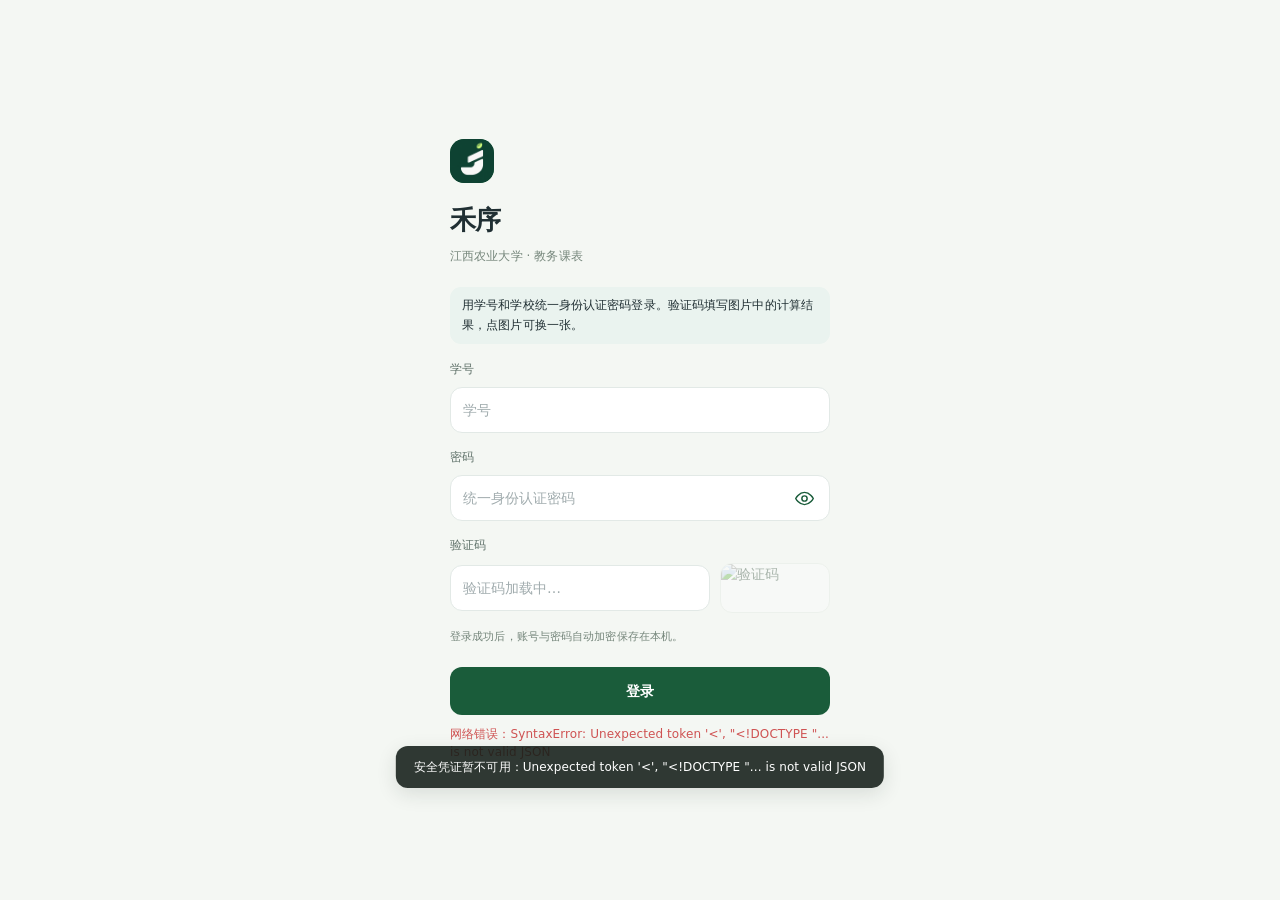
==== assets/index.html @ 9f5194f4 "发布禾序 3.4.97 源码" ====
<!DOCTYPE html>
<html lang="zh-CN">
<head>
<meta charset="utf-8">
<script>window.__VER__="3.4.97";window.__BUILD__="由构建脚本写入";</script>
<meta name="viewport" content="width=device-width,initial-scale=1,maximum-scale=1,user-scalable=no,viewport-fit=cover">
<meta name="theme-color" content="#f5f6f8">
<title>禾序</title>
<link rel="stylesheet" href="css/app.css">
<link rel="stylesheet" href="css/refresh.css">
<link rel="stylesheet" href="css/wallets.css">
<link rel="stylesheet" href="css/features.css">
<link rel="stylesheet" href="css/appearance.css">
<link rel="stylesheet" href="css/calendar.css">
<link rel="stylesheet" href="css/proposal.css">
<link rel="stylesheet" href="css/support.css">
<script>try{var a=JSON.parse(localStorage.getItem("jxauAppearance")||"{}");document.documentElement.dataset.style=["campus","reading","soft"].includes(a.style)?a.style:"campus";document.documentElement.dataset.glass=a.enabled===false?"off":["real","natural","gentle"].includes(a.glass)?a.glass:"natural";}catch(e){}</script>
<link rel="stylesheet" href="css/confirm.css">
<link rel="stylesheet" href="css/route-motion.css">
<link rel="stylesheet" href="css/surfaces.css">
<link rel="stylesheet" href="css/planner.css">
<link rel="stylesheet" href="css/overlay-scroll.css">
<link rel="stylesheet" href="css/night-glass.css">
<link rel="stylesheet" href="css/interface-styles.css">
<script src="js/color-mode.js"></script>
</head>
<body>

<div id="login" class="hidden">
  <div class="login-box">
    <div class="login-emblem" aria-hidden="true"><img class="app-brand-icon" src="img/hexu-icon.png" alt=""></div>
    <div class="logo">禾序</div>
    <div class="sub">江西农业大学 · 教务课表</div>
    <p class="login-guide">用学号和学校统一身份认证密码登录。验证码填写图片中的计算结果，点图片可换一张。</p>

    <div class="field">
      <label for="u">学号</label>
      <input id="u" inputmode="numeric" autocomplete="username" placeholder="学号">
    </div>
    <div class="field">
      <label for="p">密码</label>
      <div class="password-field"><input id="p" type="password" autocomplete="off" placeholder="统一身份认证密码"><button id="passwordToggle" class="password-toggle" type="button" aria-label="显示密码" aria-pressed="false"><svg viewBox="0 0 24 24" fill="none" stroke="currentColor" stroke-width="1.7" aria-hidden="true"><path d="M2 12s3.5-7 10-7 10 7 10 7-3.5 7-10 7S2 12 2 12Z"/><circle cx="12" cy="12" r="3"/><path class="password-eye-slash" d="m4 4 16 16" hidden/></svg></button></div>
    </div>
    <div class="field">
      <label for="c">验证码</label>
      <div class="captcha-row">
        <input id="c" inputmode="numeric" placeholder="看图填结果">
        <img id="cap" alt="验证码" title="点击换一张">
      </div>
    </div>

    <p class="preference-note">登录成功后，账号与密码自动加密保存在本机。</p><p id="savedPasswordHint" class="preference-note"></p>
    <button id="loginBtn">登录</button>
    <div id="err" class="err"></div>

  </div>
</div>

<div id="today" class="hidden has-tabbar">
  <div class="home-brand"><div class="brand-lockup"><span class="brand-symbol" aria-hidden="true"><img class="app-brand-icon" src="img/hexu-icon.png" alt=""></span><span>禾序</span></div><button id="homeAccount" class="avatar-button" aria-label="设置头像"><span data-icon="user" aria-hidden="true"></span></button></div>
  <div class="today-hero">
    <div class="d1" id="tdWeek">第 1 周</div>
    <div class="d2" id="tdDate">—</div><h1 id="homeGreeting">你好，江农er</h1>
    <div class="d3" id="tdTip">—</div>
  </div>

  <div id="tdNowWrap" class="hidden">
    <div class="less-now">
      <div class="live-caption"><span></span> 正在进行</div>
      <div class="nm" id="tdNowName"></div>
      <div class="rm" id="tdNowRoom"></div>
      <div class="pbar"><i id="tdBar" style="width:0%"></i></div>
      <div class="ptxt" id="tdProg"></div>
    </div>
  </div>

  <div class="elec-body dashboard">
    <div id="homeRefreshStatus" class="refresh-feedback hidden" role="status" aria-live="polite"></div>
    <div class="card today-courses">
      <div class="section-heading"><h2>今日课表 <span id="tdCourseCount" class="count-badge">—</span></h2><button id="tdViewSchedule" class="text-button">整周课表 <span aria-hidden="true">↗</span></button></div>
      <div id="tdNextClass" class="next-class-note" role="status" aria-live="polite"></div>
      <div id="tdList" style="margin-top:6px"></div>
      <div class="today-course-actions"><button type="button" id="tdRefresh" class="text-button"><span data-icon="refresh" aria-hidden="true"></span><span class="gt">刷新课表</span></button></div>
    </div>

    <div id="guidePrompt" class="card guide-prompt hidden">
      <button type="button" id="openFirstUseGuide" class="settings-row settings-link"><span><b>第一次用禾序？</b><small>看看怎么查作业、添加日程和绑定 798</small></span><span aria-hidden="true">›</span></button>
      <button type="button" id="dismissGuidePrompt" class="text-button" aria-label="关闭首次使用提示">关闭</button>
    </div>

    <section class="card home-services-card" aria-labelledby="homeServicesTitle">
      <div class="section-heading"><h2 id="homeServicesTitle">常用服务</h2></div>
      <div class="home-service-grid">
        <button type="button" class="home-service-item" id="svcGrades"><span class="home-service-icon" data-icon="calendar" aria-hidden="true"></span><span>成绩查询</span></button>
        <button type="button" class="home-service-item" id="svcParcels"><span class="home-service-icon" data-icon="package" aria-hidden="true"></span><span>快递取件</span></button>
        <button type="button" class="home-service-item" id="svcLib"><span class="home-service-icon" data-icon="book" aria-hidden="true"></span><span>图书馆</span></button>
      </div>
    </section>

    <div class="card balances-card">
      <div class="section-heading"><h2>校园钱包</h2><div class="home-water-choice"><button id="homeWaterMode" type="button" aria-haspopup="menu" aria-expanded="false" aria-controls="homeWaterMenu"><span>798余额</span><span aria-hidden="true">⌄</span></button><div id="homeWaterMenu" class="home-water-menu hidden" role="menu" aria-label="首页用水卡片内容"><button type="button" role="menuitemradio" data-water-mode="balance" aria-checked="true">798余额<span aria-hidden="true">✓</span></button><button type="button" role="menuitemradio" data-water-mode="spending" aria-checked="false">用水花费<span aria-hidden="true">✓</span></button></div></div></div>
      <div class="balance-grid" style="margin-top:10px">
        <button id="tdElecBalance" class="balance-tile" type="button"><span class="lbl">空调电费</span><span class="balance-value" id="tdElecMoney">—</span></button>
        <button id="tdLighting" class="balance-tile" type="button"><span class="lbl">照明电费 ↗</span><span class="balance-value unavailable" id="tdLightingMoney">打开完美校园</span></button>
        <button id="tdWater" class="balance-tile" type="button"><span class="lbl" id="tdWaterLabel">798钱包</span><span class="balance-value unavailable" id="tdWaterMoney">未绑定</span><span id="tdWaterName" class="balance-note"></span><span id="tdWaterCache" class="balance-note"></span></button>
      </div>
      <div id="homeWaterSummary" class="home-water-summary hidden" role="status"></div>
    </div>
  </div>
</div>

<div id="chaoxing" class="hidden has-tabbar">
 <div class="topbar"><div class="t"><button id="chaoxingBack" class="backbtn" aria-label="返回主页">‹</button>学习通</div><button id="chaoxingRefresh" type="button">检查一次</button></div>
 <div class="elec-body feature-body">
  <div class="feature-heading"><h1>学习通作业</h1><p id="chaoxingStatus" role="status" aria-live="polite">连接学习通，查看课程作业</p></div>
  <div id="cxSummary" class="cx-summary"></div>
  <div class="feature-filters" aria-label="筛选作业"><button type="button" class="cx-filter active" data-filter="all">全部</button><button type="button" class="cx-filter" data-filter="todo">待完成</button><button type="button" class="cx-filter" data-filter="done">已完成</button></div>
  <div class="feature-segment" aria-label="作业排序"><button type="button" class="active" data-sort="urgent">按截止时间</button><button type="button" data-sort="course">按课程</button></div>
  <div class="cx-course-picker"><span>课程分类</span><button id="cxCourseFilter" class="cx-course-trigger" type="button" aria-label="课程分类：全部课程" aria-haspopup="dialog" aria-controls="cxCourseDialog" aria-expanded="false"><span id="cxCourseFilterLabel">全部课程</span><span class="cx-course-chevron" aria-hidden="true"></span></button></div><div id="chaoxingList"></div>
  <div class="feature-footer"><button id="chaoxingLogin" class="small-btn" type="button">绑定学习通</button><button id="chaoxingDisconnect" class="text-button hidden" type="button">断开连接</button></div>
  <p class="feature-note">支持已适配作业在禾序内作答、保存草稿并确认提交；特殊题型或额外验证请在学习通完成。</p>
 </div>
</div>
<div id="cxWork" class="hidden">
 <div class="topbar"><div class="t"><button id="cxWorkBack" class="backbtn" aria-label="返回作业列表">‹</button>作业</div><button id="cxWorkReload" type="button">重新读取</button></div>
 <div class="elec-body feature-body cx-work-body"><section class="card cx-work-head"><span id="cxWorkCourse" class="feature-eyebrow"></span><h1 id="cxWorkTitle">正在读取…</h1><p id="cxWorkMeta" class="lbl"></p></section><p id="cxWorkStatus" role="status" aria-live="polite"></p><div id="cxWorkQuestions"></div><div id="cxWorkActions" class="card cx-work-actions hidden"><p id="cxWorkProgress"></p><div><button id="cxWorkSave" type="button">保存草稿</button><button id="cxWorkSubmit" type="button">提交作业</button></div></div><button id="cxWorkCheck" class="small-btn hidden" type="button">核对提交状态</button><p class="feature-note">保存草稿不会交卷；正式提交前需要确认。遇到特殊题型或验证要求，请在学习通完成。</p></div>
</div>
<dialog id="cxCourseDialog" class="cx-course-dialog" aria-labelledby="cxCourseDialogTitle">
 <div class="cx-course-dialog-head"><h2 id="cxCourseDialogTitle">选择课程</h2><button id="cxCourseClose" type="button" autofocus>关闭</button></div>
 <div id="cxCourseOptions" class="cx-course-options" role="group" aria-label="课程列表"></div>
</dialog>
<div id="cxLoginDialog" class="modal hidden" role="dialog" aria-modal="true" aria-labelledby="cxLoginTitle">
 <form id="cxLoginForm" class="modal-box"><div id="cxLoginTitle" class="h">连接学习通</div><label for="cxUser">手机号 / 学号</label><input id="cxUser" autocomplete="username" required><label for="cxPass">学习通密码</label><input id="cxPass" type="password" required><div id="cxLoginError" class="err" role="status"></div><div class="modal-btns"><button id="cxLoginCancel" type="button" class="cancel">取消</button><button id="cxLoginSubmit" type="submit" class="ok">连接</button></div></form>
</div>
<div id="waterDevice" class="hidden has-tabbar">
 <div class="topbar main-heading"><div class="t">接水</div><button id="waterDeviceRefresh" type="button">刷新</button></div>
 <div class="elec-body feature-body">
  <aside id="waterLoginAlert" class="water-login-note hidden" role="status">
   <b id="waterLoginTitle">798 尚未登录，无法发出接水请求</b>
   <p id="waterLoginNotice">在禾序登录 798 后，慧生活798 App 会退出登录。再次使用官方 App 时需重新登录。</p>
   <button id="waterLoginAction" class="text-button" type="button">登录 798 <span aria-hidden="true">›</span></button>
  </aside>
  <section class="card water-balance-card"><div class="water-balance-header"><button id="waterBalanceToggle" class="balance-fold" type="button" aria-expanded="true" aria-controls="waterBalanceBody"><span>水卡余额</span><span class="fold-caption">收起 ⌃</span></button><button id="waterAccountFolded" class="text-button hidden" type="button">账号管理 ›</button></div><div id="waterBalanceBody"><div class="section-heading"><h2>校园用水余额</h2><span id="waterBalanceTime" class="lbl">—</span></div><div id="waterBalance" class="water-balance">—</div><div id="waterWalletName" class="lbl"></div><button id="waterManage" class="text-button" type="button">账号与钱包管理 ›</button></div></section>
  <section class="card water-devices-card"><div class="water-devices-header"><button id="waterDevicesToggle" type="button" class="balance-fold" aria-expanded="true" aria-controls="waterDevicesBody"><span>我的饮水机 <small id="waterDeviceCount" class="lbl">—</small></span><span class="fold-caption">收起 ⌃</span></button></div><div id="waterDevicesBody"><div id="waterDeviceList"></div><div class="water-device-heading water-device-toolbar"><button id="waterScan" type="button" class="text-button" aria-label="扫码添加设备">▣ 扫码添加</button><button id="waterDeviceAdd" type="button" class="text-button" aria-label="手动输入设备号">＋ 手动输入</button></div><div id="waterDeviceStatus" class="lbl" role="status" aria-live="polite" tabindex="0"></div><a class="water-widget-link" href="jxau-pocket://water/widget">添加接水桌面小组件 ↗</a></div></section>
  <section class="card water-stats-card" aria-labelledby="waterStatsTitle">
   <div class="section-heading"><div><h2 id="waterStatsTitle">用水花费</h2><p class="water-stats-sub">饮水与洗浴，分开看更清楚</p></div><button id="waterStatsRefresh" class="text-button" type="button">更新统计</button></div>
   <p id="waterStatsStatus" class="water-stats-status" role="status" aria-live="polite">正在读取消费统计…</p>
   <div class="water-spend-group" role="button" tabindex="0" data-water-category="drink" aria-label="查看饮水消费统计详情"><div class="water-spend-heading"><span class="water-spend-dot drink"></span><h3>饮水</h3><span>查看趋势 ›</span></div><div id="waterDrinkStats" class="water-spend-grid"><div><span>今日</span><strong>—</strong></div><div><span>本周</span><strong>—</strong></div><div><span>本月</span><strong>—</strong></div></div></div>
   <p id="waterDrinkVolume" class="water-volume">今日饮水量待统计</p><div class="water-spend-group bath" role="button" tabindex="0" data-water-category="bath" aria-label="查看洗浴消费统计详情"><div class="water-spend-heading"><span class="water-spend-dot bath"></span><h3>洗浴</h3><span>查看趋势 ›</span></div><div id="waterBathStats" class="water-spend-grid"><div><span>次均</span><strong>—</strong><small>本月每笔</small></div><div><span>本周</span><strong>—</strong></div><div><span>本月</span><strong>—</strong></div></div></div>
   <div class="water-spend-compare"><div class="water-compare-title"><span>本月花费构成</span><b id="waterMonthTotal">—</b></div><div id="waterSpendBar" class="water-spend-bar" aria-hidden="true"></div><p id="waterSpendLegend" class="water-spend-legend"></p></div>
   <details class="water-stats-method"><summary>统计范围与说明</summary><p id="waterStatsScope">按当前798账号全部钱包的实际支付金额统计，不含充值、退款与积分抵扣。周从周一开始，月按自然月，均使用校园时间。</p><p>类别依据账单和设备名称识别；无法判断的费用单列为“待分类”，不会混入饮水或洗浴。</p></details>
  </section>
  <section class="card water-history-card"><div class="section-heading"><h2>消费明细</h2><button id="waterHistoryLoad" class="text-button" type="button" aria-expanded="false" aria-controls="waterHistoryPanel">查看明细 ⌄</button></div><div id="waterHistoryPanel" class="hidden"><div id="waterHistoryList" role="status" aria-live="polite"></div><div class="water-history-pages"><button id="waterHistoryPrev" class="small-btn" type="button">上一页</button><span id="waterHistoryPage">第 1 页</span><button id="waterHistoryNext" class="small-btn" type="button">下一页</button></div><button id="waterHistoryClose" class="text-button" type="button">收起明细 ⌃</button></div></section>
  <p class="feature-note">接水会实际扣费，确认设备后再开始，完成后点击“结束接水”。设备可在本页保存；充值、签约和设备使用权限请在慧生活798完成。</p>
 </div>
</div>

<div id="waterSpendingDetail" class="hidden">
 <div class="topbar"><button id="waterDetailBack" type="button">‹ 接水</button><div id="waterDetailTitle" class="t">消费统计</div><button id="waterDetailReload" type="button">重读</button></div>
 <div class="elec-body feature-body">
  <div class="water-detail-tabs" role="group" aria-label="消费类别"><button type="button" data-detail-category="drink">饮水</button><button type="button" data-detail-category="bath">洗浴</button></div>
  <div class="card water-detail-card">
   <div class="water-detail-tabs" role="group" aria-label="统计周期"><button type="button" data-water-period="day">日</button><button type="button" data-water-period="week">周</button><button type="button" data-water-period="month">月</button></div>
   <div class="water-date-nav"><button id="waterDetailPrev" type="button" aria-label="上一个周期">‹</button><label><span id="waterDetailRange">选择日期</span><input id="waterDetailDate" type="date" aria-label="选择统计日期"></label><button id="waterDetailNext" type="button" aria-label="下一个周期">›</button></div>
   <p id="waterDetailStatus" class="water-stats-status" role="status" aria-live="polite"></p>
   <div id="waterDetailTotals" class="water-detail-totals"></div>
   <h2 class="water-chart-title">花费趋势 <small id="waterChartUnit">元</small></h2><div id="waterDetailChart" class="water-detail-chart"></div><p id="waterChartSelected" class="water-stats-status">点击柱形查看当日花费</p>
  </div>
  <section class="card water-detail-card"><div class="section-heading"><h2>本期明细</h2><span id="waterDetailCount" class="lbl"></span></div><div id="waterDetailList"></div><button id="waterDetailMore" type="button" class="text-button hidden">显示更多明细</button></section>
  <p id="waterDetailScope" class="feature-note"></p>
 </div>
</div>


<div id="waterDeviceDialog" class="modal hidden" role="dialog" aria-modal="true" aria-labelledby="waterDeviceDialogTitle">
 <form id="waterDeviceForm" class="modal-box"><span id="waterEntryCaption" class="water-entry-caption">手动输入设备号</span><div id="waterDeviceDialogTitle" class="h">添加饮水机</div><p class="feature-note">输入机器上的设备编号，或粘贴二维码链接。保存一次后可直接点击接水；保存不会启动设备。</p><div class="water-entry-switch"><span>机器上有二维码？</span><button id="waterEditorScan" type="button">改用扫码添加 ↗</button></div><label for="waterDeviceId">设备号 / 二维码链接</label><input id="waterDeviceId" maxlength="4096" autocomplete="off" autocapitalize="off" spellcheck="false" required placeholder="例如 D8821，或粘贴二维码内容"><label for="waterDeviceAlias">设备名称（选填）</label><input id="waterDeviceAlias" maxlength="40" autocomplete="off" placeholder="例如：6号楼一楼东"><p class="feature-note">设备保存在本机，按798账号分别管理。</p><div id="waterDeviceError" class="err" role="status" aria-live="polite"></div><div class="modal-btns"><button id="waterDeviceCancel" type="button" class="cancel">取消</button><button id="waterDeviceSave" type="submit" class="ok">保存设备</button></div><button id="waterDeviceRemove" type="button" class="device-remove hidden">从本机移除</button></form>
</div>

<div id="grades" class="hidden">
  <div class="topbar"><div class="t"><button id="gradesBack" class="backbtn" aria-label="返回主页">‹</button>成绩查询</div><button id="gradesRefresh" class="text-button" type="button">刷新</button></div>
  <div class="elec-body grades-body">
    <div class="grades-heading"><span class="grades-eyebrow">教务成绩</span><h1>我的成绩</h1><p>查看学校教务系统公布的课程成绩</p></div>
    <div id="gradesStatus" class="grades-status" role="status" aria-live="polite"></div>
    <div id="gradesTools" class="grades-tools hidden"><label for="gradesTerm">学期</label><select id="gradesTerm" aria-label="筛选学期"></select><span id="gradesCount"></span></div>
    <div id="gradesList"></div>
    <button id="gradesLogin" class="elec-btn hidden" type="button">前往登录</button>
    <p class="grades-footnote">成绩以教务系统公布为准；尚未公布的课程不会显示。成绩仅在当前页面临时展示。</p>
  </div>
</div>

<div id="parcels" class="hidden">
  <div class="topbar"><div class="t"><button id="parcelsBack" class="backbtn" aria-label="返回主页">‹</button>快递取件</div></div>
  <div class="elec-body parcel-body">
    <p class="parcel-summary">身份码与包裹信息在官方 App 内查看</p>
    <div class="parcel-platform-list"><div class="parcel-platform-card" data-platform="cainiao"><div class="parcel-platform-name"><span class="parcel-platform green">菜</span><b>菜鸟</b></div><div class="parcel-actions"><a href="jxau-pocket://parcel/open/cainiao" class="parcel-action identity">身份码 <span aria-hidden="true">↗</span></a></div></div><div class="parcel-platform-card" data-platform="taobao"><div class="parcel-platform-name"><span class="parcel-platform orange">淘</span><b>淘宝</b></div><div class="parcel-actions"><a href="jxau-pocket://parcel/open/taobao" class="parcel-action identity">身份码 <span aria-hidden="true">↗</span></a><a href="jxau-pocket://parcel/open/taobao_pending" class="parcel-action pending">待取快递 <span aria-hidden="true">↗</span></a></div></div><div class="parcel-platform-card" data-platform="pinduoduo"><div class="parcel-platform-name"><span class="parcel-platform red">拼</span><b>拼多多</b></div><div class="parcel-actions"><a href="jxau-pocket://parcel/open/pinduoduo" class="parcel-action identity">身份码 <span aria-hidden="true">↗</span></a><a href="jxau-pocket://parcel/open/pinduoduo_pending" class="parcel-action pending">待取快递 <span aria-hidden="true">↗</span></a></div></div><div class="parcel-platform-card" data-platform="jd"><div class="parcel-platform-name"><span class="parcel-platform gold">京</span><b>京东</b></div><div class="parcel-actions"><a href="jxau-pocket://parcel/open/jd" class="parcel-action pending">订单 / 物流 <span aria-hidden="true">↗</span></a></div></div><div class="parcel-platform-card" data-platform="xhs"><div class="parcel-platform-name"><span class="parcel-platform pink">书</span><b>小红书</b></div><div class="parcel-actions"><a href="jxau-pocket://parcel/open/xhs" class="parcel-action pending">订单 / 物流 <span aria-hidden="true">↗</span></a></div></div></div>
    <details class="parcel-options"><summary>桌面快捷方式</summary><div class="parcel-shortcuts"><a class="parcel-pin" href="jxau-pocket://parcel/pin/cainiao">菜鸟身份码 ＋</a><a class="parcel-pin" href="jxau-pocket://parcel/pin/taobao">淘宝身份码 ＋</a><a class="parcel-pin" href="jxau-pocket://parcel/pin/pinduoduo">拼多多身份码 ＋</a></div><p>需要 Android 8.0 以上及桌面支持，请确认系统提示。</p></details>
    <details class="parcel-options"><summary>使用说明</summary><p>身份码和数字取件信息以官方平台为准。京东、小红书打开订单页；小红书网页备用入口是首页。未安装、未登录或链接失效时，可能进入官方网页或 App 首页。</p></details>
  </div>
</div>

<div id="schedule" class="hidden has-tabbar">
  <div class="topbar main-heading">
    <div class="t">课表</div>
    <div class="actions">
      <button id="planTools" aria-label="调休、导出与课表工具">工具</button><button id="btnAdd2">＋ 添加</button>
    </div>
  </div>

  <div class="weekbar">
    <div id="weekLabel">第 1 周</div>
    <div id="scheduleSource" class="schedule-source" role="status"></div>
    <div id="semesterCacheStatus" class="semester-cache-status" role="status" aria-live="polite"></div>
  </div>

  <div id="scheduleFeedback" class="refresh-feedback hidden" role="status" aria-live="polite"></div>
  <div class="table-wrap" aria-live="polite">
    <div class="pages" id="pages">
      <div class="page" id="pgL"></div>
      <div class="page" id="pgC"></div>
      <div class="page" id="pgR"></div>
    </div>
  </div>

  <div id="detailMask" class="mask hidden"></div>
  <section class="detail" id="detail" role="dialog" aria-modal="true" aria-labelledby="courseSheetTitle" aria-hidden="true"></section>
  <div class="toast" id="toast"></div>

  <div class="foot">
    <button id="btnAdd">＋ 添加课程</button>
    <button id="btnToday">回到本周</button>
    <button id="btnReload">刷新</button>
  </div>
</div>

<div id="elec" class="hidden settings-subpage">
  <div class="topbar">
    <button id="elecBack">‹ 返回</button>
    <div class="t">空调电费</div>
    <button id="elecRefresh">刷新</button>
  </div>
  <div id="elecBody" class="elec-body"></div>
</div>

<div id="library" class="hidden has-tabbar">
  <div class="topbar">
    <button id="libBack">‹ 返回</button>
    <div class="t">图书馆</div>
    <button id="libRefresh">刷新</button>
  </div>


  <div class="lib-tabbar library-tabs">
    <button id="tabSearch" class="lib-tab active" aria-pressed="true">
      <span style="font-size:18px;display:block;line-height:1.1">🔍</span>搜索
    </button>
    <button id="tabHot" class="lib-tab" aria-pressed="false">
      <span style="font-size:18px;display:block;line-height:1.1">🔥</span>热门
    </button>
    <button id="tabMine" class="lib-tab" aria-pressed="false">
      <span style="font-size:18px;display:block;line-height:1.1">📚</span>我的借阅
    </button>
  </div>

  <!-- 搜索视图 -->
  <div id="libSearchView" class="elec-body" style="padding-bottom:80px">
    <div class="card">
      <input id="libQ" class="elec-input" placeholder="搜书名 / 作者 / 关键词" style="margin-top:0">
      <button id="libSearch" class="elec-btn">搜索</button>
    </div>
    <div id="libResults" style="padding:0 4px"></div>
    <div id="libHome"></div>
  </div>

  <!-- 热门视图 -->
  <div id="libCatView" class="elec-body hidden" style="padding-bottom:80px">
    <div style="display:flex;align-items:center;justify-content:space-between;margin:4px 4px 10px">
      <span class="lbl" style="font-weight:600;font-size:15px;color:#1d2521">热门借阅</span>
      <span id="libHotRefresh" style="font-size:12px;color:#1a5c3a;cursor:pointer">换一批</span>
    </div>
    <div id="libHot" style="padding:0 4px"></div>
  </div>

  <!-- 我的借阅视图 -->
  <div id="libMineView" class="elec-body hidden" style="padding-bottom:80px">
    <div class="card">
      <div class="row2">
        <div><div class="lbl">借阅中</div><div class="mid" id="libCount">-</div></div>
        <div><div class="lbl">欠款</div><div class="mid" id="libMoney">-</div></div>
      </div>
    </div>
    <div class="card">
      <div class="lbl" style="font-weight:600;font-size:15px;color:#1d2521">借阅中的书</div>
      <div id="libBorrow" style="margin-top:10px"></div>
    </div>
    <div class="card">
      <a href="https://findjxau.libsp.cn/" style="display:block;text-align:center;padding:12px 0;color:#1a5c3a;font-size:14px;font-weight:600;text-decoration:none;border-radius:10px;background:#eef2f0">打开图书馆官网（借阅 / 续借）</a>
    </div>
  </div>

  <!-- 书目详情（App 内） -->
  <div id="bookDetail" class="hidden settings-subpage book-detail">
    <div class="topbar">
      <button id="bdBack" type="button">‹ 图书馆</button>
      <div class="t">书目详情</div>
      <span class="settings-header-space" aria-hidden="true"></span>
    </div>
    <div class="elec-body feature-body book-detail-body">
      <div class="card book-detail-summary">
          <div id="bdCover" class="book-detail-cover"></div>
          <div class="book-detail-meta">
            <h1 id="bdTitle"></h1>
            <p id="bdSub"></p>
            <p id="bdIsbn"></p>
          </div>
      </div>
      <section class="card book-detail-section hidden" id="bdSynopsis" aria-labelledby="bdSynopsisTitle">
        <h2 id="bdSynopsisTitle">简介</h2>
        <div id="bdAbs"></div>
      </section>
      <section class="card book-detail-section" aria-labelledby="bdHoldTitle">
        <h2 id="bdHoldTitle">馆藏</h2>
        <div id="bdHold" aria-live="polite"></div>
      </section>
    </div>
  </div>

</div>

<div id="settings" class="hidden has-tabbar">
  <div class="topbar main-heading">
    <div class="t">我的<small>按你的习惯，设置校园生活</small></div>
    <div style="width:60px"></div>
  </div>
  <div class="elec-body settings-body">
    <div class="card account-card"><span class="account-mark" data-icon="user" aria-hidden="true"></span><div><span class="settings-caption">校园账号</span><div id="setUser">—</div></div></div>
    <div class="settings-caption group-label">偏好设置</div>
    <div class="card settings-group">
      <button type="button" id="openAppearanceSettings" class="settings-row settings-link"><span><b>界面与质感</b><small>界面风格 · 液态玻璃 · 点触光感</small></span><span aria-hidden="true">›</span></button>
      <button type="button" id="openSchedulePreferences" class="settings-row settings-link"><span><b>课表设置</b><small>早检、晚自习与其他课表设置</small></span><span aria-hidden="true">›</span></button>
    </div>
    <div class="settings-caption group-label">应用</div>
    <div class="card settings-group">
      <button type="button" id="openUsageGuide" class="settings-row settings-link"><span><b>登录与使用指南</b><small>校园账号 · 课表 · 学习通与接水</small></span><span aria-hidden="true">›</span></button>
      <button type="button" id="openFeedback" class="settings-row settings-link"><span><b>问题与建议反馈</b><small>加入禾序反馈群 · 一起把禾序变得更好</small></span><span aria-hidden="true">›</span></button>
      <button type="button" id="openNotices" class="settings-row settings-link"><span><b>开源声明与致谢</b><small>第三方许可 · 设计参考</small></span><span aria-hidden="true">›</span></button>
<button type="button" id="diagEntry" class="settings-row settings-link"><span><b>自检诊断</b><small>检查数据源连接状态</small></span><span class="settings-chevron" aria-hidden="true">›</span></button>
      <div class="settings-row settings-version"><span>版本号</span><span id="setVer">—</span></div>
    </div>
    <button type="button" id="forgetPassword" class="settings-row settings-link hidden"><span><b>删除已保存的校园密码</b><small>保留当前登录状态，过期后需重新输入</small></span><span aria-hidden="true">›</span></button>
    <button id="btnLogout" class="settings-logout" type="button">退出登录</button>
  </div>
</div>

<div id="usageGuide" class="hidden settings-subpage">
  <div class="topbar"><button id="usageGuideBack" type="button">‹ 返回</button><div class="t">登录与使用指南</div><span class="settings-header-space" aria-hidden="true"></span></div>
  <div class="elec-body settings-body guide-body">
    <section class="card guide-section" aria-labelledby="guideCampus">
      <h2 id="guideCampus">校园账号</h2>
      <p>用学号和学校统一身份认证密码登录，输入图片中算式的结果。课表刷新、成绩查询和个人借阅记录需要有效的校园登录状态。</p>
      <p>登录过期后，可点首页「刷新课表」，或到「我的 → 账号与绑定」重新登录。已缓存的课表可离线查看。</p>
    </section>
    <section class="card guide-section" aria-labelledby="guideSchedule">
      <h2 id="guideSchedule">课表与日程</h2>
      <p>左右滑动切换周次，点课程看详情。点课表空白处或「＋ 添加」新建日程；点已有日程可编辑。</p>
      <p>在「工具」里可以调休、补课、导出课表或添加桌面组件。课程上岛可在「我的 → 课表设置」开启并试发。</p>
      <button type="button" class="text-button" data-guide-route="schedule">查看课表 <span aria-hidden="true">›</span></button>
    </section>
    <section class="card guide-section" aria-labelledby="guideHomework">
      <h2 id="guideHomework">学习通作业</h2>
      <p>在「学习通」点「绑定学习通」，用学习通手机号或学号和密码连接。作业可按截止时间或课程查看，点作业进入详情。</p>
      <button type="button" class="text-button" data-guide-route="chaoxing">打开学习通 <span aria-hidden="true">›</span></button>
    </section>
    <section class="card guide-section" aria-labelledby="guideWater">
      <h2 id="guideWater">798 接水与花费</h2>
      <p>进入「接水 → 账号与钱包管理」，输入 798 手机号，先完成图形验证码，再用短信验证码绑定。收起余额时可点「账号管理」。</p>
      <p>扫饮水机上的设备码或手动输入编号，保存后点设备卡片上的「接水」。发出请求后在水机上确认，用完点「结束」。饮水和洗浴花费可分别查看趋势。</p>
      <button type="button" class="text-button" data-guide-route="waterDevice">前往接水 <span aria-hidden="true">›</span></button>
    </section>
    <section class="card guide-section" aria-labelledby="guideServices">
      <h2 id="guideServices">常用校园服务</h2>
      <p>首页可查成绩、打开快递取件入口，也能进入图书馆搜书和查看借阅记录。校园钱包可查看空调电费，并打开完美校园缴费。</p>
      <button type="button" class="text-button" data-guide-route="library">前往图书馆 <span aria-hidden="true">›</span></button>
    </section>
  </div>
</div>

<div id="feedback" class="hidden settings-subpage"><div class="topbar"><button id="feedbackBack" type="button">‹ 我的</button><div class="t">问题与建议反馈</div><span class="settings-header-space" aria-hidden="true"></span></div><div class="feedback-body"><div class="feedback-intro"><h1>一起，让禾序更好用</h1><p>遇到问题或有改进建议，欢迎加入 QQ 反馈群交流，也可在群内获取最新版本。</p></div><div class="feedback-contact"><label>QQ 反馈群<input id="feedbackGroup" readonly value="1136772068" aria-label="反馈QQ群号"></label><button id="feedbackCopy" type="button">复制群号</button></div><p class="feedback-hint">复制群号后，在 QQ 中搜索并申请加入。反馈时请附上问题页面、操作步骤和版本号，方便定位。</p></div></div>
<div id="appearanceSettings" class="hidden settings-subpage"><div class="topbar"><button id="appearanceSettingsBack" type="button">‹ 我的</button><div class="t">界面与质感</div><span class="settings-header-space" aria-hidden="true"></span></div><div class="elec-body settings-body">    <section class="card appearance-settings" aria-label="界面风格设置">
      <fieldset class="theme-setting"><legend>夜间模式</legend><div class="theme-options" role="group" aria-label="夜间模式">
       <label><input type="radio" name="colorMode" value="system"><span>跟随系统</span></label>
       <label><input type="radio" name="colorMode" value="light"><span>关闭</span></label>
       <label><input type="radio" name="colorMode" value="dark"><span>开启</span></label>
      </div></fieldset>
      <h2>界面风格</h2>
      <div class="style-options" role="group" aria-label="界面风格">
        <label><input type="radio" name="uiStyle" value="campus"><span class="style-sample campus"><i></i><i></i><i></i></span><b>清爽校园</b><small>清晰分区</small></label>
        <label><input type="radio" name="uiStyle" value="reading"><span class="style-sample reading"><i></i><i></i><i></i></span><b>极简阅读</b><small>纸感与细线</small></label>
        <label><input type="radio" name="uiStyle" value="soft"><span class="style-sample soft"><i></i><i></i><i></i></span><b>柔和原生</b><small>圆角与柔色</small></label>
      </div>
      <div class="settings-row"><span><b>高级材质</b><small>为悬浮导航增加透色、模糊与边缘高光</small></span><label class="switch"><input id="glassEnabled" type="checkbox" aria-label="高级材质"><span class="slider"></span></label></div>
      <div class="glass-preview" aria-label="玻璃材质实时预览"><span class="preview-orbit"></span><div class="preview-scene" aria-hidden="true"><b>08:00 · 高等数学</b><span>E201 · 让日常清晰可见</span></div><div class="glass-surface preview-control"><span>♡</span><span>✎</span><span>⌕</span><span>✦</span></div><small>当前效果 · <span id="glassLevelName">自然</span></small></div>
      <fieldset class="glass-options" id="glassOptions"><legend>通透程度</legend>
        <label><span><b>真实</b><small>最高通透 · 看清背后内容，保留高光与透色</small></span><input type="radio" name="glassLevel" value="real"></label>
        <label><span><b>自然</b><small>轻柔模糊 · 背景与文字自然融合</small></span><input type="radio" name="glassLevel" value="natural"></label>
        <label><span><b>柔和</b><small>更细腻的磨砂，阅读更清楚</small></span><input type="radio" name="glassLevel" value="gentle"></label>
      </fieldset>
      <div class="settings-row"><span><b>点触光感</b><small>轻触玻璃时，光感随指尖出现</small></span><label class="switch"><input type="checkbox" id="glassTouch" aria-label="点触光感"><span class="slider"></span></label></div>
    </section>
</div></div>
<div id="schedulePreferences" class="hidden settings-subpage"><div class="topbar"><button id="schedulePreferencesBack" type="button">‹ 我的</button><div class="t">课表设置</div><span class="settings-header-space" aria-hidden="true"></span></div><div class="elec-body settings-body">    <section class="card settings-group"><button type="button" id="settingsPlanTools" class="settings-row settings-link"><span><b>调休、导出与桌面组件</b><small>单次修改、学校补课与课表分享</small></span><span>›</span></button></section><section class="card settings-group class-mode" aria-labelledby="classModeTitle">
 <div class="settings-row class-live-heading">
  <div><h2 id="classModeTitle">课程上岛 <span class="class-test-label">测试</span></h2><small id="classLiveDescription">在状态栏显示课程简称与教室</small></div>
  <label class="switch"><input type="checkbox" role="switch" id="classLive" aria-label="课程上岛" disabled><span class="slider"></span></label>
 </div>
 <div class="class-mode-actions">
  <a id="classNotifications" hidden href="jxau-pocket://schedule/class-permission/notifications">允许通知</a>
  <a id="classPromotion" hidden href="jxau-pocket://schedule/class-permission/promotion">实时更新设置</a>
  <a id="classXiaomiNotifications" hidden href="jxau-pocket://schedule/class-permission/xiaomi-notifications">超级岛通知设置</a>
  <button id="classPreview" type="button" hidden>试发 2 分钟</button>
 </div>
 <p id="classLiveStatus" class="preference-note" role="status"></p>
 <details class="class-disclosure">
  <summary>适配机型 <span aria-hidden="true"></span></summary>
  <div class="class-disclosure-body">
  <dl class="class-device-list">
   <div><dt>vivo、iQOO</dt><dd>Android 13 及以上的 OriginOS 原子岛</dd></div>
   <div><dt>小米、Redmi、POCO、黑鲨</dt><dd>Android 13 及以上的 HyperOS 超级岛</dd></div>
   <div><dt>OPPO、一加、真我</dt><dd>Android 16 及以上的流体云</dd></div>
   <div><dt>其他 Android 手机</dt><dd>Android 16 及以上，需系统支持「实时更新」</dd></div>
  </dl>
  <p class="preference-note">具体型号和系统版本请以本机试发效果为准。</p>
  </div>
 </details>
 <details class="class-disclosure class-card-options" id="classCardOptions" hidden>
  <summary>显示设置 <span aria-hidden="true"></span></summary>
  <div class="class-disclosure-body">
  <form id="classLeadForm" class="class-pref-line">
   <label for="classLead">提前上岛</label><span class="class-lead-input"><input id="classLead" type="number" min="0" max="60" value="10" inputmode="numeric" required> 分钟</span><button type="submit">保存</button>
  </form>
  <fieldset class="class-density"><legend>上岛时长</legend><div class="theme-options" role="group" aria-label="上岛时长">
   <label><input type="radio" name="classDisplay" value="start"><span>到上课</span></label>
   <label><input type="radio" name="classDisplay" value="end"><span>到下课</span></label>
   <label><input type="radio" name="classDisplay" value="custom"><span>自定义</span></label>
  </div></fieldset>
  <form id="classDurationForm" class="class-pref-line" hidden>
   <label for="classDuration">显示时长<small>从预定提示时间起算，最晚到下课</small></label><span class="class-lead-input"><input id="classDuration" type="number" min="1" max="120" value="1" inputmode="numeric" required> 分钟</span><button type="submit">保存</button>
  </form>
  <fieldset class="class-density"><legend>信息密度</legend><div class="theme-options" role="group" aria-label="信息密度">
   <label><input type="radio" name="classDensity" value="compact"><span>紧凑</span></label>
   <label><input type="radio" name="classDensity" value="standard"><span>标准</span></label>
   <label><input type="radio" name="classDensity" value="expanded"><span>详细</span></label>
  </div></fieldset>
  <button id="openClassAliases" type="button" class="settings-row settings-link">
   <span><b>课程别名</b></span><span class="settings-chevron" aria-hidden="true">›</span>
  </button>
  </div>
 </details>
</section><section class="card settings-group class-mode" aria-label="上课自动免打扰">
 <div class="settings-row"><span><b>上课自动免打扰</b><small>按课表时段开启，安排结束后自动退出。</small></span><label class="switch"><input type="checkbox" role="switch" id="classQuiet" aria-label="上课自动免打扰" disabled><span class="slider"></span></label></div>
 <div id="classQuietCustomRow" class="settings-row hidden"><span><b>包含自定义日程</b><small>按添加到课表的日程时间切换</small></span><label class="switch"><input type="checkbox" role="switch" id="classQuietCustom" aria-label="包含自定义日程" disabled><span class="slider"></span></label></div>
 <div id="classQuietStudyRow" class="settings-row hidden"><span><b>包含晚自习</b><small>跟随课表里设置的星期、周次和时段</small></span><label class="switch"><input type="checkbox" role="switch" id="classQuietStudy" aria-label="包含晚自习" disabled><span class="slider"></span></label></div>
 <div class="class-mode-actions">
  <a id="classQuietAccess" hidden href="jxau-pocket://schedule/class-permission/quiet">授权免打扰</a>
  <a id="classAlarmAccess" hidden href="jxau-pocket://schedule/class-permission/alarms">允许准时切换</a>
  <a id="classRule" hidden href="jxau-pocket://schedule/class-permission/rules">系统规则</a>
 </div>
 <p id="classQuietStatus" class="preference-note" role="status"></p>
</section><section class="card settings-group schedule-routine morning-routine" aria-labelledby="morningRoutineTitle">
      <h2 id="morningRoutineTitle">早检</h2>
      <div class="settings-row"><span><b>显示早检教室</b><small><span id="morningTimeSummary">同步开启早检提醒 · 07:25–07:30</span></small></span><label class="switch"><input type="checkbox" id="swMorning" aria-label="显示早检教室与提醒"><span class="slider"></span></label></div>
      <div class="morning-days-setting"><b>早检星期</b><div id="morningDays" role="group" aria-label="选择需要早检的星期"><button type="button" data-morning-day="0" aria-pressed="false">一</button><button type="button" data-morning-day="1" aria-pressed="false">二</button><button type="button" data-morning-day="2" aria-pressed="false">三</button><button type="button" data-morning-day="3" aria-pressed="false">四</button><button type="button" data-morning-day="4" aria-pressed="false">五</button><button type="button" data-morning-day="5" aria-pressed="false">六</button><button type="button" data-morning-day="6" aria-pressed="false">日</button></div><p id="morningDaysHint" class="preference-note"></p></div>
<form id="morningTimeForm" class="morning-time-setting"><div class="calendar-time-fields"><label>早检开始<input id="morningStart" type="text" inputmode="none" autocomplete="off" data-time-wheel="morning-start" data-time-label="早检开始时间" aria-haspopup="dialog" value="07:25" readonly></label><label>早检结束<input id="morningEnd" type="text" inputmode="none" autocomplete="off" data-time-wheel="morning-end" data-time-label="早检结束时间" aria-haspopup="dialog" value="07:30" readonly></label></div><div class="morning-time-actions"><small id="morningTimeStatus" role="status">提醒按已保存时间显示</small><button type="submit" class="small-btn" id="morningTimeSave">保存时间</button></div></form>
<button type="button" id="setMorningRoom" class="settings-row settings-link"><span><b>早检教室</b><small>开启后显示在课表左上角与早检提醒中</small></span><span class="settings-trailing"><span id="setMorningValue">未设置</span><span aria-hidden="true">›</span></span></button>
    </section><section class="card settings-group schedule-routine night-routine" aria-labelledby="nightRoutineTitle">
      <h2 id="nightRoutineTitle">晚自习</h2>
      <div class="settings-row"><span><b>显示晚自习</b><small>在课表中显示默认晚自习安排</small></span><label class="switch"><input type="checkbox" id="swNight" aria-label="显示晚自习"><span class="slider"></span></label></div>
      <div class="morning-days-setting night-days-setting"><b>晚自习星期</b><div id="nightDays" role="group" aria-label="选择需要晚自习的星期"><button type="button" data-night-day="0" aria-pressed="false">一</button><button type="button" data-night-day="1" aria-pressed="false">二</button><button type="button" data-night-day="2" aria-pressed="false">三</button><button type="button" data-night-day="3" aria-pressed="false">四</button><button type="button" data-night-day="4" aria-pressed="false">五</button><button type="button" data-night-day="5" aria-pressed="false">六</button><button type="button" data-night-day="6" aria-pressed="false">日</button></div><p id="nightDaysHint" class="preference-note"></p></div>
      <div class="settings-room" id="roomCard"><label for="nightRoom">晚自习教室</label><div class="settings-input-row"><input id="nightRoom" class="elec-input" maxlength="30" placeholder="例如：E-201"><button id="nightRoomSave" class="elec-btn" type="button">保存</button></div></div>
    </section>
</div></div>

<div id="classAliases" class="hidden settings-subpage">
 <div class="topbar"><button id="classAliasesBack" type="button">‹ 课表设置</button><div class="t">课程别名</div><span class="settings-header-space" aria-hidden="true"></span></div>
 <div class="elec-body settings-body">
  <p class="preference-note class-alias-intro">简称用于课程上岛。点击课程即可编辑。</p>
  <section id="classAliasList" class="card settings-group class-alias-list" aria-label="课程列表"></section>
  <p id="classAliasStatus" class="preference-note class-alias-intro" role="status"></p>
 </div>
</div>
<div id="classAliasEditor" class="hidden settings-subpage">
 <div class="topbar"><button id="classAliasEditorBack" type="button">‹ 课程别名</button><div class="t">编辑别名</div><span class="settings-header-space" aria-hidden="true"></span></div>
 <div class="elec-body settings-body">
  <form id="classAliasForm" class="card settings-group class-alias-form">
   <div class="class-alias-heading"><small>课程全名</small><h2 id="classAliasTitle"></h2></div>
   <div class="class-alias-preview"><span>自动简称</span><b id="classAliasAuto">正在读取…</b></div>
   <label for="classAliasName">自定义别名</label>
   <input id="classAliasName" class="elec-input" placeholder="留空使用自动简称" maxlength="24" autocomplete="off">
   <button id="classAliasSave" class="elec-btn" type="submit">保存别名</button>
  </form>
 </div>
</div>

<div class="main-tabbar hidden" id="mainTabbar">
  <button class="main-tab active" data-tab="today"><span class="ic" data-icon="home" aria-hidden="true"></span>今日</button>
  <button class="main-tab" data-tab="schedule"><span class="ic" data-icon="calendar" aria-hidden="true"></span>课表</button>
  <button class="main-tab" data-tab="chaoxing"><span class="ic" data-icon="book" aria-hidden="true"></span>学习通</button>
  <button class="main-tab" data-tab="waterDevice"><span class="ic" data-icon="drop" aria-hidden="true"></span>接水</button>
  <button class="main-tab" data-tab="settings"><span class="ic" data-icon="user" aria-hidden="true"></span>我的</button>
</div>

<div id="notices" class="hidden"><div class="topbar"><button id="noticesBack" type="button">‹ 我的</button><div class="t">开源声明与致谢</div><span class="settings-header-space" aria-hidden="true"></span></div><div class="elec-body notices-body" id="noticesContent"><h1>开源声明与致谢</h1><p>感谢开源社区的贡献。第三方项目的版权及许可归各权利人所有。</p><h2>使用的开源组件</h2><div class="notice-projects"><article class="notice-project"><h3>zxing-wasm 3.1.7</h3><p>Ze-Zheng Wu · MIT</p><p>本地二维码识别；不上传相册图片或摄像头画面</p><a href="https://github.com/Sec-ant/zxing-wasm">github.com/Sec-ant/zxing-wasm</a><a class="notice-license-link" href="https://opensource.org/license/mit">查看许可 ↗</a></article><article class="notice-project"><h3>ZXing-C++ / ZXingWasm C++</h3><p>ZXing authors / Sec-ant · Apache-2.0</p><p>本地二维码识别；不上传相册图片或摄像头画面</p><a href="https://github.com/zxing-cpp/zxing-cpp">github.com/zxing-cpp/zxing-cpp</a><a class="notice-license-link" href="https://www.apache.org/licenses/LICENSE-2.0">查看许可 ↗</a></article><article class="notice-project"><h3>zint（解码器发行包附带声明）</h3><p>Zint authors · BSD-3-Clause</p><p>本地二维码识别；不上传相册图片或摄像头画面</p><a href="https://github.com/zint/zint">github.com/zint/zint</a><a class="notice-license-link" href="https://opensource.org/license/bsd-3-clause">查看许可 ↗</a></article><article class="notice-project"><h3>jsoup 1.23.2</h3><p>Jonathan Hedley · MIT</p><p>解析学校与学习通网页</p><a href="https://github.com/jhy/jsoup">github.com/jhy/jsoup</a><a class="notice-license-link" href="https://opensource.org/license/mit">查看许可 ↗</a></article><article class="notice-project"><h3>jsQR 1.4.0</h3><p>Cozmo / jsQR contributors · Apache-2.0</p><p>本机摄像头、相册二维码识别</p><a href="https://github.com/cozmo/jsQR">github.com/cozmo/jsQR</a><a class="notice-license-link" href="https://www.apache.org/licenses/LICENSE-2.0">查看许可 ↗</a></article></div><h2>当前功能与交互参考</h2><article class="notice-project"><h3>Sleepy 课程表</h3><p>lingion · GPL-3.0</p><p>单次课程、调休、课表导出、上课设置和玻璃外观参考；本版独立实现，未复制或打包其源码</p><a href="https://github.com/lingion/sleepy">github.com/lingion/sleepy</a><a href="https://github.com/lingion/sleepy/blob/main/LICENSE">项目许可 ↗</a></article><p>以下项目用于公开协议、功能或设计思路参考，未引入其运行库或复制项目代码。life-798 登录适配亦感谢 YechoY 在 issue #32 的协议说明。</p><div class="notice-projects"><article class="notice-project"><h3>life-798</h3><p>nocookies111 · MIT</p><p>798 登录、接水与账单接口参考</p><a href="https://github.com/nocookies111/life-798">github.com/nocookies111/life-798</a><a class="notice-license-link" href="https://opensource.org/license/mit">查看许可 ↗</a></article><article class="notice-project"><h3>ocsjs</h3><p>ocsjs · MIT</p><p>学习通题型和表单字段参考</p><a href="https://github.com/ocsjs/ocsjs">github.com/ocsjs/ocsjs</a><a class="notice-license-link" href="https://opensource.org/license/mit">查看许可 ↗</a></article><article class="notice-project"><h3>yatori-go-core</h3><p>yatori-dev · MIT</p><p>学习通作业题型识别参考</p><a href="https://github.com/yatori-dev/yatori-go-core">github.com/yatori-dev/yatori-go-core</a><a class="notice-license-link" href="https://opensource.org/license/mit">查看许可 ↗</a></article><article class="notice-project"><h3>obsidian-chaoxing</h3><p>YukiHimeno · 未明确声明</p><p>学习通页面和提交字段参考</p><a href="https://github.com/YukiHimeno/obsidian-chaoxing">github.com/YukiHimeno/obsidian-chaoxing</a></article><article class="notice-project"><h3>onetake</h3><p>feitangyuan · PolyForm Noncommercial 1.0.0</p><p>界面与交互设计参考；未引入项目运行库</p><a href="https://github.com/feitangyuan/onetake">github.com/feitangyuan/onetake</a><a class="notice-license-link" href="https://github.com/feitangyuan/onetake/blob/main/LICENSE">查看许可 ↗</a></article><article class="notice-project"><h3>liquid-glass-react</h3><p>rdev · MIT</p><p>界面与交互设计参考；未引入项目运行库</p><a href="https://github.com/rdev/liquid-glass-react">github.com/rdev/liquid-glass-react</a><a class="notice-license-link" href="https://github.com/rdev/liquid-glass-react/blob/master/LICENSE">查看许可 ↗</a></article><article class="notice-project"><h3>liquid-glass</h3><p>shuding · MIT</p><p>界面与交互设计参考；未引入项目运行库</p><a href="https://github.com/shuding/liquid-glass">github.com/shuding/liquid-glass</a><a class="notice-license-link" href="https://github.com/shuding/liquid-glass/blob/main/LICENSE">查看许可 ↗</a></article><article class="notice-project"><h3>AndroidLiquidGlass</h3><p>Kyant0 · Apache-2.0</p><p>界面与交互设计参考；未引入项目运行库</p><a href="https://github.com/Kyant0/AndroidLiquidGlass">github.com/Kyant0/AndroidLiquidGlass</a><a class="notice-license-link" href="https://github.com/Kyant0/AndroidLiquidGlass/blob/kmp/LICENSE">查看许可 ↗</a></article></div><h2>随包许可文本</h2><p>许可链接便于查看原文；随包分发的组件版权与许可同时保留在本机，离线也可阅读。</p><details class="notice-license"><summary>zint-LICENSE.txt · 展开许可全文</summary><pre>
</pre></details><details class="notice-license"><summary>zxing-cpp-LICENSE.txt · 展开许可全文</summary><pre>                                 Apache License
                           Version 2.0, January 2004
                        http://www.apache.org/licenses/

   TERMS AND CONDITIONS FOR USE, REPRODUCTION, AND DISTRIBUTION

   1. Definitions.

      &quot;License&quot; shall mean the terms and conditions for use, reproduction,
      and distribution as defined by Sections 1 through 9 of this document.

      &quot;Licensor&quot; shall mean the copyright owner or entity authorized by
      the copyright owner that is granting the License.

      &quot;Legal Entity&quot; shall mean the union of the acting entity and all
      other entities that control, are controlled by, or are under common
      control with that entity. For the purposes of this definition,
      &quot;control&quot; means (i) the power, direct or indirect, to cause the
      direction or management of such entity, whether by contract or
      otherwise, or (ii) ownership of fifty percent (50%) or more of the
      outstanding shares, or (iii) beneficial ownership of such entity.

      &quot;You&quot; (or &quot;Your&quot;) shall mean an individual or Legal Entity
      exercising permissions granted by this License.

      &quot;Source&quot; form shall mean the preferred form for making modifications,
      including but not limited to software source code, documentation
      source, and configuration files.

      &quot;Object&quot; form shall mean any form resulting from mechanical
      transformation or translation of a Source form, including but
      not limited to compiled object code, generated documentation,
      and conversions to other media types.

      &quot;Work&quot; shall mean the work of authorship, whether in Source or
      Object form, made available under the License, as indicated by a
      copyright notice that is included in or attached to the work
      (an example is provided in the Appendix below).

      &quot;Derivative Works&quot; shall mean any work, whether in Source or Object
      form, that is based on (or derived from) the Work and for which the
      editorial revisions, annotations, elaborations, or other modifications
      represent, as a whole, an original work of authorship. For the purposes
      of this License, Derivative Works shall not include works that remain
      separable from, or merely link (or bind by name) to the interfaces of,
      the Work and Derivative Works thereof.

      &quot;Contribution&quot; shall mean any work of authorship, including
      the original version of the Work and any modifications or additions
      to that Work or Derivative Works thereof, that is intentionally
      submitted to Licensor for inclusion in the Work by the copyright owner
      or by an individual or Legal Entity authorized to submit on behalf of
      the copyright owner. For the purposes of this definition, &quot;submitted&quot;
      means any form of electronic, verbal, or written communication sent
      to the Licensor or its representatives, including but not limited to
      communication on electronic mailing lists, source code control systems,
      and issue tracking systems that are managed by, or on behalf of, the
      Licensor for the purpose of discussing and improving the Work, but
      excluding communication that is conspicuously marked or otherwise
      designated in writing by the copyright owner as &quot;Not a Contribution.&quot;

      &quot;Contributor&quot; shall mean Licensor and any individual or Legal Entity
      on behalf of whom a Contribution has been received by Licensor and
      subsequently incorporated within the Work.

   2. Grant of Copyright License. Subject to the terms and conditions of
      this License, each Contributor hereby grants to You a perpetual,
      worldwide, non-exclusive, no-charge, royalty-free, irrevocable
      copyright license to reproduce, prepare Derivative Works of,
      publicly display, publicly perform, sublicense, and distribute the
      Work and such Derivative Works in Source or Object form.

   3. Grant of Patent License. Subject to the terms and conditions of
      this License, each Contributor hereby grants to You a perpetual,
      worldwide, non-exclusive, no-charge, royalty-free, irrevocable
      (except as stated in this section) patent license to make, have made,
      use, offer to sell, sell, import, and otherwise transfer the Work,
      where such license applies only to those patent claims licensable
      by such Contributor that are necessarily infringed by their
      Contribution(s) alone or by combination of their Contribution(s)
      with the Work to which such Contribution(s) was submitted. If You
      institute patent litigation against any entity (including a
      cross-claim or counterclaim in a lawsuit) alleging that the Work
      or a Contribution incorporated within the Work constitutes direct
      or contributory patent infringement, then any patent licenses
      granted to You under this License for that Work shall terminate
      as of the date such litigation is filed.

   4. Redistribution. You may reproduce and distribute copies of the
      Work or Derivative Works thereof in any medium, with or without
      modifications, and in Source or Object form, provided that You
      meet the following conditions:

      (a) You must give any other recipients of the Work or
          Derivative Works a copy of this License; and

      (b) You must cause any modified files to carry prominent notices
          stating that You changed the files; and

      (c) You must retain, in the Source form of any Derivative Works
          that You distribute, all copyright, patent, trademark, and
          attribution notices from the Source form of the Work,
          excluding those notices that do not pertain to any part of
          the Derivative Works; and

      (d) If the Work includes a &quot;NOTICE&quot; text file as part of its
          distribution, then any Derivative Works that You distribute must
          include a readable copy of the attribution notices contained
          within such NOTICE file, excluding those notices that do not
          pertain to any part of the Derivative Works, in at least one
          of the following places: within a NOTICE text file distributed
          as part of the Derivative Works; within the Source form or
          documentation, if provided along with the Derivative Works; or,
          within a display generated by the Derivative Works, if and
          wherever such third-party notices normally appear. The contents
          of the NOTICE file are for informational purposes only and
          do not modify the License. You may add Your own attribution
          notices within Derivative Works that You distribute, alongside
          or as an addendum to the NOTICE text from the Work, provided
          that such additional attribution notices cannot be construed
          as modifying the License.

      You may add Your own copyright statement to Your modifications and
      may provide additional or different license terms and conditions
      for use, reproduction, or distribution of Your modifications, or
      for any such Derivative Works as a whole, provided Your use,
      reproduction, and distribution of the Work otherwise complies with
      the conditions stated in this License.

   5. Submission of Contributions. Unless You explicitly state otherwise,
      any Contribution intentionally submitted for inclusion in the Work
      by You to the Licensor shall be under the terms and conditions of
      this License, without any additional terms or conditions.
      Notwithstanding the above, nothing herein shall supersede or modify
      the terms of any separate license agreement you may have executed
      with Licensor regarding such Contributions.

   6. Trademarks. This License does not grant permission to use the trade
      names, trademarks, service marks, or product names of the Licensor,
      except as required for reasonable and customary use in describing the
      origin of the Work and reproducing the content of the NOTICE file.

   7. Disclaimer of Warranty. Unless required by applicable law or
      agreed to in writing, Licensor provides the Work (and each
      Contributor provides its Contributions) on an &quot;AS IS&quot; BASIS,
      WITHOUT WARRANTIES OR CONDITIONS OF ANY KIND, either express or
      implied, including, without limitation, any warranties or conditions
      of TITLE, NON-INFRINGEMENT, MERCHANTABILITY, or FITNESS FOR A
      PARTICULAR PURPOSE. You are solely responsible for determining the
      appropriateness of using or redistributing the Work and assume any
      risks associated with Your exercise of permissions under this License.

   8. Limitation of Liability. In no event and under no legal theory,
      whether in tort (including negligence), contract, or otherwise,
      unless required by applicable law (such as deliberate and grossly
      negligent acts) or agreed to in writing, shall any Contributor be
      liable to You for damages, including any direct, indirect, special,
      incidental, or consequential damages of any character arising as a
      result of this License or out of the use or inability to use the
      Work (including but not limited to damages for loss of goodwill,
      work stoppage, computer failure or malfunction, or any and all
      other commercial damages or losses), even if such Contributor
      has been advised of the possibility of such damages.

   9. Accepting Warranty or Additional Liability. While redistributing
      the Work or Derivative Works thereof, You may choose to offer,
      and charge a fee for, acceptance of support, warranty, indemnity,
      or other liability obligations and/or rights consistent with this
      License. However, in accepting such obligations, You may act only
      on Your own behalf and on Your sole responsibility, not on behalf
      of any other Contributor, and only if You agree to indemnify,
      defend, and hold each Contributor harmless for any liability
      incurred by, or claims asserted against, such Contributor by reason
      of your accepting any such warranty or additional liability.

   END OF TERMS AND CONDITIONS

   APPENDIX: How to apply the Apache License to your work.

      To apply the Apache License to your work, attach the following
      boilerplate notice, with the fields enclosed by brackets &quot;{}&quot;
      replaced with your own identifying information. (Don&#x27;t include
      the brackets!)  The text should be enclosed in the appropriate
      comment syntax for the file format. We also recommend that a
      file or class name and description of purpose be included on the
      same &quot;printed page&quot; as the copyright notice for easier
      identification within third-party archives.

   Copyright {yyyy} {name of copyright owner}

   Licensed under the Apache License, Version 2.0 (the &quot;License&quot;);
   you may not use this file except in compliance with the License.
   You may obtain a copy of the License at

       http://www.apache.org/licenses/LICENSE-2.0

   Unless required by applicable law or agreed to in writing, software
   distributed under the License is distributed on an &quot;AS IS&quot; BASIS,
   WITHOUT WARRANTIES OR CONDITIONS OF ANY KIND, either express or implied.
   See the License for the specific language governing permissions and
   limitations under the License.

</pre></details><details class="notice-license"><summary>zxing-wasm-cpp-LICENSE.txt · 展开许可全文</summary><pre>                                 Apache License
                           Version 2.0, January 2004
                        http://www.apache.org/licenses/

   TERMS AND CONDITIONS FOR USE, REPRODUCTION, AND DISTRIBUTION

   1. Definitions.

      &quot;License&quot; shall mean the terms and conditions for use, reproduction,
      and distribution as defined by Sections 1 through 9 of this document.

      &quot;Licensor&quot; shall mean the copyright owner or entity authorized by
      the copyright owner that is granting the License.

      &quot;Legal Entity&quot; shall mean the union of the acting entity and all
      other entities that control, are controlled by, or are under common
      control with that entity. For the purposes of this definition,
      &quot;control&quot; means (i) the power, direct or indirect, to cause the
      direction or management of such entity, whether by contract or
      otherwise, or (ii) ownership of fifty percent (50%) or more of the
      outstanding shares, or (iii) beneficial ownership of such entity.

      &quot;You&quot; (or &quot;Your&quot;) shall mean an individual or Legal Entity
      exercising permissions granted by this License.

      &quot;Source&quot; form shall mean the preferred form for making modifications,
      including but not limited to software source code, documentation
      source, and configuration files.

      &quot;Object&quot; form shall mean any form resulting from mechanical
      transformation or translation of a Source form, including but
      not limited to compiled object code, generated documentation,
      and conversions to other media types.

      &quot;Work&quot; shall mean the work of authorship, whether in Source or
      Object form, made available under the License, as indicated by a
      copyright notice that is included in or attached to the work
      (an example is provided in the Appendix below).

      &quot;Derivative Works&quot; shall mean any work, whether in Source or Object
      form, that is based on (or derived from) the Work and for which the
      editorial revisions, annotations, elaborations, or other modifications
      represent, as a whole, an original work of authorship. For the purposes
      of this License, Derivative Works shall not include works that remain
      separable from, or merely link (or bind by name) to the interfaces of,
      the Work and Derivative Works thereof.

      &quot;Contribution&quot; shall mean any work of authorship, including
      the original version of the Work and any modifications or additions
      to that Work or Derivative Works thereof, that is intentionally
      submitted to Licensor for inclusion in the Work by the copyright owner
      or by an individual or Legal Entity authorized to submit on behalf of
      the copyright owner. For the purposes of this definition, &quot;submitted&quot;
      means any form of electronic, verbal, or written communication sent
      to the Licensor or its representatives, including but not limited to
      communication on electronic mailing lists, source code control systems,
      and issue tracking systems that are managed by, or on behalf of, the
      Licensor for the purpose of discussing and improving the Work, but
      excluding communication that is conspicuously marked or otherwise
      designated in writing by the copyright owner as &quot;Not a Contribution.&quot;

      &quot;Contributor&quot; shall mean Licensor and any individual or Legal Entity
      on behalf of whom a Contribution has been received by Licensor and
      subsequently incorporated within the Work.

   2. Grant of Copyright License. Subject to the terms and conditions of
      this License, each Contributor hereby grants to You a perpetual,
      worldwide, non-exclusive, no-charge, royalty-free, irrevocable
      copyright license to reproduce, prepare Derivative Works of,
      publicly display, publicly perform, sublicense, and distribute the
      Work and such Derivative Works in Source or Object form.

   3. Grant of Patent License. Subject to the terms and conditions of
      this License, each Contributor hereby grants to You a perpetual,
      worldwide, non-exclusive, no-charge, royalty-free, irrevocable
      (except as stated in this section) patent license to make, have made,
      use, offer to sell, sell, import, and otherwise transfer the Work,
      where such license applies only to those patent claims licensable
      by such Contributor that are necessarily infringed by their
      Contribution(s) alone or by combination of their Contribution(s)
      with the Work to which such Contribution(s) was submitted. If You
      institute patent litigation against any entity (including a
      cross-claim or counterclaim in a lawsuit) alleging that the Work
      or a Contribution incorporated within the Work constitutes direct
      or contributory patent infringement, then any patent licenses
      granted to You under this License for that Work shall terminate
      as of the date such litigation is filed.

   4. Redistribution. You may reproduce and distribute copies of the
      Work or Derivative Works thereof in any medium, with or without
      modifications, and in Source or Object form, provided that You
      meet the following conditions:

      (a) You must give any other recipients of the Work or
          Derivative Works a copy of this License; and

      (b) You must cause any modified files to carry prominent notices
          stating that You changed the files; and

      (c) You must retain, in the Source form of any Derivative Works
          that You distribute, all copyright, patent, trademark, and
          attribution notices from the Source form of the Work,
          excluding those notices that do not pertain to any part of
          the Derivative Works; and

      (d) If the Work includes a &quot;NOTICE&quot; text file as part of its
          distribution, then any Derivative Works that You distribute must
          include a readable copy of the attribution notices contained
          within such NOTICE file, excluding those notices that do not
          pertain to any part of the Derivative Works, in at least one
          of the following places: within a NOTICE text file distributed
          as part of the Derivative Works; within the Source form or
          documentation, if provided along with the Derivative Works; or,
          within a display generated by the Derivative Works, if and
          wherever such third-party notices normally appear. The contents
          of the NOTICE file are for informational purposes only and
          do not modify the License. You may add Your own attribution
          notices within Derivative Works that You distribute, alongside
          or as an addendum to the NOTICE text from the Work, provided
          that such additional attribution notices cannot be construed
          as modifying the License.

      You may add Your own copyright statement to Your modifications and
      may provide additional or different license terms and conditions
      for use, reproduction, or distribution of Your modifications, or
      for any such Derivative Works as a whole, provided Your use,
      reproduction, and distribution of the Work otherwise complies with
      the conditions stated in this License.

   5. Submission of Contributions. Unless You explicitly state otherwise,
      any Contribution intentionally submitted for inclusion in the Work
      by You to the Licensor shall be under the terms and conditions of
      this License, without any additional terms or conditions.
      Notwithstanding the above, nothing herein shall supersede or modify
      the terms of any separate license agreement you may have executed
      with Licensor regarding such Contributions.

   6. Trademarks. This License does not grant permission to use the trade
      names, trademarks, service marks, or product names of the Licensor,
      except as required for reasonable and customary use in describing the
      origin of the Work and reproducing the content of the NOTICE file.

   7. Disclaimer of Warranty. Unless required by applicable law or
      agreed to in writing, Licensor provides the Work (and each
      Contributor provides its Contributions) on an &quot;AS IS&quot; BASIS,
      WITHOUT WARRANTIES OR CONDITIONS OF ANY KIND, either express or
      implied, including, without limitation, any warranties or conditions
      of TITLE, NON-INFRINGEMENT, MERCHANTABILITY, or FITNESS FOR A
      PARTICULAR PURPOSE. You are solely responsible for determining the
      appropriateness of using or redistributing the Work and assume any
      risks associated with Your exercise of permissions under this License.

   8. Limitation of Liability. In no event and under no legal theory,
      whether in tort (including negligence), contract, or otherwise,
      unless required by applicable law (such as deliberate and grossly
      negligent acts) or agreed to in writing, shall any Contributor be
      liable to You for damages, including any direct, indirect, special,
      incidental, or consequential damages of any character arising as a
      result of this License or out of the use or inability to use the
      Work (including but not limited to damages for loss of goodwill,
      work stoppage, computer failure or malfunction, or any and all
      other commercial damages or losses), even if such Contributor
      has been advised of the possibility of such damages.

   9. Accepting Warranty or Additional Liability. While redistributing
      the Work or Derivative Works thereof, You may choose to offer,
      and charge a fee for, acceptance of support, warranty, indemnity,
      or other liability obligations and/or rights consistent with this
      License. However, in accepting such obligations, You may act only
      on Your own behalf and on Your sole responsibility, not on behalf
      of any other Contributor, and only if You agree to indemnify,
      defend, and hold each Contributor harmless for any liability
      incurred by, or claims asserted against, such Contributor by reason
      of your accepting any such warranty or additional liability.

   END OF TERMS AND CONDITIONS

   APPENDIX: How to apply the Apache License to your work.

      To apply the Apache License to your work, attach the following
      boilerplate notice, with the fields enclosed by brackets &quot;[]&quot;
      replaced with your own identifying information. (Don&#x27;t include
      the brackets!)  The text should be enclosed in the appropriate
      comment syntax for the file format. We also recommend that a
      file or class name and description of purpose be included on the
      same &quot;printed page&quot; as the copyright notice for easier
      identification within third-party archives.

   Copyright 2016 Nu-book Inc.
   Copyright 2023 Axel Waggershauser
   Copyright 2023 Ze-Zheng Wu

   Licensed under the Apache License, Version 2.0 (the &quot;License&quot;);
   you may not use this file except in compliance with the License.
   You may obtain a copy of the License at

       http://www.apache.org/licenses/LICENSE-2.0

   Unless required by applicable law or agreed to in writing, software
   distributed under the License is distributed on an &quot;AS IS&quot; BASIS,
   WITHOUT WARRANTIES OR CONDITIONS OF ANY KIND, either express or implied.
   See the License for the specific language governing permissions and
   limitations under the License.
</pre></details><details class="notice-license"><summary>zxing-wasm-LICENSE.txt · 展开许可全文</summary><pre>MIT License

Copyright (c) 2023 Ze-Zheng Wu

Permission is hereby granted, free of charge, to any person obtaining a copy
of this software and associated documentation files (the &quot;Software&quot;), to deal
in the Software without restriction, including without limitation the rights
to use, copy, modify, merge, publish, distribute, sublicense, and/or sell
copies of the Software, and to permit persons to whom the Software is
furnished to do so, subject to the following conditions:

The above copyright notice and this permission notice shall be included in all
copies or substantial portions of the Software.

THE SOFTWARE IS PROVIDED &quot;AS IS&quot;, WITHOUT WARRANTY OF ANY KIND, EXPRESS OR
IMPLIED, INCLUDING BUT NOT LIMITED TO THE WARRANTIES OF MERCHANTABILITY,
FITNESS FOR A PARTICULAR PURPOSE AND NONINFRINGEMENT. IN NO EVENT SHALL THE
AUTHORS OR COPYRIGHT HOLDERS BE LIABLE FOR ANY CLAIM, DAMAGES OR OTHER
LIABILITY, WHETHER IN AN ACTION OF CONTRACT, TORT OR OTHERWISE, ARISING FROM,
OUT OF OR IN CONNECTION WITH THE SOFTWARE OR THE USE OR OTHER DEALINGS IN THE
SOFTWARE.
</pre></details><details class="notice-license"><summary>jsoup · MIT · 展开许可全文</summary><pre>The MIT License

Copyright (c) 2009-2026 Jonathan Hedley &lt;https://jsoup.org/&gt;

Permission is hereby granted, free of charge, to any person obtaining a copy of this software and associated documentation files (the &quot;Software&quot;), to deal in the Software without restriction, including without limitation the rights to use, copy, modify, merge, publish, distribute, sublicense, and/or sell copies of the Software, and to permit persons to whom the Software is furnished to do so, subject to the following conditions:

The above copyright notice and this permission notice shall be included in all copies or substantial portions of the Software.

THE SOFTWARE IS PROVIDED &quot;AS IS&quot;, WITHOUT WARRANTY OF ANY KIND, EXPRESS OR IMPLIED, INCLUDING BUT NOT LIMITED TO THE WARRANTIES OF MERCHANTABILITY, FITNESS FOR A PARTICULAR PURPOSE AND NONINFRINGEMENT. IN NO EVENT SHALL THE AUTHORS OR COPYRIGHT HOLDERS BE LIABLE FOR ANY CLAIM, DAMAGES OR OTHER LIABILITY, WHETHER IN AN ACTION OF CONTRACT, TORT OR OTHERWISE, ARISING FROM, OUT OF OR IN CONNECTION WITH THE SOFTWARE OR THE USE OR OTHER DEALINGS IN THE SOFTWARE.
</pre></details><details class="notice-license"><summary>jsQR · Apache-2.0 · 展开许可全文</summary><pre>                                 Apache License
                           Version 2.0, January 2004
                        http://www.apache.org/licenses/

   TERMS AND CONDITIONS FOR USE, REPRODUCTION, AND DISTRIBUTION

   1. Definitions.

      &quot;License&quot; shall mean the terms and conditions for use, reproduction,
      and distribution as defined by Sections 1 through 9 of this document.

      &quot;Licensor&quot; shall mean the copyright owner or entity authorized by
      the copyright owner that is granting the License.

      &quot;Legal Entity&quot; shall mean the union of the acting entity and all
      other entities that control, are controlled by, or are under common
      control with that entity. For the purposes of this definition,
      &quot;control&quot; means (i) the power, direct or indirect, to cause the
      direction or management of such entity, whether by contract or
      otherwise, or (ii) ownership of fifty percent (50%) or more of the
      outstanding shares, or (iii) beneficial ownership of such entity.

      &quot;You&quot; (or &quot;Your&quot;) shall mean an individual or Legal Entity
      exercising permissions granted by this License.

      &quot;Source&quot; form shall mean the preferred form for making modifications,
      including but not limited to software source code, documentation
      source, and configuration files.

      &quot;Object&quot; form shall mean any form resulting from mechanical
      transformation or translation of a Source form, including but
      not limited to compiled object code, generated documentation,
      and conversions to other media types.

      &quot;Work&quot; shall mean the work of authorship, whether in Source or
      Object form, made available under the License, as indicated by a
      copyright notice that is included in or attached to the work
      (an example is provided in the Appendix below).

      &quot;Derivative Works&quot; shall mean any work, whether in Source or Object
      form, that is based on (or derived from) the Work and for which the
      editorial revisions, annotations, elaborations, or other modifications
      represent, as a whole, an original work of authorship. For the purposes
      of this License, Derivative Works shall not include works that remain
      separable from, or merely link (or bind by name) to the interfaces of,
      the Work and Derivative Works thereof.

      &quot;Contribution&quot; shall mean any work of authorship, including
      the original version of the Work and any modifications or additions
      to that Work or Derivative Works thereof, that is intentionally
      submitted to Licensor for inclusion in the Work by the copyright owner
      or by an individual or Legal Entity authorized to submit on behalf of
      the copyright owner. For the purposes of this definition, &quot;submitted&quot;
      means any form of electronic, verbal, or written communication sent
      to the Licensor or its representatives, including but not limited to
      communication on electronic mailing lists, source code control systems,
      and issue tracking systems that are managed by, or on behalf of, the
      Licensor for the purpose of discussing and improving the Work, but
      excluding communication that is conspicuously marked or otherwise
      designated in writing by the copyright owner as &quot;Not a Contribution.&quot;

      &quot;Contributor&quot; shall mean Licensor and any individual or Legal Entity
      on behalf of whom a Contribution has been received by Licensor and
      subsequently incorporated within the Work.

   2. Grant of Copyright License. Subject to the terms and conditions of
      this License, each Contributor hereby grants to You a perpetual,
      worldwide, non-exclusive, no-charge, royalty-free, irrevocable
      copyright license to reproduce, prepare Derivative Works of,
      publicly display, publicly perform, sublicense, and distribute the
      Work and such Derivative Works in Source or Object form.

   3. Grant of Patent License. Subject to the terms and conditions of
      this License, each Contributor hereby grants to You a perpetual,
      worldwide, non-exclusive, no-charge, royalty-free, irrevocable
      (except as stated in this section) patent license to make, have made,
      use, offer to sell, sell, import, and otherwise transfer the Work,
      where such license applies only to those patent claims licensable
      by such Contributor that are necessarily infringed by their
      Contribution(s) alone or by combination of their Contribution(s)
      with the Work to which such Contribution(s) was submitted. If You
      institute patent litigation against any entity (including a
      cross-claim or counterclaim in a lawsuit) alleging that the Work
      or a Contribution incorporated within the Work constitutes direct
      or contributory patent infringement, then any patent licenses
      granted to You under this License for that Work shall terminate
      as of the date such litigation is filed.

   4. Redistribution. You may reproduce and distribute copies of the
      Work or Derivative Works thereof in any medium, with or without
      modifications, and in Source or Object form, provided that You
      meet the following conditions:

      (a) You must give any other recipients of the Work or
          Derivative Works a copy of this License; and

      (b) You must cause any modified files to carry prominent notices
          stating that You changed the files; and

      (c) You must retain, in the Source form of any Derivative Works
          that You distribute, all copyright, patent, trademark, and
          attribution notices from the Source form of the Work,
          excluding those notices that do not pertain to any part of
          the Derivative Works; and

      (d) If the Work includes a &quot;NOTICE&quot; text file as part of its
          distribution, then any Derivative Works that You distribute must
          include a readable copy of the attribution notices contained
          within such NOTICE file, excluding those notices that do not
          pertain to any part of the Derivative Works, in at least one
          of the following places: within a NOTICE text file distributed
          as part of the Derivative Works; within the Source form or
          documentation, if provided along with the Derivative Works; or,
          within a display generated by the Derivative Works, if and
          wherever such third-party notices normally appear. The contents
          of the NOTICE file are for informational purposes only and
          do not modify the License. You may add Your own attribution
          notices within Derivative Works that You distribute, alongside
          or as an addendum to the NOTICE text from the Work, provided
          that such additional attribution notices cannot be construed
          as modifying the License.

      You may add Your own copyright statement to Your modifications and
      may provide additional or different license terms and conditions
      for use, reproduction, or distribution of Your modifications, or
      for any such Derivative Works as a whole, provided Your use,
      reproduction, and distribution of the Work otherwise complies with
      the conditions stated in this License.

   5. Submission of Contributions. Unless You explicitly state otherwise,
      any Contribution intentionally submitted for inclusion in the Work
      by You to the Licensor shall be under the terms and conditions of
      this License, without any additional terms or conditions.
      Notwithstanding the above, nothing herein shall supersede or modify
      the terms of any separate license agreement you may have executed
      with Licensor regarding such Contributions.

   6. Trademarks. This License does not grant permission to use the trade
      names, trademarks, service marks, or product names of the Licensor,
      except as required for reasonable and customary use in describing the
      origin of the Work and reproducing the content of the NOTICE file.

   7. Disclaimer of Warranty. Unless required by applicable law or
      agreed to in writing, Licensor provides the Work (and each
      Contributor provides its Contributions) on an &quot;AS IS&quot; BASIS,
      WITHOUT WARRANTIES OR CONDITIONS OF ANY KIND, either express or
      implied, including, without limitation, any warranties or conditions
      of TITLE, NON-INFRINGEMENT, MERCHANTABILITY, or FITNESS FOR A
      PARTICULAR PURPOSE. You are solely responsible for determining the
      appropriateness of using or redistributing the Work and assume any
      risks associated with Your exercise of permissions under this License.

   8. Limitation of Liability. In no event and under no legal theory,
      whether in tort (including negligence), contract, or otherwise,
      unless required by applicable law (such as deliberate and grossly
      negligent acts) or agreed to in writing, shall any Contributor be
      liable to You for damages, including any direct, indirect, special,
      incidental, or consequential damages of any character arising as a
      result of this License or out of the use or inability to use the
      Work (including but not limited to damages for loss of goodwill,
      work stoppage, computer failure or malfunction, or any and all
      other commercial damages or losses), even if such Contributor
      has been advised of the possibility of such damages.

   9. Accepting Warranty or Additional Liability. While redistributing
      the Work or Derivative Works thereof, You may choose to offer,
      and charge a fee for, acceptance of support, warranty, indemnity,
      or other liability obligations and/or rights consistent with this
      License. However, in accepting such obligations, You may act only
      on Your own behalf and on Your sole responsibility, not on behalf
      of any other Contributor, and only if You agree to indemnify,
      defend, and hold each Contributor harmless for any liability
      incurred by, or claims asserted against, such Contributor by reason
      of your accepting any such warranty or additional liability.

   END OF TERMS AND CONDITIONS

   APPENDIX: How to apply the Apache License to your work.

      To apply the Apache License to your work, attach the following
      boilerplate notice, with the fields enclosed by brackets &quot;{}&quot;
      replaced with your own identifying information. (Don&#x27;t include
      the brackets!)  The text should be enclosed in the appropriate
      comment syntax for the file format. We also recommend that a
      file or class name and description of purpose be included on the
      same &quot;printed page&quot; as the copyright notice for easier
      identification within third-party archives.

   Copyright {yyyy} {name of copyright owner}

   Licensed under the Apache License, Version 2.0 (the &quot;License&quot;);
   you may not use this file except in compliance with the License.
   You may obtain a copy of the License at

       http://www.apache.org/licenses/LICENSE-2.0

   Unless required by applicable law or agreed to in writing, software
   distributed under the License is distributed on an &quot;AS IS&quot; BASIS,
   WITHOUT WARRANTIES OR CONDITIONS OF ANY KIND, either express or implied.
   See the License for the specific language governing permissions and
   limitations under the License.

</pre></details><details class="notice-license"><summary>life-798 · MIT · 展开许可全文</summary><pre>MIT License

Copyright (c) 2026 nocookies111

Permission is hereby granted, free of charge, to any person obtaining a copy
of this software and associated documentation files (the &quot;Software&quot;), to deal
in the Software without restriction, including without limitation the rights
to use, copy, modify, merge, publish, distribute, sublicense, and/or sell
copies of the Software, and to permit persons to whom the Software is
furnished to do so, subject to the following conditions:

The above copyright notice and this permission notice shall be included in all
copies or substantial portions of the Software.

THE SOFTWARE IS PROVIDED &quot;AS IS&quot;, WITHOUT WARRANTY OF ANY KIND, EXPRESS OR
IMPLIED, INCLUDING BUT NOT LIMITED TO THE WARRANTIES OF MERCHANTABILITY,
FITNESS FOR A PARTICULAR PURPOSE AND NONINFRINGEMENT. IN NO EVENT SHALL THE
AUTHORS OR COPYRIGHT HOLDERS BE LIABLE FOR ANY CLAIM, DAMAGES OR OTHER
LIABILITY, WHETHER IN AN ACTION OF CONTRACT, TORT OR OTHERWISE, ARISING FROM,
OUT OF OR IN CONNECTION WITH THE SOFTWARE OR THE USE OR OTHER DEALINGS IN THE
SOFTWARE.
</pre></details><details class="notice-license"><summary>liquid-glass-react · MIT · 展开许可全文</summary><pre>Copyright 2025 MAX ROVENSKY

Permission is hereby granted, free of charge, to any person obtaining a copy of this software and associated documentation files (the “Software”), to deal in the Software without restriction, including without limitation the rights to use, copy, modify, merge, publish, distribute, sublicense, and/or sell copies of the Software, and to permit persons to whom the Software is furnished to do so, subject to the following conditions:

The above copyright notice and this permission notice shall be included in all copies or substantial portions of the Software.

THE SOFTWARE IS PROVIDED “AS IS”, WITHOUT WARRANTY OF ANY KIND, EXPRESS OR IMPLIED, INCLUDING BUT NOT LIMITED TO THE WARRANTIES OF MERCHANTABILITY, FITNESS FOR A PARTICULAR PURPOSE AND NONINFRINGEMENT. IN NO EVENT SHALL THE AUTHORS OR COPYRIGHT HOLDERS BE LIABLE FOR ANY CLAIM, DAMAGES OR OTHER LIABILITY, WHETHER IN AN ACTION OF CONTRACT, TORT OR OTHERWISE, ARISING FROM, OUT OF OR IN CONNECTION WITH THE SOFTWARE OR THE USE OR OTHER DEALINGS IN THE SOFTWARE.
</pre></details><p>系统字体和 Android WebView 由设备提供。禾序的校园课表、交互及数据适配独立实现。</p></div></div>
<div id="diag" class="hidden">
  <div class="topbar">
    <button id="diagBack">‹ 返回</button>
    <div class="t">自检诊断</div>
    <button id="diagRun">重跑</button>
  </div>
  <div class="elec-body">
    <div class="card">
      <div class="lbl" id="diagVer">—</div>
      <div id="diagList"><div class="lbl">点右上角「重跑」开始检查</div></div>
    </div>
    <div class="card">
      <div class="lbl" style="line-height:1.9">
        诊断说明：<br>
        · <b>封面</b>一行会同时检查「接口是否给图」和「图片代理是否通」<br>
        · 若接口给了图但代理失败，通常是网络问题<br>
        · 若接口没给图，是图书馆本身没有这本书的封面
      </div>
    </div>
  </div>
</div>

<div id="morningRoomDialog" class="modal room-dialog hidden" role="dialog" aria-modal="true" aria-labelledby="morningRoomTitle" aria-describedby="morningRoomHint">
  <form class="modal-box" id="morningRoomForm">
    <div class="h" id="morningRoomTitle">早检教室</div>
    <p id="morningRoomHint">开启“显示早检教室”后，教室会显示在课表左上角与早检提醒中，所有周次通用。</p>
    <label for="morningRoomInput">教室</label><input id="morningRoomInput" maxlength="30" placeholder="例如：E-201" autocomplete="off" enterkeyhint="done">
    <div class="modal-btns"><button type="button" class="cancel" id="morningRoomCancel">取消</button><button type="submit" class="ok">保存</button></div>
    <button type="button" class="room-clear" id="morningRoomClear">清除教室</button>
  </form>
</div>

<div id="modal" class="modal calendar-modal hidden" role="dialog" aria-modal="true" aria-labelledby="mTitle">
 <form id="calendarForm" class="modal-box calendar-editor">
  <header class="calendar-carry"><div><h2 id="mTitle">新日程</h2><p id="mRange"></p></div><button type="button" id="mCancel" aria-label="关闭日程编辑">×</button></header>
  <div class="calendar-fields"><label for="mName">日程名称</label><input id="mName" maxlength="40" required placeholder="自习、运动，或任何想做的事" autocomplete="off">
  <label for="mRoom">地点或备注</label><input id="mRoom" maxlength="80" placeholder="选填" autocomplete="off">
  <label for="mDay">星期</label><select id="mDay"></select>
  <details class="calendar-weeks"><summary>生效周次 <span id="mWeeksSummary">全部周次</span></summary><div class="calendar-week-actions"><button type="button" id="mWeeksAll">全选</button><button type="button" id="mWeeksCurrent">仅当前周</button><button type="button" id="mWeeksOdd">单周</button><button type="button" id="mWeeksEven">双周</button></div><div id="mWeeks" role="group" aria-label="选择日程生效周次"></div></details>
  <div class="calendar-time-fields"><label>开始<input id="mStart" type="text" inputmode="none" aria-haspopup="dialog" autocomplete="off" data-time-wheel="start" required></label><label>结束<input id="mFinish" type="text" inputmode="none" aria-haspopup="dialog" autocomplete="off" data-time-wheel="end" required></label></div>
  <p id="mDuration" class="preference-note"></p><p id="mError" class="err" role="status"></p>
  <button id="mSingleEdit" type="button" class="plan-single-link">仅调整当前查看周的这一次 ›</button><div class="calendar-actions"><button type="button" id="mDel" class="hidden">删除日程</button><button type="submit" id="mOk">保存日程</button></div><small class="calendar-help">拖动上下边缘，每 5 分钟吸附；日程至少 15 分钟，点击日程即可编辑。</small></div>
 </form>
</div>

<div id="planDialog" class="wheel-modal hidden" role="dialog" aria-modal="true" aria-label="课表工具">
 <section class="wheel-box plan-box">
  <div class="wheel-head"><div><span class="water-entry-caption">把安排理顺，把课表带走</span><h3>课表工具</h3></div><button type="button" data-plan-close>关闭</button></div>
  <section class="plan-widget-entry">
   <b>添加桌面组件</b>
   <div class="plan-widget-actions"><a href="jxau-pocket://schedule/widget"><span aria-hidden="true">▤</span> 今日安排</a><a href="jxau-pocket://schedule/next-widget"><span aria-hidden="true">◷</span> 下一项安排</a></div>
   <p class="plan-widget-hint">点击后按系统提示添加。若未弹窗，长按桌面空白处，在「小组件」里找到「禾序」。</p>
  </section>
  <div class="plan-tabs" role="tablist" aria-label="课表工具"><span class="plan-tab-indicator" aria-hidden="true"></span><button id="planTabTransfer" type="button" role="tab" aria-controls="planTransferView" data-plan-tab="transfer">调课补课</button><button id="planTabExport" type="button" role="tab" aria-controls="planExportView" data-plan-tab="export">分享导出</button><button id="planTabChanges" type="button" role="tab" aria-controls="planChangesView" data-plan-tab="changes">修改记录</button></div>
  <div class="plan-tab-stage">
   <div id="planTransferView" class="plan-tool-view" role="tabpanel" aria-labelledby="planTabTransfer">
    <fieldset class="plan-mode">
     <legend>调整方式</legend>
     <div class="plan-mode-options">
      <label><input type="radio" name="planTransferMode" value="replace" checked><span><b>调休</b><small>把课程移到另一天</small></span></label>
      <label><input type="radio" name="planTransferMode" value="append"><span><b>补课</b><small>原课照常，另加一次</small></span></label>
     </div>
    </fieldset>
    <div class="plan-date-pair"><label>哪天的课<input id="planSource" type="date" required></label><label><span id="planTargetLabel">调到哪天</span><input id="planTarget" type="date" required></label></div>
    <div id="planTransferPreview" class="plan-preview" role="status"></div>
    <button id="planTransferSave" class="plan-primary" type="button">确认这次调整</button>
   </div>
   <div id="planExportView" class="plan-tool-view hidden" role="tabpanel" aria-labelledby="planTabExport">
    <p class="plan-intro">图片可不选择文件夹直接保存（Android 10 及以上）。</p>
    <div class="plan-export-actions"><button id="planExportImage" class="plan-export-option" type="button"><span aria-hidden="true">▧</span><b>课表图片</b><small>当前查看周 · PNG</small></button><button id="planExportIcs" class="plan-export-option" type="button"><span aria-hidden="true">▦</span><b>日历文件</b><small>导入系统日历 · ICS</small></button></div>
    <div class="plan-export-range"><label for="planExportRange">日历范围</label><select id="planExportRange"><option value="week">当前查看周</option><option value="term">本学期</option></select></div>
    <p id="planExportStatus" class="plan-field-hint" role="status"></p>
    <div class="plan-save-actions"><a id="planSaveImage" class="plan-primary hidden" href="#">保存到相册</a><a id="planSaveFile" class="plan-primary hidden" href="#">选择保存位置</a></div>
    <img id="planImagePreview" class="hidden" alt="待导出的课表图片">
    <p class="plan-field-hint">学校尚未缓存的课程不会包含在文件中。</p>
   </div>
   <div id="planChangesView" class="plan-tool-view hidden" role="tabpanel" aria-labelledby="planTabChanges">
    <div class="plan-record-heading"><div><b>最近操作</b><small>最多保留20步，本次打开应用期间有效</small></div><div class="plan-history"><button id="planUndo" type="button" disabled>↶ 撤回</button><button id="planRedo" type="button" disabled>↷ 重做</button></div></div>
    <p id="planEditHint" class="plan-field-hint"></p>
    <div id="planChangesList"></div>
    <details class="plan-record-note"><summary>学校课表更新后会怎样？</summary><p>如果原课程已变化，会保留修改记录并采用学校新数据。恢复这条记录后，可以重新调整。</p></details>
   </div>
  </div>
  <p id="planError" class="err" role="status"></p>
 </section>
</div>
<div id="planOccurrenceDialog" class="wheel-modal hidden" role="dialog" aria-modal="true" aria-labelledby="planOccurrenceTitle"><form id="planOccurrenceForm" class="wheel-box plan-box"><div class="wheel-head"><div><span class="water-entry-caption">仅修改本次 · 其他周次不变</span><h3 id="planOccurrenceTitle">调整这一次</h3></div><button type="button" data-plan-occurrence-close>关闭</button></div><label class="plan-label" for="planOccurrenceName">名称</label><input id="planOccurrenceName" maxlength="40" required><label class="plan-label" for="planOccurrenceRoom">地点或备注</label><input id="planOccurrenceRoom" maxlength="80"><label class="plan-label" for="planOccurrenceDate">本次日期</label><input id="planOccurrenceDate" type="date" required><div class="calendar-time-fields"><label>开始<input id="planOccurrenceStart" type="text" readonly data-time-wheel="start" data-time-label="本次开始时间"></label><label>结束<input id="planOccurrenceEnd" type="text" readonly data-time-wheel="end" data-time-label="本次结束时间"></label></div><p id="planOccurrenceError" class="err" role="status"></p><button class="elec-btn" type="submit">保存本次调整</button></form></div>
<script src="js/icons.js"></script>
<script src="js/confirm.js"></script>
<script src="js/surface-motion.js"></script>
<script src="js/overlay-scroll.js"></script>
<script src="js/schedule-core.js"></script>
<script src="js/app.js"></script>
<script src="js/homework.js"></script>
<script src="js/water-spending.js"></script>
<script src="js/integrations.js"></script>
<script src="js/parcels.js"></script>
<script src="js/date-range.js"></script>
<script src="js/avatar.js"></script>
<script src="js/appearance.js"></script>
<script src="js/dock-lens.js"></script>
<script src="js/support.js"></script>
<script src="js/route-motion.js"></script>
<script src="js/calendar.js"></script>
<script src="js/planner.js"></script>
<script src="js/class-mode.js"></script>
<script src="js/glass-optics.js"></script>
<script src="js/water-tools.js"></script>
</body>
</html>
---- assets/css/app.css ----
:root{
  --green:#1a5c3a; --green2:#2e7d52; --bg:#f2f5f3; --card:#fff;
  --muted:#8a938e; --line:#e6ebe8; --danger:#d64545;
}
*{box-sizing:border-box;-webkit-tap-highlight-color:transparent}
html,body{height:100%}
body{
  margin:0;background:var(--bg);color:#1d2521;font-size:14px;
  font-family:-apple-system,BlinkMacSystemFont,"PingFang SC","Hiragino Sans GB","Microsoft YaHei",sans-serif;
}
.hidden{display:none !important}
.balance-grid{display:grid;grid-template-columns:repeat(3,minmax(0,1fr));gap:0}
.balance-tile{font:inherit;color:inherit;min-width:0;display:flex;flex-direction:column;align-items:flex-start;text-align:left;border:0;background:transparent;padding:4px 8px 4px 0;cursor:pointer}
.balance-tile+.balance-tile{border-left:1px solid var(--line);padding-left:12px}
.balance-value{font-family:inherit;font-size:17px;font-weight:600;line-height:1.5;color:#1d2521;margin-top:4px;font-variant-numeric:tabular-nums;overflow-wrap:anywhere}
.balance-value.unavailable{color:#a8b2ac}
.balance-note{font-size:10px;font-weight:400;line-height:1.5;color:#8a938e;margin-top:4px;overflow-wrap:anywhere}
.balance-note:empty{display:none}
.feature-body{max-width:620px;margin:0 auto}.feature-hero{padding:20px}.feature-hero h1{margin:4px 0 6px;font-size:24px;color:var(--green)}.feature-hero p{margin:0;color:var(--muted);font-size:12px;line-height:1.7}.feature-eyebrow{font-size:11px;color:var(--green2);font-weight:700;letter-spacing:.08em}.feature-actions{margin-top:12px}.feature-actions .elec-btn{margin-top:0}.feature-filters{display:flex;gap:8px;margin:2px 0 12px}.cx-filter{border:1px solid var(--line);background:#fff;color:#6f7b74;border-radius:18px;padding:7px 16px;font-size:12px}.cx-filter.active{background:#e7f2eb;color:var(--green);border-color:#c4dfcf;font-weight:600}.feature-note{font-size:11px;color:var(--muted);line-height:1.7;margin:12px 4px}.cx-row,.water-device-row{background:#fff;border-radius:14px;padding:14px;margin-bottom:10px;box-shadow:0 2px 10px rgba(26,92,58,.05)}.cx-row{display:flex;gap:10px;align-items:flex-start}.cx-row .cx-main{flex:1;min-width:0}.cx-row b{display:block;font-size:14px;line-height:1.45}.cx-row small{display:block;margin-top:5px;color:var(--muted);font-size:11px}.cx-badge{font-size:10px;color:var(--green);background:#e8f3ec;border-radius:12px;padding:4px 8px;white-space:nowrap}.water-warning{background:linear-gradient(145deg,#fff,#f1f8f3)}.water-device-row{display:flex;align-items:center;gap:12px}.water-device-row .device-name{flex:1;font-weight:600}.water-device-row .device-id{display:block;color:var(--muted);font-size:10px;margin-top:3px}.water-device-row button{border:0;border-radius:18px;padding:8px 12px;background:var(--green);color:#fff;font-size:12px}.water-device-row button.stop{background:#c46a3a}
body.overlay-open{position:fixed;width:100%;overflow:hidden}
#bookDetail,#diag{overscroll-behavior-y:contain;-webkit-overflow-scrolling:touch;touch-action:pan-y}
body[data-page="bookDetail"] .lib-tabbar{display:none}

#login{
  min-height:100vh;display:flex;align-items:center;justify-content:center;
  padding:24px;background:linear-gradient(160deg,#1a5c3a 0%,#2e7d52 45%,#f2f5f3 45.1%);
}
.login-box{
  width:100%;max-width:360px;background:var(--card);border-radius:18px;
  padding:28px 24px 24px;box-shadow:0 18px 50px rgba(0,0,0,.18);
}
.logo{font-size:22px;font-weight:700;color:var(--green);letter-spacing:1px}
.sub{font-size:12px;color:var(--muted);margin:6px 0 22px}
.field{margin-bottom:14px}
.field label{display:block;font-size:12px;color:#5d6b64;margin-bottom:6px}
.field input{
  width:100%;height:44px;border:1px solid var(--line);border-radius:10px;
  padding:0 12px;font-size:15px;background:#fbfcfb;outline:none;
}
.field input:focus{border-color:var(--green2);background:#fff}
.captcha-row{display:flex;gap:10px;align-items:center}
.captcha-row input{flex:1}
.captcha-row img{
  height:44px;width:110px;border:1px solid var(--line);border-radius:10px;
  object-fit:contain;background:#fff;cursor:pointer;
}
#loginBtn{
  width:100%;height:46px;margin-top:8px;border:0;border-radius:12px;
  background:var(--green);color:#fff;font-size:16px;font-weight:600;cursor:pointer;
}
#loginBtn:disabled{opacity:.6}
.err{color:var(--danger);font-size:12px;min-height:18px;margin-top:10px;line-height:1.5}
.tip{font-size:11px;color:var(--muted);margin-top:14px;line-height:1.6;text-align:center}

.topbar{
  position:sticky;top:0;z-index:10;background:var(--green);color:#fff;
  display:flex;align-items:center;justify-content:space-between;
  padding:12px 16px calc(12px + env(safe-area-inset-top,0)) 16px;
}
.topbar .t{font-size:16px;font-weight:600;letter-spacing:.5px}
.topbar button{
  background:rgba(255,255,255,.16);border:0;color:#fff;font-size:12px;
  padding:6px 12px;border-radius:20px;cursor:pointer;
}
.actions{display:flex;gap:6px}

#schedule{padding-bottom:130px}
.weekbar{
  display:flex;align-items:center;justify-content:center;
  padding:9px 0 7px;background:var(--bg);
}
#weekLabel{font-size:14px;font-weight:600;text-align:center;color:#3d4a43;letter-spacing:.3px}
#weekLabel small{display:block;font-size:10px;color:var(--muted);font-weight:400;margin-top:1px}

.table-wrap{overflow:hidden;padding:0 0 16px;touch-action:pan-y}
.pages{display:flex;will-change:transform}
.page{flex:0 0 auto;overflow:hidden;padding:0 6px;box-sizing:border-box}
table{border-collapse:separate;border-spacing:2px;width:100%;min-width:0;table-layout:fixed}
th,td{padding:0;text-align:center;vertical-align:middle}
thead th{font-size:11px;color:var(--muted);font-weight:500;height:26px;border-bottom:1px solid #e2e8e4}
thead th + th{border-left:1px solid #e7ece9}
tbody td + td{border-left:1px solid #eef3f0}
th.slot,td.slot{width:46px;border-right:1px solid #e7ece9}
td.slot b{display:block;font-size:11px;color:#5d6b64;font-weight:700;line-height:1.2}
td.slot em{display:block;font-size:8px;color:#9aa5a0;font-style:normal;line-height:1.3;margin-top:1px}
tbody td{height:48px;border-radius:8px;background:#fff;font-size:9px;line-height:1.3;overflow:hidden}
tbody td.c{color:#1f2a24;cursor:pointer;background:#e8f2ec}
tbody td.c .cn{font-weight:600;font-size:10px;padding:6px 3px 0;word-break:break-all}
tbody td.c .cr{font-size:8px;color:#5c6b62;padding:2px 3px 4px}
tbody td.empty{background:transparent;border:1px dashed transparent}
tbody td.custom{background:#fdf0e3;border:1px dashed #e8b98a}
tbody td.custom .cn{color:#8a5a2b}
tbody td.night{height:96px}

thead th small{display:block;font-size:9px;font-weight:400;color:#b3bdb7;margin-top:1px}
tr.divider td{
  height:20px;background:transparent;font-size:9px;color:#a7b1ab;
  border-top:1px dashed #d9e0dc;border-bottom:1px dashed #d9e0dc;
  letter-spacing:2px;
}

.detail{
  position:fixed;left:10px;right:10px;bottom:10px;z-index:30;
  background:#fff;border-radius:14px;padding:16px 18px;
  box-shadow:0 -6px 30px rgba(0,0,0,.16);font-size:13px;line-height:1.7;
  transform:translateY(140%);transition:transform .22s ease;max-width:520px;margin:0 auto;
}
.detail.show{transform:translateY(0)}
.detail b{font-size:15px;color:var(--green)}
.detail .close{position:absolute;right:14px;top:10px;color:var(--muted);font-size:20px;cursor:pointer}

.toast{
  position:fixed;left:50%;bottom:90px;transform:translateX(-50%);
  background:rgba(20,30,25,.88);color:#fff;font-size:12px;
  padding:8px 16px;border-radius:20px;opacity:0;transition:opacity .2s;z-index:40;pointer-events:none;
}
.toast.show{opacity:1}

.foot{
  position:fixed;left:0;right:0;bottom:calc(52px + env(safe-area-inset-bottom,0));background:rgba(255,255,255,.94);
  backdrop-filter:blur(8px);border-top:1px solid var(--line);
  display:flex;justify-content:space-around;padding:8px 0 calc(8px + env(safe-area-inset-bottom,0));
}
.foot button{
  border:0;background:none;color:#5d6b64;font-size:12px;padding:4px 10px;cursor:pointer;
}
.foot button:active{color:var(--green)}

#elec{padding-bottom:30px}
.elec-body{padding:14px 14px calc(20px + env(safe-area-inset-bottom,0))}
.card{
  background:var(--card);border-radius:16px;padding:18px;margin-bottom:12px;
  box-shadow:0 2px 12px rgba(26,92,58,.06);
}
.card .lbl{font-size:12px;color:var(--muted);line-height:1.5}
.card .big{font-size:42px;font-weight:700;color:var(--green);line-height:1.05;margin-top:4px;letter-spacing:-1px}
.card .big span{font-size:15px;font-weight:400;margin-left:4px;color:#5d6b64;letter-spacing:0}
.card .mid{font-size:26px;font-weight:600;margin-top:4px;color:#1d2521}
.card .mid span{font-size:12px;font-weight:400;color:#5d6b64;margin-left:2px}
.row2{display:flex}
.row2 > div{flex:1}
.row2 > div + div{border-left:1px solid var(--line);padding-left:18px}
.bars{display:flex;align-items:flex-end;gap:8px;height:130px;margin-top:16px}
.bar{flex:1;display:flex;flex-direction:column;align-items:center;justify-content:flex-end;height:100%}
.bar i{display:block;width:100%;max-width:32px;border-radius:6px 6px 0 0;
  background:linear-gradient(180deg,#4fa77a,#2e7d52);min-height:3px}
.bar em{font-size:9px;color:#5c6b62;font-style:normal;margin-bottom:3px}
.bar b{font-size:9px;color:#9aa5a0;margin-top:5px;font-weight:400}
.elec-input{
  width:100%;height:44px;border:1px solid var(--line);border-radius:10px;
  padding:0 12px;font-size:15px;background:#fbfcfb;outline:none;margin-top:12px;
}
.elec-btn{
  width:100%;height:44px;margin-top:12px;border:0;border-radius:10px;
  background:var(--green);color:#fff;font-size:15px;font-weight:600;cursor:pointer;
}
.elec-btn:disabled{opacity:.6}

/* 开关 */
.lib-tabbar{position:fixed;left:0;right:0;bottom:0;display:flex;background:#fff;border-top:1px solid var(--line);padding:6px 0 calc(6px + env(safe-area-inset-bottom,0));z-index:20}
.main-tabbar{position:fixed;left:0;right:0;bottom:0;display:flex;background:#fff;border-top:1px solid var(--line);padding:6px 0 calc(6px + env(safe-area-inset-bottom,0));z-index:20}
.main-tab{flex:1;border:0;background:none;font-size:12px;color:#8a938e;padding:4px 0;cursor:pointer;line-height:1.5}
.main-tab.active{color:#1a5c3a;font-weight:600}
.main-tab .ic{font-size:18px;display:block;line-height:1.1}
.has-tabbar{padding-bottom:calc(74px + env(safe-area-inset-bottom,0))}
/* 今日页 */
.today-hero{background:linear-gradient(140deg,#1a5c3a,#2e7d52);color:#fff;padding:18px 16px 22px;border-radius:0 0 18px 18px}
.today-hero .d1{font-size:12px;opacity:.8}
.today-hero .d2{font-size:22px;font-weight:700;margin-top:6px;letter-spacing:.5px}
.today-hero .d3{font-size:11px;opacity:.75;margin-top:6px}
.less-now{background:#fff;margin:-12px 14px 0;border-radius:14px;padding:14px;box-shadow:0 4px 14px rgba(20,60,40,.08);position:relative}
.less-now .nm{font-size:16px;font-weight:700;color:#1d2521}
.less-now .rm{font-size:12px;color:#8a938e;margin-top:3px}
.pbar{height:6px;background:#e7efea;border-radius:4px;margin-top:10px;overflow:hidden}
.pbar > i{display:block;height:100%;background:#2e7d52;border-radius:4px;transition:width .4s}
.ptxt{font-size:11px;color:#5d6b64;margin-top:6px}
.tday-row{display:flex;gap:10px;align-items:flex-start;padding:10px 0;border-bottom:1px solid #f0f4f2}
.tday-row:last-child{border-bottom:0}
.tday-row .tm{flex:0 0 46px;font-size:11px;color:#8a938e;line-height:1.5;padding-top:1px}
.tday-row .bd{flex:1;min-width:0}
.tday-row .bd .n{font-size:14px;font-weight:600;color:#1d2521;line-height:1.4}
.tday-row .bd .r{font-size:11px;color:#8a938e;margin-top:2px}
.tday-row.cur .bd .n{color:#1a5c3a}
.tday-row.cur{background:#f3f9f5;border-radius:8px;padding-left:8px;padding-right:8px;margin:0 -8px}
.grid4{display:grid;grid-template-columns:repeat(4,1fr);gap:10px}
.grid4 .g{background:#fff;border-radius:12px;padding:12px 6px;text-align:center;cursor:pointer;box-shadow:0 1px 4px rgba(20,60,40,.05)}
.grid4 .g .gi{font-size:20px;display:block;line-height:1.2}
.grid4 .g .gt{font-size:11px;color:#5d6b64;margin-top:5px;display:block}
.svc-group{background:#fff;border-radius:14px;overflow:hidden;margin-bottom:12px}
.svc-item{display:flex;align-items:center;gap:12px;padding:14px;border-bottom:1px solid #f0f4f2;cursor:pointer}
.svc-item:last-child{border-bottom:0}
.svc-item .si{font-size:20px;width:28px;text-align:center}
.svc-item .sn{flex:1;font-size:14px;color:#1d2521;font-weight:600}
.svc-item .sd{font-size:11px;color:#8a938e;margin-top:2px;font-weight:400}
.svc-item .sa{font-size:12px;color:#c3cbc7}

.lib-tab{flex:1;border:0;background:none;font-size:12px;color:#8a938e;padding:4px 0;cursor:pointer;line-height:1.5}
.lib-tab.active{color:#1a5c3a;font-weight:600}

.switch{position:relative;display:inline-block;width:46px;height:28px;flex:0 0 auto}
.switch input{opacity:0;width:0;height:0}
.switch .slider{position:absolute;inset:0;background:#d5ddd8;border-radius:28px;transition:.2s;cursor:pointer}
.switch .slider:before{content:'';position:absolute;height:22px;width:22px;left:3px;top:3px;background:#fff;border-radius:50%;transition:.2s;box-shadow:0 1px 3px rgba(0,0,0,.2)}
.switch input:checked + .slider{background:var(--green)}
.switch input:checked + .slider:before{transform:translateX(18px)}

@keyframes pop{0%{transform:scale(1)}50%{transform:scale(1.04)}100%{transform:scale(1)}}
.saved-anim{animation:pop .32s ease;background:#2e7d52 !important}

.modal{position:fixed;inset:0;background:rgba(0,0,0,.45);z-index:50;display:flex;align-items:center;justify-content:center;padding:24px}
.modal-box{width:100%;max-width:340px;background:#fff;border-radius:16px;padding:20px}
.modal-box .h{font-size:16px;font-weight:600;margin-bottom:14px;color:var(--green)}
.modal-box label{display:block;font-size:12px;color:#5d6b64;margin:10px 0 5px}
.modal-box input,.modal-box select{
  width:100%;height:42px;border:1px solid var(--line);border-radius:10px;
  padding:0 10px;font-size:14px;background:#fbfcfb;outline:none;
}
.modal-btns{display:flex;gap:8px;margin-top:18px}
.modal-btns button{flex:1;height:42px;border:0;border-radius:10px;font-size:14px;cursor:pointer}
.modal-btns .ok{background:var(--green);color:#fff;font-weight:600}
.modal-btns .cancel{background:#eef2f0;color:#5d6b64}
.modal-btns .del{background:#fdecec;color:var(--danger);flex:0 0 70px}

.mask{position:fixed;inset:0;z-index:29;background:transparent}

/* 换周动画 */
@keyframes slideFromRight{from{transform:translateX(42px);opacity:.2}to{transform:none;opacity:1}}
@keyframes slideFromLeft{from{transform:translateX(-42px);opacity:.2}to{transform:none;opacity:1}}
@keyframes fadeIn{from{opacity:.2}to{opacity:1}}
#tbl.anim-left{animation:slideFromRight .26s cubic-bezier(.22,.8,.3,1)}
#tbl.anim-right{animation:slideFromLeft .26s cubic-bezier(.22,.8,.3,1)}
#tbl.anim-fade{animation:fadeIn .22s ease}

.pager{display:flex;align-items:center;justify-content:space-between;gap:12px;padding:16px 0}.pager button,.small-btn{border:1px solid var(--line);background:#eef5f0;color:var(--green);padding:9px 12px;border-radius:8px;cursor:pointer}.pager button:disabled{opacity:.4;cursor:default}.reader-row{padding:12px 0;border-bottom:1px solid var(--line);line-height:1.8;font-size:12px}.reader-extra{white-space:pre-wrap;overflow-wrap:anywhere;line-height:1.8;font-size:12px;margin-top:12px}.daily-scroll{overflow-x:auto}.daily-scroll .bars{min-width:500px}.daily-scroll .bar{min-width:30px}select.elec-input{background:#fff;width:100%;padding:8px}button:disabled{opacity:.5}#login{padding-bottom:36px}

.remember-password{display:flex;align-items:center;gap:8px;font-size:13px;margin:12px 0;color:var(--muted,#697386)}.remember-password input{width:17px;height:17px;accent-color:var(--accent,#087e7b)}
---- assets/css/refresh.css ----
/* v2.6 visual system: quiet surfaces, consistent icons and readable mobile controls. */
:root{--green:#166451;--green2:#26806a;--bg:#f5f6f8;--card:#fff;--ink:#202f33;--muted:#738187;--line:#e8edef;--danger:#cf5353;--soft:#eaf3ef;--shadow:0 3px 18px rgba(31,54,48,.025)}
body{color:var(--ink);font-family:system-ui,-apple-system,BlinkMacSystemFont,"Noto Sans SC","PingFang SC","Microsoft YaHei",sans-serif;font-size:14px;line-height:1.5;letter-spacing:.1px;-webkit-font-smoothing:antialiased}
button,input,select,textarea{font:inherit}button{touch-action:manipulation}button:disabled{cursor:default}
button:focus-visible,a:focus-visible,[tabindex]:focus-visible{outline:2px solid var(--green2);outline-offset:4px}
[data-icon],.ic{display:inline-flex;align-items:center;justify-content:center;flex:0 0 auto}
[data-icon] svg,.ic svg{display:block;width:24px;height:24px}.tiny-icon svg{width:12px;height:12px}
.card{border:1px solid rgba(226,232,233,.64);border-radius:20px;padding:20px;margin-bottom:14px;box-shadow:var(--shadow)}
.card .lbl{color:var(--muted);font-size:12px;line-height:1.7}.card b{font-weight:650}
.elec-body{padding:18px 18px calc(24px + env(safe-area-inset-bottom,0px));max-width:720px;margin:auto}
.has-tabbar{padding-bottom:calc(108px + env(safe-area-inset-bottom,0px))}
.home-brand{display:flex;align-items:center;justify-content:space-between;padding:24px 22px 12px;max-width:720px;margin:auto}
.brand-lockup{display:flex;align-items:center;gap:10px;font-size:15px;font-weight:700;line-height:1.3}
.brand-lockup small{display:block;color:var(--muted);font-size:10px;font-weight:400;margin-top:3px;letter-spacing:.7px}
.brand-symbol{width:38px;height:38px;background:var(--green);color:white;border-radius:13px}
.brand-symbol svg{width:24px;height:24px}.avatar-button{width:40px;height:40px;display:grid;place-items:center;border:1px solid var(--line);background:white;border-radius:50%;color:#4e625e}
.avatar-button svg{width:20px;height:20px}
.today-hero{background:none;color:var(--ink);padding:22px 24px 20px;border-radius:0;max-width:720px;margin:auto}
.today-hero .d1{display:inline-flex;align-items:center;font-size:11px;font-weight:600;letter-spacing:.4px;padding:5px 10px;background:var(--soft);color:var(--green);border-radius:8px;opacity:1}
.today-hero .d2{font-size:27px;line-height:1.4;font-weight:750;letter-spacing:-.8px;margin-top:12px}
.today-hero .d3{font-size:12px;color:var(--muted);opacity:1;margin-top:7px}
#tdNowWrap{max-width:720px;margin:auto;padding:0 18px 2px}.less-now{margin:0;border-radius:20px;padding:20px 22px;background:#1b5f50;color:white;box-shadow:0 10px 24px rgba(22,100,81,.10)}
.live-caption{display:flex;align-items:center;gap:7px;color:#b9dfcd;font-size:10px;letter-spacing:1px;margin-bottom:10px}
.live-caption>span{width:5px;height:5px;background:#c5edaa;border-radius:50%}
.less-now .nm{font-size:20px;font-weight:650;color:white;line-height:1.4}.less-now .rm{color:#c1d9d1;font-size:12px;margin-top:4px}
.less-now .pbar{height:3px;background:rgba(255,255,255,.16);margin-top:17px}.less-now .pbar>i{background:#b9dda1}.less-now .ptxt{color:#c1d9d1;font-size:11px;margin-top:8px}
.dashboard{padding-top:16px;display:flex;flex-direction:column;gap:14px}.dashboard>.card{margin-bottom:0}.dashboard .quick-card{order:2}.dashboard .balances-card{order:3}
.section-heading{display:flex;align-items:center;justify-content:space-between;gap:8px;margin-bottom:14px}
.section-heading h2{font-size:15px;font-weight:700;margin:0;letter-spacing:.3px;display:flex;align-items:center;gap:7px}.section-note{font-size:10px;color:#95a1a4}
.text-button{border:0;background:none;color:var(--green);font-size:11px;padding:8px 0 8px 8px;min-height:36px;cursor:pointer}.text-button span{margin-left:3px}
.count-badge{font-size:10px;background:#f0f4f2;color:#78938a;font-weight:500;padding:1px 6px;border-radius:6px}
.tday-row{align-items:center;gap:14px;padding:16px 0;border-color:#f0f3f4;position:relative}.tday-row .tm{font-size:12px;font-variant-numeric:tabular-nums;color:#89959a;line-height:1.9;flex-basis:43px}
.tday-row .bd{border-left:2px solid #dce7e2;padding-left:13px}.tday-row .bd .n{font-size:14px;font-weight:650;line-height:1.6;color:var(--ink)}.tday-row .bd .r{font-size:11px;color:#87949a;margin-top:4px}
.tday-row.cur{background:#f1f7f4;padding-left:10px;padding-right:10px;margin:0 -10px;border-radius:12px}.tday-row.cur .bd{border-color:var(--green2)}
.custom-tag,.ended-tag{font-size:9px;font-weight:400;padding:2px 5px;border-radius:5px;background:#f1f4f2;color:#8a9a91;white-space:nowrap}.custom-tag{background:#faf3e8;color:#b1905c}
.empty-day{padding:24px 8px 20px;text-align:center;color:var(--muted)}.empty-day .empty-symbol{width:42px;height:42px;border:1px solid #e4ece7;border-radius:14px;margin:0 auto 10px;display:grid;place-items:center;color:var(--green)}.empty-day p{font-size:13px;margin:4px 0}.empty-day small{font-size:11px;color:#95a1a4}
.grid4{gap:8px}.grid4 .g{border:0;box-shadow:none;background:none;padding:2px 0 4px;border-radius:12px}.grid4 .g .gi{width:46px;height:46px;display:flex;margin:auto;background:#edf5f1;color:#277a5f;border-radius:15px}
.grid4 .g:nth-child(2) .gi{color:#b57b3c;background:#fcf3e6}.grid4 .g:nth-child(3) .gi{color:#5c78a4;background:#eef2f9}.grid4 .g:nth-child(4) .gi{color:#7c729e;background:#f3eff8}
.grid4 .g .gi svg{width:23px;height:23px}.grid4 .g .gt{font-size:11px;color:#596b70;margin-top:9px}.grid4 .g:active{background:#f7f9f8}
.balance-grid{gap:0;margin-top:16px!important}.balance-tile{padding:0 8px 0 0;min-height:66px;opacity:1!important}.balance-tile+.balance-tile{padding-left:12px;border-color:#edf0f1}
.balance-tile>.lbl{font-size:11px;white-space:nowrap;display:flex;align-items:center;gap:3px}.balance-value{font-family:inherit;font-size:18px;letter-spacing:-.5px;font-weight:650;line-height:1.5;color:var(--ink);margin-top:7px;font-variant-numeric:tabular-nums}
.balance-value.unavailable{font-size:13px;font-weight:500;letter-spacing:0;color:#8b989c}.balance-note{font-size:9px;line-height:1.6;color:#91a0a3}.balance-tile:disabled{cursor:default}
.main-tabbar,.lib-tabbar{left:14px;right:14px;bottom:calc(12px + env(safe-area-inset-bottom,0px));border:1px solid rgba(230,236,233,.9);border-radius:22px;background:rgba(255,255,255,.97);box-shadow:0 8px 32px rgba(28,54,48,.09);padding:7px 6px;max-width:650px;margin:0 auto;min-height:66px;backdrop-filter:blur(20px)}
.main-tab,.lib-tab{font-size:10px;color:#9aa5a8;display:flex;flex-direction:column;align-items:center;justify-content:center;gap:3px;min-height:48px;padding:4px 0;position:relative;border-radius:15px}
.main-tab .ic,.lib-tab .ic{width:42px;height:27px;border-radius:10px;font-size:20px!important;display:flex!important;line-height:1!important}.main-tab .ic svg,.lib-tab .ic svg{width:21px;height:21px}
.main-tab.active,.lib-tab.active{color:var(--green);font-weight:600}.main-tab.active .ic,.lib-tab.active .ic{background:#eaf3ef}
.topbar{padding:14px 18px;background:rgba(245,246,248,.96);color:var(--ink);min-height:62px;backdrop-filter:blur(14px);border-bottom:1px solid rgba(230,235,236,.55)}
.topbar .t{font-size:16px;font-weight:650;letter-spacing:0;display:flex;align-items:center}.topbar button{color:var(--green);background:#e9f1ed;border-radius:11px;font-size:12px;min-height:36px;padding:8px 12px}
.topbar.main-heading{padding:28px 22px 18px;border-bottom:0;align-items:center;position:relative;max-width:720px;margin:auto}.main-heading .t{font-size:27px;line-height:1.3;font-weight:750;letter-spacing:-.6px;display:block}
.main-heading .t small{display:block;font-size:11px;letter-spacing:.1px;font-weight:400;color:var(--muted);margin-top:9px}.main-heading .actions button{background:white;border:1px solid var(--line);padding:9px 13px}
.group-caption{font-size:11px;color:#859397;font-weight:500;margin:2px 5px 12px;letter-spacing:.7px}.svc-group+.group-caption{margin-top:25px}.svc-group{border:1px solid #e7edeb;border-radius:20px;box-shadow:var(--shadow);margin-bottom:16px}
.svc-item{padding:20px 17px;gap:14px;border-color:#f0f3f2;min-height:94px}.svc-item .si{display:flex;align-items:center;justify-content:center;background:#eaf3ee;color:#2d785f;border-radius:15px;width:46px;height:46px}.svc-item .si svg{width:23px;height:23px}
#svcElec .si{background:#fcf3e6;color:#b17d42}#svcWater .si{background:#ecf3fb;color:#5d84b4}.svc-item .sn{font-size:15px;font-weight:650;color:var(--ink)}.svc-item .sd{font-size:11px;color:#8c999e;margin-top:5px}.svc-item .sa{font-size:24px;color:#b8c5c4;line-height:1}
.svc-item.is-locked{background:#fafbfb;cursor:default}.svc-item.is-locked .si{background:#f0f2f3;color:#aab4b7}.svc-item.is-locked .sn{color:#95a1a5}.svc-item .lock-label{font-size:9px;display:flex;align-items:center;color:#9ca9ac;white-space:nowrap;background:#eef1f2;border-radius:7px;padding:5px 6px;gap:3px}.lock-label svg{width:10px;height:10px}
.source-card{display:flex;gap:12px;background:#edf4f0;border-color:#dfeae4}.source-card .source-icon{color:#41816a;margin-top:2px}.source-card b{font-size:13px;color:#356e58}.source-card p{margin:5px 0 0;font-size:11px!important}
#settings .card{box-shadow:none}#settings .card:not(.source-card){border-color:#e7eceb}#settings .reader-extra{line-height:2;font-size:12px}
.binding-actions{display:flex;gap:8px;flex-wrap:wrap}.binding-actions>button{flex:1}.small-btn{border:1px solid #e0e9e4;background:#f4f8f5;color:var(--green);border-radius:10px;min-height:40px;padding:9px 12px;font-size:12px}.small-btn:disabled{background:#f2f4f5;color:#9ba7aa;border-color:#e9edef;opacity:1}
.elec-input,.field input,.modal-box input,.modal-box select{height:48px;background:#f8faf9;border:1px solid #e2e9e6;border-radius:12px;color:var(--ink);font-size:14px;box-shadow:none}.elec-input:focus,.field input:focus,.modal-box input:focus{border-color:#80ae9d;outline:none;box-shadow:0 0 0 3px #eaf3ef}.elec-input::placeholder,.field input::placeholder{color:#a1acae}
.elec-btn,#loginBtn{background:var(--green);border-radius:12px;min-height:48px;font-size:14px;font-weight:600;letter-spacing:.5px}.card .big{font-size:42px;letter-spacing:-1.5px;line-height:1.3;font-variant-numeric:tabular-nums}.card .mid{font-variant-numeric:tabular-nums}
#schedule{padding-bottom:calc(170px + env(safe-area-inset-bottom,0px))}.weekbar{margin:0 18px 14px;padding:13px 12px;background:#eaf1ed;border:1px solid #e1eae5;border-radius:15px;position:relative;max-width:684px}
#weekLabel{font-size:16px;font-weight:700;color:#2c6552;letter-spacing:.3px}#weekLabel small{font-size:10px;color:#8b9e96;margin-top:3px}
.page{padding:0 8px}table{border-spacing:3px}thead th{font-size:11px;height:43px;border:0;color:#758781}thead th+th{border:0}thead th small{font-size:9px;color:#a2afaa;margin-top:3px}
th.slot,td.slot{width:36px;border:0}tbody td{height:54px;border-radius:9px;background:white}tbody td+td{border:0}tbody td.slot{background:none}td.slot b{font-weight:600;font-size:11px;color:#84948e}td.slot em{font-size:8px;color:#a7b2ad;line-height:1.5}
tbody td.c{border:1px solid rgba(255,255,255,.5);box-shadow:inset 0 2px rgba(255,255,255,.18)}tbody td.c .cn{font-size:10px;font-weight:650;padding:9px 3px 0;line-height:1.55;color:#344d43}tbody td.c .cr{font-size:9px;padding:4px 2px 7px;line-height:1.4;color:#6b8176}
tbody td.empty{border:1px solid #edf0ef;background:rgba(255,255,255,.55)}tbody td.custom{border:1px dashed #e2cdb4}tbody td.night{height:90px}tr.divider td{height:24px;border:0;font-size:9px;color:#b0bab6;letter-spacing:4px}
.foot{left:18px;right:18px;bottom:calc(91px + env(safe-area-inset-bottom,0px));border:1px solid #e4eae6;border-radius:15px;box-shadow:0 4px 18px rgba(30,58,44,.03);padding:6px;gap:4px;max-width:642px;margin:auto;background:#fff}
.foot button{flex:1;font-size:11px;padding:8px 4px;color:#6b7f75;min-height:33px;border-radius:9px}.foot button:nth-child(2){background:var(--soft);color:var(--green)}
#library .elec-body{padding-bottom:110px!important}.lib-item{background:#fff;border:1px solid #e6ece9!important;border-radius:15px;gap:15px!important;padding:17px!important;margin-bottom:10px}.lib-item .lib-cover{width:56px!important;height:77px!important;border-radius:7px!important;background:#edf2ee!important;box-shadow:0 3px 6px rgba(36,63,45,.06)}.lib-title{font-size:14px!important;line-height:1.6!important;font-weight:600!important;color:var(--ink)!important}
#bookDetail{background:var(--bg)!important}#bdTitle{font-size:20px!important;line-height:1.6!important}#bdSub,#bdAbs{font-size:13px!important;line-height:1.9!important}#bdCover img{border-radius:8px!important;box-shadow:0 6px 14px rgba(35,54,42,.1)}
#login{background:var(--bg);padding:36px 24px;min-height:100vh}.login-box{box-shadow:none;background:transparent;max-width:390px;padding:28px 10px;border-radius:0}.login-emblem{width:56px;height:56px;color:#fff;background:var(--green);border-radius:18px;margin-bottom:27px}.login-emblem svg{width:32px;height:32px}.logo{font-size:30px;font-weight:750;color:var(--ink);letter-spacing:-1px}.sub{font-size:12px;color:var(--muted);margin:7px 0 34px}.field{margin-bottom:21px}.field label{font-size:12px;margin-bottom:9px;color:#61736b}.field input{background:white;height:50px}.captcha-row img{height:50px;border-radius:12px}.tip{line-height:1.9;font-size:11px;color:#9ca8a6;margin-top:24px}
.modal{background:rgba(22,40,33,.3);backdrop-filter:blur(5px)}.modal-box{border-radius:24px;padding:25px;box-shadow:0 24px 70px rgba(15,45,32,.12)}.modal-box .h{font-size:20px;margin-bottom:20px}.modal-box label{font-size:12px}.modal-btns{gap:9px}.modal-btns button{height:46px;border-radius:12px}
.detail{border-radius:22px;padding:22px;box-shadow:0 8px 60px rgba(20,45,33,.14);bottom:calc(16px + env(safe-area-inset-bottom,0px))}.detail:not(.show){display:none}.mask{background:rgba(27,44,35,.12)}.toast{position:fixed;z-index:90;bottom:calc(112px + env(safe-area-inset-bottom,0px));max-width:calc(100% - 40px);font-size:12px;border-radius:12px;padding:12px 18px;text-align:center;box-shadow:0 6px 20px rgba(24,45,33,.12)}
@media(min-width:720px){.weekbar{margin-left:auto;margin-right:auto}.table-wrap{max-width:900px;margin:auto}.today-hero .d2{font-size:32px}}
@media(max-width:360px){.elec-body{padding-left:12px;padding-right:12px}.home-brand{padding-left:18px;padding-right:18px}.today-hero{padding-left:18px;padding-right:18px}.today-hero .d2{font-size:24px}.card{padding:16px}.balance-value{font-size:16px}.balance-tile+.balance-tile{padding-left:8px}.svc-item{padding:18px 13px;gap:10px}.svc-item .si{width:40px;height:40px}.svc-item .sn{font-size:14px}.svc-item .sd{font-size:10px}.svc-item .lock-label{font-size:8px}.page{padding:0 4px}table{border-spacing:2px}th.slot,td.slot{width:30px}tbody td.c .cn{font-size:9px}}
@media(prefers-reduced-motion:reduce){*,*:before,*:after{animation:none!important;transition:none!important;scroll-behavior:auto!important}}

.weekbar{flex-direction:column;align-items:stretch}#weekLabel{text-align:center}.schedule-source{font-size:10px;line-height:1.7;color:#82928e;padding:7px 4px 0;text-align:center;overflow-wrap:anywhere}.schedule-source.is-warning{color:#996c31}
.parcel-home{display:flex;align-items:center;gap:13px;width:100%;border:1px solid #e1ebe5;background:#edf4f0;border-radius:20px;padding:17px 18px;text-align:left;color:var(--ink);font:inherit}.parcel-home b{font-size:15px}.parcel-home small{display:block;font-size:11px;color:#779087;margin-top:4px}.parcel-symbol{display:grid;place-items:center;color:var(--green);width:38px;height:38px}.parcel-symbol svg{width:27px;height:27px}.parcel-arrow{margin-left:auto;font-size:20px;color:#8baba0;flex-shrink:0}.parcel-service{width:100%;border:0;border-radius:20px;background:white;text-align:left;font:inherit}.parcel-service .sn,.parcel-service .sd{display:block}
.parcel-body{max-width:640px;padding-bottom:35px}.parcel-intro{padding:20px 6px 24px}.parcel-kicker{font-size:11px;color:#608a79}.parcel-intro h1{font-size:27px;color:var(--ink);letter-spacing:-.6px;margin:11px 0}.parcel-intro p{font-size:12px;color:var(--muted);line-height:1.8;margin:0}.parcel-heading{font-size:15px;margin:5px 5px 13px;color:var(--ink)}.parcel-code-list{display:grid;gap:11px;margin-bottom:27px}.parcel-code-row{background:white;border:1px solid var(--line);border-radius:20px;overflow:hidden;box-shadow:var(--shadow)}.parcel-target{display:flex;align-items:center;gap:13px;text-decoration:none;color:var(--ink);padding:18px 17px;min-height:85px}.parcel-target>span:nth-child(2){flex:1;min-width:0}.parcel-target b{font-size:14px}.parcel-target small{display:block;font-size:11px;color:var(--muted);margin-top:5px;line-height:1.6}.parcel-platform{display:grid;place-items:center;flex:0 0 42px;height:42px;border-radius:14px;font-size:18px;font-weight:650}.parcel-platform.green{color:#2a7857;background:#e9f3eb}.parcel-platform.orange{color:#b56938;background:#fcf0e6}.parcel-platform.red{color:#bd5260;background:#fbecef}.parcel-platform.gold{color:#aa7d35;background:#fcf3df}.parcel-platform.pink{color:#bb5e83;background:#faecf3}.parcel-pin{display:block;text-decoration:none;color:#56836d;font-size:11px;padding:11px 17px;background:#fafcfb;border-top:1px solid #f0f4f1;text-align:right}.parcel-pending{border:1px solid var(--line);border-radius:20px;background:white;overflow:hidden}.parcel-pending .parcel-target+.parcel-target{border-top:1px solid #f0f3f2}.parcel-help{font-size:11px;line-height:1.9;color:#879690;padding:23px 6px 0}.parcel-help b{font-size:12px;color:#637b70}.parcel-help p{margin:7px 0}.parcel-target:active,.parcel-pin:active{background:#f3f8f5}.parcel-target:focus-visible,.parcel-pin:focus-visible{outline:2px solid var(--green);outline-offset:-3px}
#parcelsBack{margin-right:11px;min-width:34px}

/* v3.4: compact controls, prominent courses and useful actions. */
.home-brand{padding:12px 16px 5px}.brand-symbol{width:29px;height:29px;border-radius:10px}.brand-symbol svg{width:19px;height:19px}.brand-lockup{font-size:14px;gap:8px}.avatar-button{width:34px;height:34px}
.today-hero{padding:8px 16px 12px;display:grid;grid-template-columns:1fr auto;align-items:center;gap:4px 8px}.today-hero .d1{grid-column:2;grid-row:1;font-size:10px;padding:3px 7px}.today-hero .d2{grid-column:1;grid-row:1;font-size:21px;margin:0;letter-spacing:-.3px}.today-hero .d3{grid-column:1/-1;font-size:11px;margin:0}
#tdNowWrap{padding:0 12px}.less-now{border-radius:15px;padding:12px 15px}.live-caption{margin-bottom:5px;font-size:9px;letter-spacing:.2px}.less-now .nm{font-size:17px}.less-now .rm{font-size:11px;margin-top:2px}.less-now .pbar{margin-top:9px}.less-now .ptxt{margin-top:5px;font-size:10px}
.elec-body{padding:12px 12px 20px}.card{padding:14px;border-radius:15px;margin-bottom:10px}.dashboard{gap:10px;padding-top:10px}.dashboard .quick-card{order:0}.dashboard .parcel-home{order:1}.dashboard .balances-card{order:2}.dashboard .today-courses{order:3}.dashboard #homeRefreshStatus{order:-1}.section-heading{margin-bottom:7px}.section-heading h2{font-size:14px}.section-note{font-size:9px}.text-button{min-height:32px;padding-top:5px;padding-bottom:5px}
.grid4{gap:4px}.grid4 .g .gi{width:34px;height:34px;border-radius:11px}.grid4 .g .gi svg{width:19px;height:19px}.grid4 .g .gt{margin-top:5px;font-size:10px}.quick-card .section-note{display:none}.balance-grid{margin-top:9px!important}.balance-tile{min-height:53px}.balance-value{margin-top:4px;font-size:17px}.balance-tile>.lbl{font-size:10px}.balance-note{font-size:9px}
.parcel-home{padding:10px 13px;border-radius:14px;gap:10px}.parcel-home b{font-size:13px}.parcel-home small{font-size:10px;margin-top:2px}.parcel-symbol{width:30px;height:30px}.parcel-symbol svg{width:23px;height:23px}.tday-row{padding:9px 0;gap:10px}.tday-row .tm{font-size:10px;line-height:1.8;flex-basis:37px}.tday-row .bd{padding-left:10px}.tday-row .bd .n{font-size:13px;line-height:1.45}.tday-row .bd .r{font-size:10px;margin-top:2px}.empty-day{padding:10px 5px}.empty-day .empty-symbol{display:none}
.topbar{padding:9px 14px;min-height:48px}.topbar.main-heading{padding:14px 16px 9px;min-height:52px}.main-heading .t{font-size:21px;letter-spacing:-.2px}.main-heading .t small{display:none}.main-heading .actions button{padding:6px 10px;min-height:32px;font-size:11px}.group-caption{font-size:10px;margin:1px 4px 7px}.svc-group+.group-caption{margin-top:14px}.svc-group{border-radius:15px;margin-bottom:10px}.svc-item{padding:12px 13px;min-height:69px;gap:11px}.svc-item .si{width:36px;height:36px;border-radius:12px}.svc-item .si svg{width:20px;height:20px}.svc-item .sn{font-size:14px}.svc-item .sd{font-size:10px;margin-top:3px}.parcel-service{border-radius:15px}
#schedule .main-heading{padding-top:10px;padding-bottom:7px;min-height:45px}#schedule .main-heading .t{font-size:20px}.weekbar{margin:0 12px 7px;padding:7px 10px;border-radius:11px;background:#edf2ef;gap:3px}#weekLabel{text-align:left;font-size:14px;display:flex;align-items:baseline;justify-content:space-between;gap:7px}#weekLabel small{display:inline;font-size:9px;margin:0;font-weight:400;letter-spacing:0}.schedule-source{font-size:9px;padding:0;text-align:left;line-height:1.5}.page{padding:0 4px}tbody td{height:47px}tbody td.night{height:64px}#schedule{padding-bottom:140px}
.main-tabbar,.lib-tabbar{left:10px;right:10px;bottom:calc(8px + env(safe-area-inset-bottom,0px));border-radius:18px;min-height:57px;padding:4px}.main-tab,.lib-tab{min-height:44px;font-size:9px;gap:2px}.main-tab .ic,.lib-tab .ic{height:24px;width:37px}.main-tab .ic svg,.lib-tab .ic svg{width:20px;height:20px}.foot{bottom:calc(73px + env(safe-area-inset-bottom,0px));padding:4px;border-radius:13px}.foot button{min-height:32px;font-size:11px}.has-tabbar{padding-bottom:90px}
.parcel-summary{font-size:11px;color:var(--muted);margin:0 2px 12px}.parcel-platform-list{display:grid;gap:9px}.parcel-platform-card{display:flex;align-items:center;gap:12px;background:white;border:1px solid var(--line);border-radius:14px;padding:12px;min-height:70px}.parcel-platform-name{display:flex;align-items:center;gap:8px;min-width:86px}.parcel-platform-name b{font-size:13px;font-weight:600}.parcel-platform{flex-basis:32px;width:32px;height:32px;font-size:16px;border-radius:10px}.parcel-actions{display:flex;flex:1;min-width:0;gap:6px}.parcel-action{display:flex;flex:1;justify-content:center;align-items:center;gap:3px;min-height:38px;border-radius:9px;background:#edf5f0;color:#276c54;text-decoration:none;font-size:12px;white-space:nowrap}.parcel-action.pending{background:#f3f5f7;color:#61747f}.parcel-action span{font-size:12px}.parcel-options{font-size:11px;color:var(--muted);border-top:1px solid var(--line);margin-top:13px;padding-top:10px}.parcel-options summary{cursor:pointer;min-height:29px;color:#647e71}.parcel-options p{line-height:1.8;margin:7px 0}.parcel-shortcuts{display:flex;gap:6px;flex-wrap:wrap}.parcel-pin{padding:10px;border:1px solid var(--line);border-radius:8px;background:white;font-size:11px}.parcel-body{padding-top:10px}.parcel-options[open] summary{margin-bottom:7px}
.refresh-feedback{display:flex;align-items:center;justify-content:space-between;gap:8px;font-size:11px;line-height:1.7;padding:9px 11px;border-radius:10px;color:#55796a;background:#eaf3ee;margin:0 12px 8px}.dashboard>.refresh-feedback{margin:0}.refresh-feedback.warning{color:#946c32;background:#faf2e4}.refresh-feedback button{flex-shrink:0;border:0;border-radius:7px;padding:6px 8px;background:white;color:inherit;font-size:11px}.refresh-feedback.loading:before,.is-refreshing:before{content:'';display:inline-block;width:11px;height:11px;border:2px solid currentColor;border-right-color:transparent;border-radius:50%;animation:refresh-spin .8s linear infinite;flex-shrink:0}.refresh-feedback.loading{justify-content:flex-start}.is-refreshing{opacity:.65;pointer-events:none}#tdRefresh.is-refreshing:before{display:none}#tdRefresh.is-refreshing .gi{animation:refresh-spin 1s linear infinite}.week-empty{padding:35px 15px;text-align:center;color:var(--muted);min-height:250px}.week-empty b{font-size:14px}.week-empty p{font-size:12px}.lib-item{padding:12px!important;gap:11px!important}.lib-item .lib-cover{width:47px!important;height:65px!important}#login{padding:20px}.login-box{padding:14px 5px}.login-emblem{width:44px;height:44px;border-radius:14px;margin-bottom:18px}.logo{font-size:26px}.sub{margin-bottom:22px}.field{margin-bottom:15px}.field input{height:46px}.tip{margin-top:16px}
@keyframes refresh-spin{to{transform:rotate(360deg)}}
@media(max-width:360px){.parcel-platform-card{padding:10px;gap:8px}.parcel-platform-name{min-width:74px;gap:6px}.parcel-platform-name b{font-size:12px}.parcel-platform{flex-basis:28px;width:28px;height:28px;font-size:14px}.parcel-action{font-size:11px}.today-hero .d2{font-size:19px}.svc-item{padding:11px}.card{padding:12px}}
@media(prefers-reduced-motion:reduce){.is-refreshing .gi,.refresh-feedback.loading:before,.is-refreshing:before{animation:none}}
@media(min-width:720px){.today-hero .d2{font-size:23px}.weekbar{margin-left:auto;margin-right:auto}}
/* v3.4.6: compact personal settings and a quiet timetable corner shortcut. */
#settings .settings-body{max-width:620px;padding-top:4px}
#settings .account-card{display:flex;align-items:center;gap:11px;padding:12px 14px;margin-bottom:15px}
.account-mark{width:34px;height:34px;border-radius:11px;background:var(--soft);color:var(--green)}.account-mark svg{width:20px;height:20px}
.settings-caption{color:var(--muted);font-size:10px;line-height:1.5}#setUser{font-size:13px;font-weight:600;overflow-wrap:anywhere;margin-top:2px}
#settings .group-label{margin:0 6px 6px;font-size:10px}#settings .settings-group{padding:0 13px;margin-bottom:14px;border-radius:13px}
.settings-row{display:flex;align-items:center;justify-content:space-between;gap:12px;min-height:57px;padding:10px 0;width:100%;text-align:left}
.settings-row+.settings-row,.settings-room{border-top:1px solid var(--line)}
.settings-row b{display:block;font-size:13px;line-height:1.5;font-weight:600}.settings-row small{display:block;font-size:10px;line-height:1.6;margin-top:2px;color:var(--muted)}
.settings-link{border:0;background:none;color:var(--ink);cursor:pointer;font:inherit}.settings-link:active{background:#f4f8f5}
.settings-trailing{display:flex;align-items:center;gap:7px;color:var(--green);font-size:11px;max-width:45%;min-width:0}.settings-trailing #setMorningValue{overflow:hidden;text-overflow:ellipsis;white-space:nowrap}.settings-chevron{color:#869a90;font-size:20px}
.settings-room{padding:10px 0 12px}.settings-room>label{font-size:12px;font-weight:500}.settings-input-row{display:flex;gap:8px;margin-top:7px}
#settings .settings-input-row .elec-input{height:36px;min-width:0;flex:1;margin:0;padding:0 10px;font-size:12px;border-radius:9px}
#settings .settings-input-row .elec-btn{width:68px;flex:0 0 68px;height:36px;min-height:36px;margin:0;padding:0 5px;font-size:12px;border-radius:9px;letter-spacing:0}
#settings .switch{width:40px;height:24px}#settings .switch .slider:before{width:18px;height:18px}#settings .switch input:checked+.slider:before{transform:translateX(16px)}
#settings .switch input:focus-visible+.slider{outline:2px solid var(--green2);outline-offset:3px}
.settings-version{min-height:45px;font-size:12px}.settings-version #setVer{font-size:11px;color:var(--muted);font-variant-numeric:tabular-nums}
.settings-logout{width:100%;min-height:38px;border:1px solid #efdfdf;border-radius:10px;background:#fff7f7;color:#bd5555;font-size:12px;cursor:pointer}
.morning-room-button{display:flex;flex-direction:column;align-items:center;justify-content:center;width:100%;min-height:38px;padding:3px 0;border:0;border-radius:7px;background:#eaf2ed;color:#417463;cursor:pointer;line-height:1.45}
.morning-room-button span{font-size:8px;white-space:nowrap;font-weight:500;letter-spacing:0}.morning-room-button small{display:block;max-width:100%;overflow:hidden;text-overflow:ellipsis;white-space:nowrap;font-size:8px!important;color:#6d8e7e!important;margin:1px 0 0!important;padding:0 2px}
.morning-room-button:active{background:#dcebe2}thead th.morning-slot{vertical-align:middle}
.room-dialog{z-index:60;padding:18px;overflow-y:auto;overscroll-behavior:contain}.room-dialog .modal-box{max-width:340px;padding:20px;border-radius:18px;margin:auto}.room-dialog .h{font-size:17px;margin-bottom:6px}.room-dialog p{font-size:11px;line-height:1.8;color:var(--muted);margin:0 0 16px}.room-dialog input{width:100%;height:42px;padding:0 11px}.room-dialog .modal-btns{margin-top:16px}.room-dialog .modal-btns button{height:40px;font-size:13px}.room-clear{display:block;margin:10px auto 0;min-height:32px;padding:5px 12px;border:0;background:none;color:var(--muted);font-size:11px;cursor:pointer}.room-clear:disabled{opacity:.4}
@media(max-height:500px){.room-dialog{align-items:flex-start}.room-dialog .modal-box{margin:0 auto}}
#settings .settings-binding{padding:0 13px;margin-bottom:14px}.settings-binding>summary{display:flex;align-items:center;justify-content:space-between;min-height:44px;cursor:pointer;list-style:none;font-size:12px}.settings-binding>summary::-webkit-details-marker{display:none}.settings-binding>summary>span{font-size:10px;color:var(--muted)}
#settings #bindingState{font-size:10px;line-height:1.8;padding:0 0 9px;white-space:pre-line}.settings-binding-actions{display:flex;gap:6px;flex-wrap:wrap;padding:0 0 12px}#settings .binding-actions{margin:0 0 6px!important}#settings .small-btn{font-size:11px;padding:7px 9px;min-height:32px}.account-card>div{min-width:0}

/* Home: schedule first, then compact library and parcel entries. */
.dashboard .today-courses{order:0}.dashboard .library-home{order:1}.dashboard #tdParcels{order:2}.dashboard .balances-card{order:3}
.external-service{text-decoration:none;color:inherit;display:flex;align-items:center}
.next-class-note{display:flex;flex-direction:column;gap:4px;padding:10px 11px;background:#edf5f0;border-radius:10px;margin:3px 0 8px;color:#246654;font-size:11px;line-height:1.5}.next-class-note strong{font-size:12px;font-weight:650}.next-class-note span{color:#658274;overflow-wrap:anywhere}.next-class-note.muted{color:var(--muted);background:#f4f6f5}
.today-course-actions{display:flex;justify-content:flex-end;border-top:1px solid #edf1ef;margin-top:4px;padding-top:3px}.today-course-actions button{display:flex;align-items:center;gap:5px;font-size:11px}.today-course-actions svg{width:13px;height:13px}

.semester-cache-status{font-size:10px;color:#7b8e81;padding:0 14px 6px;line-height:1.6}.semester-cache-status:empty{display:none}.semester-cache-status.warning{color:#a47b44}.semester-cache-status.success{color:#54816b}

/* In-app academic results */
button.grade-service{width:100%;text-align:left;color:inherit;font:inherit;background:transparent;border:0;}
#grades .topbar{justify-content:space-between;}
.grades-body{max-width:620px;margin:auto;}
.grades-heading{padding:12px 3px 20px;}
.grades-eyebrow{font-size:11px;letter-spacing:2px;color:#40765b;font-weight:700;}
.grades-heading h1{font-size:20px;line-height:1.5;margin:7px 0 5px;letter-spacing:-.4px;}
.grades-heading p,.grades-footnote{font-size:12px;color:#7c8580;line-height:1.7;margin:0;}
.grades-status{font-size:12px;color:#62756a;line-height:1.6;padding:10px 12px;background:#edf3ee;border-radius:12px;margin-bottom:14px;overflow-wrap:anywhere;}
.grades-status.is-error{color:#9a4b35;background:#fff0e9;}
.grades-tools{display:flex;align-items:center;gap:9px;margin-bottom:13px;font-size:12px;color:#68776d;}
.grades-tools select{min-width:0;max-width:70%;flex:1;border:1px solid #dce6df;background:#fff;color:#2f4e3c;padding:10px 8px;border-radius:11px;font:inherit;}
#gradesCount{white-space:nowrap;font-size:11px;}
.grade-card{background:#fff;border:1px solid #e7ede8;border-radius:16px;margin-bottom:11px;padding:15px;overflow:hidden;}
.grade-main{display:flex;gap:12px;align-items:center;}
.grade-course{min-width:0;flex:1;}.grade-course h2{font-size:15px;line-height:1.5;margin:0;overflow-wrap:anywhere;}
.grade-course p{font-size:10px;color:#839086;margin:5px 0 0;line-height:1.6;}
.grade-result{flex:0 0 auto;max-width:40%;text-align:right;}.grade-result strong{display:block;font-size:25px;font-weight:650;color:#285e40;line-height:1.3;overflow-wrap:anywhere;}.grade-result>span{font-size:10px;color:#8a948e;}
.grade-card summary{display:flex;align-items:center;justify-content:space-between;gap:12px;cursor:pointer;list-style:none;font-size:11px;color:#748176;margin-top:14px;}.grade-card summary::-webkit-details-marker{display:none;}.grade-card summary i{font-style:normal;margin-left:4px;}.grade-card details[open] summary i{display:inline-block;transform:rotate(180deg);}
.grade-badge{padding:3px 8px;border-radius:6px;background:#f1f3f1;color:#7c847e;}.grade-badge.pass{background:#eaf4ed;color:#3b7952;}.grade-badge.fail{background:#fff0ea;color:#b05a40;}
.grade-card dl{display:grid;grid-template-columns:1fr 1fr;gap:13px 16px;border-top:1px solid #edf0ed;margin:13px 0 0;padding-top:13px;}.grade-card dl>div{min-width:0;}.grade-card dt{font-size:10px;color:#8a938b;margin-bottom:4px;}.grade-card dd{font-size:12px;color:#3f5144;margin:0;overflow-wrap:anywhere;}.grade-remark{font-size:12px;line-height:1.7;color:#69776d;overflow-wrap:anywhere;}
.grades-empty{text-align:center;padding:42px 14px 38px;background:#fff;border:1px solid #e6ede7;border-radius:18px;}.grades-empty h2{font-size:17px;color:#445b4a;margin:0 0 10px;}.grades-empty p{font-size:12px;line-height:1.9;color:#879189;margin:0;}.grades-footnote{margin:18px 3px;}

.home-services-card{padding:16px 15px 14px}.home-services-card .section-heading{margin:0 2px 12px}.home-service-grid{display:grid;grid-template-columns:repeat(4,minmax(0,1fr));gap:10px 7px}.home-service-item{min-width:0;min-height:72px;padding:10px 4px 8px;border:1px solid #e6ede8;border-radius:13px;background:#fbfdfb;color:#315f4d;display:flex;flex-direction:column;align-items:center;justify-content:center;gap:6px;font-size:10px;line-height:1.35;cursor:pointer}.home-service-item:active{background:#edf6f0}.home-service-icon{width:32px;height:32px;border-radius:10px;background:#eaf4ee;color:#39745c}.home-service-icon svg{width:18px;height:18px}.home-service-item small{display:block;color:#8e9992;font-size:9px}@media(max-width:350px){.home-service-grid{gap:8px 5px}.home-service-item{font-size:9px}}

.dashboard .home-services-card{order:1}
---- assets/css/wallets.css ----
.fee-action,.fee-outline{display:inline-flex;align-items:center;justify-content:center;gap:5px;min-height:40px;padding:8px 13px;border-radius:10px;box-sizing:border-box;text-decoration:none;font-family:inherit;font-size:12px;font-weight:600;line-height:1.4;cursor:pointer;white-space:nowrap}
.fee-action{background:var(--green);color:white;border:1px solid var(--green)}
.fee-outline{background:#edf6f1;color:#216f55;border:1px solid #cce5d8}
.fee-action:active,.fee-outline:active{filter:brightness(.93)}
.full-width{width:100%}
.fee-options{border-top:1px solid #edf0ef;margin-top:12px;padding-top:9px;font-size:11px;color:var(--muted)}
.fee-options summary{color:var(--green);cursor:pointer;min-height:30px;line-height:30px}
.fee-options .elec-input{margin-top:5px}
#elecBody .card,#integrationBody .card{padding:14px;margin-bottom:10px}
#elecBody .big,#integrationBody .big{font-size:28px;line-height:1.25;letter-spacing:-.8px;margin:5px 0 7px}
#elecBody .big span{font-size:12px}.balance-caption{display:flex;justify-content:space-between;align-items:center;margin-top:12px}
#elecBody .elec-input,#integrationBody .elec-input{height:40px;margin-top:6px;padding:7px 10px;font-size:13px;border-radius:10px}
#elecBody .lbl,#integrationBody .lbl{font-size:11px;line-height:1.6}
.monthly-stats{display:grid;grid-template-columns:1fr 1fr;gap:12px}.monthly-stats>div+div{border-left:1px solid var(--line);padding-left:16px}
#elecBody .mid{font-size:23px;line-height:1.5;margin-top:2px;letter-spacing:-.5px}.mid span{font-size:11px!important;margin-left:5px}
.usage-chart{margin-top:10px}.usage-row{display:grid;grid-template-columns:54px minmax(0,1fr) 49px;align-items:center;gap:10px;min-height:25px}
.usage-row time{font-size:10px;font-variant-numeric:tabular-nums;color:#788d84}.usage-row strong{font-size:11px;font-weight:550;text-align:right;font-variant-numeric:tabular-nums;color:#345e4e}
.usage-track{height:6px;border-radius:4px;background:#f0f5f2;overflow:hidden}.usage-track i{display:block;height:100%;background:#4b9d7a;border-radius:4px}
.usage-line{display:block;width:100%;max-width:430px;margin:0 auto;color:var(--green);overflow:visible}
.usage-line line{stroke:var(--line);stroke-dasharray:3 4}
.usage-line path{stroke:currentColor;stroke-width:2;stroke-linecap:round;stroke-linejoin:round;fill:none}
.usage-line circle{fill:var(--card);stroke:currentColor;stroke-width:2}
.usage-line text{fill:var(--muted);font-size:10px;text-anchor:middle;font-variant-numeric:tabular-nums}
.usage-line .usage-number{fill:var(--ink);font-weight:650}
.usage-line .usage-scale{text-anchor:end}
#elec .topbar{display:grid;grid-template-columns:1fr auto 1fr}
#elecBack{justify-self:start}#elecRefresh{justify-self:end;min-width:50px}
#elecBody{max-width:620px;margin-inline:auto}
#elecBody .elec-bind-card h2{font-size:15px;margin:0 0 8px}
#elecBody .elec-bind-card p{font-size:12px;line-height:1.7;color:var(--muted);margin:0 0 10px}
#elecBody .elec-bind-card .fee-outline+p{margin:8px 0 0}
#elecErr:empty{display:none}
.elec-load{min-height:78px;display:flex;align-items:center;justify-content:space-between;gap:10px;font-size:12px;color:var(--muted)}
#dailyBars .usage-chart{max-height:260px;overflow-y:auto;padding-right:4px;overscroll-behavior:contain}
.usage-empty{color:var(--muted);font-size:11px;padding:15px 0 5px;line-height:1.6}
.daily-toolbar{display:flex;gap:8px;margin-top:12px;align-items:center}.date-range-button{display:flex;align-items:center;justify-content:space-between;gap:7px;flex:1;min-width:0;border:1px solid #dce8e1;border-radius:10px;min-height:38px;padding:8px 10px;background:#f8fbf9;color:#345c4c;font-size:11px;cursor:pointer;font-variant-numeric:tabular-nums}
.date-shortcuts{display:flex;gap:7px;margin-top:9px}.date-shortcuts button,.range-presets button{border:1px solid #e3ebe7;color:#426c59;background:white;padding:6px 10px;min-height:32px;border-radius:8px;font-size:10px;cursor:pointer}
.date-shortcuts button.selected{background:#e8f4ec;border-color:#9fcab2;color:#216e50}
.wallet-actions{display:flex;align-items:center;gap:8px;margin-top:12px}.wallet-actions .text-button{margin-left:auto;color:#677f72;font-size:11px}
#lifeBalance{font-size:28px!important}#lifeBalance .balance-unit{font-size:12px;letter-spacing:0;margin-left:4px;font-weight:400}#lifeWallet{margin-bottom:12px}#lifeTimestamp{font-size:10px!important}
#lifeBreakdown{display:grid;grid-template-columns:1fr 1fr;gap:3px 18px;margin:8px 0}
#lifeBreakdown span{display:flex;justify-content:space-between;gap:5px;font-size:10px}#lifeBreakdown b{font-weight:500;color:#576f63;font-variant-numeric:tabular-nums}
.wallet-bill{display:flex;align-items:center;justify-content:space-between;gap:14px;padding:11px 0;border-bottom:1px solid #edf0ef}
.wallet-bill>div{min-width:0}.wallet-bill b{font-size:12px;line-height:1.6;font-weight:550;display:block;overflow-wrap:anywhere}.wallet-bill small{display:block;font-size:10px;color:#8a9b91;margin-top:4px}
.wallet-bill strong{font-size:12px;font-weight:600;white-space:nowrap;font-variant-numeric:tabular-nums}.wallet-history .row2{align-items:center;font-size:11px;margin-top:12px}
.parcel-action.identity{background:#e0f2e8;color:#1e694b;border:1px solid #b9ddc8}
.parcel-action.pending{background:#e8f1fd;color:#285c9b;border:1px solid #c7daf4}
.parcel-pin{background:#edf6f1!important;color:#216f55!important;border-color:#cce5d8!important}
.parcel-action:focus-visible,.fee-action:focus-visible,.fee-outline:focus-visible{outline:2px solid var(--green);outline-offset:3px}
.date-picker-open{overflow:hidden}
#rangePicker{position:fixed;inset:auto 0 0;margin:0 auto;width:100%;max-width:440px;max-height:92dvh;overflow-y:auto;border:0;border-radius:22px 22px 0 0;padding:20px 18px calc(18px + env(safe-area-inset-bottom,0px));background:#fff;color:var(--ink);box-sizing:border-box;box-shadow:0 -12px 40px #153c2a18}
#rangePicker::backdrop{background:#15342b66}.range-head{display:flex;align-items:center;justify-content:space-between;margin-bottom:18px}.range-head h2{font-size:17px;margin:0 0 4px}.range-head p{font-size:11px;color:var(--muted);margin:0}.range-head>button{border:0;background:#f0f6f2;color:#476b58;border-radius:50%;width:34px;height:34px;font-size:22px;cursor:pointer}
.range-selection{display:flex;align-items:center;gap:8px;color:#93a69a}.range-selection button{flex:1;min-width:0;height:42px;border:1px solid #e0eae3;border-radius:10px;background:#fafcfb;color:#456551;font-size:12px;cursor:pointer;font-variant-numeric:tabular-nums}.range-selection button.active{border-color:#348261;box-shadow:0 0 0 2px #e2f2e8}
.range-presets{display:flex;gap:8px;margin:13px 0}.range-month{display:flex;align-items:center;justify-content:space-between;margin:12px 0}.range-month b{font-size:14px}.range-month button{border:0;background:#edf6f1;color:#216c4f;border-radius:9px;width:36px;height:36px;font-size:23px;cursor:pointer}
.range-week,#rangeDays{display:grid;grid-template-columns:repeat(7,1fr);gap:3px}.range-week span{text-align:center;font-size:10px;color:#92a299;padding:6px 0}
#rangeDays button{height:38px;background:white;border:0;border-radius:9px;font-size:12px;color:#365645;cursor:pointer;font-variant-numeric:tabular-nums}#rangeDays button.today{box-shadow:inset 0 0 0 1px #b8d9c5}#rangeDays button.in-range{background:#e8f5ed;border-radius:4px}#rangeDays button.edge{background:var(--green);color:#fff}#rangeDays button:disabled{color:#c3cec7;cursor:default}
.range-status{min-height:36px;margin:13px 0 7px;display:flex;flex-direction:column;gap:4px;font-size:11px;color:#8b9c91}#rangeError{color:#b04d3c}.range-footer{display:flex;gap:10px}.range-footer button{flex:1;min-height:42px}
@media(max-width:350px){.daily-toolbar{gap:5px}.date-range-button{padding:8px;font-size:10px;gap:4px}.daily-toolbar .fee-action{padding:8px 10px}.usage-row{gap:7px;grid-template-columns:49px minmax(0,1fr) 45px}.wallet-actions{gap:5px}.wallet-actions .fee-action{padding:8px 10px}}

.elec-pay{margin-top:12px}.elec-pay p{font-size:10px;line-height:1.8;color:var(--muted);margin:6px 0 0}.elec-pay .fee-action{width:100%}
#elecBody .section-note{font-size:10px}.usage-card .usage-chart{margin-top:6px}.usage-row{min-height:26px}.usage-row time{font-size:11px}.usage-row strong{font-size:12px}
#rangePicker{top:auto;bottom:0}#rangePicker button:focus-visible{outline:2px solid var(--green);outline-offset:2px}#rangePicker button:disabled{opacity:.5;cursor:default}.range-footer .fee-outline{flex:0 0 28%}
#dailyRange{min-height:42px}#dailyRange+button{min-height:42px}#dailyRangeLabel{white-space:nowrap}.date-shortcuts button{min-height:36px;font-size:11px}
#dailyBars[aria-busy="true"]{color:var(--muted)}.fee-action:disabled{background:#dfe8e2;color:#74867b;border-color:#dfe8e2;cursor:default}
.parcel-action:active{filter:brightness(.95)}#tdLightingMoney.unavailable{font-size:12px;color:#216f55}#tdLighting .lbl{color:#216f55}
#integrationBody .wallet-actions .small-btn{font-size:12px;min-height:40px}#integrationBody .wallet-actions .text-button{min-height:40px;padding-left:7px}
@media(max-width:350px){#tdLightingMoney.unavailable{font-size:11px}.wallet-actions .fee-action{padding:8px 9px}.wallet-actions .small-btn{padding:8px 9px}#rangePicker{padding-left:14px;padding-right:14px}.range-head{margin-bottom:12px}#rangeDays button{height:36px}}

.wallet-payment-entry{display:flex;justify-content:space-between;align-items:center;gap:8px;margin-bottom:12px;color:var(--muted);font-size:12px}
.lighting-entry h2{font-size:15px;margin:0 0 10px}.lighting-entry p{font-size:12px;line-height:1.9;color:var(--muted);margin:0 0 16px}.lighting-entry .fee-action{min-height:44px}
.avatar-button{overflow:hidden;padding:0}.avatar-button img,.account-mark img{width:100%;height:100%;object-fit:cover;display:block}.account-mark{overflow:hidden}
.avatar-dialog{width:calc(100% - 36px);max-width:330px;border:0;border-radius:20px;padding:22px;color:var(--ink);background:white;box-shadow:0 20px 70px #173c3026}.avatar-dialog::backdrop{background:#17382e66;backdrop-filter:blur(4px)}.avatar-dialog h2{font-size:17px;margin:0 0 5px}.avatar-dialog>p{font-size:11px;color:var(--muted);margin:0 0 18px}.avatar-preview{margin:0 auto 18px;width:88px;height:88px;border-radius:50%;overflow:hidden;background:var(--soft);color:var(--green);display:flex;align-items:center;justify-content:center}.avatar-preview img{display:block;width:100%;height:100%;object-fit:cover}.avatar-preview svg{width:36px;height:36px}.avatar-actions{display:flex;gap:8px;margin-top:12px}.avatar-actions button{flex:1}#avatarMessage{font-size:11px;color:var(--muted);line-height:1.7;margin-top:8px;min-height:19px}.avatar-dialog button:disabled{opacity:.5;cursor:default}
#walletRefreshStatus{margin:10px 0 0;font-size:11px}#lifeRefresh[aria-busy="true"]{opacity:.7;cursor:wait}
---- assets/css/features.css ----
/* Compact service pages, retaining the existing campus green palette. */
.feature-body{max-width:620px;padding-bottom:30px}.feature-heading{padding:4px 3px 12px}.feature-heading h1{font-size:26px;letter-spacing:-.5px;margin:2px 0 6px;color:var(--ink)}.feature-heading p{font-size:11px;color:var(--muted);margin:0;line-height:1.7;overflow-wrap:anywhere}.cx-summary{font-size:14px;font-weight:650;margin:0 3px 12px;min-height:21px}.feature-filters{margin:0 0 12px;gap:7px}.cx-filter{min-height:36px;padding:7px 15px}.feature-segment{display:flex;background:#e9edeb;padding:4px;border-radius:12px;margin-bottom:14px;gap:4px}.feature-segment button{flex:1;min-height:35px;border:0;border-radius:9px;background:transparent;color:var(--muted);font-size:12px}.feature-segment button.active{background:#fff;color:var(--green);font-weight:650;box-shadow:0 1px 4px #193a2810}.cx-task{display:block;text-decoration:none;color:var(--ink);background:var(--card);padding:15px;border:1px solid var(--line);border-radius:16px;margin-bottom:10px}.cx-title{display:flex;align-items:baseline;gap:7px}.cx-title b{font-size:14px;font-weight:600;line-height:1.55;overflow-wrap:anywhere}.cx-title .cx-badge{flex:0 0 auto;border-radius:6px;padding:2px 6px;font-size:10px}.cx-meta{display:flex;gap:12px;justify-content:space-between;margin-top:13px;font-size:11px;color:var(--muted)}.cx-meta>span:first-child{min-width:0;overflow-wrap:anywhere}.cx-deadline{text-align:right;flex-shrink:0;max-width:62%;font-variant-numeric:tabular-nums}.cx-deadline small{display:block;font-size:10px;color:var(--muted);margin-top:2px}.cx-deadline.urgent{color:#c05248}.cx-row-bottom{display:flex;justify-content:space-between;font-size:10px;color:var(--green);margin-top:10px;padding-top:8px;border-top:1px solid #f1f4f2}.cx-course-heading{font-size:13px;margin:15px 4px 9px;color:var(--green)}.feature-empty{padding:18px 5px;text-align:center;color:var(--muted);font-size:12px}.feature-footer{display:flex;align-items:center;gap:12px;padding-top:8px}.feature-footer .text-button{color:var(--danger)}.cx-failures{font-size:11px;color:var(--muted);padding:14px}.cx-failures p{overflow-wrap:anywhere}.water-balance-card{padding:18px}.water-balance-card .section-heading h2{font-size:12px;font-weight:500;color:var(--muted)}.water-balance{font-size:30px;font-weight:700;letter-spacing:-.6px;color:var(--green);margin:10px 0 5px;font-variant-numeric:tabular-nums}.water-balance-card>.text-button{margin-top:13px;padding:8px 0;width:100%;text-align:left;border-top:1px solid var(--line);border-radius:0}.water-devices-card,.water-history-card{padding:16px}.water-devices-card .section-heading,.water-history-card .section-heading{margin-bottom:8px}.water-devices-card .section-heading h2,.water-history-card .section-heading h2{font-size:14px}.water-device-row{border-radius:0;box-shadow:none;border-bottom:1px solid var(--line);padding:13px 0;margin:0;gap:10px}.water-device-row:last-child{border:0;padding-bottom:3px}.water-device-row .device-name{font-size:13px;overflow-wrap:anywhere}.water-device-row button{min-height:37px;flex-shrink:0;min-width:64px}.water-device-row .device-id{font-size:10px;font-weight:400;color:var(--muted)}.water-history-row{display:flex;justify-content:space-between;gap:10px;padding:12px 0;border-bottom:1px solid var(--line);font-size:12px}.water-history-row:last-child{border:0}.water-history-row small{display:block;font-size:10px;color:var(--muted);margin-top:3px}.water-history-row b{white-space:nowrap}.feature-note{font-size:10px;line-height:1.8}.water-history-card .text-button{font-size:11px}.library-tabs.lib-tabbar{position:sticky;top:55px;left:auto;right:auto;bottom:auto;margin:8px 14px 0;padding:4px;max-width:none;border-radius:12px;box-shadow:none;background:#e9edeb;min-height:40px;z-index:9}.library-tabs .lib-tab{font-size:11px;min-height:34px;flex-direction:row;gap:5px}.library-tabs .lib-tab.active{background:white;border-radius:9px}.library-tabs .lib-tab .ic{width:18px;height:18px}.library-tabs .ic svg{width:16px;height:16px}#library .elec-body{padding-bottom:24px!important}#library{padding-bottom:92px}#waterDevice .feature-body{padding-bottom:8px}.main-tabbar .main-tab{min-width:0;flex:1;font-size:10px}.main-tabbar .main-tab .ic{width:34px}.home-service-grid{grid-template-columns:repeat(4,minmax(0,1fr))}#cxLoginError{min-height:18px}#chaoxingRefresh{min-width:72px}
@media(max-width:350px){.cx-task{padding:13px}.cx-title b{font-size:13px}.cx-meta{gap:8px;font-size:10px}.feature-heading h1{font-size:24px}.water-balance{font-size:28px}}

.water-device-heading{display:flex;align-items:center;gap:10px}.water-device-heading .text-button{font-size:11px;padding:5px 0}.water-device-row .device-edit{background:transparent;color:var(--green);font-size:10px;min-height:28px;min-width:0;padding:4px 0;border-radius:4px;display:block;margin-top:2px}.device-remove{display:block;margin:14px auto 0;background:none;border:0;color:var(--danger);padding:10px;font-size:12px}.device-remove:disabled{opacity:.45}#waterDeviceForm .feature-note{margin:6px 0 10px}#waterDeviceForm input[readonly]{background:#f0f4f2;color:var(--muted)}#waterDeviceForm{max-height:90vh;overflow:auto}#waterDeviceError{overflow-wrap:anywhere}

button.cx-task{width:100%;text-align:left;font:inherit;cursor:pointer}button.cx-task:active{background:#f1f8f4;border-color:#c0d9cf}.cx-work-head{padding:18px}.cx-work-head h1{font-size:20px;line-height:1.5;margin:8px 0;overflow-wrap:anywhere}#cxWorkStatus{font-size:12px;line-height:1.8;overflow-wrap:anywhere;color:var(--green);padding:0 4px}.cx-work-question{padding:16px}.cx-work-question>header{font-size:11px;color:var(--green);margin-bottom:12px}.cx-work-rich{font-size:13px;line-height:1.8;overflow-wrap:anywhere;word-break:break-word}.cx-work-rich img{max-width:100%;height:auto;display:inline-block}.cx-work-rich table{display:block;overflow:auto}.cx-work-rich td,.cx-work-rich th{white-space:normal;height:auto;padding:5px}.cx-work-rich p{margin:6px 0}.cx-work-rich pre{white-space:pre-wrap}.cx-work-choices{display:grid;gap:8px;margin-top:12px}.cx-work-choice{display:flex;align-items:flex-start;gap:8px;background:#f5f8f6;padding:11px;border-radius:10px;font-size:13px;line-height:1.7;border:1px solid transparent;cursor:pointer}.cx-work-choice:has(input:checked){border-color:var(--green);background:#edf7f1}.cx-work-choice input{width:17px;height:17px;margin:3px 2px 0 0;padding:0;flex-shrink:0;accent-color:var(--green)}.cx-work-choice .cx-work-rich{flex:1;min-width:0}.cx-work-blank{display:block;font-size:11px;color:var(--muted);margin:12px 0}.cx-work-blank textarea{display:block;width:100%;box-sizing:border-box;margin-top:5px;min-height:50px;resize:vertical;border:1px solid var(--line);border-radius:8px;background:#fbfcfb;padding:10px;color:var(--ink);font:inherit;font-size:13px;line-height:1.6}.cx-work-sub{margin-top:14px;padding-top:12px;border-top:1px solid var(--line)}.cx-work-audio{margin:12px 0;background:#f3f7f4;padding:10px;border-radius:10px}.cx-work-audio button{font-size:12px;min-height:36px}.cx-work-audio audio{display:block;width:100%;margin-top:8px;max-width:100%}.cx-work-audio p{font-size:11px;color:var(--muted);margin:6px 0 0}.cx-work-actions{padding:14px;position:sticky;bottom:10px;box-shadow:0 5px 24px #173e2515}.cx-work-actions>div{display:flex;gap:10px}.cx-work-actions button{flex:1;min-height:42px;font-size:13px}.cx-work-actions #cxWorkSubmit{background:var(--green);color:#fff}.cx-work-actions p{font-size:11px;color:var(--muted);margin:0 0 9px}.cx-work-body button:disabled{opacity:.5}.cx-work-review{border-top:1px solid var(--line);margin-top:12px;padding-top:10px}#cxWorkCheck{width:100%;min-height:42px}
.cx-work-actions{position:static;box-shadow:none}.cx-work-actions button,.cx-load-audio{border:0;border-radius:10px;background:#e8f2ec;color:var(--green);padding:9px 12px;font:inherit;font-size:12px}.cx-work-actions button{font-weight:600}.cx-work-body .feature-note{margin-bottom:10px}
/* Separate drinking and bathing costs without increasing the balance card. */
.water-stats-card{padding:17px}.water-stats-card h2{font-size:14px;margin:0}.water-stats-sub{font-size:10px;color:var(--muted);margin:5px 0 0}.water-stats-card .section-heading{align-items:flex-start;gap:10px}.water-stats-card .text-button{font-size:11px;padding:2px 0;white-space:nowrap;color:var(--green)}.water-stats-status{font-size:10px;color:var(--muted);line-height:1.7;margin:10px 0 14px;overflow-wrap:anywhere}.water-spend-group{padding:13px;border-radius:13px;background:#f0f7f3}.water-spend-group.bath{background:#f2f5fa;margin-top:10px}.water-spend-heading{display:flex;gap:6px;align-items:center;margin-bottom:12px}.water-spend-heading h3{font-size:12px;margin:0;font-weight:600}.water-spend-heading>span:last-child{margin-left:auto;color:var(--muted);font-size:10px}.water-spend-dot,.water-spend-legend i{display:inline-block;width:7px;height:7px;border-radius:50%;flex-shrink:0}.drink{background:#39836a}.bath.water-spend-dot,.water-spend-bar .bath,.water-spend-legend .bath{background:#7896bb}.other.water-spend-dot,.water-spend-bar .other,.water-spend-legend .other{background:#adb6b1}.water-spend-grid{display:grid;grid-template-columns:repeat(3,minmax(0,1fr));gap:8px}.water-spend-grid.two{grid-template-columns:repeat(2,minmax(0,1fr))}.water-spend-grid>div{min-width:0}.water-spend-grid span,.water-spend-grid small{display:block;font-size:10px;color:var(--muted);line-height:1.6}.water-spend-grid strong{display:block;font-size:22px;font-weight:650;letter-spacing:-.5px;line-height:1.5;color:var(--green);font-variant-numeric:tabular-nums;overflow-wrap:anywhere}.water-spend-group.bath strong{color:#496885}.water-spend-compare{margin-top:17px}.water-compare-title{display:flex;justify-content:space-between;gap:8px;font-size:10px;color:var(--muted)}.water-compare-title b{font-weight:500;color:var(--ink)}.water-spend-bar{display:flex;width:100%;height:7px;border-radius:5px;overflow:hidden;margin:10px 0;background:#edf0ee}.water-spend-bar>span{height:100%}.water-spend-legend{display:flex;flex-wrap:wrap;gap:6px 12px;font-size:10px;color:var(--muted);line-height:1.8;margin:0}.water-spend-legend span{display:flex;align-items:center;gap:4px}.water-stats-method{margin-top:14px;border-top:1px solid var(--line);padding-top:10px;color:var(--muted);font-size:10px;line-height:1.8}.water-stats-method summary{cursor:pointer;color:var(--green);padding:3px 0}.water-stats-method p{margin:6px 0}.water-history-pages{display:flex;align-items:center;justify-content:space-between;gap:10px;margin-top:12px;font-size:11px}.water-history-pages button{min-height:34px}.water-history-row>div{min-width:0}.water-history-row .water-bill-title{display:block;font-size:12px;line-height:1.65;overflow-wrap:anywhere}.water-bill-tag{display:inline-block;font-size:9px;border-radius:5px;padding:1px 5px;margin-bottom:4px;color:#356f59;background:#eaf4ed}.water-bill-tag.bath{color:#496885;background:#edf2f8}.water-bill-tag.other{color:#65756d;background:#eff2f0}#waterHistoryClose{display:block;width:100%;margin-top:10px;min-height:36px;color:var(--green)}#waterHistoryLoad{color:var(--green);min-height:34px}#waterDevice .water-balance-card{padding:16px 18px}#waterDevice .water-balance{font-size:28px}.water-spend-grid strong:empty{min-height:33px}@media(max-width:350px){.water-stats-card{padding:14px}.water-spend-grid strong{font-size:20px}.water-spend-group{padding:11px}.water-compare-title{flex-wrap:wrap}}
.water-amount{display:flex;align-items:baseline;gap:3px;min-width:0}.water-amount em{font-size:10px;line-height:1;font-style:normal;color:var(--muted);flex:none}.water-spend-group[role=button]{cursor:pointer;transition:box-shadow .18s,transform .18s}.water-spend-group[role=button]:active{transform:scale(.99)}.water-spend-group[role=button]:focus-visible{outline:2px solid var(--green);outline-offset:3px}.water-volume{font-size:11px;line-height:1.8;margin:7px 0 13px;color:var(--green)}.water-volume b{font-size:14px;font-weight:600}.water-volume small{color:var(--muted);font-size:9px;margin-left:6px}.water-detail-tabs{display:flex;gap:4px;padding:4px;background:#eaf1ec;border-radius:12px;margin-bottom:14px}.water-detail-tabs button{flex:1;border:0;background:transparent;color:var(--muted);border-radius:9px;min-height:35px;font-size:12px}.water-detail-tabs button.active{background:white;color:var(--green);box-shadow:0 1px 5px #174c3320;font-weight:600}.water-detail-card{padding:17px}.water-detail-card h2{font-size:14px;margin:0}.water-date-nav{display:flex;align-items:center;justify-content:space-between;gap:7px}.water-date-nav>button{background:#f1f6f2;border:0;border-radius:9px;color:var(--green);width:34px;min-height:36px;font-size:22px}.water-date-nav>button:disabled{opacity:.3}.water-date-nav label{position:relative;flex:1;text-align:center;font-size:11px;color:var(--green);padding:11px 0;background:#f1f6f2;border-radius:9px;overflow:hidden}.water-date-nav input{position:absolute;inset:0;opacity:0;width:100%;height:100%;cursor:pointer}.water-detail-totals{display:grid;grid-template-columns:1.35fr 1fr 1fr;gap:8px;align-items:center;padding:4px 0 20px;border-bottom:1px solid var(--line);margin-bottom:20px}.water-detail-totals span{font-size:10px;color:var(--muted);display:block;margin-bottom:5px}.water-detail-totals strong{color:var(--green);font-size:27px;line-height:1.25;font-variant-numeric:tabular-nums}.water-detail-totals b{font-size:18px;font-weight:600}.water-detail-totals small{font-size:10px;font-weight:400;color:var(--muted)}.water-chart-title{display:flex;justify-content:space-between;align-items:center}.water-chart-title small{font-size:10px;font-weight:400;color:var(--muted)}.water-detail-chart{display:flex;height:155px;gap:7px;margin-top:22px;padding-bottom:21px}.water-chart-scale{width:30px;flex:none;display:flex;flex-direction:column;justify-content:space-between;font-size:9px;color:var(--muted);text-align:right;line-height:1}.water-chart-scale span:first-child{transform:translateY(-50%)}.water-chart-scale span:last-child{transform:translateY(50%)}.water-chart-plot{flex:1;min-width:0;display:flex;align-items:flex-end;gap:3px;position:relative;isolation:isolate}.water-chart-column{position:relative;flex:1;min-width:0;height:100%;padding:0;border:0;background:transparent;display:flex;align-items:flex-end;justify-content:center;border-radius:3px}.water-chart-value{width:52%;max-width:14px;background:#579d7e;border-radius:3px 3px 0 0;min-height:1px}.water-chart-column small{position:absolute;bottom:-19px;font-size:8px;color:var(--muted);white-space:nowrap;line-height:1}.water-chart-column.selected{background:var(--soft);outline:1px solid var(--green);outline-offset:-1px}.water-chart-column.selected .water-chart-value{background:var(--green)}#waterSpendingDetail.is-bath .water-chart-value{background:#7896bb}#waterDetailMore{display:block;width:100%;color:var(--green);min-height:40px;margin-top:10px}#waterSpendingDetail .topbar{position:sticky;top:0;z-index:4}#waterDetailList .water-history-row b{white-space:nowrap;flex:none}#waterDetailList small{font-size:10px;color:var(--muted)}@media(max-width:350px){.water-amount{gap:2px}.water-detail-card{padding:14px}.water-detail-totals strong{font-size:23px}.water-detail-totals b{font-size:16px}.water-volume small{display:block;margin-left:0}.water-chart-plot{gap:2px}}
.cx-task{width:100%;text-align:left;border-left:4px solid var(--course-color,#397f65);padding:14px 15px;margin-bottom:12px}.cx-course-label{display:flex;align-items:center;gap:7px;margin-bottom:12px;color:var(--course-color,#397f65);font-size:11px;line-height:1.5;font-weight:600}.cx-course-symbol{display:flex;align-items:center;justify-content:center;min-width:26px;height:26px;padding:0 4px;border-radius:8px;background:var(--course-bg,#edf6ef);font-size:10px;flex:none}.cx-title{justify-content:space-between;align-items:flex-start;gap:10px}.cx-title b{font-size:14px;min-width:0}.cx-state{flex:none;font-size:10px;font-weight:500;line-height:1.6;padding:3px 7px;border-radius:7px;background:#f1f3f2;color:#768079}.cx-state.done{background:#eaf4ed;color:#31714c}.cx-state.todo{background:#fff3e4;color:#946329}.cx-task.done .cx-row-bottom{color:#62756a}.cx-task.done{background:linear-gradient(110deg,#fff 80%,#f8faf8)}.cx-task .cx-meta{margin-top:12px;align-items:center;font-size:10px}.cx-task .cx-row-bottom{padding-top:10px;margin-top:12px}.cx-course-heading{padding:6px 2px;margin-top:22px}#cxWork .cx-work-head{padding:17px 18px;border-top:4px solid var(--course-color,#397f65);background:linear-gradient(135deg,var(--course-bg,#edf6ef),#fff 85%)}#cxWorkCourse{display:flex;align-items:center;gap:8px;color:var(--course-color,#397f65);font-size:11px;letter-spacing:0}#cxWorkCourse:before{content:attr(data-initial);display:flex;align-items:center;justify-content:center;border-radius:9px;background:#fff9;min-width:29px;height:29px;font-size:10px;padding:0 3px}#cxWorkTitle{font-size:22px;line-height:1.5;margin:14px 0 10px}#cxWorkMeta{margin:0;font-size:11px}#cxWorkMeta.submitted{color:var(--green)}#cxWorkStatus{font-size:11px;line-height:1.8;padding:0 4px;margin:13px 0;color:var(--green)}.cx-work-question{padding:0 16px 16px;overflow:hidden}.cx-work-question>header{padding:11px 0;margin-bottom:14px;border-bottom:1px solid var(--line);font-size:10px;color:var(--course-color,#397f65);font-weight:600}.cx-work-question>.cx-work-rich{font-size:13px;line-height:1.85}.cx-work-question .cx-work-rich i{font-style:normal}.cx-answer-comparison{display:grid;grid-template-columns:1fr;gap:9px;margin-top:15px;border-top:1px solid var(--line);padding-top:14px}.cx-answer-block{border:1px solid #e4e9ee;border-radius:10px;padding:11px 12px;background:#f7f9fc;margin-top:10px}.cx-answer-comparison .cx-answer-block{margin-top:0}.cx-answer-block h4{font-size:10px;line-height:1.5;font-weight:600;margin:0 0 7px;display:flex;align-items:center;gap:6px;color:#4c6588}.cx-answer-block h4:before{content:'';height:5px;width:5px;background:currentColor;border-radius:50%;flex:none}.cx-answer-block .cx-work-rich{font-size:13px;line-height:1.8;overflow-wrap:anywhere}.cx-answer-block .cx-work-rich p{margin:3px 0}.cx-answer-block.correct{border-color:#dce9de;background:#f0f7f1}.cx-answer-block.correct h4{color:#3a7651}.cx-answer-block.analysis{background:#fdf9f0;border-color:#eee6d2}.cx-answer-block.analysis h4{color:#916e33}.cx-answer-block.feedback{background:#faf5fc;border-color:#e9dfee}.cx-answer-block.feedback h4{color:#806096}.cx-review-extra{font-size:10px;line-height:1.8;color:var(--muted);margin-top:12px;padding-top:9px;border-top:1px solid var(--line)}.cx-review-extra summary{cursor:pointer}.cx-review-extra .cx-work-rich{font-size:12px;color:#536259;margin-top:8px}.cx-is-submitted .cx-work-question>.cx-work-choices .cx-work-choice{padding:7px 9px;border-color:#edf0ed;background:#fafcfb;min-height:0}.cx-is-submitted .cx-work-question>.cx-work-choices{gap:5px}.cx-task:focus-visible{outline:2px solid var(--green);outline-offset:2px}@media(min-width:550px){.cx-answer-comparison{grid-template-columns:1fr 1fr}}@media(max-width:350px){.cx-title b{font-size:13px}.cx-task{padding:13px 12px}.cx-state{font-size:9px;padding:2px 5px}.cx-course-label{font-size:10px}#cxWorkTitle{font-size:20px}.cx-work-question{padding-left:13px;padding-right:13px}}
/* Read-only review: one option per row, compact answer comparison, optional analysis. */
.cx-work-question>header,.cx-work-sub>header{display:flex;align-items:center;justify-content:space-between;gap:10px}.cx-work-question>header{padding:10px 0;margin-bottom:10px}.cx-result{display:inline-flex;align-items:center;font-size:10px;line-height:1.5;font-weight:600;padding:3px 8px;border-radius:7px;flex:none}.cx-result.right{color:#2d744d;background:#e8f4ec}.cx-result.wrong{color:#a34641;background:#fbeceb}.cx-question-stem{font-size:13px;line-height:1.8}.cx-question-stem p{margin:5px 0}.cx-question-stem img{display:block;max-width:100%;height:auto;margin:8px auto;cursor:zoom-in;border-radius:5px}.cx-review-options-list{display:grid;gap:5px;margin:11px 0 0}.cx-review-option{position:relative;display:grid;grid-template-columns:23px minmax(0,1fr);column-gap:8px;align-items:start;padding:8px 10px;border:1px solid #e8ede9;border-radius:9px;background:#fafcfb;line-height:1.65}.cx-review-option>b{display:flex;align-items:center;justify-content:center;width:23px;min-height:23px;background:#edf1ee;border-radius:6px;color:#68786e;font-size:11px;font-weight:500}.cx-review-option .cx-work-rich{font-size:12px;line-height:1.8;min-width:0}.cx-review-option .cx-work-rich p{margin:0}.cx-review-option .cx-work-rich ul,.cx-review-option .cx-work-rich ol{margin:0;padding-left:17px}.cx-review-option.is-correct{border-color:#c8dfcf;background:#f0f8f2}.cx-review-option.is-correct>b{background:#d8ecdf;color:#2e704a}.cx-review-option.is-wrong{border-color:#ebcecc;background:#fdf4f3}.cx-review-option.is-wrong>b{background:#f3dcda;color:#a34641}.cx-option-note{grid-column:2;font-size:9px;line-height:1.6;margin-top:3px;color:#36774f}.is-wrong .cx-option-note{color:#a34641}.cx-image-options-note{font-size:10px;color:var(--muted);margin:5px 0 9px}.cx-review-options ul,.cx-review-options ol{margin:8px 0;padding-left:18px}.cx-review-options li{margin:4px 0}.cx-review-options p{display:inline;margin:0}.cx-answer-comparison{gap:8px;margin-top:12px;padding-top:12px}.cx-answer-comparison.compact{grid-template-columns:1fr 1fr}.cx-answer-comparison .cx-answer-block{padding:9px 10px;min-width:0}.cx-answer-comparison .cx-answer-block h4{font-size:10px;margin:0 0 4px}.cx-answer-comparison .cx-work-rich{font-size:13px;line-height:1.6}.cx-answer-comparison.compact .cx-work-rich{font-size:18px;font-weight:600;line-height:1.4}.cx-answer-comparison.compact .cx-work-rich p{margin:0}.cx-analysis-toggle{margin-top:10px;border:1px solid #ece6d6;border-radius:10px;background:#fdfaf2;overflow:hidden}.cx-analysis-toggle>summary{padding:10px 11px;cursor:pointer;color:#876932;font-size:11px;font-weight:500;list-style:none;display:flex;align-items:center;justify-content:space-between;gap:8px}.cx-analysis-toggle>summary::-webkit-details-marker{display:none}.cx-analysis-toggle>summary span{font-size:9px;color:#9c8e72;font-weight:400}.cx-analysis-toggle>summary:after{content:'⌄';margin-left:0;font-size:12px}.cx-analysis-toggle[open]>summary:after{content:'⌃'}.cx-analysis-toggle[open]>summary span{display:none}.cx-analysis-toggle .cx-answer-block{border:0;border-top:1px solid #eee5d3;border-radius:0;margin:0;padding:10px 11px}.cx-analysis-toggle .cx-answer-block h4{display:none}.cx-analysis-toggle img{display:block;max-width:100%;height:auto;cursor:zoom-in}.cx-work-sub .cx-answer-comparison{margin-top:10px}.cx-work-rich img:focus-visible{outline:2px solid var(--green);outline-offset:3px}body.cx-image-open{overflow:hidden}#cxImageViewer{position:fixed;inset:0;z-index:220;background:#eef2ef;display:flex;flex-direction:column;padding-top:env(safe-area-inset-top);padding-bottom:env(safe-area-inset-bottom)}.cx-image-toolbar{display:flex;align-items:center;gap:8px;flex:none;background:#fff;padding:12px}.cx-image-toolbar span{font-size:11px;flex:1;text-align:center;min-width:0}.cx-image-toolbar button{border:0;border-radius:9px;background:#edf4ef;color:var(--green);min-height:36px;min-width:36px;font-size:13px;padding:6px 10px}.cx-image-scroll{flex:1;overflow:auto;min-height:0;overscroll-behavior:contain;padding:16px 10px;-webkit-overflow-scrolling:touch}.cx-image-scroll img{display:block;width:100%;max-width:none;height:auto;background:#fff}#cxImageViewer>p{font-size:10px;text-align:center;color:#728076;padding:10px;margin:0;flex:none}@media(min-width:550px){.cx-answer-comparison:not(.compact){grid-template-columns:1fr}}@media(max-width:350px){.cx-review-option{padding:7px 8px;column-gap:7px}.cx-answer-comparison .cx-answer-block{padding:8px 9px}.cx-image-toolbar{padding:10px 8px;gap:5px}.cx-image-toolbar button{padding:6px 8px}}
/* Two useful rows per homework; no separate action/footer row. */
#chaoxing .cx-task-compact{padding:11px 12px;margin-bottom:8px;border-radius:13px;border-left-width:3px;min-height:0}#chaoxing .cx-task-compact .cx-title{display:flex;align-items:center;gap:8px}#chaoxing .cx-task-compact .cx-title b{flex:1;font-size:14px;font-weight:600;line-height:1.55;overflow-wrap:anywhere}#chaoxing .cx-task-compact .cx-state{font-size:10px;padding:2px 6px;line-height:1.6}#chaoxing .cx-task-chevron{font-size:18px;line-height:1;color:#98a69d;flex:none;margin-left:1px}#chaoxing .cx-task-meta{display:flex;align-items:center;justify-content:space-between;flex-wrap:wrap;gap:5px 12px;margin-top:7px;font-size:10px;line-height:1.6}#chaoxing .cx-task-compact .cx-course-label{display:flex;align-items:center;gap:5px;margin:0;min-width:0;max-width:100%;font-size:10px;font-weight:500;line-height:1.6}#chaoxing .cx-task-compact .cx-course-label>span:last-child{overflow-wrap:anywhere;min-width:0}#chaoxing .cx-task-compact .cx-course-symbol{min-width:22px;height:22px;font-size:9px;padding:0 3px;border-radius:6px;flex:none}#chaoxing .cx-task-meta .cx-deadline{font-size:10px;line-height:1.6;color:var(--muted);max-width:100%;text-align:left;flex-shrink:1}#chaoxing .cx-task-meta .cx-deadline.urgent{color:#b36338}#chaoxing .cx-no-entry{color:var(--muted);font-size:10px}#chaoxing .feature-filters{gap:6px;margin:0 0 8px}#chaoxing .cx-filter{min-height:32px;padding:5px 13px;font-size:11px}#chaoxing .feature-segment{margin-bottom:10px;padding:3px;border-radius:10px}#chaoxing .feature-segment button{min-height:30px;font-size:11px}#chaoxing .feature-heading{padding-bottom:6px}#chaoxing .feature-heading h1{font-size:22px;margin-bottom:4px}#chaoxing .feature-heading p{margin-bottom:0}#chaoxing .cx-summary{margin:0 3px 9px;font-size:12px;min-height:18px}#chaoxing .cx-course-heading{font-size:12px;margin:13px 3px 7px;padding:0}@media(max-width:350px){#chaoxing .cx-task-compact{padding:10px 11px}#chaoxing .cx-task-compact .cx-title b{font-size:13px}#chaoxing .cx-task-meta{gap:4px 9px}#chaoxing .cx-task-compact .cx-state{font-size:9px}}

/* Keep guides inside the plot, with the date labels below the baseline. */
.water-chart-plot::before{
 position:absolute;content:"";inset:15px 0 22px;z-index:-1;pointer-events:none;
 border-bottom:1px solid var(--water-chart-rule,var(--line));
 background:linear-gradient(var(--water-chart-rule,var(--line)),var(--water-chart-rule,var(--line))) center/100% 1px no-repeat;
}
.water-chart-column[data-zero]:not(.selected) .water-chart-value{background:var(--water-chart-rule,var(--line))}
---- assets/css/appearance.css ----
:root{--green:#1a5c3a;--green2:#2e7d52;--bg:#f4f7f3;--card:#fff;--line:#e0e8e1;--muted:#75867b;--radius:19px;--glass-alpha:.28;--glass-blur:7px;--glass-saturation:1.3;--glass-contrast:1.025;--glass-sheen:.35;--glass-carry:.25}
html[data-style=reading]{--bg:#fafbf8;--card:#fafbf8;--radius:9px;--line:#dce4dc}
html[data-style=soft]{--bg:#eef4eb;--card:#f9fcf6;--radius:25px;--line:#dce7d6}
html[data-glass=real]{--glass-alpha:.035;--glass-blur:.65px;--glass-saturation:1.4;--glass-contrast:1.04;--glass-sheen:.14;--glass-carry:.08}
html[data-glass=gentle]{--glass-alpha:.64;--glass-blur:18px;--glass-saturation:1.15;--glass-contrast:1.01;--glass-sheen:.5;--glass-carry:.48}
body{background:var(--bg);color:#203d2b}button,input,select,textarea{font-family:inherit}button,a{-webkit-tap-highlight-color:transparent}button{touch-action:manipulation}button:focus-visible,a:focus-visible,input:focus-visible,select:focus-visible{outline:2px solid var(--green);outline-offset:3px}
.card{border:1px solid var(--line);box-shadow:0 3px 15px #264b2c04;border-radius:var(--radius);padding:16px}
.dashboard,.settings-body,.feature-body,.notices-body{max-width:680px;margin:auto}.topbar{background:var(--bg);color:#203d2b;border:0}.topbar button{color:var(--green);background:#e3ecdf}.topbar .t{font-size:20px;letter-spacing:-.4px}.topbar .t small{font-size:11px}.home-brand{background:var(--bg);padding:18px 18px 6px}.today-hero{background:none;color:#203d2b;border-radius:0;padding:16px 18px 8px;display:flex;flex-wrap:wrap;align-items:center;gap:6px}.today-hero .d1{order:1;margin-left:auto;font-size:10px;color:var(--muted)}.today-hero .d2{order:0;font-size:11px;font-weight:400;margin:0;color:var(--muted);letter-spacing:0}.today-hero .d3{display:none}#homeGreeting{order:2;flex:0 0 100%;font:700 24px/1.4 inherit;font-size:24px;line-height:1.4;letter-spacing:-.6px;white-space:nowrap;margin:7px 0 3px}.section-heading h2{font-size:15px}.dashboard{padding-top:7px}.today-courses{padding-bottom:7px}.tday-row{padding:13px 0;gap:12px}.tday-row .bd .n{font-size:14px;line-height:1.55}.tday-row .bd .r{font-size:11px;line-height:1.6}.tday-row .tm{font-size:11px;line-height:1.8}.tday-row.ended,.tday-row.ended *{color:#98a198!important}.tday-row.next,.tday-row.cur{position:relative;isolation:isolate;overflow:hidden;background:#205c3a;color:#fff;border-radius:15px;margin:5px -6px;padding:16px 12px;border:0}.tday-row.next:before,.tday-row.cur:before{content:'';position:absolute;z-index:-1;inset:0;pointer-events:none;background:radial-gradient(circle at calc(100% + 7px) -12px,transparent 0 65px,#ffffff09 66px 83px,#ffffff05 84px 101px,#ffffff03 102px 119px,transparent 120px)}.tday-row.next .bd .n,.tday-row.cur .bd .n{color:#fff}.tday-row.next .tm,.tday-row.next .bd .r,.tday-row.cur .tm,.tday-row.cur .bd .r{color:#d0e0ce}.course-countdown{font-size:11px;margin-top:8px;color:#e2eedc}.next-class-note{background:#e4eddf;padding:12px;border-radius:14px}.next-class-note.muted{padding:6px 0;background:none}.home-service-grid{gap:6px}.home-service-item{border:0;background:none;min-height:67px}.home-service-icon{background:#e9f1e4}.balance-value{font-size:18px}.balance-value.unavailable{font-size:12px}.balances-card .balance-grid{gap:0}.has-tabbar{padding-bottom:calc(100px + env(safe-area-inset-bottom,0px))}
html[data-style=reading] .card{box-shadow:none;border-width:0 0 1px;border-radius:0;padding:16px 3px;margin-bottom:4px}html[data-style=reading] .tday-row.next,html[data-style=reading] .tday-row.cur{background:#edf3e9;color:#203d2b;margin:4px 0;border-radius:8px}html[data-style=reading] .tday-row.next .bd .n,html[data-style=reading] .tday-row.cur .bd .n{color:#244a30}html[data-style=reading] .course-countdown{color:#336d44}html[data-style=reading] .tday-row.next .tm,html[data-style=reading] .tday-row.next .bd .r,html[data-style=reading] .tday-row.cur .tm,html[data-style=reading] .tday-row.cur .bd .r{color:#67806b}html[data-style=reading] .today-hero{border-bottom:1px solid var(--line);margin:0 15px;padding:17px 0 16px}html[data-style=reading] .cx-task{border-radius:8px;box-shadow:none;background:transparent;border-width:0 0 1px 3px}
html[data-style=soft] .tday-row.next,html[data-style=soft] .tday-row.cur{background:#dfead5;border-radius:20px}html[data-style=soft] .tday-row.next .bd .n,html[data-style=soft] .tday-row.cur .bd .n{color:#28492d}html[data-style=soft] .course-countdown{color:#426d3c}html[data-style=soft] .tday-row.next .tm,html[data-style=soft] .tday-row.next .bd .r,html[data-style=soft] .tday-row.cur .tm,html[data-style=soft] .tday-row.cur .bd .r{color:#62795c}html[data-style=soft] .home-service-icon{border-radius:50%;background:#e0ebd5}html[data-style=soft] .cx-task{border-radius:22px;background:#f9fcf6}
.glass-surface{background:rgba(249,255,245,var(--glass-alpha));backdrop-filter:blur(var(--glass-blur)) saturate(var(--glass-saturation)) contrast(var(--glass-contrast));-webkit-backdrop-filter:blur(var(--glass-blur)) saturate(var(--glass-saturation)) contrast(var(--glass-contrast));border:1px solid #ffffffbc;box-shadow:0 9px 28px #23492e1b,inset 0 1px 1px #fffffff5,inset 0 -1px 1px #ffffff66;isolation:isolate;overflow:hidden}.glass-surface:before{content:'';position:absolute;inset:0;border-radius:inherit;pointer-events:none;background:linear-gradient(135deg,#ffffff5c,transparent 37%,#ffffff06 72%,#ffffff4f);opacity:var(--glass-sheen);z-index:-1}.glass-surface:after{content:'';position:absolute;inset:1px;border:1px solid #ffffff38;border-radius:inherit;pointer-events:none;z-index:4;background:radial-gradient(circle at var(--touch-x,50%) var(--touch-y,50%),#ffffff55,transparent 100px);opacity:0;transition:opacity .3s}html[data-glow=true] .glass-pressed:after{opacity:1}.main-tabbar{left:13px;right:13px;bottom:calc(14px + env(safe-area-inset-bottom,0px));height:65px;max-width:650px;margin:auto;display:flex;padding:5px;border-radius:27px;align-items:stretch;z-index:25}.main-tab{position:relative;z-index:2;min-width:0;min-height:44px;font-size:10px;color:#5e7664;display:flex;flex-direction:column;align-items:center;justify-content:center;gap:3px;padding:0;border-radius:21px;transition:color .2s,transform .15s}.main-tab .ic svg{width:20px;height:20px}.main-tab:active{transform:scale(.94)}.main-tab.active{background:none;color:#1a5c3a}.nav-carry{position:absolute;left:0;top:5px;height:53px;border-radius:22px;background:rgba(231,247,222,var(--glass-carry));box-shadow:inset 0 1px 1px #ffffffcf,inset 0 -1px 1px #60956a26,0 1px 5px #284a2512;border:1px solid #ffffff90;transition:transform .4s cubic-bezier(.22,1.12,.36,1),width .25s;pointer-events:none}.foot{bottom:calc(90px + env(safe-area-inset-bottom,0px));left:18px;right:18px;border:0;background:#edf3e8e8;border-radius:14px;max-width:630px;margin:auto}.foot #btnAdd{display:none}.table-wrap{padding-bottom:80px}#chaoxingBack{display:none}.feature-heading h1{font-size:24px;letter-spacing:-.7px}.cx-course-picker{display:flex;flex-direction:column;gap:7px;font-size:11px;color:var(--muted);margin:12px 0 18px}.cx-course-heading{font-size:14px;line-height:1.6;margin:20px 2px 9px;color:var(--course-color);overflow-wrap:anywhere;border-left:3px solid var(--course-color);padding-left:8px}.cx-course-label{max-width:100%;min-width:0}.cx-course-label>span:last-child{white-space:normal;overflow:visible;text-overflow:clip;line-height:1.65;overflow-wrap:anywhere}.cx-course-symbol{font-size:9px;width:12px;min-width:12px;height:18px;background:none}.cx-task-meta{flex-wrap:wrap}.cx-task-compact{border-radius:17px;padding:12px 13px}.feature-empty,.grades-empty{padding:23px 14px;min-height:0}.modal{align-items:flex-end;padding:16px 14px calc(22px + env(safe-area-inset-bottom,0px));overflow:auto}.modal .modal-box{width:100%;max-width:430px;max-height:85dvh;overflow-y:auto;border-radius:24px;padding:20px;transform-origin:top left}.modal-box input,.modal-box select{min-height:42px}.modal-box .h{font-size:18px}.room-dialog .modal-box{margin:0 auto}.settings-body{padding-top:6px}.appearance-settings h2{font-size:14px;margin:0 0 5px}.preference-note{font-size:11px;line-height:1.7;color:var(--muted);margin:5px 0 12px}.style-options{display:grid;grid-template-columns:repeat(3,minmax(0,1fr));gap:9px;margin:15px 0}.style-options label{min-width:0;position:relative;cursor:pointer}.style-options input{position:absolute;top:6px;right:5px;accent-color:var(--green);width:15px;height:15px;z-index:1}.style-options b{display:block;text-align:center;font-size:11px;font-weight:500;margin:7px 0}.style-sample{display:block;height:91px;border:2px solid #e4ebdf;background:#f1f5ed;border-radius:13px;padding:24px 8px 6px}.style-sample i{display:block;height:12px;border-radius:4px;background:#fff;margin-bottom:5px;border:1px solid #dce6d7}.style-sample i:first-child{height:19px;background:#245f3b;border:0}.style-sample.reading{background:#fafbf8}.style-sample.reading i{background:transparent;border-width:0 0 1px}.style-sample.reading i:first-child{background:#e1eadb}.style-sample.soft{background:#e7efdf;border-radius:20px}.style-sample.soft i{border-radius:10px}.style-sample.soft i:first-child{background:#bfd3ad}.style-options input:checked+.style-sample{border-color:#3c7e4b;box-shadow:0 0 0 2px #3c7e4b0a}.style-options input:focus-visible+.style-sample{outline:2px solid #3c7e4b;outline-offset:3px}.glass-preview{position:relative;height:170px;border-radius:20px;overflow:hidden;margin:12px 0;background:radial-gradient(ellipse at 15% 85%,#d8da8a,transparent 48%),radial-gradient(ellipse at 92% 20%,#d1b0a0,transparent 55%),linear-gradient(140deg,#547b61,#98b37d 45%,#426e58)}.preview-orbit{position:absolute;width:300px;height:170px;border:17px solid #e1e3a0a0;transform:rotate(-32deg);border-radius:50%;left:-30px;top:55px;box-shadow:0 0 0 1px #f0ecd19c,0 0 0 22px #e1dbad1c}.preview-control{position:absolute;left:25px;right:25px;top:50px;height:59px;border-radius:27px;display:flex;justify-content:space-evenly;align-items:center;color:#244c32;font-size:27px}.glass-preview>small{position:absolute;bottom:13px;left:0;right:0;text-align:center;color:#f4ffed;font-size:10px}.glass-options{min-width:0;border:0;padding:0;margin:0}.glass-options legend{font-size:11px;color:var(--muted);padding:2px 0 4px}.glass-options label{display:flex;justify-content:space-between;gap:10px;align-items:center;padding:13px 0;border-bottom:1px solid var(--line)}.glass-options b{font-size:13px;font-weight:500}.glass-options small{display:block;font-size:10px;color:var(--muted);margin-top:4px}.glass-options input{accent-color:var(--green);width:19px;height:19px}.glass-options:disabled{opacity:.4}.morning-days-setting{padding:12px 0 3px}.morning-days-setting>b{font-size:12px}.morning-days-setting #morningDays{display:grid;grid-template-columns:repeat(7,minmax(0,1fr));gap:6px;margin:12px 0 8px}#morningDays button{font-size:12px;border:1px solid var(--line);min-height:36px;border-radius:12px;color:#6b816d;background:var(--bg);padding:0}#morningDays button[aria-pressed=true]{background:#24653f;border-color:#24653f;color:#fff}#morningDays button:disabled{opacity:.4}.morning-day-mark{display:block;font-size:8px;color:#4c8052;line-height:1.2}td.custom{position:relative}.schedule-resize{position:absolute;bottom:0;left:0;width:100%;height:16px;border:0;background:none;touch-action:none;cursor:ns-resize}.schedule-resize:after{content:'';position:absolute;width:18px;height:3px;border-radius:3px;background:#b58c60;left:calc(50% - 9px);bottom:4px}td.custom.resizing{z-index:15;overflow:visible;filter:drop-shadow(0 5px 6px #3a5d4030)}td.empty:active{background:#e0ecda}td.c{transition:filter .2s}.water-detail-chart{padding-top:30px}.water-chart-value{position:relative;overflow:visible!important}.water-chart-value em{position:absolute;bottom:calc(100% + 5px);left:50%;transform:translateX(-50%);font-style:normal;font-size:9px;line-height:1;color:var(--green);white-space:nowrap}.water-chart-plot{gap:3px}.water-chart-column{overflow:visible!important}.notices-body{font-size:12px;line-height:1.85;overflow-wrap:anywhere}.notices-body h1{font-size:22px}.notices-body h2{font-size:16px;margin-top:25px}.notices-body pre{white-space:pre-wrap;font:10px/1.8 monospace;background:#eaf0e5;padding:13px;border-radius:12px;overflow-wrap:anywhere}.notices-body a{color:#267244}.notices-body summary{cursor:pointer;color:#267244;padding:8px 0}.notices-body li{margin-bottom:10px}.notices-body table{table-layout:auto;font-size:11px}.notices-body th,.notices-body td{text-align:left;padding:8px;vertical-align:top}
html[data-glass=off] .nav-carry{background:#e0ebd9}html[data-glass=off] .glass-surface{background:#f5f9f0;backdrop-filter:none;-webkit-backdrop-filter:none;box-shadow:0 6px 20px #23492e12;border-color:#dce6d6}html[data-glass=off] .glass-surface:before,html[data-glass=off] .glass-surface:after{display:none}
@supports not (backdrop-filter:blur(1px)){.glass-surface{background:#eef4e9ed}}
@media(prefers-reduced-transparency:reduce){.nav-carry{background:#e0ebd9}.glass-surface{background:#f0f6eb;backdrop-filter:none!important;-webkit-backdrop-filter:none!important}}
@media(prefers-reduced-motion:reduce){*,*:before,*:after{animation:none!important;transition:none!important;scroll-behavior:auto!important}}
@media(max-width:350px){.elec-body{padding-left:12px;padding-right:12px}.card{padding:13px}.style-options{gap:6px}.main-tabbar{left:10px;right:10px}.balance-value{font-size:16px}.home-service-item{font-size:9px}.preview-control{left:18px;right:18px}}
.main-tab.active .ic{background:none}.switch input:focus-visible+.slider{outline:2px solid var(--green);outline-offset:4px}
#cxWorkCourse{overflow-wrap:anywhere;line-height:1.7}#cxWorkCourse:before{content:'●';min-width:10px;width:10px;height:18px;font-size:8px;background:none;padding:0}
#chaoxing .cx-course-heading{font-size:13px;padding-left:8px;line-height:1.65}#chaoxing .cx-task-compact .cx-course-symbol{min-width:9px;width:9px;height:18px;padding:0;background:none}
html[data-style=soft] #chaoxing .cx-task{border-radius:21px}html[data-style=reading] #chaoxing .cx-task{border-radius:7px}
.water-chart-plot{overflow-x:auto;overflow-y:hidden;padding-top:15px;margin-top:-15px;scrollbar-width:thin}.water-chart-column{min-width:26px}.water-detail-chart{height:175px}

/* Clear glass keeps background detail; edge reflections and a local glint define the lens. */
.main-tab{text-shadow:0 1px 2px #ffffffd9,0 0 5px #ffffff9c;color:#36563e}
.main-tab.active{color:#124c2d;font-weight:600}
.preview-scene{position:absolute;inset:0;pointer-events:none;color:#f3ffed;font-size:12px;letter-spacing:.5px}
.preview-scene b{position:absolute;top:25px;left:30px;font-weight:500}
.preview-scene span{position:absolute;top:88px;left:42px;font-size:11px}
.preview-control{align-items:flex-start;padding-top:4px}
---- assets/css/calendar.css ----
.page{position:relative}.calendar-event{position:absolute;z-index:3;border:1px solid #d6bb95;background:#fff0dc;border-radius:12px;color:#78582f;cursor:pointer;overflow:visible;display:flex;align-items:center;justify-content:center;min-height:14px;box-shadow:0 1px 4px #66502507;touch-action:pan-y}.calendar-event-label{padding:14px 4px;text-align:center;max-height:100%;overflow:hidden;width:100%;pointer-events:none}.calendar-event strong{display:block;font-size:10px;line-height:1.6;overflow-wrap:anywhere}.calendar-event small{display:block;font-size:8px;line-height:1.55;color:#9a7a50;overflow-wrap:anywhere}.calendar-event-time{margin:4px 0}.calendar-edge{position:absolute;left:0;right:0;height:18px;width:100%;border:0;background:none;touch-action:none;cursor:ns-resize;z-index:2;padding:0}.calendar-edge.start{top:-4px}.calendar-edge.end{bottom:-4px}.calendar-edge:after{content:'';position:absolute;left:calc(50% - 9px);width:18px;height:3px;border-radius:3px;background:#b9986e;top:7px}.calendar-edge.start:after{opacity:.6}.calendar-event.is-short .calendar-event-label{padding:1px 3px}.calendar-event.is-short small{display:none}.calendar-event.is-short strong{font-size:9px;line-height:1.2}.calendar-event.resizing{z-index:12;box-shadow:0 6px 18px #664b3530;outline:1px solid #b58b52}.calendar-time-bubble{position:absolute;bottom:calc(100% + 8px);left:50%;transform:translateX(-50%);padding:6px 10px;background:#254d34;color:white;font-size:11px;border-radius:9px;white-space:nowrap;z-index:20;pointer-events:none}.calendar-modal{z-index:65;background:#1e372b3d;align-items:flex-end;padding:14px 14px calc(20px + env(safe-area-inset-bottom,0px))}.calendar-modal .calendar-editor{padding:0;border:1px solid #dce5d7;background:var(--card);border-radius:24px;max-width:430px;overflow:auto;max-height:calc(100dvh - 35px);box-shadow:0 16px 60px #203d2b30}.calendar-carry{background:#edf3e6;border-radius:24px 24px 0 0;padding:18px 20px;display:flex;justify-content:space-between;align-items:flex-start;gap:12px}.calendar-carry h2{font-size:19px;margin:0;line-height:1.6;overflow-wrap:anywhere}.calendar-carry p{font-size:11px;color:#6b8261;margin:4px 0 0}.calendar-carry button{border:0;border-radius:50%;background:#e0ead7;font-size:24px;width:32px;height:32px;min-width:32px;color:#54704c}.calendar-fields{padding:17px 20px 20px}.calendar-fields>label{font-size:11px;color:var(--muted);display:block;margin:10px 0 5px}.calendar-fields>input,.calendar-fields>select{width:100%;background:var(--bg);border:1px solid var(--line);border-radius:11px;min-height:42px;padding:9px 11px;color:#284932}.calendar-time-fields{display:grid;grid-template-columns:1fr 1fr;gap:12px;margin-top:13px}.calendar-time-fields label{display:block;font-size:11px;color:var(--muted);min-width:0}.calendar-time-fields input{display:block;width:100%;min-width:0;margin-top:6px;background:#edf3e7;border:1px solid var(--line);border-radius:12px;min-height:44px;padding:10px;color:#244f30}.calendar-actions{display:flex;justify-content:space-between;gap:12px}.calendar-actions button{border:0;border-radius:12px;padding:11px 15px;font-size:13px;background:#24623c;color:white;min-height:43px}.calendar-actions #mDel{background:none;color:#b2674b;padding-left:0}.calendar-actions #mOk{margin-left:auto}.calendar-help{display:block;color:var(--muted);font-size:10px;line-height:1.7;margin-top:14px}.calendar-morph{position:fixed;z-index:70;background:#edf3e6;border:1px solid #dce5d7;overflow:hidden;pointer-events:none;padding:14px;color:#35582e;box-shadow:0 8px 30px #22422918}.calendar-morph strong{font-size:14px;line-height:1.5}.calendar-morph small{display:block;font-size:10px;margin-top:6px}.home-service-grid{grid-template-columns:repeat(3,minmax(0,1fr))}.home-service-item{font-size:11px}
@media(max-height:600px){.calendar-carry{padding:12px 16px}.calendar-fields{padding:8px 16px 14px}.calendar-fields>label{margin-top:5px}.calendar-help{display:none}}
#schedule tr.divider td{height:18px;min-height:0;padding:0;line-height:18px;border-radius:0;font-size:8px;border-top:0;border-bottom:1px solid #e0e7df;letter-spacing:3px}.calendar-event{min-height:26px}.calendar-edge{height:12px}.calendar-edge.start{top:-5px}.calendar-edge.end{bottom:-5px}.calendar-edge:after{top:5px}.calendar-event-label{min-height:16px}
.water-chart-plot{padding-bottom:22px;margin-bottom:-22px}.water-chart-column small{bottom:-18px}

/* Evening study hides resize handles in the grid; its editor stays unrestricted. */
.calendar-event.fixed-study .calendar-event-label{padding:7px 4px}

/* Compact events prioritize name and location; full time remains in the editor. */
.calendar-event.is-short .calendar-event-time{display:none}
.calendar-event.is-short .calendar-event-room{display:-webkit-box;-webkit-box-orient:vertical;-webkit-line-clamp:2;overflow:hidden;font-size:8px;line-height:1.2;margin-top:2px}
.calendar-event.is-short strong{display:-webkit-box;-webkit-box-orient:vertical;-webkit-line-clamp:2;overflow:hidden}
.calendar-event.is-tiny strong,.calendar-event.is-tiny .calendar-event-room{-webkit-line-clamp:1;white-space:nowrap;text-overflow:ellipsis;display:block;overflow:hidden}
.calendar-event.is-tiny .calendar-event-label{padding:1px 2px}
.calendar-weeks{margin-top:12px;border:1px solid var(--line);border-radius:12px;padding:10px;color:var(--muted);font-size:11px}
.calendar-weeks summary{cursor:pointer;line-height:1.7}.calendar-weeks summary span{color:var(--green);margin-left:6px;overflow-wrap:anywhere}
.calendar-week-actions{display:flex;gap:8px;margin:10px 0}.calendar-week-actions button{border:0;background:var(--bg);color:var(--green);border-radius:8px;padding:7px 12px}
#mWeeks{display:grid;grid-template-columns:repeat(5,minmax(0,1fr));gap:6px}#mWeeks button{min-height:34px;border:1px solid var(--line);border-radius:8px;color:var(--muted);background:var(--bg)}#mWeeks button[aria-pressed=true]{background:var(--green);border-color:var(--green);color:#fff}
#nightDays{display:grid;grid-template-columns:repeat(7,minmax(0,1fr));gap:6px;margin:12px 0 8px}#nightDays button{font-size:12px;min-height:36px;border:1px solid var(--line);border-radius:12px;background:var(--bg);color:var(--muted);padding:0}#nightDays button[aria-pressed=true]{background:var(--green);border-color:var(--green);color:#fff}#nightDays button:disabled{opacity:.4}
.morning-time-setting{padding:0 0 12px}.morning-time-actions{display:flex;align-items:center;justify-content:space-between;gap:10px;margin-top:9px}.morning-time-actions small{font-size:10px;line-height:1.6;color:var(--muted)}
.calendar-event.school-occurrence{background:var(--course-day,#e9f2ec)}
---- assets/css/proposal.css ----
/* Layout aligned with the approved 小站UI方向对比 interactive proposal. */
.sr-only{position:absolute;width:1px;height:1px;padding:0;margin:-1px;overflow:hidden;clip:rect(0,0,0,0);white-space:nowrap;border:0}
html .home-services-card{padding:0;margin:21px 0 18px;border:0;border-radius:0;background:none;box-shadow:none}
.home-services-card .section-heading{margin:0 0 11px}
.home-service-grid{grid-template-columns:repeat(3,minmax(0,1fr));gap:9px}
.home-service-item{background:#fff;border:1px solid #e5ece550;border-radius:15px;min-height:72px;padding:12px 3px 10px;gap:7px;font-size:11px;box-shadow:0 1px 0 #203b2910;color:#263e2c}
.home-service-item .home-service-icon{background:none;width:23px;height:23px;border-radius:0;display:grid;place-items:center;color:var(--green)}
.home-service-icon svg{width:22px;height:22px;stroke-width:1.7}
html[data-style=reading] .home-services-card{padding:0;margin:19px 0 17px;border:0}
html[data-style=reading] .home-service-grid{border-top:1px solid var(--line);border-bottom:1px solid var(--line);padding:7px 0;gap:0}
html[data-style=reading] .home-service-item{border:0;border-radius:0;background:none;box-shadow:none;min-height:62px}
html[data-style=reading] .home-service-item+.home-service-item{border-left:1px solid var(--line)}
html[data-style=soft] .home-service-item{border-radius:20px;background:#e4ecdd;border-color:transparent;box-shadow:none}
html[data-style=soft] .home-service-item .home-service-icon{background:none;border-radius:0}
.today-courses{padding:13px 13px 8px;border-radius:21px}
.today-courses .section-heading{margin-bottom:3px}.today-courses .section-heading h2{font-size:14px}
.tday-row{border:0;padding:11px 2px;gap:9px;align-items:center}
.tday-row .tm{flex:0 0 34px;font-size:10px;line-height:1.8}
.tday-row .bd{border-left:2px solid #c7ceca;padding-left:9px}
.tday-row .bd .n{font-size:13px;line-height:1.5;overflow-wrap:anywhere}
.tday-row .bd .r{font-size:10px;line-height:1.6;margin-top:3px}
.tday-row.next,.tday-row.cur{margin:4px -6px;padding:13px 9px;border-radius:14px}
.tday-row.next .bd,.tday-row.cur .bd{border-left:1px solid #ffffff40}
.course-upcoming{display:block;font-size:9px;font-weight:400;margin-bottom:3px;color:#d0e0ce}
.course-countdown{flex:0 0 auto;display:flex;flex-direction:column;align-items:flex-end;gap:2px;margin:0;font-size:9px;white-space:nowrap;max-width:42%}
.course-countdown b{font-size:27px;font-weight:600;line-height:1.2;letter-spacing:-1px}
.course-countdown small{font-size:9px;font-weight:400}.countdown-caption{font-size:9px}
.tday-row>.ended-tag{margin:0;font-size:9px;font-weight:400;background:#edf0ed;padding:4px 5px;border-radius:6px;white-space:nowrap}
.today-course-actions{padding:3px 0 0}.today-course-actions .text-button{font-size:10px;min-height:30px}
html[data-style=reading] .course-upcoming,html[data-style=soft] .course-upcoming{color:#67805c}
html[data-style=reading] .tday-row.next .bd,html[data-style=reading] .tday-row.cur .bd,html[data-style=soft] .tday-row.next .bd,html[data-style=soft] .tday-row.cur .bd{border-color:#aac29b}
.calendar-event{background:#d8e9cf;border-color:#bfd1b3;border-radius:8px;color:#466b35;box-shadow:inset 2px 0 #83a76e;align-items:flex-start}
.calendar-event-label{padding:10px 4px 7px;text-align:left}
.calendar-event strong{display:-webkit-box;-webkit-line-clamp:2;-webkit-box-orient:vertical;overflow:hidden;font-size:10px;line-height:1.5}
.calendar-event small{color:#67825b;font-size:8px;line-height:1.6}.calendar-event-time{margin:3px 0 0;letter-spacing:-.3px}
.calendar-event-label .calendar-event-room{display:none}.calendar-edge:after{background:#7d9e6a;width:17px;left:calc(50% - 8.5px)}
.calendar-edge{height:18px}.calendar-edge.start{top:-12px}.calendar-edge.end{bottom:-12px}.calendar-edge:after{top:8px}
.calendar-event.is-short .calendar-event-label{padding:5px 3px 2px}
.calendar-event.resizing{outline-color:#749c62;box-shadow:0 5px 14px #4d733522}
.calendar-modal .calendar-editor{background:#fff;border-radius:22px;padding:16px;border-color:#dce5d7;box-shadow:0 8px 24px #19372417}
.calendar-carry{background:none;padding:0 0 5px;border-radius:0;min-height:48px}.calendar-carry h2{font-size:19px;line-height:1.5}.calendar-carry p{margin-top:3px}
.calendar-carry button{background:#f0f4ed;width:30px;height:30px;min-width:30px;font-size:21px}
.calendar-fields{padding:0}.calendar-fields>label{margin:10px 0 4px;font-size:10px}
.calendar-fields>input,.calendar-fields>select,.calendar-time-fields input{border-radius:8px;background:#f8faf6;font-size:12px;border-color:#d8e1d2;min-height:42px;padding:9px}
.calendar-time-fields{gap:9px;margin-top:11px}.calendar-time-fields label{font-size:10px}.calendar-time-fields input{margin-top:5px}
.calendar-fields .preference-note{font-size:10px;margin:10px 0 0}.calendar-fields .err{font-size:11px;min-height:18px;margin:5px 0}
.calendar-actions button{font-size:12px;border-radius:10px}.calendar-actions #mDel{background:#f7ede8;padding-left:12px}.calendar-help{font-size:10px;margin-top:10px}
.calendar-morph{background:#f8faf6;border-radius:8px;box-shadow:0 8px 16px #19372417}
#schedule td.c{border-radius:7px;box-shadow:inset 2px 0 #99b29b}#schedule td.empty{border:0;border-top:1px solid #e7ece6;border-radius:0;background:transparent}#schedule td.empty:hover{background:#e1ecd9}
html #waterDevice .water-devices-card,html #waterDevice .water-stats-card{background:none;border:0;box-shadow:none;padding:0;margin:20px 0}
#waterDevice .water-device-row,#waterDevice .water-device-row:last-child{background:var(--card);border:1px solid var(--line);border-radius:14px;padding:12px;margin:9px 0;min-height:66px}
#waterDevice .water-spend-group{background:var(--card);border:1px solid var(--line);border-radius:16px;padding:14px}
#waterDevice .water-spend-group.bath{background:var(--card);margin-top:10px}
#waterDevice .water-spend-grid strong{font-size:21px;font-weight:600}.water-spend-heading{margin-bottom:10px}
#waterDevice .water-volume{margin:0;padding:8px 14px 3px;font-size:10px}
#waterDevice .water-balance-card{display:grid;grid-template-columns:minmax(0,1fr) auto;column-gap:12px;padding:15px 16px}
.water-balance-card .section-heading{grid-column:1;display:block;margin:0}.water-balance-card .section-heading h2{font-size:11px}.water-balance-card .section-heading .lbl{display:block;font-size:9px;margin-top:5px}
#waterDevice .water-balance{grid-column:2;grid-row:1 / span 2;margin:0;align-self:center;font-size:25px;line-height:1.4}.water-balance-card #waterWalletName{font-size:10px;margin-top:4px}
.water-balance-card>.text-button{grid-column:1 / -1;font-size:10px;margin-top:10px;padding:9px 0 0}
html[data-style=reading] #waterDevice .water-spend-group,html[data-style=reading] #waterDevice .water-device-row{border-radius:8px;background:transparent}
html[data-style=soft] #waterDevice .water-spend-group,html[data-style=soft] #waterDevice .water-device-row{border-radius:21px}
@media(max-width:350px){.course-countdown b{font-size:24px}.tday-row .bd .n{font-size:12px}.home-service-item{font-size:10px}.today-courses{padding:12px}.calendar-modal .calendar-editor{padding:14px}}

/* Keep locations and notes visible in timetable blocks. */
.calendar-event-label .calendar-event-room{display:-webkit-box;-webkit-line-clamp:2;-webkit-box-orient:vertical;overflow:hidden;margin-top:3px;color:#526e48;font-size:9px}
.calendar-event-label{padding:8px 4px 5px}.calendar-event.is-short .calendar-event-label{padding:4px 3px 2px}
.calendar-event.is-short .calendar-event-label .calendar-event-room{display:block;font-size:8px;margin-top:1px;white-space:nowrap;text-overflow:ellipsis;overflow:hidden}
.home-water-choice select{font:inherit;font-size:10px;color:var(--green);border:1px solid var(--line);background:var(--bg);border-radius:8px;min-height:30px;max-width:105px;padding:4px 6px}
#waterDevice .water-balance-card{display:block;padding:0;overflow:hidden}
.balance-fold{display:flex;width:100%;justify-content:space-between;align-items:center;gap:10px;padding:13px 16px;border:0;background:none;color:var(--green);font-size:12px;font-weight:500;min-height:44px}
.fold-caption{font-size:10px;font-weight:400;color:var(--muted)}
#waterBalanceBody{display:grid;grid-template-columns:minmax(0,1fr) auto;gap:0 10px;padding:0 16px 14px}
#waterBalanceBody .section-heading{grid-column:1;margin:0}#waterBalanceBody .water-balance{grid-column:2;grid-row:1 / span 2}#waterWalletName{grid-column:1}#waterBalanceBody .text-button{grid-column:1 / -1;margin-top:10px;border-top:1px solid var(--line);padding:10px 0 0;text-align:left;font-size:10px}
#waterDevice .water-balance-card.folded{display:flex;align-items:center}.water-balance-card.folded .balance-fold{flex:1;width:auto}#waterAccountFolded{font-size:10px;min-height:44px;white-space:nowrap;padding:5px 15px}
.water-widget-link{display:inline-block;font-size:11px;color:var(--green);padding:6px 2px;text-decoration:none}
.water-device-heading{flex-wrap:wrap;gap:10px}.water-device-heading .text-button{font-size:11px;min-height:36px}
.wheel-modal{position:fixed;inset:0;z-index:85;display:flex;align-items:flex-end;background:#1e372b50;padding:14px 14px calc(20px + env(safe-area-inset-bottom,0px))}
.wheel-box{width:100%;max-width:430px;margin:0 auto;background:#fff;border:1px solid var(--line);border-radius:22px;padding:16px;box-shadow:0 8px 24px #19372417}
.wheel-head{display:flex;align-items:center;justify-content:space-between;gap:10px}.wheel-head h3{font-size:17px;margin:0}.wheel-head button{border:0;background:none;color:var(--green);font:inherit;font-size:13px;min-height:40px;padding:5px 10px}
.time-wheels{position:relative;display:flex;justify-content:center;align-items:center;height:196px;margin:10px 0;gap:12px;isolation:isolate}
.time-wheels:before{content:'';position:absolute;z-index:-1;left:12px;right:12px;top:77px;height:42px;background:var(--soft);border-radius:12px;border:1px solid var(--line)}
.time-wheel{height:196px;overflow-y:auto;overscroll-behavior:contain;scroll-snap-type:y mandatory;scrollbar-width:none;width:90px;padding:77px 0;box-sizing:border-box;mask-image:linear-gradient(transparent,#000 30%,#000 70%,transparent)}
.time-wheel::-webkit-scrollbar{display:none}.time-wheel button{display:block;width:100%;height:42px;min-height:42px;scroll-snap-align:center;border:0;background:none;color:#78906e;font-size:22px;font-variant-numeric:tabular-nums;padding:0}
.time-wheel button[aria-selected=true]{color:var(--green);font-weight:650}.wheel-hint{font-size:10px;color:var(--muted);text-align:center;line-height:1.8;margin:8px 0 0}
.scan-video{width:100%;max-height:45vh;object-fit:cover;background:#13251b;border-radius:14px;margin-top:10px;display:block}.scan-status{font-size:12px;line-height:1.8;color:var(--muted);margin:12px 0}.scan-actions{display:flex;gap:10px}.scan-actions button{border:1px solid var(--line);background:#edf4e8;border-radius:10px;min-height:42px;padding:8px 12px;color:var(--green);font-size:12px}

.calendar-event.is-short .calendar-event-label{padding:1px 3px}.calendar-event.is-short strong{font-size:9px;line-height:1.15;-webkit-line-clamp:1}.calendar-event.is-short .calendar-event-label .calendar-event-room{font-size:8px;line-height:1.15}
.calendar-edge{height:14px}.calendar-edge.start{top:-14px}.calendar-edge.end{bottom:-14px}.calendar-edge:after{top:6px}
#waterBalanceBody.hidden{display:none!important}
#waterDevice .water-balance-card.folded .balance-fold{display:flex;flex:1 1 auto;min-width:0;white-space:nowrap;width:auto}
#waterDevice .water-balance-card.folded #waterAccountFolded{flex:none;width:auto;margin:0;border:0;padding:5px 15px}
.balance-fold>span{white-space:nowrap}
.calendar-event.is-short .calendar-event-label .calendar-event-room{display:-webkit-box;white-space:normal;-webkit-line-clamp:2;overflow-wrap:anywhere}

/* Course sheet: same continuous bottom reveal as the approved proposal. */
#detail.detail,#detail.detail:not(.show){display:block;position:fixed;left:0;right:0;bottom:0;z-index:61;max-width:540px;margin:0 auto;padding:10px 22px calc(24px + env(safe-area-inset-bottom,0px));border-radius:26px 26px 0 0;background:var(--card,#fff);box-shadow:0 -8px 40px #172c2314;max-height:82dvh;overflow-y:auto;overscroll-behavior:contain;transform:translate3d(0,calc(100% + 28px),0);visibility:hidden;pointer-events:none;transition:transform .38s cubic-bezier(.2,.8,.2,1),visibility 0s linear .38s}
#detail.detail.show{transform:translate3d(0,0,0);visibility:visible;pointer-events:auto;transition-delay:0s}
#detailMask.mask{display:block;z-index:60;background:#17271d40;opacity:0;visibility:hidden;pointer-events:none;transition:opacity .3s ease,visibility 0s linear .38s}
#detailMask.show{opacity:1;visibility:visible;pointer-events:auto;transition-delay:0s}
.course-sheet-handle{width:32px;height:4px;background:#dce5dc;border-radius:4px;margin:0 auto 18px;touch-action:none}
#detail .close{right:14px;top:16px;width:36px;height:36px;border:0;border-radius:50%;background:#f0f4ed;color:#68816c;font-size:23px;line-height:1;padding:0}
.course-sheet-caption{display:block;font-size:10px;letter-spacing:1px;color:var(--muted);margin:0 40px 6px 0;touch-action:none}
#detail h2{font-size:21px;line-height:1.5;letter-spacing:-.5px;margin:0 30px 15px 0;color:var(--green);overflow-wrap:anywhere}
#detail dl{margin:0}#detail dl>div{display:grid;grid-template-columns:48px minmax(0,1fr);gap:14px;padding:9px 0;border-top:1px solid var(--line);font-size:12px;line-height:1.75}#detail dt{color:var(--muted)}#detail dd{margin:0;overflow-wrap:anywhere}
body.course-sheet-open{overflow:hidden}#detail.instant,#detailMask.instant{transition:none!important}
@media(prefers-reduced-motion:reduce){#detail.detail,#detailMask.mask{transition:none}}
.main-tabbar{touch-action:pan-y;user-select:none;-webkit-user-select:none}.main-tabbar .nav-carry{transition:transform .38s cubic-bezier(.2,.85,.25,1),width .24s;will-change:transform}.main-tabbar.scrubbing .nav-carry{transition:none}.main-tabbar.scrubbing .main-tab{transform:none;color:#7c9180}.main-tabbar.scrubbing .main-tab.scrub-target{color:#174e31}.main-tabbar .main-tab.scrub-target .ic{transform:translateY(-1px) scale(1.06)}
@media(prefers-reduced-motion:reduce){.main-tabbar .nav-carry{transition:none}}

/* Quiet timetable: continuous, faint guides instead of seven broken cell borders. */
#schedule table{--timetable-gap:2px;border-spacing:var(--timetable-gap)}
#schedule tbody td.empty{border:0;background:transparent}
#schedule tbody>tr:not(.divider){background:linear-gradient(to bottom,transparent calc(100% - 1px),#64856c12 0)}
#schedule tr.divider{background:none}
#schedule tr.divider td{border:0;height:18px;line-height:18px;letter-spacing:2px}
#schedule tr.divider span{display:inline-flex;align-items:center;gap:9px;font-size:8px;color:#8e9d90}
#schedule tr.divider span:before,#schedule tr.divider span:after{content:'';height:1px;width:24px;background:#7b997b29}
/* The schedule actions share the same material preferences as the floating tabs. */
#schedule .foot{background:rgba(249,255,245,var(--glass-alpha));border-radius:20px;padding:5px;gap:3px;bottom:calc(90px + env(safe-area-inset-bottom,0px))}
html[data-glass=off] #schedule .foot{background:#f5f9f0}
#schedule .foot button{position:relative;z-index:2;border-radius:14px;min-height:34px;background:transparent;color:var(--green);text-shadow:0 1px 3px #ffffffbf}
#schedule .foot button:active{background:#43805413}
#schedule .foot button:disabled{color:var(--muted)}
#schedule .foot #btnReload:before{content:'';position:absolute;left:-2px;top:9px;bottom:9px;width:1px;background:#55775d24}
.glass-optics{position:absolute;inset:0;border-radius:inherit;pointer-events:none;z-index:-2;display:none}
.glass-filter-defs{position:absolute;width:0;height:0;overflow:hidden;pointer-events:none}
/* The actual pages follow the navigation drag; lifecycle runs only after settling. */
.app-brand-icon{display:block;width:100%;height:100%;object-fit:cover;border-radius:inherit}
.brand-symbol,.login-emblem{overflow:hidden}
.nav-page-stage{position:fixed;inset:0;z-index:20;overflow:hidden;background:var(--bg);pointer-events:none;contain:layout paint}
.nav-page-pane{position:absolute;inset:0;overflow-x:hidden;overflow-y:auto;overscroll-behavior:none;will-change:transform;background:var(--bg);scrollbar-width:none}
.nav-page-pane::-webkit-scrollbar{display:none}
.nav-page-stage .nav-preview-page{display:block!important;min-height:100%;animation:none!important;transform:none!important}
body.nav-page-dragging{overflow:hidden;overscroll-behavior:none}

/* Custom schedules share course typography; time always follows the room. */
#schedule .calendar-event{align-items:center;justify-content:center}
#schedule .calendar-event .calendar-event-label{text-align:center;padding:4px 3px}
#schedule .calendar-event .calendar-event-label strong{display:-webkit-box;-webkit-box-orient:vertical;-webkit-line-clamp:2;overflow:hidden;font-size:10px;font-weight:650;line-height:1.55;text-align:center;color:#344d43}
#schedule .calendar-event .calendar-event-label .calendar-event-room{display:-webkit-box;-webkit-box-orient:vertical;-webkit-line-clamp:2;white-space:normal;overflow:hidden;font-size:9px;font-weight:400;line-height:1.4;text-align:center;color:#6b8176;margin-top:4px}
#schedule .calendar-event .calendar-event-label .calendar-event-room:empty{display:none}
#schedule .calendar-event .calendar-event-time{display:block;font-size:8px;font-weight:400;line-height:1.4;text-align:center;color:#6b8176;margin:4px 0 0;letter-spacing:-.3px}
#schedule .calendar-event.is-short .calendar-event-time,#schedule .calendar-event.fixed-study .calendar-event-time{display:none!important}
#schedule .calendar-event.is-short .calendar-event-label{padding:1px 3px}
#schedule .calendar-event.is-short .calendar-event-label strong,#schedule .calendar-event.is-short .calendar-event-label .calendar-event-room{line-height:1.2}
#schedule .calendar-event.is-short .calendar-event-label .calendar-event-room{margin-top:1px}
#schedule .calendar-event.is-tiny .calendar-event-label{padding:1px 2px}
#schedule .calendar-event.is-tiny .calendar-event-label strong,#schedule .calendar-event.is-tiny .calendar-event-label .calendar-event-room{display:block;white-space:nowrap;overflow:hidden;text-overflow:ellipsis;line-height:1.1;margin-top:0}
#schedule .calendar-event.fixed-study .calendar-event-label{padding:4px 3px}
#schedule .calendar-event.fixed-study .calendar-event-label strong{line-height:1.55}
#schedule .calendar-event.fixed-study .calendar-event-label .calendar-event-room{line-height:1.4;margin-top:4px}
#schedule .calendar-event.fixed-study.is-tiny .calendar-event-label{padding:1px 2px}
#schedule .calendar-event.fixed-study.is-tiny .calendar-event-label strong,#schedule .calendar-event.fixed-study.is-tiny .calendar-event-label .calendar-event-room{line-height:1.1;margin-top:0}
@media(max-width:360px){#schedule .calendar-event .calendar-event-label strong{font-size:9px}}
.settings-subpage .settings-body{padding-top:16px;padding-bottom:28px}
.settings-subpage .topbar{gap:8px}.settings-subpage .topbar>.t{font-size:18px;text-align:center}.settings-header-space{width:62px;flex:0 0 62px}

/* Keep the header stable while the balance surface opens beneath it. */
#waterDevice .water-balance-card.folded{display:block}
.water-balance-header{display:flex;align-items:center;min-height:44px}
.water-balance-header .balance-fold{flex:1;min-width:0}
#waterAccountFolded{margin:0;border:0;color:var(--green);background:none}
.water-balance-reveal{overflow:hidden}
.water-balance-reveal[hidden]{display:none}
.scan-warning{font-size:11px;line-height:1.8;color:#b33832;background:#fff1ee;border:1px solid #f2d2cb;border-radius:10px;padding:9px 11px;margin:12px 0 0}
.scan-warning strong{font-weight:600}
---- assets/css/support.css ----
.feedback-body{max-width:520px;margin:0 auto;padding:18px 18px 32px}.feedback-intro{padding:4px 3px 18px}.feedback-intro h1{font-size:23px;letter-spacing:-.5px;margin:0 0 9px}.feedback-intro p{font-size:13px;line-height:1.8;color:var(--muted);margin:0}.feedback-contact{display:flex;align-items:center;justify-content:space-between;gap:12px;padding:18px 2px}.feedback-contact label{display:flex;flex-direction:column;gap:5px;font-size:11px;color:var(--muted)}.feedback-contact input{border:0!important;padding:0!important;background:transparent!important;font-size:19px!important;font-weight:650;color:var(--ink);width:150px;min-height:0;height:auto}.feedback-contact button{border:1px solid var(--line);background:var(--card);color:var(--green);padding:10px 15px;border-radius:12px;font-size:12px}.feedback-hint{font-size:11px;color:var(--muted);line-height:1.8;margin:0 2px}.support-route-capture{position:fixed;inset:0;z-index:26;overflow:hidden;background:var(--bg);pointer-events:none;contain:layout paint}.notice-projects{display:grid;gap:10px;margin:14px 0 25px}.notice-project{padding:15px 16px;border:1px solid var(--line);border-radius:15px;background:var(--card);min-width:0}.notice-project h3{font-size:14px;line-height:1.6;margin:0 0 5px;overflow-wrap:anywhere}.notice-project p{font-size:11px;color:var(--muted);line-height:1.8;margin:4px 0}.notice-project a{font-size:11px}.notice-license{margin:20px 0}.notice-license h3{font-size:13px}.notice-license pre{max-height:none;overflow:visible}.notices-body>p{color:var(--muted)}

.scan-viewport{position:relative;overflow:hidden;border-radius:18px;background:#102018}.scan-viewport .scan-video{display:block;width:100%;height:260px;object-fit:cover}.scan-guide{position:absolute;width:68%;aspect-ratio:1;max-height:82%;left:50%;top:50%;transform:translate(-50%,-50%);border:2px solid #b9e3b4;border-radius:16px;box-shadow:0 0 0 100vmax #00180840;pointer-events:none}

#waterDeviceError.scan-success{color:var(--green);font-size:12px;line-height:1.7}

.notice-project .notice-license-link{display:inline-block;margin-top:7px;margin-left:10px}.notice-license summary{font-weight:600}

.login-guide{margin:0 0 16px;padding:9px 12px;border-radius:11px;background:var(--soft);color:var(--ink);font-size:12px;line-height:1.65}
.dashboard>.guide-prompt:not(.hidden){display:flex;align-items:center;gap:12px;padding:0 12px;order:2;margin:0}
.guide-prompt .settings-row{min-height:48px;flex:1}
.guide-prompt>.text-button{flex:none;padding-inline:8px;border-left:1px solid var(--line)}
.guide-body{max-width:620px;margin-inline:auto}
.guide-section h2{margin:0 0 7px;font-size:15px;color:var(--ink)}
.guide-section p{margin:0 0 6px;color:var(--muted);font-size:12px;line-height:1.75}
.guide-section p:last-child{margin-bottom:0}
.guide-section .text-button{padding-inline-start:0;font-weight:650}
.water-login-note{margin:0 0 10px;padding:9px 12px;background:color-mix(in srgb,var(--danger) 10%,var(--card));border:1px solid color-mix(in srgb,var(--danger) 32%,var(--line));border-radius:12px;font-size:12px;line-height:1.65;color:var(--ink)}
.water-login-note b,.water-login-note .text-button{color:var(--danger);font-weight:650}
.water-login-note p{margin:2px 0 0;color:var(--muted)}
.water-login-note .text-button{padding-inline:0;min-height:36px}
#integrationBody .water-login-note{margin:8px 0 0}

#diag{position:fixed;inset:0;z-index:70;overflow-y:auto;background:var(--bg)}
#diagVer{margin-bottom:8px}
.diag-row{display:flex;align-items:baseline;gap:9px;padding:10px 0}
.diag-row+.diag-row{border-top:1px solid var(--line)}
.diag-mark{flex:0 0 18px;color:var(--muted);font-weight:700}
.diag-mark[data-status=ok]{color:var(--green2)}
.diag-mark[data-status=error]{color:var(--danger)}
.diag-result{flex:1;min-width:0;overflow-wrap:anywhere}
.diag-name{font-size:13px;color:var(--ink);font-weight:650}
.diag-detail{margin-top:3px;color:var(--muted);font-size:12px;line-height:1.6}
.diag-detail:empty{display:none}
---- assets/css/confirm.css ----
.action-confirm{width:calc(100% - 48px);max-width:350px;box-sizing:border-box;border:1px solid var(--line,#dfe7df);border-radius:23px;padding:24px;background:var(--card,#fff);color:var(--ink,#244437);box-shadow:0 20px 80px #17362b30;animation:confirm-enter .22s cubic-bezier(.22,.8,.25,1)}
.action-confirm::backdrop{background:#132d264d;backdrop-filter:blur(5px)}
.action-confirm h2{font-size:18px;line-height:1.5;margin:0 0 10px;font-weight:650}
.action-confirm p{font-size:13px;line-height:1.8;color:var(--muted,#6b8176);margin:0 0 23px;overflow-wrap:anywhere}
.action-confirm-buttons{display:flex;gap:12px}.action-confirm-buttons button{flex:1;border:0;border-radius:12px;padding:12px 8px;font-size:13px;font-weight:600;min-height:44px;background:var(--bg,#eff4ef);color:var(--ink,#244437)}
.action-confirm-buttons [data-confirm-accept]{background:#b54f42;color:#fff}.action-confirm-buttons button:focus-visible{outline:2px solid var(--green,#256344);outline-offset:3px}
@keyframes confirm-enter{from{opacity:0;transform:translateY(10px) scale(.97)}to{opacity:1;transform:none}}
@media(prefers-reduced-motion:reduce){.action-confirm{animation:none}}

.action-confirm[data-tone=schedule] .confirm-caption{display:block;color:var(--muted);font-size:11px;margin-bottom:6px}
.action-confirm[data-tone=schedule] h2{color:var(--green);margin-bottom:14px}
.action-confirm .confirm-rows{margin:0 0 12px;padding:2px 12px;border:1px solid var(--line);border-radius:13px;background:var(--bg);font-size:12px}
.confirm-rows div{display:flex;align-items:center;justify-content:space-between;gap:10px;padding:9px 0}
.confirm-rows div+div{border-top:1px solid var(--line)}
.confirm-rows dt{color:var(--muted)}.confirm-rows dd{margin:0;color:var(--green);font-weight:600;font-variant-numeric:tabular-nums}
.action-confirm[data-tone=schedule] .confirm-note{font-size:12px;margin:0 0 16px!important}
.action-confirm[data-tone=schedule] [data-confirm-accept]{background:var(--green)}
---- assets/css/route-motion.css ----
.route-motion-out{position:fixed;inset:0;z-index:26;overflow:hidden;background:var(--bg);pointer-events:none;contain:layout paint;will-change:transform}
.route-motion-in{z-index:27!important;isolation:isolate;min-height:100dvh;background:var(--bg);will-change:transform;box-shadow:-10px 0 32px #153a2910}
.route-motion-position{position:relative!important}
.route-motion-out.route-motion-return{z-index:29}
.route-motion-nav{z-index:28!important;pointer-events:none}
body.route-motion-active{overflow-x:clip}
.calendar-week-actions{flex-wrap:wrap}.calendar-week-actions button[aria-pressed=true]{background:var(--green);color:#fff;border-color:var(--green)}
@media(prefers-reduced-motion:reduce){.route-motion-in{will-change:auto}}
---- assets/css/surfaces.css ----
:root{--motion-carry:cubic-bezier(.22,.68,.2,1);--motion-settle:cubic-bezier(.32,.72,.25,1)}
.action-confirm{animation:none;border-radius:var(--radius,23px);max-height:calc(100dvh - 48px);overflow-y:auto}
.widget-help{max-width:390px;padding:23px}.widget-help h2{font-size:18px}.widget-help p{margin-bottom:15px}.widget-help ol{padding-left:21px;margin:0 0 17px;color:var(--muted);font-size:13px;line-height:1.85}.widget-help li+li{margin-top:9px}.widget-help strong{color:var(--ink);font-weight:700}.widget-help-note{border-top:1px solid var(--line);padding-top:13px}.widget-help .action-confirm-buttons a{display:flex;align-items:center;justify-content:center;flex:1;border-radius:12px;min-height:44px;background:var(--green);color:#fff;text-decoration:none;font-size:13px;font-weight:600}
.home-water-choice{position:relative;flex-shrink:0}.home-water-choice>button{display:flex;align-items:center;gap:10px;font:inherit;font-size:11px;color:var(--green);background:var(--bg);border:1px solid var(--line);border-radius:10px;padding:7px 10px;min-height:34px}.home-water-choice>button>span:last-child{transition:transform .3s var(--motion-carry)}.home-water-choice>button[aria-expanded=true]>span:last-child{transform:rotate(180deg)}
.home-water-menu{position:absolute;right:0;top:calc(100% + 7px);width:144px;padding:5px;border:1px solid var(--line);border-radius:15px;background:var(--card);box-shadow:0 12px 32px #17362b22;z-index:30;transform-origin:top right}.home-water-menu button{display:flex;align-items:center;justify-content:space-between;gap:12px;width:100%;border:0;border-radius:10px;background:transparent;color:var(--ink);font:inherit;font-size:12px;min-height:42px;padding:9px 10px;text-align:left}.home-water-menu button[aria-checked=true]{background:var(--bg);color:var(--green);font-weight:650}.home-water-menu button[aria-checked=false] span{visibility:hidden}.home-water-menu button:focus-visible{outline:2px solid var(--green);outline-offset:-2px}.home-water-choice:has(>button[aria-expanded=true]){z-index:30}
@media(prefers-reduced-motion:reduce){.home-water-choice>button>span:last-child{transition:none}}

#detail.detail{transition:transform .46s var(--motion-carry),visibility 0s linear .46s}#detailMask.mask{transition:opacity .38s ease,visibility 0s linear .46s}#detail.detail.show,#detailMask.mask.show{transition-delay:0s}
@media(prefers-reduced-motion:reduce){#detail.detail,#detailMask.mask{transition:none}}

/* Keep the three wallets independent of optional spending metadata. */
.balances-card .balance-grid{align-items:start}.balances-card .balance-tile{min-height:53px}
#tdWater.is-spending .balance-note{display:none}#tdWater.is-spending .balance-value{white-space:nowrap;font-size:clamp(14px,4.2vw,18px);letter-spacing:-.3px}
#tdWater.is-spending .balance-value.unavailable{font-size:11px}
.home-water-summary{display:flex;align-items:center;flex-wrap:wrap;gap:4px 12px;border-top:1px solid var(--line);padding-top:8px;margin-top:8px;color:var(--muted);font-size:10px;line-height:1.5;font-variant-numeric:tabular-nums}.home-water-summary span:last-child{margin-left:auto;font-size:9px}
.feedback-contact{padding:18px;background:var(--card);border:1px solid var(--line);border-radius:18px;margin-bottom:16px}
.surface-closing{pointer-events:none}.surface-moving{will-change:transform,opacity}

/* Text stays at its final size; only the opaque surface travels. */
.modal .modal-box,.wheel-modal .wheel-box{transform:translate3d(0,0,0);backface-visibility:hidden}
.calendar-morph{padding:0;pointer-events:none;transform-origin:top left;will-change:transform,opacity;contain:strict}
.password-field{position:relative}.field .password-field input{padding-right:52px;width:100%}
.password-toggle{position:absolute;right:4px;top:50%;transform:translateY(-50%);width:44px;height:44px;border:0;border-radius:10px;background:transparent;color:var(--green);display:grid;place-items:center;cursor:pointer}
.password-toggle svg{width:21px;height:21px}.password-toggle:focus-visible{outline:2px solid var(--green);outline-offset:-3px}
.water-device-heading{gap:8px}.water-device-heading #waterScan,.water-device-heading #waterDeviceAdd{display:flex;align-items:center;justify-content:center;gap:5px;border:1px solid var(--line);border-radius:10px;padding:7px 10px;min-height:38px;font-size:11px}
.water-device-heading #waterScan{color:#fff;background:var(--green);border-color:var(--green)}.water-device-heading #waterDeviceAdd{background:var(--card);color:var(--green)}
.water-entry-caption{display:inline-flex;align-items:center;gap:5px;color:var(--muted);font-size:10px;line-height:1.6;margin-bottom:7px}.water-entry-caption svg{width:14px;height:14px}
#waterDeviceForm .water-entry-switch{display:flex;align-items:center;justify-content:space-between;gap:8px;padding:10px 12px;border:1px dashed var(--line);border-radius:12px;background:var(--bg);margin:12px 0;color:var(--muted);font-size:11px}#waterDeviceForm .water-entry-switch button{border:0;background:none;color:var(--green);font:inherit;font-weight:600;min-height:30px}
@media(max-width:350px){.water-device-heading{gap:5px}.water-device-heading #waterScan,.water-device-heading #waterDeviceAdd{padding:6px 8px;font-size:10px}}

.password-eye-slash[hidden]{display:none}.calendar-modal .calendar-editor{transform:translate3d(0,0,0);backface-visibility:hidden}

.water-device-row .device-recover{display:block;margin-top:6px;padding:3px 0;background:transparent;border:0;color:var(--primary,#266044);font-size:12px;text-align:left}

/* Feedback occupies a stable slot; requests never push the device list. */
#waterDeviceStatus{height:34px;min-height:34px;overflow-y:auto;overscroll-behavior:contain;line-height:17px;font-size:10px;scrollbar-width:thin;overflow-wrap:anywhere}
.water-device-row .device-request-state{display:block;height:30px;margin-top:3px;font-size:10px;line-height:15px;font-weight:400;color:var(--muted);overflow-y:auto}
.water-device-row .device-edit,.water-device-row .device-recover{display:inline-block;vertical-align:middle;min-height:28px;margin:2px 10px 0 0;padding:3px 0;font-size:10px}
.water-device-row .device-recover[hidden]{display:inline-block;visibility:hidden;pointer-events:none}
.water-device-row [data-action]{width:100px;min-width:100px;min-height:42px;line-height:17px;padding:5px 8px}
.water-device-row .device-name{min-width:0}
.confirm-caption{display:block;font-size:11px;font-weight:600;color:var(--green);margin-bottom:8px;letter-spacing:.04em}
.confirm-caption[hidden],.action-confirm .confirm-note[hidden]{display:none}
.action-confirm .confirm-note{padding:12px;border:1px solid var(--line);border-radius:12px;background:var(--bg);font-size:11px;line-height:1.8;margin:-7px 0 20px}
.action-confirm[data-tone=primary] [data-confirm-accept]{background:var(--green);color:white}
.action-confirm[open]::backdrop{animation:confirm-shade-in .4s ease both}
.action-confirm.surface-closing::backdrop{animation:confirm-shade-out .36s ease both}
@keyframes confirm-shade-in{from{opacity:0}to{opacity:1}}
@keyframes confirm-shade-out{from{opacity:1}to{opacity:0}}
.calendar-modal .calendar-editor{position:relative;z-index:1;isolation:isolate}
.calendar-modal .calendar-editor.calendar-transitioning{background:transparent;border-color:transparent;box-shadow:none;overflow:hidden;will-change:opacity,transform}
.calendar-modal .calendar-morph{z-index:0;background:var(--card);border-radius:22px;box-shadow:0 8px 24px #19372417}
.nav-carry{transition-timing-function:cubic-bezier(.3,0,.2,1)}
.saved-anim{animation:none}
@media(prefers-reduced-motion:reduce){.action-confirm[open]::backdrop{animation:none}}

/* Device controls form one compact section, separated from spending. */
html #waterDevice .water-devices-card{background:var(--card);border:1px solid var(--line);border-radius:18px;padding:14px;margin:16px 0;box-shadow:none}
html #waterDevice .water-stats-card{border-top:1px solid var(--line);padding-top:18px;margin-top:20px}
#waterDevice .water-devices-card .section-heading{margin-bottom:4px;gap:8px}
#waterDeviceStatus{height:18px;min-height:18px;line-height:18px;font-size:10px;margin:0;white-space:normal}
#waterDevice .water-device-row,#waterDevice .water-device-row:last-child{background:transparent;border:0;border-bottom:1px solid var(--line);border-radius:0;box-shadow:none;padding:11px 0;margin:0;min-height:0;gap:10px}
#waterDevice .water-device-row:last-child{border-bottom:0}
#waterDevice .water-device-row .device-name{font-size:13px;line-height:19px}
#waterDevice .water-device-row .device-id{margin-top:1px;line-height:14px;font-size:9px}
#waterDevice .water-device-row .device-request-state{height:16px;line-height:16px;margin-top:2px;white-space:nowrap;overflow-x:auto;overflow-y:hidden;font-size:9px}
.device-row-tools{display:flex;align-items:center;gap:12px;height:25px;white-space:nowrap}
#waterDevice .water-device-row .device-edit,#waterDevice .water-device-row .device-recover{display:inline-block;min-height:25px;margin:0;padding:2px 0;font-size:10px}
#waterDevice .water-device-row .device-recover[hidden]{display:inline-block;visibility:hidden}
#waterDevice .water-device-row [data-action]{width:84px;min-width:84px;font-size:11px}
#waterDevice .water-widget-link{display:block;border-top:1px solid var(--line);padding:12px 0 0;margin:0;font-size:11px}
@media(max-width:350px){#waterDevice .water-devices-card{padding:12px}.water-device-heading{gap:5px}.water-device-heading #waterScan,.water-device-heading #waterDeviceAdd{padding:5px 7px;min-height:34px}.water-devices-card .section-heading h2{font-size:13px}.device-row-tools{gap:8px}#waterDevice .water-device-row .device-recover{font-size:9px}}

/* Device list: two-line identity, fixed controls, one shared hint. */
html #waterDevice .water-devices-card{padding:0;overflow:hidden}
.water-devices-header .balance-fold{font-size:13px;font-weight:600;padding-bottom:10px}
#waterDeviceCount{font-size:10px;font-weight:400;margin-left:6px}
#waterDevicesBody{padding:0 14px 12px}
#waterDevice .water-device-row,#waterDevice .water-device-row:last-child{display:flex;align-items:center;gap:8px;padding:10px;margin:0 0 7px;min-height:62px;border:1px solid #e7ede7;border-radius:12px;background:#f7f9f5}
#waterDevice .device-mark{display:flex;align-items:center;justify-content:center;flex:none;width:28px;height:32px;border-radius:9px;background:#e7efe3;color:var(--green);font-size:11px;font-weight:600}
#waterDevice .water-device-row .device-name{flex:1;min-width:0;font-size:12px;line-height:18px}
#waterDevice .water-device-row .device-name>strong{display:block;font-size:12px;font-weight:600;overflow-wrap:anywhere}
#waterDevice .water-device-row .device-id{font-size:9px;line-height:14px;white-space:nowrap;overflow:hidden;text-overflow:ellipsis;color:var(--muted);margin-top:2px}
#waterDevice .water-device-row.has-request .device-id{color:#9a682f}
#waterDevice .water-device-row .device-edit{width:28px;min-width:28px;height:34px;min-height:34px;padding:0;font-size:18px;color:var(--muted);border:0;background:transparent}
#waterDevice .water-device-row [data-action]{width:58px;min-width:58px;min-height:34px;padding:7px 8px;font-size:11px;border-radius:11px}
#waterDevice .device-row-tools{height:auto;min-height:0}
#waterDevice .water-device-row .device-recover[hidden]{display:none}
#waterDevice .water-device-row .device-recover{font-size:9px;white-space:normal;line-height:15px;min-height:20px;padding:2px 0}
#waterDevice .water-device-toolbar{display:flex;gap:8px;padding:3px 0 0;justify-content:stretch}
#waterDevice .water-device-toolbar #waterScan,#waterDevice .water-device-toolbar #waterDeviceAdd{flex:1;min-width:0;min-height:34px;padding:7px 8px;margin:0;border-radius:10px;font-size:11px;text-align:center;justify-content:center}
#waterDevice .water-device-toolbar #waterScan{background:#e9f2e5;color:var(--green);border:1px solid #dce8d5}
#waterDevice .water-device-toolbar #waterDeviceAdd{background:transparent;color:var(--green);border:1px solid var(--line)}
#waterDeviceStatus{height:18px;min-height:18px;margin:5px 0 0;line-height:18px;font-size:9px;overflow:auto;white-space:nowrap}
#waterDevice .water-widget-link{font-size:10px;padding:7px 0 0;margin-top:3px}
html[data-style=reading] #waterDevice .water-device-row{border-radius:8px;background:transparent}
html[data-style=soft] #waterDevice .water-device-row{border-radius:17px}
@media(max-width:350px){#waterDevicesBody{padding:0 11px 11px}#waterDevice .water-device-row{gap:5px;padding:9px 7px}#waterDevice .device-mark{width:25px}#waterDevice .water-device-row .device-edit{width:24px;min-width:24px}}
---- assets/css/planner.css ----
/* Shared compact surfaces for timetable tools and single occurrence editing. */
.plan-box{max-height:86dvh;overflow:auto;overscroll-behavior:contain;background:var(--card);padding:18px!important}
.plan-box .wheel-head{padding-bottom:8px;gap:10px}.plan-box .wheel-head h3{margin-top:3px}.plan-box .water-entry-caption{font-size:10px}
.plan-widget-entry{padding:14px;border:1px solid var(--line);border-radius:16px;background:linear-gradient(130deg,#e9f1e4,#f5f6ec);margin:8px 0 18px}
.plan-widget-entry b{display:block;font-size:14px;color:var(--green)}.plan-widget-entry small{display:block;font-size:11px;color:var(--muted);margin-top:5px}
.plan-widget-actions{display:grid;grid-template-columns:1fr 1fr;gap:9px;margin-top:12px}.plan-widget-actions a{display:flex;align-items:center;justify-content:center;gap:7px;text-decoration:none;min-height:42px;border:1px solid #cbdcc4;border-radius:11px;color:var(--green);background:#ffffffb0;font-size:12px;font-weight:600}.plan-widget-actions span{font-size:18px;font-weight:400}
.plan-tabs{display:flex;position:relative;background:#edf2e9;border-radius:12px;padding:4px;margin:0 0 15px;isolation:isolate}.plan-tabs button{flex:1;min-width:0;border:0;min-height:39px;padding:8px 3px;font:inherit;font-size:12px;background:none;color:var(--muted);border-radius:9px;z-index:1;transition:color .3s}.plan-tabs button[aria-selected=true]{color:var(--green);font-weight:600}.plan-tab-indicator{position:absolute;left:4px;top:4px;bottom:4px;width:calc((100% - 8px)/3);background:var(--card);border-radius:9px;box-shadow:0 2px 7px #254d3410;transition:transform 420ms cubic-bezier(.22,.7,.2,1);pointer-events:none}
.plan-tab-stage{position:relative;min-width:0;overflow:hidden}.plan-tool-view{width:100%;min-width:0;box-sizing:border-box;display:flow-root}.plan-intro{font-size:12px;line-height:1.7;color:var(--muted);margin:0 0 14px}
.plan-label,.plan-date-pair label{display:block;font-size:11px;color:var(--muted);margin:12px 0 6px}.plan-box input,.plan-box select{box-sizing:border-box;width:100%;min-width:0;border:1px solid var(--line);background:var(--bg);border-radius:11px;padding:11px 10px;color:var(--green);font:inherit;font-size:12px;min-height:44px}.plan-box input[type=date]{appearance:none;max-width:100%;font-variant-numeric:tabular-nums}.plan-date-pair{display:grid;grid-template-columns:minmax(0,1fr) minmax(0,1fr);gap:10px}.plan-date-pair input{display:block;margin-top:7px}
.plan-field-hint{font-size:11px;line-height:1.7;color:var(--muted);margin:8px 0}.plan-preview{white-space:pre-line;font-size:11px;line-height:1.8;background:#edf3e8;border:1px solid #e0e9d9;border-radius:12px;padding:12px;margin:13px 0;color:var(--green);max-height:140px;overflow:auto;overscroll-behavior:contain}
.plan-primary{display:flex;align-items:center;justify-content:center;box-sizing:border-box;width:100%;min-height:44px;padding:11px 15px;background:var(--green);border:0;border-radius:12px;color:white;text-decoration:none;font:inherit;font-size:13px;font-weight:600;line-height:1.4}
.plan-export-actions{display:grid;grid-template-columns:minmax(0,1fr) minmax(0,1fr);gap:10px;margin:12px 0}.plan-export-option{display:flex;flex-direction:column;align-items:flex-start;min-width:0;text-align:left;border:1px solid var(--line);border-radius:14px;padding:13px 11px;background:var(--bg);color:var(--green);font:inherit;line-height:1.5}.plan-export-option>span{font-size:23px;line-height:1.2;margin-bottom:9px}.plan-export-option b{font-size:13px;font-weight:600}.plan-export-option small{font-size:10px;color:var(--muted);margin-top:4px;overflow-wrap:anywhere}.plan-export-option:disabled{opacity:.55}.plan-export-range{display:flex;align-items:center;gap:12px;border-top:1px solid var(--line);padding-top:13px;margin-top:15px}.plan-export-range label{font-size:12px;color:var(--muted);white-space:nowrap}.plan-export-range select{flex:1;width:0}.plan-save-actions{display:flex;flex-wrap:wrap;gap:8px;margin-top:12px}.plan-save-actions:has(> .hidden + .hidden){display:none}.plan-save-actions .plan-primary{flex:1 1 120px}.plan-save-actions:has(#planSaveImage:not(.hidden)) #planSaveFile{color:var(--green);background:var(--bg);border:1px solid var(--line)}.plan-box #planImagePreview{display:block;width:100%;max-height:34vh;object-fit:contain;object-position:top;border:1px solid var(--line);border-radius:12px;margin:12px 0;background:var(--bg)}
.plan-record-heading{display:flex;align-items:center;gap:9px;flex-wrap:wrap}.plan-record-heading>div:first-child{flex:1;min-width:135px}.plan-record-heading b{display:block;color:var(--green);font-size:13px}.plan-record-heading small{display:block;font-size:10px;color:var(--muted);line-height:1.5;margin-top:4px}.plan-history{display:flex;align-items:center;gap:6px}.plan-history button{border:1px solid var(--line);border-radius:9px;background:var(--bg);color:var(--green);font:inherit;font-size:11px;padding:8px;min-height:36px}.plan-history button:disabled{opacity:.35}.plan-change-row{display:flex;align-items:center;gap:10px;padding:13px 0;border-bottom:1px solid var(--line)}.plan-change-row>div{flex:1;min-width:0}.plan-change-row b{font-size:12px;font-weight:600;display:block;overflow-wrap:anywhere;color:var(--green)}.plan-change-row small{display:block;font-size:10px;color:var(--muted);margin-top:5px;line-height:1.6}.plan-change-row button{border:0;border-radius:9px;padding:9px;color:var(--green);background:#edf3e8;font:inherit;font-size:11px}.plan-record-note{font-size:11px;color:var(--muted);line-height:1.8;margin-top:15px}.plan-record-note p{margin:8px 0}.plan-box .feature-empty{padding:24px 8px!important;min-height:0!important}.plan-box #planError:empty{display:none}
.plan-detail-actions{display:flex;gap:9px;margin-top:14px}.plan-detail-actions button{flex:1;border:1px solid var(--line);border-radius:12px;background:#edf3e7;color:var(--green);font-size:12px;padding:12px 8px}.plan-detail-actions button:last-child{background:none;color:#a76445}#planOccurrenceForm>.elec-btn{margin-top:8px}.plan-box .elec-btn{border-radius:12px}.plan-single-link{display:block;font-size:11px;padding:8px 0 12px;color:var(--green);background:none;border:0;text-align:left}.plan-box .hidden{display:none!important}.plan-box button:focus-visible,.plan-box a:focus-visible{outline:2px solid var(--green);outline-offset:3px}#planOccurrenceForm .calendar-time-fields input{font-variant-numeric:tabular-nums}
.calendar-event.school-occurrence{border-color:#d8e5d7;box-shadow:none;cursor:pointer}.calendar-event.modified-occurrence:before{content:'';position:absolute;right:3px;top:3px;width:4px;height:4px;border-radius:50%;background:#aa8749}#schedule .calendar-event.school-occurrence .calendar-event-time{display:none}#schedule .overlap-occurrence .calendar-event-label strong{font-size:9px}#schedule .overlap-occurrence .calendar-event-room{font-size:8px}
@media(prefers-reduced-motion:reduce){.plan-box{scroll-behavior:auto}.plan-tab-indicator,.plan-tabs button{transition:none}}

.plan-widget-hint{color:var(--muted);font-size:11px;line-height:1.6;margin:9px 0 0}
.plan-mode{margin:0;padding:0;border:0;min-width:0}.plan-mode legend{font-size:11px;color:var(--muted);margin-bottom:8px;padding:0}
.plan-mode-options{display:grid;grid-template-columns:repeat(2,minmax(0,1fr));gap:9px}
.plan-mode-options label{position:relative;display:flex;min-width:0;cursor:pointer}
.plan-mode-options input{position:absolute;width:1px;height:1px;min-height:0;opacity:0;padding:0}
.plan-mode-options span{display:flex;flex-direction:column;flex:1;gap:4px;padding:10px 12px;border:1px solid var(--line);border-radius:12px;background:var(--bg);color:var(--green);transition:background .24s,border-color .24s}
.plan-mode-options b{font-size:13px}.plan-mode-options small{font-size:10px;color:var(--muted);line-height:1.5}
.plan-mode-options input:checked+span{background:#e9f2e4;border-color:#94b592}
.plan-mode-options input:focus-visible+span{outline:2px solid var(--green);outline-offset:2px}
@media(prefers-reduced-motion:reduce){.plan-mode-options span{transition:none}}

.class-mode h2{font-size:13px;color:var(--green);margin:0;padding:13px 14px 2px}
.class-mode .settings-row{gap:12px}.class-mode .settings-row small{line-height:1.65}
.class-mode .class-mode-actions{display:flex;flex-wrap:wrap;gap:8px;padding:0 14px}
.class-mode-actions a,.class-mode-actions button{display:inline-flex;align-items:center;min-height:36px;padding:6px 10px;border:1px solid var(--line);border-radius:10px;background:var(--bg);color:var(--green);font:inherit;font-size:11px;text-decoration:none}
.class-mode-actions [hidden]{display:none}.class-mode .preference-note{margin:7px 14px 12px;line-height:1.65}.class-mode .preference-note:empty{display:none}
---- assets/css/overlay-scroll.css ----
html.overlay-scroll-locked{overflow:hidden!important;overscroll-behavior:none}html.overlay-scroll-locked body{overflow:visible!important;overscroll-behavior:none}html.overlay-scroll-locked .wheel-modal,html.overlay-scroll-locked .modal,html.overlay-scroll-locked #detail,html.overlay-scroll-locked dialog[open]{overscroll-behavior:none}.wheel-box,.modal-box,.calendar-editor,dialog[open],.course-sheet-content{overscroll-behavior-y:contain}.time-wheel{overscroll-behavior:contain}
---- assets/css/night-glass.css ----
.theme-setting,.class-density{border:0;padding:0;margin:0 0 14px;min-width:0}
.theme-setting legend,.class-density legend{font-weight:650;font-size:12px;margin:0 0 8px;padding:0}
.theme-options{display:grid;grid-template-columns:repeat(3,minmax(0,1fr));gap:4px;padding:4px;border-radius:13px;background:var(--soft)}
.theme-options label{position:relative;min-width:0;cursor:pointer}
.theme-options input{position:absolute;width:1px;height:1px;opacity:0}
.theme-options span{min-height:38px;display:grid;place-items:center;border:1px solid transparent;border-radius:10px;font-size:11px;color:var(--muted);transition:background-color .24s,color .24s}
.theme-options input:checked+span,.theme-options .color-mode-selected span{color:var(--green);background:var(--card);border-color:var(--line);font-weight:650}
.theme-options input:focus-visible+span{outline:2px solid var(--green2);outline-offset:1px}
.class-pref-line{display:flex;align-items:center;gap:8px;margin:0 0 13px;font-size:12px}
.class-pref-line label{flex:1;min-width:0}.class-lead-input{display:flex;align-items:center;gap:5px;color:var(--muted);white-space:nowrap}
.class-pref-line :is(input,button){font:inherit;min-height:38px;border:1px solid var(--line);border-radius:9px;background:var(--bg);color:var(--ink);padding:6px 9px}
.class-pref-line input{width:59px;text-align:center}.class-pref-line button{color:var(--green);white-space:nowrap;cursor:pointer}
.class-pref-line label small{display:block;color:var(--muted);font-size:10px;margin-top:3px}
.class-pref-line #classDuration{width:70px}
#schedulePreferences .settings-body{padding-top:10px}
#schedulePreferences .settings-body>.settings-group{padding:10px 12px;margin-bottom:9px}
#schedulePreferences .settings-row{min-height:46px;padding-block:6px}
#schedulePreferences .class-live-heading h2{display:flex;align-items:center;gap:7px;margin:0;padding:0;font-size:14px}
.class-test-label{border:1px solid var(--line);border-radius:5px;padding:1px 5px;background:var(--bg);color:var(--muted);font-size:10px;font-weight:550}
#schedulePreferences .class-live-heading{padding-top:0}
.class-live-heading .switch{flex-shrink:0}
.class-disclosure{border-top:1px solid var(--line)}
.class-disclosure>summary{display:flex;align-items:center;gap:8px;min-height:41px;list-style:none;font-size:12px;font-weight:650;cursor:pointer}
.class-disclosure>summary::-webkit-details-marker{display:none}
.class-disclosure>summary>span:last-child{width:7px;height:7px;margin-left:auto;margin-right:3px;border-right:1.5px solid var(--muted);border-bottom:1.5px solid var(--muted);transform:rotate(45deg);transition:transform .3s ease}
.class-disclosure[open]:not(.is-collapsing)>summary>span:last-child{transform:rotate(225deg)}
.class-disclosure-body{display:flow-root}
.class-disclosure-body.is-expanding{overflow:clip}
#schedulePreferences .schedule-routine h2{font-size:13px;margin:0 0 2px;color:var(--green)}
#schedulePreferences .schedule-routine{border-inline-start:3px solid color-mix(in srgb,var(--green) 40%,var(--line))}
#schedulePreferences .night-routine{border-inline-start-color:color-mix(in srgb,var(--muted) 55%,var(--line))}
@media(prefers-reduced-motion:reduce){.class-disclosure>summary>span:last-child{transition:none}}
.class-device-list{display:grid;gap:8px;margin:0 0 8px;padding:8px 10px;border-radius:10px;background:var(--bg);font-size:11px;line-height:1.5}
.class-device-list dt{font-weight:650}
.class-device-list dd{margin:0;color:var(--muted)}
#schedulePreferences .class-mode-actions{padding:0;gap:5px}
#schedulePreferences .class-mode .preference-note{margin:5px 0 8px;line-height:1.45}
#schedulePreferences .class-card-options .settings-link{border-top:1px solid var(--line)}
#schedulePreferences .class-pref-line{margin-bottom:6px;gap:6px}
#schedulePreferences .class-pref-line[hidden]{display:none}
#schedulePreferences .class-density{margin-bottom:6px}
#schedulePreferences .class-density legend{margin-bottom:4px}
#schedulePreferences .class-density .theme-options span{min-height:34px}
#schedulePreferences .morning-days-setting{padding-top:8px}
#schedulePreferences :is(#morningDays,#nightDays){margin-block:6px}
.book-detail .topbar{display:grid;grid-template-columns:1fr auto 1fr}
.book-detail .topbar button{justify-self:start;white-space:nowrap;padding-inline:10px}
.book-detail .settings-header-space{width:auto}
.book-detail{min-height:100dvh;background:var(--bg)}
.book-detail-body{padding-top:14px}
.book-detail-summary{display:grid;grid-template-columns:90px minmax(0,1fr);align-items:center;gap:16px}
.book-detail-cover,.book-detail-cover img{width:90px;height:120px;border-radius:8px}
.book-detail-cover{overflow:hidden;background:var(--soft)}
.book-detail-cover img{display:block;object-fit:cover}
.book-detail-meta h1{font-size:20px;line-height:1.4;margin:0;overflow-wrap:anywhere}
.book-detail-meta p,.book-detail-note{color:var(--muted);font-size:12px;margin:6px 0 0;overflow-wrap:anywhere}
.book-detail-meta p:empty{display:none}
.book-detail-section h2{font-size:15px;margin:0 0 8px}
#bdAbs{font-size:13px;line-height:1.75;color:var(--ink);overflow-wrap:anywhere}
.book-holding{display:grid;grid-template-columns:minmax(0,1fr) auto;gap:5px 8px;padding:11px 0;border-bottom:1px solid var(--line)}
.book-holding:last-child{border-bottom:0;padding-bottom:0}
.book-holding small,.book-holding-location{color:var(--muted);font-size:11px}
.book-holding small{margin-right:6px}
.book-holding strong{color:var(--green);font-size:14px;overflow-wrap:anywhere}
.book-holding-status{background:var(--soft);color:var(--muted);padding:3px 7px;border-radius:6px;font-size:10px;align-self:center}
.book-holding-status.is-available{color:var(--green)}
.book-holding-location{grid-column:1/-1}
html[data-color-mode=dark] #bookDetail{background:var(--bg)}
#openClassAliases{border-top:1px solid var(--line);padding-bottom:0}
#openClassAliases:active,.class-alias-list .settings-row:active{background-color:var(--soft)}
.class-alias-intro{padding:0 4px}
.class-alias-list{padding:0 14px}
.class-alias-list .settings-row>span:first-child{min-width:0;overflow-wrap:anywhere}
.class-alias-list .settings-row b{font-size:14px}
.class-alias-list .settings-row small{font-size:11px}
.alias-custom{overflow:hidden;text-overflow:ellipsis;white-space:nowrap}
.class-alias-form{display:grid;gap:10px}
.class-alias-form label,.class-alias-heading small{font-size:12px;color:var(--muted)}
.class-alias-heading h2{font-size:19px;line-height:1.45;overflow-wrap:anywhere;margin:5px 0 2px}
.class-alias-preview{display:flex;align-items:center;flex-wrap:wrap;justify-content:space-between;gap:8px;background:var(--soft);color:var(--green);border-radius:12px;padding:12px;margin-bottom:6px;font-size:12px}
.class-alias-preview b{font-size:14px}
.class-alias-form input{margin:0;min-width:0}
.class-alias-form .elec-btn{min-height:44px;margin-top:4px}
.settings-subpage:is(#classAliases,#classAliasEditor) .topbar{display:grid;grid-template-columns:1fr auto 1fr}
.settings-subpage:is(#classAliases,#classAliasEditor) .topbar button{justify-self:start;white-space:nowrap;padding-inline:10px}
.settings-subpage:is(#classAliases,#classAliasEditor) .settings-header-space{width:auto}
html[data-color-mode=dark] .style-options input:checked+.style-sample{border-color:var(--green)}

/* The dock and its moving selection use separate translucent layers. */
:root{--glass-rgb:247,255,245;--glass-rim:#ffffffb0;--glass-shade:#1f4a332f;--glass-label:#345640;--glass-active:#175336;--glass-glint:#ffffff6e;--glass-flat:#eff4ed}
html[data-glass=real]{--glass-alpha:.085;--glass-blur:1.1px;--glass-saturation:1.34;--glass-carry:.17}
html[data-glass=natural]{--glass-alpha:.27;--glass-blur:7px;--glass-saturation:1.42;--glass-carry:.32}
html[data-glass=gentle]{--glass-alpha:.61;--glass-blur:15px;--glass-saturation:1.23;--glass-carry:.55}
html[data-glass]:not([data-glass=off]) :is(.glass-surface,#schedule .foot){
 background:linear-gradient(135deg,rgba(var(--glass-rgb),calc(var(--glass-alpha) + .08)),rgba(var(--glass-rgb),var(--glass-alpha)) 65%);
 border:1px solid var(--glass-rim);
 box-shadow:0 8px 22px var(--glass-shade);
}
html[data-glass]:not([data-glass=off]) :is(.glass-surface,#schedule .foot).has-optics{
 -webkit-backdrop-filter:none;backdrop-filter:none;
}
html[data-glass]:not([data-glass=off]) .glass-surface.has-optics>.glass-optics{
 display:block;
 -webkit-backdrop-filter:blur(var(--glass-blur)) saturate(var(--glass-saturation)) contrast(var(--glass-contrast));
 backdrop-filter:blur(var(--glass-blur)) saturate(var(--glass-saturation)) contrast(var(--glass-contrast));
}
html[data-glass]:not([data-glass=off]) .glass-surface:before{display:none}
html[data-glass]:not([data-glass=off]) .glass-surface:after{
 inset:0;border:0;background:radial-gradient(ellipse at var(--touch-x,50%) var(--touch-y,50%),var(--glass-glint),transparent 92px);
}
html[data-glass]:not([data-glass=off]) .nav-carry{
 border-color:transparent;background:rgba(var(--glass-rgb),var(--glass-carry));box-shadow:none;
}
.main-tab{color:var(--glass-label)}.main-tab.active{color:var(--glass-active)}
#mainTabbar{border-radius:31px}#mainTabbar .nav-carry{border-radius:25px}
@media(prefers-reduced-motion:reduce){.theme-options span{transition:none}}
@media(prefers-reduced-transparency:reduce){
 html[data-glass]:not([data-glass=off]) :is(.glass-surface,#schedule .foot){background:var(--glass-flat);-webkit-backdrop-filter:none;backdrop-filter:none}
 html[data-glass]:not([data-glass=off]) .glass-surface.has-optics>.glass-optics{display:none}
}

html[data-color-mode=dark]{
 color-scheme:dark;--bg:#101417;--card:#1b2227;--ink:#f1f5f8;--muted:#bcc9d1;--line:#44515b;--soft:#283641;
 --green:#b2efcb;--green2:#93d5b2;--danger:#ffaaa5;--shadow:0 5px 18px #0003;
 --night-raised:#242e36;--night-accent:#324657;--night-on-accent:#10241a;
 --glass-rgb:38,47,60;--glass-flat:#27323d;--glass-label:#d8e1e9;--glass-active:#fff;
 --glass-rim:#a8bdc04d;--glass-glint:#d2e1f261;--glass-shade:#0007;
 --night-danger-bg:#342529;--night-danger-border:#7b5057;
}
html[data-color-mode=dark],
html[data-color-mode=dark] :is(body,.topbar,.home-brand,.settings-subpage,#login){
 background:var(--bg);color:var(--ink);
}
html[data-color-mode=dark] .topbar{
 border-bottom:0;-webkit-backdrop-filter:none;backdrop-filter:none;
}
html[data-color-mode=dark] :is(.main-tab,#schedule .foot button){text-shadow:0 1px 4px #0009}
html[data-color-mode=dark][data-glass=off] :is(.glass-surface,#schedule .foot){background:var(--glass-flat);border-color:var(--line)}
html[data-color-mode=dark][data-glass=off] .nav-carry{background:var(--night-accent);border-color:var(--line)}
html[data-color-mode=dark] :is(.card,.wheel-box,.modal-box,#detail.detail,.feature-empty,.grades-empty){
 background-color:var(--card);color:var(--ink);border-color:var(--line);
}
html[data-color-mode=dark] :is(.topbar button,.small-btn,.settings-row,summary,.feature-heading p){color:var(--ink)}
html[data-color-mode=dark] :is(.topbar button,.style-sample,.style-sample.reading,.style-sample.soft){
 background:var(--night-raised);color:var(--ink);border-color:var(--line);
}
html[data-color-mode=dark] .theme-options :is(input:checked+span,.color-mode-selected span){
 background:var(--night-accent);color:#dff6e6;border-color:#658574;
}
html[data-color-mode=dark] .style-sample i:first-child{background:#548166}
html[data-color-mode=dark] :is(input,select,textarea,.small-btn,.plan-tabs,.plan-preview,.plan-widget-entry,.plan-widget-actions a,
.plan-export-option,.plan-history button,.plan-change-row button,.plan-mode-options span,.plan-box select,.plan-box input,.plan-box #planSaveFile,
.calendar-carry,.calendar-time-fields input,.calendar-carry button,.calendar-weeks button,.water-entry-switch,.week-brief,
.wallet-grid,.feature-chip,.home-service-item,.home-service-icon,.home-water-choice button,.home-water-menu,.avatar-button,
.book-search,.book-item,.cx-row,.cx-task,.water-device-row,.water-spend-group,.water-warning){
 background:var(--night-raised);color:var(--ink);border-color:var(--line);
}
html[data-color-mode=dark] :is(.elec-btn,.plan-primary,.calendar-actions #mOk,.action-confirm [data-confirm-accept],.calendar-week-actions [aria-pressed=true],#nightDays [aria-pressed=true],#morningDays [aria-pressed=true],#mWeeks [aria-pressed=true]){background:#a1d2af;color:var(--night-on-accent);border-color:#a1d2af}
html[data-color-mode=dark] :is(.plan-tab-indicator,.plan-mode-options input:checked+span,.water-device-row .device-btn,.class-pref-line button){background:var(--night-accent);color:var(--ink);border-color:var(--line)}
html[data-color-mode=dark] :is(.calendar-event,.calendar-draft){background:var(--night-raised);border-color:#5a6650;color:#e8d3ad}
html[data-color-mode=dark] :is(.calendar-event-room,.calendar-event-time,.tday-row .tm,.tday-row .bd .r,.week-info,.balance-note,.device-id,.wallet-item small){color:var(--muted)}
html[data-color-mode=dark] :is(.tday-row.next,.tday-row.cur,.today-hero .d1,.water-metric,.cx-badge,.calendar-carry p){background:var(--soft);color:var(--green)}
html[data-color-mode=dark] :is(.tday-row .bd .n,.balance-value,.feature-title,.wallet-value,.cx-task-title,.library-title){color:var(--ink)}
html[data-color-mode=dark] :is(#schedule table,#schedule th,#schedule td:not(.c),#schedule td.slot,#schedule .schedule-head){background-color:var(--bg);color:var(--muted);border-color:var(--line)}
html[data-color-mode=dark] :is(.notice-project,.notices-body pre,.notice-license,.style-sample i){background:var(--night-raised);color:var(--ink);border-color:var(--line)}

html[data-color-mode=dark] :is(.cx-task,[style*="--course-bg"]) {--course-bg:var(--night-raised)!important;--course-color:var(--green)!important}
html[data-color-mode=dark] :is(.toast,.brand-symbol,.balance-action,.home-service-icon){color:var(--ink)}
html[data-color-mode=dark] :is(.brand-symbol,.calendar-actions #mOk){color:var(--night-on-accent);background:#a1d2af}
html[data-color-mode=dark] :is(.calendar-event:not(.school-occurrence),.tday-row .bd .n,.book-title,.book-title a,.wallet-card .balance-value,.settings-name){color:var(--ink)}

/* Only the tabs under the moving lens are repainted through the optics canvas. */
.dock-glyph{display:flex;flex-direction:column;align-items:center;justify-content:center;gap:3px;line-height:1.5;white-space:nowrap;pointer-events:none}
.dock-refraction{position:absolute;inset:-12px;width:calc(100% + 24px);height:calc(100% + 24px);pointer-events:none;z-index:3;display:none}
html[data-glass]:not([data-glass=off]) #mainTabbar.optical-scrub{overflow:visible;border-color:transparent;box-shadow:0 8px 22px var(--glass-shade)}
html[data-glass] #mainTabbar.optical-scrub::before,html[data-glass] #mainTabbar.optical-scrub::after{display:none}
#mainTabbar.optical-scrub .dock-refraction{display:block}
html[data-glass] #mainTabbar.optical-scrub .nav-carry{background:transparent;border-color:transparent;box-shadow:none}
#mainTabbar.optical-scrub .main-tab,#mainTabbar.optical-scrub .main-tab .ic{transform:none}
#mainTabbar.optical-scrub .main-tab{color:var(--glass-label);font-weight:500}

html[data-color-mode=dark][data-glass=real]{--glass-alpha:.53;--glass-carry:.59}
html[data-color-mode=dark][data-glass=natural]{--glass-alpha:.72;--glass-carry:.70}
html[data-color-mode=dark][data-glass=gentle]{--glass-alpha:.87;--glass-carry:.83}
html[data-color-mode=dark] :is(.glass-surface,.glass-surface.has-optics,#schedule .foot){color:var(--ink)}
html[data-color-mode=dark] :is(.weekbar,.grade-card,.grades-tools,.grades-status,.parcel-platform-card,
.parcel-service,.parcel-home,.lib-item,.lib-tabbar,.feature-segment,.library-tabs.lib-tabbar,.source-card,.water-detail-tabs,
.wallet-card,.wallet-tile,.wallet-preview,.water-device-summary,.water-spend-group.bath,.cx-task.done,#cxWork .cx-work-head,
.cx-question-card,.cx-work-question,.cx-work-choice,.cx-work-audio,.cx-load-audio,.cx-review-option,.cx-analysis-toggle,
.cx-review-extra .cx-work-rich,.calc-card,.svc-group,.grid4 .g,#rangePicker,.avatar-dialog,.action-confirm){
 background:var(--card);color:var(--ink);border-color:var(--line);
}
html[data-color-mode=dark] :is(.main-heading .actions button,.weekbar button,.calendar-carry button,
#detail .close,.modal-btns .cancel,.action-confirm-buttons button:first-child,.range-head>button,.range-selection,
.range-selection button,.range-month button,.date-range-button,.date-shortcuts button,.range-presets button,.fee-outline,
.water-date-nav>button,.water-date-nav label,.parcel-pin,.parcel-options summary,.parcel-action,.parcel-kicker,
.refresh-feedback,.refresh-feedback button,.morning-room-button,.usage-track,.water-spend-bar,.cx-work-actions button,
.cx-review-option>b,.cx-state,.grade-badge,.count-badge,.tday-row>.ended-tag,.custom-tag,
.calendar-fields>input,.calendar-fields>select,.calendar-time-fields input,.class-mode-actions a,.class-mode-actions button,
#waterDevice .water-device-row,#waterDevice .device-mark,.home-water-menu button[aria-checked=true]){
 background:var(--night-raised);color:var(--ink);border-color:var(--line);
}
html[data-color-mode=dark] :is(.feature-segment button.active,.library-tabs .lib-tab.active,.water-detail-tabs button.active,
.date-shortcuts button.selected,#rangeDays button.in-range,.cx-work-choice:has(input:checked)){background:var(--night-accent);color:var(--ink);border-color:#66869b}
html[data-color-mode=dark] .feature-filters .cx-filter{background:var(--night-raised);color:var(--muted);border-color:var(--line)}
html[data-color-mode=dark] .feature-filters .cx-filter.active{background:var(--night-accent);color:var(--ink);border-color:#66869b}
html[data-color-mode=dark] :is(#loginBtn,.fee-action,#rangeDays button.edge,.modal-btns .ok,
.widget-help .action-confirm-buttons a,.cx-work-actions #cxWorkSubmit,#waterDevice .water-device-toolbar #waterScan){
 background:var(--green);color:var(--night-on-accent);border-color:var(--green);
}
html[data-color-mode=dark] :is(.cx-answer-block,.cx-answer-block.analysis,.cx-analysis-toggle>summary,.cx-analysis-toggle>summary span,
.grade-remark,.parcel-help,.water-bill-tag.other,.cx-task.done .cx-row-bottom){background:var(--night-raised);color:var(--ink);border-color:var(--line)}
html[data-color-mode=dark] :is(.cx-answer-block.correct,.cx-review-option.is-correct,.cx-result.right,.grade-badge.pass,.cx-state.done){
 background:#233b32;color:#baf3d0;border-color:#53786b
}
html[data-color-mode=dark] :is(.cx-answer-block.feedback,.cx-review-option.is-wrong,.cx-result.wrong,.grade-badge.fail){
 background:#463137;color:#ffd3cc;border-color:#94676a
}
html[data-color-mode=dark] :is(.cx-answer-block h4,.cx-review-option>b,.cx-option-note,.grade-course p,.grade-result>span,
.grade-card dt,.grades-footnote,.parcel-home small,.parcel-help b,.lib-item,.lib-item a,.range-week span,.range-status,
.settings-row small,.field label,.tip,.lib-tab,.feature-segment button,#weekLabel small,thead th small,td.slot b,td.slot em,
.calendar-carry p,.wheel-hint,.balance-value.unavailable,.wallet-bill small,.usage-row time){
 color:var(--muted)
}
html[data-color-mode=dark] :is(.tday-row .tm,.tday-row.next .tm,.tday-row.cur .tm,.tday-row .bd .r,
.tday-row.next .bd .r,.tday-row.cur .bd .r,.calendar-event-label .calendar-event-room,.calendar-event-time,.course-upcoming,.course-countdown){
 color:#c3d9cf
}
html[data-color-mode=dark] :is(.tday-row,.tday-row.next,.tday-row.cur,#schedule tbody>tr:not(.divider)){background-color:transparent}
html[data-color-mode=dark] :is(.tday-row.next,.tday-row.cur){background:var(--soft)}
html[data-color-mode=dark] :is(.main-tab.active .ic,.lib-tab.active .ic,.parcel-arrow){color:var(--glass-active)}
html[data-color-mode=dark] #mainTabbar.scrubbing .main-tab{color:var(--glass-label)}
html[data-color-mode=dark] #mainTabbar.scrubbing .main-tab.scrub-target{color:var(--glass-active)}
html[data-color-mode=dark] :is(.parcel-platform,.water-bill-tag,.water-bill-tag.bath,.cx-state.todo){
 background:#303e4b;color:#e0eaf4;border-color:#526774
}
html[data-color-mode=dark] :is(.schedule-source.is-warning,.semester-cache-status.warning,.cx-deadline.urgent,.scan-warning,.refresh-feedback.warning){color:#ffc1a8}
html[data-color-mode=dark] :is(.calendar-actions #mDel,.modal-btns .del,.err,#rangeError){color:var(--danger)}
html[data-color-mode=dark] :is(input,textarea)::placeholder{color:#a6b6c1;opacity:1}
html[data-color-mode=dark] .preview-control{color:var(--ink);text-shadow:0 1px 4px #000b}
html[data-color-mode=dark] #schedule :is(.calendar-event strong,.calendar-event-label .calendar-event-room){color:var(--ink)}
html[data-color-mode=dark] .switch .slider{background:#667582}
html[data-color-mode=dark] .switch input:checked+.slider{background:#37906a}
html[data-color-mode=dark] #today .today-hero{background:transparent;color:var(--ink);border-color:transparent}
html[data-color-mode=dark] #today :is(#homeGreeting,.today-hero .d2){color:var(--ink)}
html[data-color-mode=dark] #today :is(.today-hero .d3,.next-class-note span){color:#c6dad1}
html[data-color-mode=dark] #tdNextClass:not(:empty){background:#293c34;color:#cef3d9;border-color:#48685a}
html[data-color-mode=dark] #today .home-services-card{background:transparent}
html[data-color-mode=dark] #today .home-service-item .home-service-icon{background:transparent;color:#d9f2e4}
html[data-color-mode=dark] #today #tdLighting .lbl{color:#aae8cb}
html[data-color-mode=dark] #today .balances-card :is(.balance-tile,.home-water-summary){border-color:var(--line)}
html[data-color-mode=dark] .balance-tile:active{background:color-mix(in srgb,var(--night-raised) 70%,transparent)}
html[data-color-mode=dark] #today .today-course-actions{border-color:var(--line)}
html[data-color-mode=dark] #today .home-service-item{background:var(--card)}
html[data-color-mode=dark] #settings .settings-logout{
 margin-top:8px;min-height:44px;background:var(--night-danger-bg);border-color:var(--night-danger-border);color:var(--danger);font-weight:650
}
html[data-color-mode=dark] #settings .settings-logout:active{background:#4d3036}
html[data-color-mode=dark] #settings.has-tabbar{
 padding-bottom:calc(100px + env(safe-area-inset-bottom,0px));
}
html[data-color-mode=dark] #settings .settings-body{padding-bottom:20px}
html[data-color-mode=dark] #waterDevice .water-device-row .device-edit{
 display:grid;place-items:center;background:transparent;color:var(--muted);border:1px solid var(--line);border-radius:9px
}
html[data-color-mode=dark] #waterDevice .water-device-row .device-edit:active{background:var(--night-accent);color:var(--ink)}
html[data-color-mode=dark] #waterDevice .water-device-row [data-action="start"]{background:var(--green);color:var(--night-on-accent)}
html[data-color-mode=dark] #waterDevice .water-device-row [data-action="end"]{background:#492f24;color:#ffd8af}
html[data-color-mode=dark] #waterDevice .water-device-row.has-request .device-id{color:#efba85}
html[data-color-mode=dark] #waterDevice .water-device-row .device-recover{background:transparent;color:var(--green)}
html[data-color-mode=dark] #waterDevice .water-device-row button:disabled{opacity:.5}
html[data-color-mode=dark] #waterDevice .water-stats-card{background:transparent}
html[data-color-mode=dark] #waterDevice .water-spend-group{background:var(--night-raised);border-color:var(--line)}
html[data-color-mode=dark] #waterDevice .water-spend-group.bath{background:var(--card)}
html[data-color-mode=dark] #schedule .calendar-event.school-occurrence{
 background:var(--course-night,#233842);border-color:color-mix(in srgb,var(--course-night-edge,#7c9ba9) 62%,var(--course-night,#233842));
 box-shadow:inset 2px 0 var(--course-night-edge,#7c9ba9)
}
html[data-color-mode=dark] #schedule .calendar-event.fixed-study{
 background:#25392f;border-color:#547761;box-shadow:none
}
html[data-color-mode=dark] #schedule .calendar-event:not(.school-occurrence,.fixed-study){
 background:#393128;border-color:#826a48
}
html[data-color-mode=dark] #schedule .calendar-event .calendar-event-label .calendar-event-room{color:#d1dfdf}
html[data-color-mode=dark] #schedule :is(#weekLabel,.semester-cache-status.success,.morning-day-mark,.morning-room-button small){color:#b9eed0}
html[data-color-mode=dark] #schedule :is(.schedule-source,#weekLabel small,tr.divider span){color:#bdcbc6}
html[data-color-mode=dark] #schedule .schedule-source.is-warning{color:#ffc1a8}
html[data-color-mode=dark] #schedule tr.divider span::before,
html[data-color-mode=dark] #schedule tr.divider span::after{background:#52695e}

html[data-color-mode=dark] :is(.modal,.wheel-modal){background-color:#070b0d80}
html[data-color-mode=dark] .modal{backdrop-filter:blur(4px)}
html[data-color-mode=dark] :is(.modal-box label,.time-wheel button,#morningDays button,#nightDays button){color:var(--muted)}
html[data-color-mode=dark] :is(#morningDays [aria-pressed=true],#nightDays [aria-pressed=true]){color:var(--night-on-accent)}
html[data-color-mode=dark] .time-wheel button[aria-selected=true]{color:var(--green)}
html[data-color-mode=dark] .time-wheels>b{color:var(--green)}
html[data-color-mode=dark] .modal-box :is(input,select,textarea):focus{
 background:var(--night-raised);border-color:var(--green2);box-shadow:0 0 0 2px var(--night-accent);
}
html[data-color-mode=dark] .room-dialog .modal-box{border:1px solid var(--line)}
html[data-color-mode=dark] .room-dialog .text-button:disabled{opacity:1;color:color-mix(in srgb,var(--muted) 70%,var(--card))}
html[data-color-mode=dark] #waterSpendingDetail{
 --water-chart-rule:color-mix(in srgb,var(--line) 47%,var(--card));
}
html[data-color-mode=dark] .water-detail-totals{border-color:var(--water-chart-rule,var(--line))}
html[data-color-mode=dark] .water-chart-value em{color:var(--ink);text-shadow:0 0 3px var(--card),0 0 6px var(--card)}
---- assets/css/interface-styles.css ----
.cx-course-trigger{
 display:flex;align-items:center;justify-content:space-between;gap:12px;width:100%;
 min-height:44px;padding:8px 13px;text-align:left;border:1px solid var(--line);
 border-radius:12px;background:var(--card);color:var(--ink);font-size:13px;
}
.cx-course-trigger>span:first-child{min-width:0;overflow-wrap:anywhere}
.cx-course-chevron{width:8px;height:8px;flex:none;margin:-4px 3px 0 0;border:solid var(--muted);border-width:0 1.5px 1.5px 0;transform:rotate(45deg)}
.cx-course-dialog{
 position:fixed;inset:auto 0 calc(14px + env(safe-area-inset-bottom,0px));
 margin:0 auto;width:calc(100% - 28px);max-width:430px;max-height:min(75dvh,460px);
 padding:0;border:1px solid var(--line);border-radius:var(--radius);background:var(--card);
 color:var(--ink);box-shadow:var(--shadow);overflow:hidden;
}
.cx-course-dialog[open]{display:flex;flex-direction:column}
.cx-course-dialog::backdrop{background:#101b164d}
html[data-color-mode=dark] .cx-course-dialog::backdrop{background:#070b0d80}
.cx-course-dialog-head{display:flex;align-items:center;justify-content:space-between;gap:10px;padding:10px 16px 6px}
.cx-course-dialog-head h2{margin:0;font-size:16px}
.cx-course-dialog-head button{padding:6px 10px;min-height:36px;border:0;border-radius:10px;background:var(--soft);color:var(--green);font-size:12px}
.cx-course-options{overflow-y:auto;padding:0 9px 9px;scroll-padding:6px}
.cx-course-options button{
 display:flex;justify-content:space-between;align-items:center;gap:8px;min-height:44px;width:100%;
 border:0;border-bottom:1px solid var(--line);background:none;color:var(--ink);padding:8px 12px;
 text-align:left;font-size:13px;overflow-wrap:anywhere;
}
.cx-course-options button:last-child{border-bottom-color:transparent}
.cx-course-options button:focus-visible{outline-offset:-2px}
.cx-course-options button[aria-pressed=true]{background:var(--soft);color:var(--green);border-radius:10px;border-bottom-color:transparent;font-weight:650}
.cx-course-check{width:13px;height:13px;flex:none;color:var(--green);visibility:hidden}
[aria-pressed=true]>.cx-course-check{visibility:visible}
.cx-course-check::before{content:"";display:block;width:5px;height:10px;margin:auto;border:solid currentColor;border-width:0 2px 2px 0;transform:rotate(45deg)}

.style-options small{display:block;margin-top:2px;color:var(--muted);font-size:10px;line-height:1.4}
.style-options .style-sample.reading{background:#f5efe5;border-radius:9px}
.style-options .style-sample.reading i{height:11px;border-radius:0;border-color:#b8b0a4}
.style-options .style-sample.reading i:first-child{width:62%;height:4px;background:#4d5450;margin:7px 0 9px}
.style-options .style-sample.soft{background:#e4ede3}
.style-options .style-sample.soft i{background:#f5f9f3;border:0}
.style-options .style-sample.soft i:first-child{background:#bed2c3}
html[data-color-mode=dark] .style-options .style-sample.reading{background:#232421}
html[data-color-mode=dark] .style-options .style-sample.reading i{background:transparent;border-color:#70736a}
html[data-color-mode=dark] .style-options .style-sample.reading i:first-child{background:#a9bda9}
html[data-color-mode=dark] .style-options .style-sample.soft{background:#253a36}
html[data-color-mode=dark] .style-options .style-sample.soft i{background:#41564e}
html[data-color-mode=dark] .style-options .style-sample.soft i:first-child{background:#739a85}

/* Reading uses continuous sections with ruled separators and book-style headings. */
html[data-style=reading]{
 --bg:#f7f4ed;--card:#fcfaf5;--line:#ded8cc;--ink:#222b26;--muted:#555f57;--soft:#e7ece4;
 --reading-title:"Noto Serif CJK SC","Noto Serif SC",Songti SC,SimSun,serif;
}
html[data-color-mode=dark][data-style=reading]{
 --bg:#101417;--card:#1e2321;--line:#424c47;--ink:#f4f3ea;--muted:#c6cdc4;--soft:#28372e;
 --night-raised:#262e2a;--night-accent:#34483c;
}
html[data-style=reading] :is(.topbar .t,.section-heading h2,#homeGreeting,.feature-heading h1){font-family:var(--reading-title);letter-spacing:0}
html[data-style=reading] .card{padding:15px 12px;margin-bottom:12px;border-radius:8px;border:1px solid var(--line);box-shadow:none}
html[data-style=reading] :is(#today,#settings) .card{
 background:transparent;border:0;border-bottom:1px solid var(--line);
 border-radius:0;padding:12px 0 15px;margin:0 0 13px;
}
html[data-style=reading] #today .today-hero{
 margin:0 auto;padding:18px 18px 16px;max-width:680px;border-bottom:0;
}
html[data-style=reading] #today #homeGreeting{font-size:clamp(23px,6vw,30px);margin-block:4px}
html[data-style=reading] #today .home-service-grid{border:0;padding:0;margin-top:8px}
html[data-style=reading] #today .home-service-item{background:transparent;color:var(--ink)}
html[data-style=reading] #today .home-service-icon{background:transparent;color:var(--green)}
html[data-style=reading] #today .home-service-item+.home-service-item{border-color:var(--line)}
html[data-style=reading] #settings .group-label{margin-top:16px;color:var(--green)}
html[data-style=reading] #settings .account-card{padding-top:6px}
html[data-style=reading] #settings .settings-group{padding:0 0 3px}
html[data-style=reading] #settings .settings-row{min-height:49px}
html[data-style=reading] :is(.cx-course-trigger,.topbar>button){border-radius:8px}

/* Soft uses rounded groups, lighter borders and a tinted greeting panel. */
html[data-style=soft]{
 --bg:#edf3ef;--card:#fbfdfb;--line:#d5e1d9;--ink:#21362e;--muted:#52665b;--soft:#e3eee8;
 --style-panel:#e0ede4;--style-tile:#e9f2ec;--style-depth:0 5px 19px #234c3110;
}
html[data-color-mode=dark][data-style=soft]{
 --bg:#101417;--card:#202b2a;--line:#435653;--ink:#edf6f2;--muted:#c1d2cb;--soft:#2b3c38;
 --night-raised:#293936;--night-accent:#354d45;--style-panel:#1d312b;--style-tile:#293b35;--style-depth:0 5px 19px #0003;
}
html[data-style=soft] .card{border-radius:26px;box-shadow:var(--style-depth)}
html[data-style=soft] #today .today-hero{
 margin:7px auto 10px;width:calc(100% - 28px);max-width:652px;
 padding:15px 17px 12px;border-radius:23px;background:var(--style-panel);color:var(--ink);
}
html[data-style=soft] #today .today-hero .d1{border-radius:20px;background:var(--card);color:var(--green);padding:4px 8px}
html[data-style=soft] #today #homeGreeting{font-size:clamp(22px,6vw,29px);margin-top:3px}
html[data-style=soft] #today .home-services-card{padding:14px;background:var(--card)}
html[data-style=soft] #today .home-service-item{
 min-height:67px;background:var(--style-tile);color:var(--ink);border-radius:19px;
}
html[data-style=soft] #today .home-service-icon{background:transparent;color:var(--green)}
html[data-style=soft] #settings .settings-group{padding-inline:16px}
html[data-style=soft] :is(.cx-course-trigger,.topbar>button){border-radius:16px}
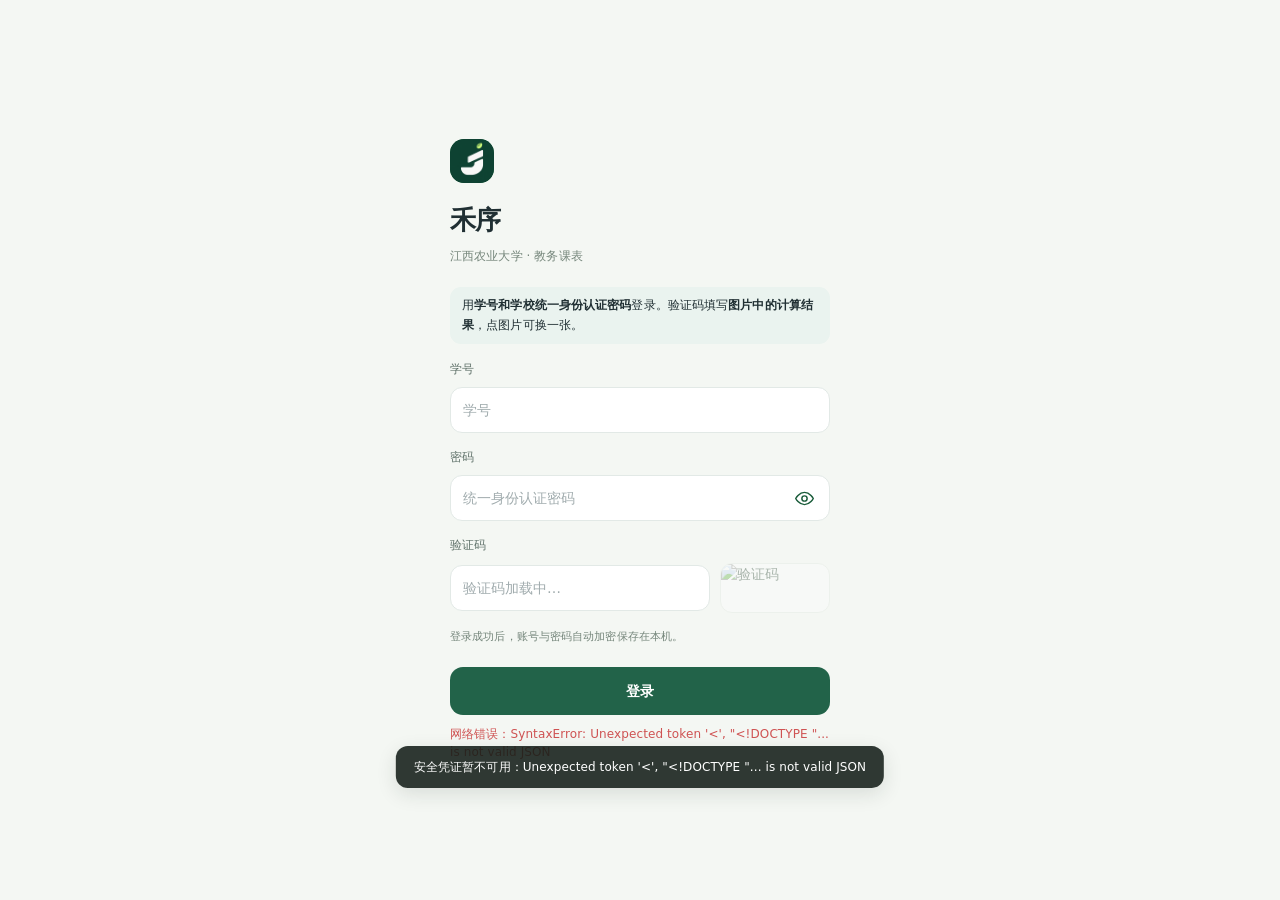
==== commit 015afdee: "3.5.11" ====
--- a/assets/index.html
+++ b/assets/index.html
@@ -2,7 +2,7 @@
 <html lang="zh-CN">
 <head>
 <meta charset="utf-8">
-<script>window.__VER__="3.4.97";window.__BUILD__="由构建脚本写入";</script>
+<script>window.__VER__="3.5.11";window.__BUILD__="由构建脚本写入";</script>
 <meta name="viewport" content="width=device-width,initial-scale=1,maximum-scale=1,user-scalable=no,viewport-fit=cover">
 <meta name="theme-color" content="#f5f6f8">
 <title>禾序</title>
@@ -22,6 +22,7 @@
 <link rel="stylesheet" href="css/overlay-scroll.css">
 <link rel="stylesheet" href="css/night-glass.css">
 <link rel="stylesheet" href="css/interface-styles.css">
+<link rel="stylesheet" href="css/control-styles.css">
 <script src="js/color-mode.js"></script>
 </head>
 <body>
@@ -31,7 +32,7 @@
     <div class="login-emblem" aria-hidden="true"><img class="app-brand-icon" src="img/hexu-icon.png" alt=""></div>
     <div class="logo">禾序</div>
     <div class="sub">江西农业大学 · 教务课表</div>
-    <p class="login-guide">用学号和学校统一身份认证密码登录。验证码填写图片中的计算结果，点图片可换一张。</p>
+    <p class="login-guide">用<strong>学号和学校统一身份认证密码</strong>登录。验证码填写<strong>图片中的计算结果</strong>，点图片可换一张。</p>
 
     <div class="field">
       <label for="u">学号</label>
@@ -141,7 +142,7 @@
    <button id="waterLoginAction" class="text-button" type="button">登录 798 <span aria-hidden="true">›</span></button>
   </aside>
   <section class="card water-balance-card"><div class="water-balance-header"><button id="waterBalanceToggle" class="balance-fold" type="button" aria-expanded="true" aria-controls="waterBalanceBody"><span>水卡余额</span><span class="fold-caption">收起 ⌃</span></button><button id="waterAccountFolded" class="text-button hidden" type="button">账号管理 ›</button></div><div id="waterBalanceBody"><div class="section-heading"><h2>校园用水余额</h2><span id="waterBalanceTime" class="lbl">—</span></div><div id="waterBalance" class="water-balance">—</div><div id="waterWalletName" class="lbl"></div><button id="waterManage" class="text-button" type="button">账号与钱包管理 ›</button></div></section>
-  <section class="card water-devices-card"><div class="water-devices-header"><button id="waterDevicesToggle" type="button" class="balance-fold" aria-expanded="true" aria-controls="waterDevicesBody"><span>我的饮水机 <small id="waterDeviceCount" class="lbl">—</small></span><span class="fold-caption">收起 ⌃</span></button></div><div id="waterDevicesBody"><div id="waterDeviceList"></div><div class="water-device-heading water-device-toolbar"><button id="waterScan" type="button" class="text-button" aria-label="扫码添加设备">▣ 扫码添加</button><button id="waterDeviceAdd" type="button" class="text-button" aria-label="手动输入设备号">＋ 手动输入</button></div><div id="waterDeviceStatus" class="lbl" role="status" aria-live="polite" tabindex="0"></div><a class="water-widget-link" href="jxau-pocket://water/widget">添加接水桌面小组件 ↗</a></div></section>
+  <section class="card water-devices-card"><div class="water-devices-header"><button id="waterDevicesToggle" type="button" class="balance-fold" aria-expanded="true" aria-controls="waterDevicesBody"><span>我的饮水机 <small id="waterDeviceCount" class="lbl">—</small></span><span class="fold-caption">收起 ⌃</span></button></div><div id="waterDevicesBody"><div id="waterDeviceList"></div><div class="water-device-heading water-device-toolbar"><button id="waterScan" type="button" class="text-button" aria-label="扫码添加设备"><svg viewBox="0 0 20 20" fill="none" stroke="currentColor" stroke-width="1.6" stroke-linecap="round" stroke-linejoin="round" aria-hidden="true"><path d="M7 3H4a1 1 0 0 0-1 1v3m10-4h3a1 1 0 0 1 1 1v3m0 6v3a1 1 0 0 1-1 1h-3m-6 0H4a1 1 0 0 1-1-1v-3m0-3h14"/></svg>扫码添加</button><button id="waterDeviceAdd" type="button" class="text-button" aria-label="手动输入设备号"><svg viewBox="0 0 20 20" fill="none" stroke="currentColor" stroke-width="1.6" stroke-linecap="round" stroke-linejoin="round" aria-hidden="true"><rect x="2.5" y="4.5" width="15" height="11" rx="2"/><path d="M6 8h.5m3.25 0h.5m3.25 0h.5M6 12h.5m3.25 0H14"/></svg>手动输入</button></div><div id="waterDeviceStatus" class="lbl" role="status" aria-live="polite" tabindex="0"></div><a class="water-widget-link" href="jxau-pocket://water/widget">添加接水桌面小组件 ↗</a></div></section>
   <section class="card water-stats-card" aria-labelledby="waterStatsTitle">
    <div class="section-heading"><div><h2 id="waterStatsTitle">用水花费</h2><p class="water-stats-sub">饮水与洗浴，分开看更清楚</p></div><button id="waterStatsRefresh" class="text-button" type="button">更新统计</button></div>
    <p id="waterStatsStatus" class="water-stats-status" role="status" aria-live="polite">正在读取消费统计…</p>
@@ -199,15 +200,16 @@
 </div>
 
 <div id="schedule" class="hidden has-tabbar">
+  <div class="schedule-wallpaper" id="scheduleWallpaper" hidden aria-hidden="true"><img alt=""></div>
   <div class="topbar main-heading">
     <div class="t">课表</div>
     <div class="actions">
-      <button id="planTools" aria-label="调休、导出与课表工具">工具</button><button id="btnAdd2">＋ 添加</button>
+      <button id="planTools" aria-label="课表工具">工具</button><button id="btnAdd2">＋ 添加</button>
     </div>
   </div>
 
   <div class="weekbar">
-    <div id="weekLabel">第 1 周</div>
+    <div id="weekLabel" class="schedule-week-label">第 1 周</div>
     <div id="scheduleSource" class="schedule-source" role="status"></div>
     <div id="semesterCacheStatus" class="semester-cache-status" role="status" aria-live="polite"></div>
   </div>
@@ -333,6 +335,17 @@
   </div>
   <div class="elec-body settings-body">
     <div class="card account-card"><span class="account-mark" data-icon="user" aria-hidden="true"></span><div><span class="settings-caption">校园账号</span><div id="setUser">—</div></div></div>
+    <details class="card settings-binding" data-animated-disclosure>
+      <summary>账号与绑定<span class="binding-summary-end">管理<i class="disclosure-chevron" aria-hidden="true"></i></span></summary>
+      <div class="disclosure-body">
+        <div id="bindingState" class="reader-extra lbl"></div>
+        <div class="settings-binding-actions">
+          <button id="rebindPortal" class="small-btn" type="button">重新登录门户</button>
+          <button id="rebindElec" class="small-btn" type="button">重新绑定电费</button>
+          <button id="unbindElec" class="small-btn" type="button">解绑电费</button>
+        </div>
+      </div>
+    </details>
     <div class="settings-caption group-label">偏好设置</div>
     <div class="card settings-group">
       <button type="button" id="openAppearanceSettings" class="settings-row settings-link"><span><b>界面与质感</b><small>界面风格 · 液态玻璃 · 点触光感</small></span><span aria-hidden="true">›</span></button>
@@ -344,7 +357,7 @@
       <button type="button" id="openFeedback" class="settings-row settings-link"><span><b>问题与建议反馈</b><small>加入禾序反馈群 · 一起把禾序变得更好</small></span><span aria-hidden="true">›</span></button>
       <button type="button" id="openNotices" class="settings-row settings-link"><span><b>开源声明与致谢</b><small>第三方许可 · 设计参考</small></span><span aria-hidden="true">›</span></button>
 <button type="button" id="diagEntry" class="settings-row settings-link"><span><b>自检诊断</b><small>检查数据源连接状态</small></span><span class="settings-chevron" aria-hidden="true">›</span></button>
-      <div class="settings-row settings-version"><span>版本号</span><span id="setVer">—</span></div>
+      <button id="openAppUpdate" class="settings-row settings-link" type="button"><span><b>版本与更新</b><small id="updateSummary">当前版本 <span id="setVer">—</span><span id="updateAvailable" hidden></span></small></span><span aria-hidden="true">›</span></button>
     </div>
     <button type="button" id="forgetPassword" class="settings-row settings-link hidden"><span><b>删除已保存的校园密码</b><small>保留当前登录状态，过期后需重新输入</small></span><span aria-hidden="true">›</span></button>
     <button id="btnLogout" class="settings-logout" type="button">退出登录</button>
@@ -356,24 +369,25 @@
   <div class="elec-body settings-body guide-body">
     <section class="card guide-section" aria-labelledby="guideCampus">
       <h2 id="guideCampus">校园账号</h2>
-      <p>用学号和学校统一身份认证密码登录，输入图片中算式的结果。课表刷新、成绩查询和个人借阅记录需要有效的校园登录状态。</p>
-      <p>登录过期后，可点首页「刷新课表」，或到「我的 → 账号与绑定」重新登录。已缓存的课表可离线查看。</p>
+      <p>用<strong>学号和学校统一身份认证密码</strong>登录，验证码填写<strong>图片中的计算结果</strong>。课表刷新、成绩查询和个人借阅记录需要有效的校园登录状态。</p>
+      <p>登录过期后，可点首页「刷新课表」，或到<strong>「我的 → 账号与绑定」</strong>重新登录。<strong>已缓存的课表可离线查看。</strong></p>
     </section>
     <section class="card guide-section" aria-labelledby="guideSchedule">
       <h2 id="guideSchedule">课表与日程</h2>
-      <p>左右滑动切换周次，点课程看详情。点课表空白处或「＋ 添加」新建日程；点已有日程可编辑。</p>
-      <p>在「工具」里可以调休、补课、导出课表或添加桌面组件。课程上岛可在「我的 → 课表设置」开启并试发。</p>
+      <p>左右滑动切换周次，点课程看详情。<strong>点课表空白处或「＋ 添加」</strong>新建日程，点已有日程可编辑。</p>
+      <p>在「工具」里可以调休、补课、导出课表或添加桌面组件。在<strong>「我的 → 课表设置」</strong>可试发课程上岛，也能查看自动免打扰和后台运行所需权限。</p>
+      <p><strong>晚自习与早检可在课表设置内关闭。</strong></p>
       <button type="button" class="text-button" data-guide-route="schedule">查看课表 <span aria-hidden="true">›</span></button>
     </section>
     <section class="card guide-section" aria-labelledby="guideHomework">
       <h2 id="guideHomework">学习通作业</h2>
-      <p>在「学习通」点「绑定学习通」，用学习通手机号或学号和密码连接。作业可按截止时间或课程查看，点作业进入详情。</p>
+      <p>在「学习通」点<strong>「绑定学习通」</strong>，使用学习通手机号或学号及密码登录。作业可按截止时间或课程查看，点作业进入详情。</p>
       <button type="button" class="text-button" data-guide-route="chaoxing">打开学习通 <span aria-hidden="true">›</span></button>
     </section>
     <section class="card guide-section" aria-labelledby="guideWater">
       <h2 id="guideWater">798 接水与花费</h2>
-      <p>进入「接水 → 账号与钱包管理」，输入 798 手机号，先完成图形验证码，再用短信验证码绑定。收起余额时可点「账号管理」。</p>
-      <p>扫饮水机上的设备码或手动输入编号，保存后点设备卡片上的「接水」。发出请求后在水机上确认，用完点「结束」。饮水和洗浴花费可分别查看趋势。</p>
+      <p>进入<strong>「接水 → 账号与钱包管理」</strong>，输入 798 手机号，依次完成<strong>图形验证码和短信验证码</strong>。收起余额时可点「账号管理」。</p>
+      <p>扫饮水机上的设备码或手动输入编号，保存后点设备卡片上的「接水」。发出请求后，<strong>在水机上确认出水</strong>，用完点<strong>「结束」</strong>。饮水和洗浴花费可分别查看趋势。</p>
       <button type="button" class="text-button" data-guide-route="waterDevice">前往接水 <span aria-hidden="true">›</span></button>
     </section>
     <section class="card guide-section" aria-labelledby="guideServices">
@@ -385,6 +399,26 @@
 </div>
 
 <div id="feedback" class="hidden settings-subpage"><div class="topbar"><button id="feedbackBack" type="button">‹ 我的</button><div class="t">问题与建议反馈</div><span class="settings-header-space" aria-hidden="true"></span></div><div class="feedback-body"><div class="feedback-intro"><h1>一起，让禾序更好用</h1><p>遇到问题或有改进建议，欢迎加入 QQ 反馈群交流，也可在群内获取最新版本。</p></div><div class="feedback-contact"><label>QQ 反馈群<input id="feedbackGroup" readonly value="1136772068" aria-label="反馈QQ群号"></label><button id="feedbackCopy" type="button">复制群号</button></div><p class="feedback-hint">复制群号后，在 QQ 中搜索并申请加入。反馈时请附上问题页面、操作步骤和版本号，方便定位。</p></div></div>
+<div id="appUpdate" class="hidden settings-subpage">
+  <div class="topbar"><button id="appUpdateBack" type="button">‹ 我的</button><div class="t">版本与更新</div><span class="settings-header-space" aria-hidden="true"></span></div>
+  <div class="elec-body settings-body update-body">
+    <section class="card update-card" aria-label="版本信息">
+      <dl class="update-versions"><div><dt>当前版本</dt><dd id="updateCurrent">—</dd></div><div><dt>GitHub 最新版</dt><dd id="updateLatest">—</dd></div></dl>
+      <p id="updateStatus" role="status" aria-live="polite">正在检查更新…</p>
+      <div class="update-actions">
+        <a id="updateDownload" class="update-download hidden">下载更新</a>
+        <button id="updateCheck" type="button" class="small-btn">检查更新</button>
+      </div>
+      <div class="update-links">
+        <button id="updateGroup" type="button" class="text-button">可加群获取最新版本 ›</button>
+        <a id="updateRelease" href="https://github.com/wuzxax/HeXu-JXAU/releases/latest">GitHub 发布页 ↗</a>
+      </div>
+    </section>
+    <section id="updateNotes" class="card hidden" aria-labelledby="updateNotesTitle">
+      <h2 id="updateNotesTitle">更新说明</h2><p id="updateNotesText"></p>
+    </section>
+  </div>
+</div>
 <div id="appearanceSettings" class="hidden settings-subpage"><div class="topbar"><button id="appearanceSettingsBack" type="button">‹ 我的</button><div class="t">界面与质感</div><span class="settings-header-space" aria-hidden="true"></span></div><div class="elec-body settings-body">    <section class="card appearance-settings" aria-label="界面风格设置">
       <fieldset class="theme-setting"><legend>夜间模式</legend><div class="theme-options" role="group" aria-label="夜间模式">
        <label><input type="radio" name="colorMode" value="system"><span>跟随系统</span></label>
@@ -407,7 +441,31 @@
       <div class="settings-row"><span><b>点触光感</b><small>轻触玻璃时，光感随指尖出现</small></span><label class="switch"><input type="checkbox" id="glassTouch" aria-label="点触光感"><span class="slider"></span></label></div>
     </section>
 </div></div>
-<div id="schedulePreferences" class="hidden settings-subpage"><div class="topbar"><button id="schedulePreferencesBack" type="button">‹ 我的</button><div class="t">课表设置</div><span class="settings-header-space" aria-hidden="true"></span></div><div class="elec-body settings-body">    <section class="card settings-group"><button type="button" id="settingsPlanTools" class="settings-row settings-link"><span><b>调休、导出与桌面组件</b><small>单次修改、学校补课与课表分享</small></span><span>›</span></button></section><section class="card settings-group class-mode" aria-labelledby="classModeTitle">
+<div id="scheduleBackground" class="hidden settings-subpage">
+  <div class="topbar"><button id="scheduleBackgroundBack" type="button">‹ 课表</button><div class="t">课表背景</div><span class="settings-header-space" aria-hidden="true"></span></div>
+  <div class="elec-body settings-body schedule-background-body">
+    <section class="card schedule-background-editor">
+      <div id="bgPreview" class="bg-preview" aria-hidden="true" inert>
+        <div class="bg-preview-viewport">
+          <div class="bg-preview-screen">
+            <div class="schedule-wallpaper" hidden><img id="bgPreviewImage" alt=""></div>
+            <div class="topbar main-heading"><div class="t">课表</div><div class="actions"><button type="button">工具</button><button type="button" class="bg-preview-add">＋ 添加</button></div></div>
+            <div class="weekbar"><div class="schedule-week-label"></div><div class="schedule-source"></div><div class="semester-cache-status"></div></div>
+            <div class="table-wrap"><div class="page"></div></div>
+            <div class="foot glass-surface"><button type="button">回到本周</button><button type="button">刷新</button></div>
+          </div>
+        </div>
+        <div class="bg-preview-confirm" aria-hidden="true"><svg viewBox="0 0 24 24" fill="none" stroke="currentColor" stroke-width="2" stroke-linecap="round" stroke-linejoin="round"><path d="m6 12 4 4 8-8"/></svg></div>
+      </div>
+      <input id="bgFile" type="file" accept="image/*" hidden>
+      <label class="bg-strength" for="bgStrength"><span>背景浓度</span><input id="bgStrength" type="range" min="10" max="55" value="26" disabled><output id="bgStrengthValue" for="bgStrength">26%</output></label>
+      <p id="bgStatus" class="preference-note" role="status" aria-live="polite">选择一张图片预览课表效果。</p>
+      <div class="bg-actions"><button id="bgChoose" class="small-btn" type="button">选择图片</button><button id="bgSave" class="elec-btn" type="button" disabled>应用背景</button></div>
+      <button id="bgRemove" class="text-button" type="button" disabled>恢复默认背景</button>
+    </section>
+  </div>
+</div>
+<div id="schedulePreferences" class="hidden settings-subpage"><div class="topbar"><button id="schedulePreferencesBack" type="button">‹ 我的</button><div class="t">课表设置</div><span class="settings-header-space" aria-hidden="true"></span></div><div class="elec-body settings-body">    <section class="card settings-group"><button type="button" id="settingsPlanTools" class="settings-row settings-link"><span><b>调休、导出与桌面组件</b><small>单次修改、学校补课与课表分享</small></span><span>›</span></button></section><section class="card settings-group"><button type="button" id="openScheduleBackground" class="settings-row settings-link"><span><b>课表背景</b><small>选择本机图片并调整浓度</small></span><span aria-hidden="true">›</span></button></section><section class="card settings-group class-mode" aria-labelledby="classModeTitle">
  <div class="settings-row class-live-heading">
   <div><h2 id="classModeTitle">课程上岛 <span class="class-test-label">测试</span></h2><small id="classLiveDescription">在状态栏显示课程简称与教室</small></div>
   <label class="switch"><input type="checkbox" role="switch" id="classLive" aria-label="课程上岛" disabled><span class="slider"></span></label>
@@ -419,9 +477,10 @@
   <button id="classPreview" type="button" hidden>试发 2 分钟</button>
  </div>
  <p id="classLiveStatus" class="preference-note" role="status"></p>
- <details class="class-disclosure">
-  <summary>适配机型 <span aria-hidden="true"></span></summary>
-  <div class="class-disclosure-body">
+ <p id="classLiveBackgroundHint" class="class-background-hint" role="status" hidden>建议允许后台运行，减少锁屏后上岛延迟。 <a href="jxau-pocket://schedule/class-permission/battery">电池优化设置</a></p>
+ <details class="class-disclosure" data-animated-disclosure>
+  <summary>适配机型 <span class="disclosure-chevron" aria-hidden="true"></span></summary>
+  <div class="class-disclosure-body disclosure-body">
   <dl class="class-device-list">
    <div><dt>vivo、iQOO</dt><dd>Android 13 及以上的 OriginOS 原子岛</dd></div>
    <div><dt>小米、Redmi、POCO、黑鲨</dt><dd>Android 13 及以上的 HyperOS 超级岛</dd></div>
@@ -431,9 +490,9 @@
   <p class="preference-note">具体型号和系统版本请以本机试发效果为准。</p>
   </div>
  </details>
- <details class="class-disclosure class-card-options" id="classCardOptions" hidden>
-  <summary>显示设置 <span aria-hidden="true"></span></summary>
-  <div class="class-disclosure-body">
+ <details class="class-disclosure class-card-options" id="classCardOptions" data-animated-disclosure hidden>
+  <summary>显示设置 <span class="disclosure-chevron" aria-hidden="true"></span></summary>
+  <div class="class-disclosure-body disclosure-body">
   <form id="classLeadForm" class="class-pref-line">
    <label for="classLead">提前上岛</label><span class="class-lead-input"><input id="classLead" type="number" min="0" max="60" value="10" inputmode="numeric" required> 分钟</span><button type="submit">保存</button>
   </form>
@@ -456,15 +515,24 @@
   </div>
  </details>
 </section><section class="card settings-group class-mode" aria-label="上课自动免打扰">
- <div class="settings-row"><span><b>上课自动免打扰</b><small>按课表时段开启，安排结束后自动退出。</small></span><label class="switch"><input type="checkbox" role="switch" id="classQuiet" aria-label="上课自动免打扰" disabled><span class="slider"></span></label></div>
+ <div class="settings-row"><span><b>上课自动免打扰</b><small>按课表时段开启，安排结束后自动退出。</small></span><span class="class-quiet-control"><label class="switch"><input type="checkbox" role="switch" id="classQuiet" aria-label="上课自动免打扰" disabled><span class="slider"></span></label><a id="classQuietEnableAccess" hidden aria-label="授权并开启上课自动免打扰"></a></span></div>
  <div id="classQuietCustomRow" class="settings-row hidden"><span><b>包含自定义日程</b><small>按添加到课表的日程时间切换</small></span><label class="switch"><input type="checkbox" role="switch" id="classQuietCustom" aria-label="包含自定义日程" disabled><span class="slider"></span></label></div>
  <div id="classQuietStudyRow" class="settings-row hidden"><span><b>包含晚自习</b><small>跟随课表里设置的星期、周次和时段</small></span><label class="switch"><input type="checkbox" role="switch" id="classQuietStudy" aria-label="包含晚自习" disabled><span class="slider"></span></label></div>
  <div class="class-mode-actions">
-  <a id="classQuietAccess" hidden href="jxau-pocket://schedule/class-permission/quiet">授权免打扰</a>
-  <a id="classAlarmAccess" hidden href="jxau-pocket://schedule/class-permission/alarms">允许准时切换</a>
-  <a id="classRule" hidden href="jxau-pocket://schedule/class-permission/rules">系统规则</a>
+  <a id="classQuietAccess" hidden href="jxau-pocket://schedule/class-permission/quiet">授予禾序勿扰访问权限</a>
  </div>
  <p id="classQuietStatus" class="preference-note" role="status"></p>
+ <p id="classQuietBackgroundHint" class="class-background-hint" role="status" hidden>建议允许后台运行，减少上下课切换延迟。 <a href="jxau-pocket://schedule/class-permission/battery">电池优化设置</a></p>
+</section>
+<section id="classBackground" class="card settings-group class-mode" aria-labelledby="classBackgroundTitle" hidden>
+ <div class="settings-row"><span><b id="classBackgroundTitle">后台运行</b><small>适用于课程上岛和上课免打扰</small></span></div>
+ <div class="class-mode-actions">
+  <a id="classAlarmAccess" hidden href="jxau-pocket://schedule/class-permission/alarms">允许闹钟与提醒</a>
+  <a id="classBatteryAccess" hidden href="jxau-pocket://schedule/class-permission/battery">允许后台活动</a>
+  <a href="jxau-pocket://schedule/class-permission/app-info">系统应用设置</a>
+ </div>
+ <p id="classBackgroundStatus" class="preference-note" role="status"></p>
+ <p id="classBoundaryStatus" class="preference-note" role="status"></p>
 </section><section class="card settings-group schedule-routine morning-routine" aria-labelledby="morningRoutineTitle">
       <h2 id="morningRoutineTitle">早检</h2>
       <div class="settings-row"><span><b>显示早检教室</b><small><span id="morningTimeSummary">同步开启早检提醒 · 07:25–07:30</span></small></span><label class="switch"><input type="checkbox" id="swMorning" aria-label="显示早检教室与提醒"><span class="slider"></span></label></div>
@@ -508,7 +576,7 @@
   <button class="main-tab" data-tab="settings"><span class="ic" data-icon="user" aria-hidden="true"></span>我的</button>
 </div>
 
-<div id="notices" class="hidden"><div class="topbar"><button id="noticesBack" type="button">‹ 我的</button><div class="t">开源声明与致谢</div><span class="settings-header-space" aria-hidden="true"></span></div><div class="elec-body notices-body" id="noticesContent"><h1>开源声明与致谢</h1><p>感谢开源社区的贡献。第三方项目的版权及许可归各权利人所有。</p><h2>使用的开源组件</h2><div class="notice-projects"><article class="notice-project"><h3>zxing-wasm 3.1.7</h3><p>Ze-Zheng Wu · MIT</p><p>本地二维码识别；不上传相册图片或摄像头画面</p><a href="https://github.com/Sec-ant/zxing-wasm">github.com/Sec-ant/zxing-wasm</a><a class="notice-license-link" href="https://opensource.org/license/mit">查看许可 ↗</a></article><article class="notice-project"><h3>ZXing-C++ / ZXingWasm C++</h3><p>ZXing authors / Sec-ant · Apache-2.0</p><p>本地二维码识别；不上传相册图片或摄像头画面</p><a href="https://github.com/zxing-cpp/zxing-cpp">github.com/zxing-cpp/zxing-cpp</a><a class="notice-license-link" href="https://www.apache.org/licenses/LICENSE-2.0">查看许可 ↗</a></article><article class="notice-project"><h3>zint（解码器发行包附带声明）</h3><p>Zint authors · BSD-3-Clause</p><p>本地二维码识别；不上传相册图片或摄像头画面</p><a href="https://github.com/zint/zint">github.com/zint/zint</a><a class="notice-license-link" href="https://opensource.org/license/bsd-3-clause">查看许可 ↗</a></article><article class="notice-project"><h3>jsoup 1.23.2</h3><p>Jonathan Hedley · MIT</p><p>解析学校与学习通网页</p><a href="https://github.com/jhy/jsoup">github.com/jhy/jsoup</a><a class="notice-license-link" href="https://opensource.org/license/mit">查看许可 ↗</a></article><article class="notice-project"><h3>jsQR 1.4.0</h3><p>Cozmo / jsQR contributors · Apache-2.0</p><p>本机摄像头、相册二维码识别</p><a href="https://github.com/cozmo/jsQR">github.com/cozmo/jsQR</a><a class="notice-license-link" href="https://www.apache.org/licenses/LICENSE-2.0">查看许可 ↗</a></article></div><h2>当前功能与交互参考</h2><article class="notice-project"><h3>Sleepy 课程表</h3><p>lingion · GPL-3.0</p><p>单次课程、调休、课表导出、上课设置和玻璃外观参考；本版独立实现，未复制或打包其源码</p><a href="https://github.com/lingion/sleepy">github.com/lingion/sleepy</a><a href="https://github.com/lingion/sleepy/blob/main/LICENSE">项目许可 ↗</a></article><p>以下项目用于公开协议、功能或设计思路参考，未引入其运行库或复制项目代码。life-798 登录适配亦感谢 YechoY 在 issue #32 的协议说明。</p><div class="notice-projects"><article class="notice-project"><h3>life-798</h3><p>nocookies111 · MIT</p><p>798 登录、接水与账单接口参考</p><a href="https://github.com/nocookies111/life-798">github.com/nocookies111/life-798</a><a class="notice-license-link" href="https://opensource.org/license/mit">查看许可 ↗</a></article><article class="notice-project"><h3>ocsjs</h3><p>ocsjs · MIT</p><p>学习通题型和表单字段参考</p><a href="https://github.com/ocsjs/ocsjs">github.com/ocsjs/ocsjs</a><a class="notice-license-link" href="https://opensource.org/license/mit">查看许可 ↗</a></article><article class="notice-project"><h3>yatori-go-core</h3><p>yatori-dev · MIT</p><p>学习通作业题型识别参考</p><a href="https://github.com/yatori-dev/yatori-go-core">github.com/yatori-dev/yatori-go-core</a><a class="notice-license-link" href="https://opensource.org/license/mit">查看许可 ↗</a></article><article class="notice-project"><h3>obsidian-chaoxing</h3><p>YukiHimeno · 未明确声明</p><p>学习通页面和提交字段参考</p><a href="https://github.com/YukiHimeno/obsidian-chaoxing">github.com/YukiHimeno/obsidian-chaoxing</a></article><article class="notice-project"><h3>onetake</h3><p>feitangyuan · PolyForm Noncommercial 1.0.0</p><p>界面与交互设计参考；未引入项目运行库</p><a href="https://github.com/feitangyuan/onetake">github.com/feitangyuan/onetake</a><a class="notice-license-link" href="https://github.com/feitangyuan/onetake/blob/main/LICENSE">查看许可 ↗</a></article><article class="notice-project"><h3>liquid-glass-react</h3><p>rdev · MIT</p><p>界面与交互设计参考；未引入项目运行库</p><a href="https://github.com/rdev/liquid-glass-react">github.com/rdev/liquid-glass-react</a><a class="notice-license-link" href="https://github.com/rdev/liquid-glass-react/blob/master/LICENSE">查看许可 ↗</a></article><article class="notice-project"><h3>liquid-glass</h3><p>shuding · MIT</p><p>界面与交互设计参考；未引入项目运行库</p><a href="https://github.com/shuding/liquid-glass">github.com/shuding/liquid-glass</a><a class="notice-license-link" href="https://github.com/shuding/liquid-glass/blob/main/LICENSE">查看许可 ↗</a></article><article class="notice-project"><h3>AndroidLiquidGlass</h3><p>Kyant0 · Apache-2.0</p><p>界面与交互设计参考；未引入项目运行库</p><a href="https://github.com/Kyant0/AndroidLiquidGlass">github.com/Kyant0/AndroidLiquidGlass</a><a class="notice-license-link" href="https://github.com/Kyant0/AndroidLiquidGlass/blob/kmp/LICENSE">查看许可 ↗</a></article></div><h2>随包许可文本</h2><p>许可链接便于查看原文；随包分发的组件版权与许可同时保留在本机，离线也可阅读。</p><details class="notice-license"><summary>zint-LICENSE.txt · 展开许可全文</summary><pre>
+<div id="notices" class="hidden"><div class="topbar"><button id="noticesBack" type="button">‹ 我的</button><div class="t">开源声明与致谢</div><span class="settings-header-space" aria-hidden="true"></span></div><div class="elec-body notices-body" id="noticesContent"><h1>开源声明与致谢</h1><p>感谢开源社区的贡献。第三方项目的版权及许可归各权利人所有。</p><h2>使用的开源组件</h2><div class="notice-projects"><article class="notice-project"><h3>zxing-wasm 3.1.7</h3><p>Ze-Zheng Wu · MIT</p><p>本地二维码识别；不上传相册图片或摄像头画面</p><a href="https://github.com/Sec-ant/zxing-wasm">github.com/Sec-ant/zxing-wasm</a><a class="notice-license-link" href="https://opensource.org/license/mit">查看许可 ↗</a></article><article class="notice-project"><h3>ZXing-C++ / ZXingWasm C++</h3><p>ZXing authors / Sec-ant · Apache-2.0</p><p>本地二维码识别；不上传相册图片或摄像头画面</p><a href="https://github.com/zxing-cpp/zxing-cpp">github.com/zxing-cpp/zxing-cpp</a><a class="notice-license-link" href="https://www.apache.org/licenses/LICENSE-2.0">查看许可 ↗</a></article><article class="notice-project"><h3>zint（解码器发行包附带声明）</h3><p>Zint authors · BSD-3-Clause</p><p>本地二维码识别；不上传相册图片或摄像头画面</p><a href="https://github.com/zint/zint">github.com/zint/zint</a><a class="notice-license-link" href="https://opensource.org/license/bsd-3-clause">查看许可 ↗</a></article><article class="notice-project"><h3>jsoup 1.23.2</h3><p>Jonathan Hedley · MIT</p><p>解析学校与学习通网页</p><a href="https://github.com/jhy/jsoup">github.com/jhy/jsoup</a><a class="notice-license-link" href="https://opensource.org/license/mit">查看许可 ↗</a></article><article class="notice-project"><h3>jsQR 1.4.0</h3><p>Cozmo / jsQR contributors · Apache-2.0</p><p>本机摄像头、相册二维码识别</p><a href="https://github.com/cozmo/jsQR">github.com/cozmo/jsQR</a><a class="notice-license-link" href="https://www.apache.org/licenses/LICENSE-2.0">查看许可 ↗</a></article></div><h2>当前功能与交互参考</h2><article class="notice-project"><h3>Classy</h3><p>IMSX3D · GPL-3.0</p><p>参考课表背景预览与内容分层的设计说明，禾序独立实现。</p><a href="https://github.com/IMSX3D/Classy/blob/main/docs/design/CUSTOM_BACKGROUND.md">设计说明 ↗</a><a class="notice-license-link" href="https://github.com/IMSX3D/Classy/blob/main/LICENSE">项目许可 ↗</a></article><article class="notice-project"><h3>Sleepy 课程表</h3><p>lingion · GPL-3.0</p><p>单次课程、调休、课表导出、上课设置和玻璃外观参考；本版独立实现，未复制或打包其源码</p><a href="https://github.com/lingion/sleepy">github.com/lingion/sleepy</a><a href="https://github.com/lingion/sleepy/blob/main/LICENSE">项目许可 ↗</a></article><p>以下项目用于公开协议、功能或设计思路参考，未引入其运行库或复制项目代码。life-798 登录适配亦感谢 YechoY 在 issue #32 的协议说明。</p><div class="notice-projects"><article class="notice-project"><h3>life-798</h3><p>nocookies111 · MIT</p><p>798 登录、接水与账单接口参考</p><a href="https://github.com/nocookies111/life-798">github.com/nocookies111/life-798</a><a class="notice-license-link" href="https://opensource.org/license/mit">查看许可 ↗</a></article><article class="notice-project"><h3>ocsjs</h3><p>ocsjs · MIT</p><p>学习通题型和表单字段参考</p><a href="https://github.com/ocsjs/ocsjs">github.com/ocsjs/ocsjs</a><a class="notice-license-link" href="https://opensource.org/license/mit">查看许可 ↗</a></article><article class="notice-project"><h3>yatori-go-core</h3><p>yatori-dev · MIT</p><p>学习通作业题型识别参考</p><a href="https://github.com/yatori-dev/yatori-go-core">github.com/yatori-dev/yatori-go-core</a><a class="notice-license-link" href="https://opensource.org/license/mit">查看许可 ↗</a></article><article class="notice-project"><h3>obsidian-chaoxing</h3><p>YukiHimeno · 未明确声明</p><p>学习通页面和提交字段参考</p><a href="https://github.com/YukiHimeno/obsidian-chaoxing">github.com/YukiHimeno/obsidian-chaoxing</a></article><article class="notice-project"><h3>onetake</h3><p>feitangyuan · PolyForm Noncommercial 1.0.0</p><p>界面与交互设计参考；未引入项目运行库</p><a href="https://github.com/feitangyuan/onetake">github.com/feitangyuan/onetake</a><a class="notice-license-link" href="https://github.com/feitangyuan/onetake/blob/main/LICENSE">查看许可 ↗</a></article><article class="notice-project"><h3>liquid-glass-react</h3><p>rdev · MIT</p><p>界面与交互设计参考；未引入项目运行库</p><a href="https://github.com/rdev/liquid-glass-react">github.com/rdev/liquid-glass-react</a><a class="notice-license-link" href="https://github.com/rdev/liquid-glass-react/blob/master/LICENSE">查看许可 ↗</a></article><article class="notice-project"><h3>liquid-glass</h3><p>shuding · MIT</p><p>界面与交互设计参考；未引入项目运行库</p><a href="https://github.com/shuding/liquid-glass">github.com/shuding/liquid-glass</a><a class="notice-license-link" href="https://github.com/shuding/liquid-glass/blob/main/LICENSE">查看许可 ↗</a></article><article class="notice-project"><h3>AndroidLiquidGlass</h3><p>Kyant0 · Apache-2.0</p><p>界面与交互设计参考；未引入项目运行库</p><a href="https://github.com/Kyant0/AndroidLiquidGlass">github.com/Kyant0/AndroidLiquidGlass</a><a class="notice-license-link" href="https://github.com/Kyant0/AndroidLiquidGlass/blob/kmp/LICENSE">查看许可 ↗</a></article></div><h2>随包许可文本</h2><p>许可链接便于查看原文；随包分发的组件版权与许可同时保留在本机，离线也可阅读。</p><details class="notice-license"><summary>zint-LICENSE.txt · 展开许可全文</summary><pre>
 </pre></details><details class="notice-license"><summary>zxing-cpp-LICENSE.txt · 展开许可全文</summary><pre>                                 Apache License
                            Version 2.0, January 2004
                         http://www.apache.org/licenses/
@@ -1175,16 +1243,17 @@
 
 THE SOFTWARE IS PROVIDED “AS IS”, WITHOUT WARRANTY OF ANY KIND, EXPRESS OR IMPLIED, INCLUDING BUT NOT LIMITED TO THE WARRANTIES OF MERCHANTABILITY, FITNESS FOR A PARTICULAR PURPOSE AND NONINFRINGEMENT. IN NO EVENT SHALL THE AUTHORS OR COPYRIGHT HOLDERS BE LIABLE FOR ANY CLAIM, DAMAGES OR OTHER LIABILITY, WHETHER IN AN ACTION OF CONTRACT, TORT OR OTHERWISE, ARISING FROM, OUT OF OR IN CONNECTION WITH THE SOFTWARE OR THE USE OR OTHER DEALINGS IN THE SOFTWARE.
 </pre></details><p>系统字体和 Android WebView 由设备提供。禾序的校园课表、交互及数据适配独立实现。</p></div></div>
-<div id="diag" class="hidden">
+<div id="diag" class="hidden settings-subpage">
   <div class="topbar">
-    <button id="diagBack">‹ 返回</button>
+    <button id="diagBack" type="button">‹ 我的</button>
     <div class="t">自检诊断</div>
-    <button id="diagRun">重跑</button>
-  </div>
-  <div class="elec-body">
+    <button id="diagRun" type="button">重查</button>
+  </div>
+  <div class="elec-body settings-body diag-body">
     <div class="card">
-      <div class="lbl" id="diagVer">—</div>
-      <div id="diagList"><div class="lbl">点右上角「重跑」开始检查</div></div>
+      <div class="diag-overview"><div class="lbl" id="diagVer">—</div><p id="diagStatus" role="status"></p></div>
+      <div class="diag-progress" aria-hidden="true"></div>
+      <div id="diagList"></div>
     </div>
     <div class="card">
       <div class="lbl" style="line-height:1.9">
@@ -1228,6 +1297,9 @@
    <div class="plan-widget-actions"><a href="jxau-pocket://schedule/widget"><span aria-hidden="true">▤</span> 今日安排</a><a href="jxau-pocket://schedule/next-widget"><span aria-hidden="true">◷</span> 下一项安排</a></div>
    <p class="plan-widget-hint">点击后按系统提示添加。若未弹窗，长按桌面空白处，在「小组件」里找到「禾序」。</p>
   </section>
+  <button id="planScheduleBackground" class="plan-background-entry" type="button">
+   <span class="ic" data-icon="image" aria-hidden="true"></span><span><b>课表背景</b><small>预览并调整背景图片</small></span><span aria-hidden="true">›</span>
+  </button>
   <div class="plan-tabs" role="tablist" aria-label="课表工具"><span class="plan-tab-indicator" aria-hidden="true"></span><button id="planTabTransfer" type="button" role="tab" aria-controls="planTransferView" data-plan-tab="transfer">调课补课</button><button id="planTabExport" type="button" role="tab" aria-controls="planExportView" data-plan-tab="export">分享导出</button><button id="planTabChanges" type="button" role="tab" aria-controls="planChangesView" data-plan-tab="changes">修改记录</button></div>
   <div class="plan-tab-stage">
    <div id="planTransferView" class="plan-tool-view" role="tabpanel" aria-labelledby="planTabTransfer">
@@ -1279,6 +1351,7 @@
 <script src="js/support.js"></script>
 <script src="js/route-motion.js"></script>
 <script src="js/calendar.js"></script>
+<script src="js/schedule-background.js"></script>
 <script src="js/planner.js"></script>
 <script src="js/class-mode.js"></script>
 <script src="js/glass-optics.js"></script>
--- a/assets/css/app.css
+++ b/assets/css/app.css
@@ -18,8 +18,7 @@
 .balance-note{font-size:10px;font-weight:400;line-height:1.5;color:#8a938e;margin-top:4px;overflow-wrap:anywhere}
 .balance-note:empty{display:none}
 .feature-body{max-width:620px;margin:0 auto}.feature-hero{padding:20px}.feature-hero h1{margin:4px 0 6px;font-size:24px;color:var(--green)}.feature-hero p{margin:0;color:var(--muted);font-size:12px;line-height:1.7}.feature-eyebrow{font-size:11px;color:var(--green2);font-weight:700;letter-spacing:.08em}.feature-actions{margin-top:12px}.feature-actions .elec-btn{margin-top:0}.feature-filters{display:flex;gap:8px;margin:2px 0 12px}.cx-filter{border:1px solid var(--line);background:#fff;color:#6f7b74;border-radius:18px;padding:7px 16px;font-size:12px}.cx-filter.active{background:#e7f2eb;color:var(--green);border-color:#c4dfcf;font-weight:600}.feature-note{font-size:11px;color:var(--muted);line-height:1.7;margin:12px 4px}.cx-row,.water-device-row{background:#fff;border-radius:14px;padding:14px;margin-bottom:10px;box-shadow:0 2px 10px rgba(26,92,58,.05)}.cx-row{display:flex;gap:10px;align-items:flex-start}.cx-row .cx-main{flex:1;min-width:0}.cx-row b{display:block;font-size:14px;line-height:1.45}.cx-row small{display:block;margin-top:5px;color:var(--muted);font-size:11px}.cx-badge{font-size:10px;color:var(--green);background:#e8f3ec;border-radius:12px;padding:4px 8px;white-space:nowrap}.water-warning{background:linear-gradient(145deg,#fff,#f1f8f3)}.water-device-row{display:flex;align-items:center;gap:12px}.water-device-row .device-name{flex:1;font-weight:600}.water-device-row .device-id{display:block;color:var(--muted);font-size:10px;margin-top:3px}.water-device-row button{border:0;border-radius:18px;padding:8px 12px;background:var(--green);color:#fff;font-size:12px}.water-device-row button.stop{background:#c46a3a}
-body.overlay-open{position:fixed;width:100%;overflow:hidden}
-#bookDetail,#diag{overscroll-behavior-y:contain;-webkit-overflow-scrolling:touch;touch-action:pan-y}
+#bookDetail{overscroll-behavior-y:contain;-webkit-overflow-scrolling:touch;touch-action:pan-y}
 body[data-page="bookDetail"] .lib-tabbar{display:none}
 
 #login{
@@ -70,8 +69,8 @@
   display:flex;align-items:center;justify-content:center;
   padding:9px 0 7px;background:var(--bg);
 }
-#weekLabel{font-size:14px;font-weight:600;text-align:center;color:#3d4a43;letter-spacing:.3px}
-#weekLabel small{display:block;font-size:10px;color:var(--muted);font-weight:400;margin-top:1px}
+.schedule-week-label{font-size:14px;font-weight:600;text-align:center;color:#3d4a43;letter-spacing:.3px}
+.schedule-week-label small{display:block;font-size:10px;color:var(--muted);font-weight:400;margin-top:1px}
 
 .table-wrap{overflow:hidden;padding:0 0 16px;touch-action:pan-y}
 .pages{display:flex;will-change:transform}
--- a/assets/css/refresh.css
+++ b/assets/css/refresh.css
@@ -58,7 +58,7 @@
 .elec-input,.field input,.modal-box input,.modal-box select{height:48px;background:#f8faf9;border:1px solid #e2e9e6;border-radius:12px;color:var(--ink);font-size:14px;box-shadow:none}.elec-input:focus,.field input:focus,.modal-box input:focus{border-color:#80ae9d;outline:none;box-shadow:0 0 0 3px #eaf3ef}.elec-input::placeholder,.field input::placeholder{color:#a1acae}
 .elec-btn,#loginBtn{background:var(--green);border-radius:12px;min-height:48px;font-size:14px;font-weight:600;letter-spacing:.5px}.card .big{font-size:42px;letter-spacing:-1.5px;line-height:1.3;font-variant-numeric:tabular-nums}.card .mid{font-variant-numeric:tabular-nums}
 #schedule{padding-bottom:calc(170px + env(safe-area-inset-bottom,0px))}.weekbar{margin:0 18px 14px;padding:13px 12px;background:#eaf1ed;border:1px solid #e1eae5;border-radius:15px;position:relative;max-width:684px}
-#weekLabel{font-size:16px;font-weight:700;color:#2c6552;letter-spacing:.3px}#weekLabel small{font-size:10px;color:#8b9e96;margin-top:3px}
+.schedule-week-label{font-size:16px;font-weight:700;color:#2c6552;letter-spacing:.3px}.schedule-week-label small{font-size:10px;color:#8b9e96;margin-top:3px}
 .page{padding:0 8px}table{border-spacing:3px}thead th{font-size:11px;height:43px;border:0;color:#758781}thead th+th{border:0}thead th small{font-size:9px;color:#a2afaa;margin-top:3px}
 th.slot,td.slot{width:36px;border:0}tbody td{height:54px;border-radius:9px;background:white}tbody td+td{border:0}tbody td.slot{background:none}td.slot b{font-weight:600;font-size:11px;color:#84948e}td.slot em{font-size:8px;color:#a7b2ad;line-height:1.5}
 tbody td.c{border:1px solid rgba(255,255,255,.5);box-shadow:inset 0 2px rgba(255,255,255,.18)}tbody td.c .cn{font-size:10px;font-weight:650;padding:9px 3px 0;line-height:1.55;color:#344d43}tbody td.c .cr{font-size:9px;padding:4px 2px 7px;line-height:1.4;color:#6b8176}
@@ -74,7 +74,7 @@
 @media(max-width:360px){.elec-body{padding-left:12px;padding-right:12px}.home-brand{padding-left:18px;padding-right:18px}.today-hero{padding-left:18px;padding-right:18px}.today-hero .d2{font-size:24px}.card{padding:16px}.balance-value{font-size:16px}.balance-tile+.balance-tile{padding-left:8px}.svc-item{padding:18px 13px;gap:10px}.svc-item .si{width:40px;height:40px}.svc-item .sn{font-size:14px}.svc-item .sd{font-size:10px}.svc-item .lock-label{font-size:8px}.page{padding:0 4px}table{border-spacing:2px}th.slot,td.slot{width:30px}tbody td.c .cn{font-size:9px}}
 @media(prefers-reduced-motion:reduce){*,*:before,*:after{animation:none!important;transition:none!important;scroll-behavior:auto!important}}
 
-.weekbar{flex-direction:column;align-items:stretch}#weekLabel{text-align:center}.schedule-source{font-size:10px;line-height:1.7;color:#82928e;padding:7px 4px 0;text-align:center;overflow-wrap:anywhere}.schedule-source.is-warning{color:#996c31}
+.weekbar{flex-direction:column;align-items:stretch}.schedule-week-label{text-align:center}.schedule-source{font-size:10px;line-height:1.7;color:#82928e;padding:7px 4px 0;text-align:center;overflow-wrap:anywhere}.schedule-source.is-warning{color:#996c31}
 .parcel-home{display:flex;align-items:center;gap:13px;width:100%;border:1px solid #e1ebe5;background:#edf4f0;border-radius:20px;padding:17px 18px;text-align:left;color:var(--ink);font:inherit}.parcel-home b{font-size:15px}.parcel-home small{display:block;font-size:11px;color:#779087;margin-top:4px}.parcel-symbol{display:grid;place-items:center;color:var(--green);width:38px;height:38px}.parcel-symbol svg{width:27px;height:27px}.parcel-arrow{margin-left:auto;font-size:20px;color:#8baba0;flex-shrink:0}.parcel-service{width:100%;border:0;border-radius:20px;background:white;text-align:left;font:inherit}.parcel-service .sn,.parcel-service .sd{display:block}
 .parcel-body{max-width:640px;padding-bottom:35px}.parcel-intro{padding:20px 6px 24px}.parcel-kicker{font-size:11px;color:#608a79}.parcel-intro h1{font-size:27px;color:var(--ink);letter-spacing:-.6px;margin:11px 0}.parcel-intro p{font-size:12px;color:var(--muted);line-height:1.8;margin:0}.parcel-heading{font-size:15px;margin:5px 5px 13px;color:var(--ink)}.parcel-code-list{display:grid;gap:11px;margin-bottom:27px}.parcel-code-row{background:white;border:1px solid var(--line);border-radius:20px;overflow:hidden;box-shadow:var(--shadow)}.parcel-target{display:flex;align-items:center;gap:13px;text-decoration:none;color:var(--ink);padding:18px 17px;min-height:85px}.parcel-target>span:nth-child(2){flex:1;min-width:0}.parcel-target b{font-size:14px}.parcel-target small{display:block;font-size:11px;color:var(--muted);margin-top:5px;line-height:1.6}.parcel-platform{display:grid;place-items:center;flex:0 0 42px;height:42px;border-radius:14px;font-size:18px;font-weight:650}.parcel-platform.green{color:#2a7857;background:#e9f3eb}.parcel-platform.orange{color:#b56938;background:#fcf0e6}.parcel-platform.red{color:#bd5260;background:#fbecef}.parcel-platform.gold{color:#aa7d35;background:#fcf3df}.parcel-platform.pink{color:#bb5e83;background:#faecf3}.parcel-pin{display:block;text-decoration:none;color:#56836d;font-size:11px;padding:11px 17px;background:#fafcfb;border-top:1px solid #f0f4f1;text-align:right}.parcel-pending{border:1px solid var(--line);border-radius:20px;background:white;overflow:hidden}.parcel-pending .parcel-target+.parcel-target{border-top:1px solid #f0f3f2}.parcel-help{font-size:11px;line-height:1.9;color:#879690;padding:23px 6px 0}.parcel-help b{font-size:12px;color:#637b70}.parcel-help p{margin:7px 0}.parcel-target:active,.parcel-pin:active{background:#f3f8f5}.parcel-target:focus-visible,.parcel-pin:focus-visible{outline:2px solid var(--green);outline-offset:-3px}
 #parcelsBack{margin-right:11px;min-width:34px}
@@ -87,7 +87,7 @@
 .grid4{gap:4px}.grid4 .g .gi{width:34px;height:34px;border-radius:11px}.grid4 .g .gi svg{width:19px;height:19px}.grid4 .g .gt{margin-top:5px;font-size:10px}.quick-card .section-note{display:none}.balance-grid{margin-top:9px!important}.balance-tile{min-height:53px}.balance-value{margin-top:4px;font-size:17px}.balance-tile>.lbl{font-size:10px}.balance-note{font-size:9px}
 .parcel-home{padding:10px 13px;border-radius:14px;gap:10px}.parcel-home b{font-size:13px}.parcel-home small{font-size:10px;margin-top:2px}.parcel-symbol{width:30px;height:30px}.parcel-symbol svg{width:23px;height:23px}.tday-row{padding:9px 0;gap:10px}.tday-row .tm{font-size:10px;line-height:1.8;flex-basis:37px}.tday-row .bd{padding-left:10px}.tday-row .bd .n{font-size:13px;line-height:1.45}.tday-row .bd .r{font-size:10px;margin-top:2px}.empty-day{padding:10px 5px}.empty-day .empty-symbol{display:none}
 .topbar{padding:9px 14px;min-height:48px}.topbar.main-heading{padding:14px 16px 9px;min-height:52px}.main-heading .t{font-size:21px;letter-spacing:-.2px}.main-heading .t small{display:none}.main-heading .actions button{padding:6px 10px;min-height:32px;font-size:11px}.group-caption{font-size:10px;margin:1px 4px 7px}.svc-group+.group-caption{margin-top:14px}.svc-group{border-radius:15px;margin-bottom:10px}.svc-item{padding:12px 13px;min-height:69px;gap:11px}.svc-item .si{width:36px;height:36px;border-radius:12px}.svc-item .si svg{width:20px;height:20px}.svc-item .sn{font-size:14px}.svc-item .sd{font-size:10px;margin-top:3px}.parcel-service{border-radius:15px}
-#schedule .main-heading{padding-top:10px;padding-bottom:7px;min-height:45px}#schedule .main-heading .t{font-size:20px}.weekbar{margin:0 12px 7px;padding:7px 10px;border-radius:11px;background:#edf2ef;gap:3px}#weekLabel{text-align:left;font-size:14px;display:flex;align-items:baseline;justify-content:space-between;gap:7px}#weekLabel small{display:inline;font-size:9px;margin:0;font-weight:400;letter-spacing:0}.schedule-source{font-size:9px;padding:0;text-align:left;line-height:1.5}.page{padding:0 4px}tbody td{height:47px}tbody td.night{height:64px}#schedule{padding-bottom:140px}
+:is(#schedule,.bg-preview-screen) .main-heading{padding-top:10px;padding-bottom:7px;min-height:45px}:is(#schedule,.bg-preview-screen) .main-heading .t{font-size:20px}.weekbar{margin:0 12px 7px;padding:7px 10px;border-radius:11px;background:#edf2ef;gap:3px}.schedule-week-label{text-align:left;font-size:14px;display:flex;align-items:baseline;justify-content:space-between;gap:7px}.schedule-week-label small{display:inline;font-size:9px;margin:0;font-weight:400;letter-spacing:0}.schedule-source{font-size:9px;padding:0;text-align:left;line-height:1.5}.page{padding:0 4px}tbody td{height:47px}tbody td.night{height:64px}#schedule{padding-bottom:140px}
 .main-tabbar,.lib-tabbar{left:10px;right:10px;bottom:calc(8px + env(safe-area-inset-bottom,0px));border-radius:18px;min-height:57px;padding:4px}.main-tab,.lib-tab{min-height:44px;font-size:9px;gap:2px}.main-tab .ic,.lib-tab .ic{height:24px;width:37px}.main-tab .ic svg,.lib-tab .ic svg{width:20px;height:20px}.foot{bottom:calc(73px + env(safe-area-inset-bottom,0px));padding:4px;border-radius:13px}.foot button{min-height:32px;font-size:11px}.has-tabbar{padding-bottom:90px}
 .parcel-summary{font-size:11px;color:var(--muted);margin:0 2px 12px}.parcel-platform-list{display:grid;gap:9px}.parcel-platform-card{display:flex;align-items:center;gap:12px;background:white;border:1px solid var(--line);border-radius:14px;padding:12px;min-height:70px}.parcel-platform-name{display:flex;align-items:center;gap:8px;min-width:86px}.parcel-platform-name b{font-size:13px;font-weight:600}.parcel-platform{flex-basis:32px;width:32px;height:32px;font-size:16px;border-radius:10px}.parcel-actions{display:flex;flex:1;min-width:0;gap:6px}.parcel-action{display:flex;flex:1;justify-content:center;align-items:center;gap:3px;min-height:38px;border-radius:9px;background:#edf5f0;color:#276c54;text-decoration:none;font-size:12px;white-space:nowrap}.parcel-action.pending{background:#f3f5f7;color:#61747f}.parcel-action span{font-size:12px}.parcel-options{font-size:11px;color:var(--muted);border-top:1px solid var(--line);margin-top:13px;padding-top:10px}.parcel-options summary{cursor:pointer;min-height:29px;color:#647e71}.parcel-options p{line-height:1.8;margin:7px 0}.parcel-shortcuts{display:flex;gap:6px;flex-wrap:wrap}.parcel-pin{padding:10px;border:1px solid var(--line);border-radius:8px;background:white;font-size:11px}.parcel-body{padding-top:10px}.parcel-options[open] summary{margin-bottom:7px}
 .refresh-feedback{display:flex;align-items:center;justify-content:space-between;gap:8px;font-size:11px;line-height:1.7;padding:9px 11px;border-radius:10px;color:#55796a;background:#eaf3ee;margin:0 12px 8px}.dashboard>.refresh-feedback{margin:0}.refresh-feedback.warning{color:#946c32;background:#faf2e4}.refresh-feedback button{flex-shrink:0;border:0;border-radius:7px;padding:6px 8px;background:white;color:inherit;font-size:11px}.refresh-feedback.loading:before,.is-refreshing:before{content:'';display:inline-block;width:11px;height:11px;border:2px solid currentColor;border-right-color:transparent;border-radius:50%;animation:refresh-spin .8s linear infinite;flex-shrink:0}.refresh-feedback.loading{justify-content:flex-start}.is-refreshing{opacity:.65;pointer-events:none}#tdRefresh.is-refreshing:before{display:none}#tdRefresh.is-refreshing .gi{animation:refresh-spin 1s linear infinite}.week-empty{padding:35px 15px;text-align:center;color:var(--muted);min-height:250px}.week-empty b{font-size:14px}.week-empty p{font-size:12px}.lib-item{padding:12px!important;gap:11px!important}.lib-item .lib-cover{width:47px!important;height:65px!important}#login{padding:20px}.login-box{padding:14px 5px}.login-emblem{width:44px;height:44px;border-radius:14px;margin-bottom:18px}.logo{font-size:26px}.sub{margin-bottom:22px}.field{margin-bottom:15px}.field input{height:46px}.tip{margin-top:16px}
@@ -111,7 +111,7 @@
 #settings .settings-input-row .elec-btn{width:68px;flex:0 0 68px;height:36px;min-height:36px;margin:0;padding:0 5px;font-size:12px;border-radius:9px;letter-spacing:0}
 #settings .switch{width:40px;height:24px}#settings .switch .slider:before{width:18px;height:18px}#settings .switch input:checked+.slider:before{transform:translateX(16px)}
 #settings .switch input:focus-visible+.slider{outline:2px solid var(--green2);outline-offset:3px}
-.settings-version{min-height:45px;font-size:12px}.settings-version #setVer{font-size:11px;color:var(--muted);font-variant-numeric:tabular-nums}
+#setVer{font-variant-numeric:tabular-nums}
 .settings-logout{width:100%;min-height:38px;border:1px solid #efdfdf;border-radius:10px;background:#fff7f7;color:#bd5555;font-size:12px;cursor:pointer}
 .morning-room-button{display:flex;flex-direction:column;align-items:center;justify-content:center;width:100%;min-height:38px;padding:3px 0;border:0;border-radius:7px;background:#eaf2ed;color:#417463;cursor:pointer;line-height:1.45}
 .morning-room-button span{font-size:8px;white-space:nowrap;font-weight:500;letter-spacing:0}.morning-room-button small{display:block;max-width:100%;overflow:hidden;text-overflow:ellipsis;white-space:nowrap;font-size:8px!important;color:#6d8e7e!important;margin:1px 0 0!important;padding:0 2px}
--- a/assets/css/calendar.css
+++ b/assets/css/calendar.css
@@ -1,6 +1,6 @@
 .page{position:relative}.calendar-event{position:absolute;z-index:3;border:1px solid #d6bb95;background:#fff0dc;border-radius:12px;color:#78582f;cursor:pointer;overflow:visible;display:flex;align-items:center;justify-content:center;min-height:14px;box-shadow:0 1px 4px #66502507;touch-action:pan-y}.calendar-event-label{padding:14px 4px;text-align:center;max-height:100%;overflow:hidden;width:100%;pointer-events:none}.calendar-event strong{display:block;font-size:10px;line-height:1.6;overflow-wrap:anywhere}.calendar-event small{display:block;font-size:8px;line-height:1.55;color:#9a7a50;overflow-wrap:anywhere}.calendar-event-time{margin:4px 0}.calendar-edge{position:absolute;left:0;right:0;height:18px;width:100%;border:0;background:none;touch-action:none;cursor:ns-resize;z-index:2;padding:0}.calendar-edge.start{top:-4px}.calendar-edge.end{bottom:-4px}.calendar-edge:after{content:'';position:absolute;left:calc(50% - 9px);width:18px;height:3px;border-radius:3px;background:#b9986e;top:7px}.calendar-edge.start:after{opacity:.6}.calendar-event.is-short .calendar-event-label{padding:1px 3px}.calendar-event.is-short small{display:none}.calendar-event.is-short strong{font-size:9px;line-height:1.2}.calendar-event.resizing{z-index:12;box-shadow:0 6px 18px #664b3530;outline:1px solid #b58b52}.calendar-time-bubble{position:absolute;bottom:calc(100% + 8px);left:50%;transform:translateX(-50%);padding:6px 10px;background:#254d34;color:white;font-size:11px;border-radius:9px;white-space:nowrap;z-index:20;pointer-events:none}.calendar-modal{z-index:65;background:#1e372b3d;align-items:flex-end;padding:14px 14px calc(20px + env(safe-area-inset-bottom,0px))}.calendar-modal .calendar-editor{padding:0;border:1px solid #dce5d7;background:var(--card);border-radius:24px;max-width:430px;overflow:auto;max-height:calc(100dvh - 35px);box-shadow:0 16px 60px #203d2b30}.calendar-carry{background:#edf3e6;border-radius:24px 24px 0 0;padding:18px 20px;display:flex;justify-content:space-between;align-items:flex-start;gap:12px}.calendar-carry h2{font-size:19px;margin:0;line-height:1.6;overflow-wrap:anywhere}.calendar-carry p{font-size:11px;color:#6b8261;margin:4px 0 0}.calendar-carry button{border:0;border-radius:50%;background:#e0ead7;font-size:24px;width:32px;height:32px;min-width:32px;color:#54704c}.calendar-fields{padding:17px 20px 20px}.calendar-fields>label{font-size:11px;color:var(--muted);display:block;margin:10px 0 5px}.calendar-fields>input,.calendar-fields>select{width:100%;background:var(--bg);border:1px solid var(--line);border-radius:11px;min-height:42px;padding:9px 11px;color:#284932}.calendar-time-fields{display:grid;grid-template-columns:1fr 1fr;gap:12px;margin-top:13px}.calendar-time-fields label{display:block;font-size:11px;color:var(--muted);min-width:0}.calendar-time-fields input{display:block;width:100%;min-width:0;margin-top:6px;background:#edf3e7;border:1px solid var(--line);border-radius:12px;min-height:44px;padding:10px;color:#244f30}.calendar-actions{display:flex;justify-content:space-between;gap:12px}.calendar-actions button{border:0;border-radius:12px;padding:11px 15px;font-size:13px;background:#24623c;color:white;min-height:43px}.calendar-actions #mDel{background:none;color:#b2674b;padding-left:0}.calendar-actions #mOk{margin-left:auto}.calendar-help{display:block;color:var(--muted);font-size:10px;line-height:1.7;margin-top:14px}.calendar-morph{position:fixed;z-index:70;background:#edf3e6;border:1px solid #dce5d7;overflow:hidden;pointer-events:none;padding:14px;color:#35582e;box-shadow:0 8px 30px #22422918}.calendar-morph strong{font-size:14px;line-height:1.5}.calendar-morph small{display:block;font-size:10px;margin-top:6px}.home-service-grid{grid-template-columns:repeat(3,minmax(0,1fr))}.home-service-item{font-size:11px}
 @media(max-height:600px){.calendar-carry{padding:12px 16px}.calendar-fields{padding:8px 16px 14px}.calendar-fields>label{margin-top:5px}.calendar-help{display:none}}
-#schedule tr.divider td{height:18px;min-height:0;padding:0;line-height:18px;border-radius:0;font-size:8px;border-top:0;border-bottom:1px solid #e0e7df;letter-spacing:3px}.calendar-event{min-height:26px}.calendar-edge{height:12px}.calendar-edge.start{top:-5px}.calendar-edge.end{bottom:-5px}.calendar-edge:after{top:5px}.calendar-event-label{min-height:16px}
+:is(#schedule,.bg-preview-screen) tr.divider td{height:18px;min-height:0;padding:0;line-height:18px;border-radius:0;font-size:8px;border-top:0;border-bottom:1px solid #e0e7df;letter-spacing:3px}.calendar-event{min-height:26px}.calendar-edge{height:12px}.calendar-edge.start{top:-5px}.calendar-edge.end{bottom:-5px}.calendar-edge:after{top:5px}.calendar-event-label{min-height:16px}
 .water-chart-plot{padding-bottom:22px;margin-bottom:-22px}.water-chart-column small{bottom:-18px}
 
 /* Evening study hides resize handles in the grid; its editor stays unrestricted. */
--- a/assets/css/proposal.css
+++ b/assets/css/proposal.css
@@ -46,7 +46,7 @@
 .calendar-fields .preference-note{font-size:10px;margin:10px 0 0}.calendar-fields .err{font-size:11px;min-height:18px;margin:5px 0}
 .calendar-actions button{font-size:12px;border-radius:10px}.calendar-actions #mDel{background:#f7ede8;padding-left:12px}.calendar-help{font-size:10px;margin-top:10px}
 .calendar-morph{background:#f8faf6;border-radius:8px;box-shadow:0 8px 16px #19372417}
-#schedule td.c{border-radius:7px;box-shadow:inset 2px 0 #99b29b}#schedule td.empty{border:0;border-top:1px solid #e7ece6;border-radius:0;background:transparent}#schedule td.empty:hover{background:#e1ecd9}
+:is(#schedule,.bg-preview-screen) td.c{border-radius:7px;box-shadow:inset 2px 0 #99b29b}:is(#schedule,.bg-preview-screen) td.empty{border:0;border-top:1px solid #e7ece6;border-radius:0;background:transparent}:is(#schedule,.bg-preview-screen) td.empty:hover{background:#e1ecd9}
 html #waterDevice .water-devices-card,html #waterDevice .water-stats-card{background:none;border:0;box-shadow:none;padding:0;margin:20px 0}
 #waterDevice .water-device-row,#waterDevice .water-device-row:last-child{background:var(--card);border:1px solid var(--line);border-radius:14px;padding:12px;margin:9px 0;min-height:66px}
 #waterDevice .water-spend-group{background:var(--card);border:1px solid var(--line);border-radius:16px;padding:14px}
@@ -108,20 +108,20 @@
 @media(prefers-reduced-motion:reduce){.main-tabbar .nav-carry{transition:none}}
 
 /* Quiet timetable: continuous, faint guides instead of seven broken cell borders. */
-#schedule table{--timetable-gap:2px;border-spacing:var(--timetable-gap)}
-#schedule tbody td.empty{border:0;background:transparent}
-#schedule tbody>tr:not(.divider){background:linear-gradient(to bottom,transparent calc(100% - 1px),#64856c12 0)}
-#schedule tr.divider{background:none}
-#schedule tr.divider td{border:0;height:18px;line-height:18px;letter-spacing:2px}
-#schedule tr.divider span{display:inline-flex;align-items:center;gap:9px;font-size:8px;color:#8e9d90}
-#schedule tr.divider span:before,#schedule tr.divider span:after{content:'';height:1px;width:24px;background:#7b997b29}
+:is(#schedule,.bg-preview-screen) table{--timetable-gap:2px;border-spacing:var(--timetable-gap)}
+:is(#schedule,.bg-preview-screen) tbody td.empty{border:0;background:transparent}
+:is(#schedule,.bg-preview-screen) tbody>tr:not(.divider){background:linear-gradient(to bottom,transparent calc(100% - 1px),#64856c12 0)}
+:is(#schedule,.bg-preview-screen) tr.divider{background:none}
+:is(#schedule,.bg-preview-screen) tr.divider td{border:0;height:18px;line-height:18px;letter-spacing:2px}
+:is(#schedule,.bg-preview-screen) tr.divider span{display:inline-flex;align-items:center;gap:9px;font-size:8px;color:#8e9d90}
+:is(#schedule,.bg-preview-screen) tr.divider span:before,:is(#schedule,.bg-preview-screen) tr.divider span:after{content:'';height:1px;width:24px;background:#7b997b29}
 /* The schedule actions share the same material preferences as the floating tabs. */
-#schedule .foot{background:rgba(249,255,245,var(--glass-alpha));border-radius:20px;padding:5px;gap:3px;bottom:calc(90px + env(safe-area-inset-bottom,0px))}
-html[data-glass=off] #schedule .foot{background:#f5f9f0}
-#schedule .foot button{position:relative;z-index:2;border-radius:14px;min-height:34px;background:transparent;color:var(--green);text-shadow:0 1px 3px #ffffffbf}
-#schedule .foot button:active{background:#43805413}
-#schedule .foot button:disabled{color:var(--muted)}
-#schedule .foot #btnReload:before{content:'';position:absolute;left:-2px;top:9px;bottom:9px;width:1px;background:#55775d24}
+:is(#schedule,.bg-preview-screen) .foot{background:rgba(249,255,245,var(--glass-alpha));border-radius:20px;padding:5px;gap:3px;bottom:calc(90px + env(safe-area-inset-bottom,0px))}
+html[data-glass=off] :is(#schedule,.bg-preview-screen) .foot{background:#f5f9f0}
+:is(#schedule,.bg-preview-screen) .foot button{position:relative;z-index:2;border-radius:14px;min-height:34px;background:transparent;color:var(--green);text-shadow:0 1px 3px #ffffffbf}
+:is(#schedule,.bg-preview-screen) .foot button:active{background:#43805413}
+:is(#schedule,.bg-preview-screen) .foot button:disabled{color:var(--muted)}
+:is(#schedule,.bg-preview-screen) .foot #btnReload:before{content:'';position:absolute;left:-2px;top:9px;bottom:9px;width:1px;background:#55775d24}
 .glass-optics{position:absolute;inset:0;border-radius:inherit;pointer-events:none;z-index:-2;display:none}
 .glass-filter-defs{position:absolute;width:0;height:0;overflow:hidden;pointer-events:none}
 /* The actual pages follow the navigation drag; lifecycle runs only after settling. */
@@ -134,24 +134,24 @@
 body.nav-page-dragging{overflow:hidden;overscroll-behavior:none}
 
 /* Custom schedules share course typography; time always follows the room. */
-#schedule .calendar-event{align-items:center;justify-content:center}
-#schedule .calendar-event .calendar-event-label{text-align:center;padding:4px 3px}
-#schedule .calendar-event .calendar-event-label strong{display:-webkit-box;-webkit-box-orient:vertical;-webkit-line-clamp:2;overflow:hidden;font-size:10px;font-weight:650;line-height:1.55;text-align:center;color:#344d43}
-#schedule .calendar-event .calendar-event-label .calendar-event-room{display:-webkit-box;-webkit-box-orient:vertical;-webkit-line-clamp:2;white-space:normal;overflow:hidden;font-size:9px;font-weight:400;line-height:1.4;text-align:center;color:#6b8176;margin-top:4px}
-#schedule .calendar-event .calendar-event-label .calendar-event-room:empty{display:none}
-#schedule .calendar-event .calendar-event-time{display:block;font-size:8px;font-weight:400;line-height:1.4;text-align:center;color:#6b8176;margin:4px 0 0;letter-spacing:-.3px}
-#schedule .calendar-event.is-short .calendar-event-time,#schedule .calendar-event.fixed-study .calendar-event-time{display:none!important}
-#schedule .calendar-event.is-short .calendar-event-label{padding:1px 3px}
-#schedule .calendar-event.is-short .calendar-event-label strong,#schedule .calendar-event.is-short .calendar-event-label .calendar-event-room{line-height:1.2}
-#schedule .calendar-event.is-short .calendar-event-label .calendar-event-room{margin-top:1px}
-#schedule .calendar-event.is-tiny .calendar-event-label{padding:1px 2px}
-#schedule .calendar-event.is-tiny .calendar-event-label strong,#schedule .calendar-event.is-tiny .calendar-event-label .calendar-event-room{display:block;white-space:nowrap;overflow:hidden;text-overflow:ellipsis;line-height:1.1;margin-top:0}
-#schedule .calendar-event.fixed-study .calendar-event-label{padding:4px 3px}
-#schedule .calendar-event.fixed-study .calendar-event-label strong{line-height:1.55}
-#schedule .calendar-event.fixed-study .calendar-event-label .calendar-event-room{line-height:1.4;margin-top:4px}
-#schedule .calendar-event.fixed-study.is-tiny .calendar-event-label{padding:1px 2px}
-#schedule .calendar-event.fixed-study.is-tiny .calendar-event-label strong,#schedule .calendar-event.fixed-study.is-tiny .calendar-event-label .calendar-event-room{line-height:1.1;margin-top:0}
-@media(max-width:360px){#schedule .calendar-event .calendar-event-label strong{font-size:9px}}
+:is(#schedule,.bg-preview-screen) .calendar-event{align-items:center;justify-content:center}
+:is(#schedule,.bg-preview-screen) .calendar-event .calendar-event-label{text-align:center;padding:4px 3px}
+:is(#schedule,.bg-preview-screen) .calendar-event .calendar-event-label strong{display:-webkit-box;-webkit-box-orient:vertical;-webkit-line-clamp:2;overflow:hidden;font-size:10px;font-weight:650;line-height:1.55;text-align:center;color:#344d43}
+:is(#schedule,.bg-preview-screen) .calendar-event .calendar-event-label .calendar-event-room{display:-webkit-box;-webkit-box-orient:vertical;-webkit-line-clamp:2;white-space:normal;overflow:hidden;font-size:9px;font-weight:400;line-height:1.4;text-align:center;color:#6b8176;margin-top:4px}
+:is(#schedule,.bg-preview-screen) .calendar-event .calendar-event-label .calendar-event-room:empty{display:none}
+:is(#schedule,.bg-preview-screen) .calendar-event .calendar-event-time{display:block;font-size:8px;font-weight:400;line-height:1.4;text-align:center;color:#6b8176;margin:4px 0 0;letter-spacing:-.3px}
+:is(#schedule,.bg-preview-screen) .calendar-event.is-short .calendar-event-time,:is(#schedule,.bg-preview-screen) .calendar-event.fixed-study .calendar-event-time{display:none!important}
+:is(#schedule,.bg-preview-screen) .calendar-event.is-short .calendar-event-label{padding:1px 3px}
+:is(#schedule,.bg-preview-screen) .calendar-event.is-short .calendar-event-label strong,:is(#schedule,.bg-preview-screen) .calendar-event.is-short .calendar-event-label .calendar-event-room{line-height:1.2}
+:is(#schedule,.bg-preview-screen) .calendar-event.is-short .calendar-event-label .calendar-event-room{margin-top:1px}
+:is(#schedule,.bg-preview-screen) .calendar-event.is-tiny .calendar-event-label{padding:1px 2px}
+:is(#schedule,.bg-preview-screen) .calendar-event.is-tiny .calendar-event-label strong,:is(#schedule,.bg-preview-screen) .calendar-event.is-tiny .calendar-event-label .calendar-event-room{display:block;white-space:nowrap;overflow:hidden;text-overflow:ellipsis;line-height:1.1;margin-top:0}
+:is(#schedule,.bg-preview-screen) .calendar-event.fixed-study .calendar-event-label{padding:4px 3px}
+:is(#schedule,.bg-preview-screen) .calendar-event.fixed-study .calendar-event-label strong{line-height:1.55}
+:is(#schedule,.bg-preview-screen) .calendar-event.fixed-study .calendar-event-label .calendar-event-room{line-height:1.4;margin-top:4px}
+:is(#schedule,.bg-preview-screen) .calendar-event.fixed-study.is-tiny .calendar-event-label{padding:1px 2px}
+:is(#schedule,.bg-preview-screen) .calendar-event.fixed-study.is-tiny .calendar-event-label strong,:is(#schedule,.bg-preview-screen) .calendar-event.fixed-study.is-tiny .calendar-event-label .calendar-event-room{line-height:1.1;margin-top:0}
+@media(max-width:360px){:is(#schedule,.bg-preview-screen) .calendar-event .calendar-event-label strong{font-size:9px}}
 .settings-subpage .settings-body{padding-top:16px;padding-bottom:28px}
 .settings-subpage .topbar{gap:8px}.settings-subpage .topbar>.t{font-size:18px;text-align:center}.settings-header-space{width:62px;flex:0 0 62px}
 
--- a/assets/css/support.css
+++ b/assets/css/support.css
@@ -21,14 +21,52 @@
 .water-login-note .text-button{padding-inline:0;min-height:36px}
 #integrationBody .water-login-note{margin:8px 0 0}
 
-#diag{position:fixed;inset:0;z-index:70;overflow-y:auto;background:var(--bg)}
-#diagVer{margin-bottom:8px}
-.diag-row{display:flex;align-items:baseline;gap:9px;padding:10px 0}
+#diag .topbar{display:grid;grid-template-columns:1fr auto 1fr}
+#diagBack{justify-self:start}
+#diagRun{justify-self:end}
+.diag-body{max-width:560px}
+.diag-overview{display:grid;gap:5px}
+#diagStatus{margin:0;color:var(--ink);font-size:13px;line-height:1.6}
+.diag-progress{height:3px;margin-top:9px;overflow:hidden;border-radius:3px;background:var(--line)}
+.diag-progress::before{
+ content:"";display:block;width:100%;height:100%;border-radius:inherit;background:var(--green);opacity:.35;
+}
+#diag[data-checking=true] .diag-progress::before{width:42%;animation:diag-progress 1.55s ease-in-out infinite;opacity:.7}
+@keyframes diag-progress{from{transform:translateX(-100%)}to{transform:translateX(240%)}}
+.diag-row{display:flex;align-items:flex-start;gap:10px;padding:10px 0}
 .diag-row+.diag-row{border-top:1px solid var(--line)}
-.diag-mark{flex:0 0 18px;color:var(--muted);font-weight:700}
-.diag-mark[data-status=ok]{color:var(--green2)}
-.diag-mark[data-status=error]{color:var(--danger)}
+.diag-summary{margin-top:4px}
+.diag-mark{
+ display:grid;place-items:center;flex:0 0 23px;height:23px;border-radius:8px;
+ background:var(--control-fill);color:var(--muted);font-size:12px;font-weight:700;
+ transition:color .22s ease,background-color .22s ease
+}
+.diag-mark[data-status=ok]{color:var(--control-ink)}
+.diag-mark[data-status=error]{color:var(--control-error);background:color-mix(in srgb,var(--control-error) 12%,var(--card))}
+@media(prefers-reduced-motion:reduce){
+ #diag[data-checking=true] .diag-progress::before{animation:none}
+ .diag-mark{transition:none}
+}
 .diag-result{flex:1;min-width:0;overflow-wrap:anywhere}
 .diag-name{font-size:13px;color:var(--ink);font-weight:650}
 .diag-detail{margin-top:3px;color:var(--muted);font-size:12px;line-height:1.6}
 .diag-detail:empty{display:none}
+
+.update-body{max-width:520px}
+.update-card{display:grid;gap:14px}
+.update-versions{display:grid;grid-template-columns:repeat(2,minmax(0,1fr));margin:0}
+.update-versions>div{min-width:0;padding:2px 12px}
+.update-versions>div+div{border-left:1px solid var(--line)}
+.update-versions dt,.update-links{font-size:12px;color:var(--muted)}
+.update-versions dd{margin:4px 0 0;font-size:20px;font-weight:700;font-variant-numeric:tabular-nums;overflow-wrap:anywhere}
+#updateStatus{margin:0;font-size:13px;color:var(--muted);line-height:1.6}
+#updateStatus[data-state=new],#updateAvailable{color:var(--green);font-weight:650}
+.update-actions,.update-links{display:flex;align-items:center;flex-wrap:wrap;gap:8px 12px}
+.update-download,#updateCheck{display:inline-flex;align-items:center;justify-content:center;min-height:42px;border-radius:11px;padding:8px 13px;font-size:13px}
+.update-download{background:var(--primary,#245f40);color:#fff;text-decoration:none;font-weight:650}
+html[data-color-mode=dark] .update-download{background:var(--green);color:var(--night-on-accent)}
+.update-links{justify-content:space-between;border-top:1px solid var(--line);padding-top:9px}
+.update-links button,.update-links a{color:var(--green);font-size:12px}
+.update-links button{padding:4px 0;min-height:36px}
+#updateNotes h2{font-size:15px;margin:0 0 9px}
+#updateNotesText{margin:0;white-space:pre-wrap;overflow-wrap:anywhere;font-size:13px;line-height:1.75;color:var(--ink)}
--- a/assets/css/planner.css
+++ b/assets/css/planner.css
@@ -11,7 +11,12 @@
 .plan-primary{display:flex;align-items:center;justify-content:center;box-sizing:border-box;width:100%;min-height:44px;padding:11px 15px;background:var(--green);border:0;border-radius:12px;color:white;text-decoration:none;font:inherit;font-size:13px;font-weight:600;line-height:1.4}
 .plan-export-actions{display:grid;grid-template-columns:minmax(0,1fr) minmax(0,1fr);gap:10px;margin:12px 0}.plan-export-option{display:flex;flex-direction:column;align-items:flex-start;min-width:0;text-align:left;border:1px solid var(--line);border-radius:14px;padding:13px 11px;background:var(--bg);color:var(--green);font:inherit;line-height:1.5}.plan-export-option>span{font-size:23px;line-height:1.2;margin-bottom:9px}.plan-export-option b{font-size:13px;font-weight:600}.plan-export-option small{font-size:10px;color:var(--muted);margin-top:4px;overflow-wrap:anywhere}.plan-export-option:disabled{opacity:.55}.plan-export-range{display:flex;align-items:center;gap:12px;border-top:1px solid var(--line);padding-top:13px;margin-top:15px}.plan-export-range label{font-size:12px;color:var(--muted);white-space:nowrap}.plan-export-range select{flex:1;width:0}.plan-save-actions{display:flex;flex-wrap:wrap;gap:8px;margin-top:12px}.plan-save-actions:has(> .hidden + .hidden){display:none}.plan-save-actions .plan-primary{flex:1 1 120px}.plan-save-actions:has(#planSaveImage:not(.hidden)) #planSaveFile{color:var(--green);background:var(--bg);border:1px solid var(--line)}.plan-box #planImagePreview{display:block;width:100%;max-height:34vh;object-fit:contain;object-position:top;border:1px solid var(--line);border-radius:12px;margin:12px 0;background:var(--bg)}
 .plan-record-heading{display:flex;align-items:center;gap:9px;flex-wrap:wrap}.plan-record-heading>div:first-child{flex:1;min-width:135px}.plan-record-heading b{display:block;color:var(--green);font-size:13px}.plan-record-heading small{display:block;font-size:10px;color:var(--muted);line-height:1.5;margin-top:4px}.plan-history{display:flex;align-items:center;gap:6px}.plan-history button{border:1px solid var(--line);border-radius:9px;background:var(--bg);color:var(--green);font:inherit;font-size:11px;padding:8px;min-height:36px}.plan-history button:disabled{opacity:.35}.plan-change-row{display:flex;align-items:center;gap:10px;padding:13px 0;border-bottom:1px solid var(--line)}.plan-change-row>div{flex:1;min-width:0}.plan-change-row b{font-size:12px;font-weight:600;display:block;overflow-wrap:anywhere;color:var(--green)}.plan-change-row small{display:block;font-size:10px;color:var(--muted);margin-top:5px;line-height:1.6}.plan-change-row button{border:0;border-radius:9px;padding:9px;color:var(--green);background:#edf3e8;font:inherit;font-size:11px}.plan-record-note{font-size:11px;color:var(--muted);line-height:1.8;margin-top:15px}.plan-record-note p{margin:8px 0}.plan-box .feature-empty{padding:24px 8px!important;min-height:0!important}.plan-box #planError:empty{display:none}
-.plan-detail-actions{display:flex;gap:9px;margin-top:14px}.plan-detail-actions button{flex:1;border:1px solid var(--line);border-radius:12px;background:#edf3e7;color:var(--green);font-size:12px;padding:12px 8px}.plan-detail-actions button:last-child{background:none;color:#a76445}#planOccurrenceForm>.elec-btn{margin-top:8px}.plan-box .elec-btn{border-radius:12px}.plan-single-link{display:block;font-size:11px;padding:8px 0 12px;color:var(--green);background:none;border:0;text-align:left}.plan-box .hidden{display:none!important}.plan-box button:focus-visible,.plan-box a:focus-visible{outline:2px solid var(--green);outline-offset:3px}#planOccurrenceForm .calendar-time-fields input{font-variant-numeric:tabular-nums}
+.plan-detail-actions{display:flex;gap:9px;margin-top:14px}.plan-detail-actions button{flex:1;min-height:44px;border:1px solid var(--control-edge);border-radius:12px;background:var(--control-fill);color:var(--control-ink);font-size:12px;font-weight:650;padding:12px 8px}
+.plan-detail-actions [data-single-cancel]{background:transparent;color:var(--control-error)}
+.plan-detail-actions button:active{background:var(--control-hover)}
+html[data-color-mode=dark] .plan-detail-actions [data-single-edit]{background:var(--control-solid);color:var(--control-on);border-color:var(--control-solid)}
+html[data-color-mode=dark] .plan-detail-actions [data-single-cancel]{background:var(--night-danger-bg);border-color:var(--night-danger-border)}
+html[data-color-mode=dark] .plan-detail-actions button:active{filter:brightness(.88)}#planOccurrenceForm>.elec-btn{margin-top:8px}.plan-box .elec-btn{border-radius:12px}.plan-single-link{display:block;font-size:11px;padding:8px 0 12px;color:var(--green);background:none;border:0;text-align:left}.plan-box .hidden{display:none!important}.plan-box button:focus-visible,.plan-box a:focus-visible{outline:2px solid var(--green);outline-offset:3px}#planOccurrenceForm .calendar-time-fields input{font-variant-numeric:tabular-nums}
 .calendar-event.school-occurrence{border-color:#d8e5d7;box-shadow:none;cursor:pointer}.calendar-event.modified-occurrence:before{content:'';position:absolute;right:3px;top:3px;width:4px;height:4px;border-radius:50%;background:#aa8749}#schedule .calendar-event.school-occurrence .calendar-event-time{display:none}#schedule .overlap-occurrence .calendar-event-label strong{font-size:9px}#schedule .overlap-occurrence .calendar-event-room{font-size:8px}
 @media(prefers-reduced-motion:reduce){.plan-box{scroll-behavior:auto}.plan-tab-indicator,.plan-tabs button{transition:none}}
 
@@ -31,3 +36,22 @@
 .class-mode .class-mode-actions{display:flex;flex-wrap:wrap;gap:8px;padding:0 14px}
 .class-mode-actions a,.class-mode-actions button{display:inline-flex;align-items:center;min-height:36px;padding:6px 10px;border:1px solid var(--line);border-radius:10px;background:var(--bg);color:var(--green);font:inherit;font-size:11px;text-decoration:none}
 .class-mode-actions [hidden]{display:none}.class-mode .preference-note{margin:7px 14px 12px;line-height:1.65}.class-mode .preference-note:empty{display:none}
+
+.plan-background-entry{
+ display:grid;grid-template-columns:34px minmax(0,1fr) auto;align-items:center;gap:10px;
+ width:100%;min-height:51px;margin:0 0 11px;padding:8px 11px;
+ border:1px solid var(--line);border-radius:12px;background:var(--card);color:var(--ink);text-align:left
+}
+.plan-background-entry .ic{
+ display:grid;place-items:center;width:32px;height:32px;border-radius:9px;
+ color:var(--control-ink);background:var(--control-fill)
+}
+.plan-background-entry svg{width:17px;height:17px}
+.plan-background-entry b,.plan-background-entry small{display:block}
+.plan-background-entry b{font-size:12px}
+.plan-background-entry small{margin-top:3px;color:var(--muted);font-size:10px}
+.plan-background-entry>span:last-child{color:var(--green);font-size:17px}
+.plan-background-entry:active{background:var(--control-quiet)}
+.class-quiet-control{position:relative;flex:none;display:inline-flex}
+.class-quiet-control>a{position:absolute;inset:-6px;border-radius:24px}
+.class-quiet-control>a:focus-visible{outline:2px solid var(--green);outline-offset:2px}
--- a/assets/css/night-glass.css
+++ b/assets/css/night-glass.css
@@ -22,14 +22,18 @@
 .class-disclosure{border-top:1px solid var(--line)}
 .class-disclosure>summary{display:flex;align-items:center;gap:8px;min-height:41px;list-style:none;font-size:12px;font-weight:650;cursor:pointer}
 .class-disclosure>summary::-webkit-details-marker{display:none}
-.class-disclosure>summary>span:last-child{width:7px;height:7px;margin-left:auto;margin-right:3px;border-right:1.5px solid var(--muted);border-bottom:1.5px solid var(--muted);transform:rotate(45deg);transition:transform .3s ease}
-.class-disclosure[open]:not(.is-collapsing)>summary>span:last-child{transform:rotate(225deg)}
-.class-disclosure-body{display:flow-root}
-.class-disclosure-body.is-expanding{overflow:clip}
+.disclosure-chevron{display:inline-block;flex:none;width:7px;height:7px;margin-left:auto;margin-right:3px;border-right:1.5px solid var(--muted);border-bottom:1.5px solid var(--muted);transform:rotate(45deg);transition:transform .3s ease}
+[data-animated-disclosure][open]:not(.is-collapsing)>summary .disclosure-chevron{transform:rotate(225deg)}
+.disclosure-body{display:flow-root}
+.disclosure-body.is-expanding{overflow:hidden}
+.binding-summary-end{display:inline-flex;align-items:center;gap:8px}
+.class-background-hint{margin:8px 0 5px;padding:8px 10px;border-radius:10px;background:var(--control-quiet);color:var(--control-ink);font-size:11px;line-height:1.55}
+.class-background-hint a{color:inherit;font-weight:650;text-underline-offset:2px;white-space:nowrap}
+.class-background-hint[hidden]{display:none}
 #schedulePreferences .schedule-routine h2{font-size:13px;margin:0 0 2px;color:var(--green)}
 #schedulePreferences .schedule-routine{border-inline-start:3px solid color-mix(in srgb,var(--green) 40%,var(--line))}
 #schedulePreferences .night-routine{border-inline-start-color:color-mix(in srgb,var(--muted) 55%,var(--line))}
-@media(prefers-reduced-motion:reduce){.class-disclosure>summary>span:last-child{transition:none}}
+@media(prefers-reduced-motion:reduce){.disclosure-chevron{transition:none}}
 .class-device-list{display:grid;gap:8px;margin:0 0 8px;padding:8px 10px;border-radius:10px;background:var(--bg);font-size:11px;line-height:1.5}
 .class-device-list dt{font-weight:650}
 .class-device-list dd{margin:0;color:var(--muted)}
@@ -91,12 +95,12 @@
 html[data-glass=real]{--glass-alpha:.085;--glass-blur:1.1px;--glass-saturation:1.34;--glass-carry:.17}
 html[data-glass=natural]{--glass-alpha:.27;--glass-blur:7px;--glass-saturation:1.42;--glass-carry:.32}
 html[data-glass=gentle]{--glass-alpha:.61;--glass-blur:15px;--glass-saturation:1.23;--glass-carry:.55}
-html[data-glass]:not([data-glass=off]) :is(.glass-surface,#schedule .foot){
+html[data-glass]:not([data-glass=off]) :is(.glass-surface,:is(#schedule,.bg-preview-screen) .foot){
  background:linear-gradient(135deg,rgba(var(--glass-rgb),calc(var(--glass-alpha) + .08)),rgba(var(--glass-rgb),var(--glass-alpha)) 65%);
  border:1px solid var(--glass-rim);
  box-shadow:0 8px 22px var(--glass-shade);
 }
-html[data-glass]:not([data-glass=off]) :is(.glass-surface,#schedule .foot).has-optics{
+html[data-glass]:not([data-glass=off]) :is(.glass-surface,:is(#schedule,.bg-preview-screen) .foot).has-optics{
  -webkit-backdrop-filter:none;backdrop-filter:none;
 }
 html[data-glass]:not([data-glass=off]) .glass-surface.has-optics>.glass-optics{
@@ -115,7 +119,7 @@
 #mainTabbar{border-radius:31px}#mainTabbar .nav-carry{border-radius:25px}
 @media(prefers-reduced-motion:reduce){.theme-options span{transition:none}}
 @media(prefers-reduced-transparency:reduce){
- html[data-glass]:not([data-glass=off]) :is(.glass-surface,#schedule .foot){background:var(--glass-flat);-webkit-backdrop-filter:none;backdrop-filter:none}
+ html[data-glass]:not([data-glass=off]) :is(.glass-surface,:is(#schedule,.bg-preview-screen) .foot){background:var(--glass-flat);-webkit-backdrop-filter:none;backdrop-filter:none}
  html[data-glass]:not([data-glass=off]) .glass-surface.has-optics>.glass-optics{display:none}
 }
 
@@ -134,8 +138,8 @@
 html[data-color-mode=dark] .topbar{
  border-bottom:0;-webkit-backdrop-filter:none;backdrop-filter:none;
 }
-html[data-color-mode=dark] :is(.main-tab,#schedule .foot button){text-shadow:0 1px 4px #0009}
-html[data-color-mode=dark][data-glass=off] :is(.glass-surface,#schedule .foot){background:var(--glass-flat);border-color:var(--line)}
+html[data-color-mode=dark] :is(.main-tab,:is(#schedule,.bg-preview-screen) .foot button){text-shadow:0 1px 4px #0009}
+html[data-color-mode=dark][data-glass=off] :is(.glass-surface,:is(#schedule,.bg-preview-screen) .foot){background:var(--glass-flat);border-color:var(--line)}
 html[data-color-mode=dark][data-glass=off] .nav-carry{background:var(--night-accent);border-color:var(--line)}
 html[data-color-mode=dark] :is(.card,.wheel-box,.modal-box,#detail.detail,.feature-empty,.grades-empty){
  background-color:var(--card);color:var(--ink);border-color:var(--line);
@@ -161,7 +165,7 @@
 html[data-color-mode=dark] :is(.calendar-event-room,.calendar-event-time,.tday-row .tm,.tday-row .bd .r,.week-info,.balance-note,.device-id,.wallet-item small){color:var(--muted)}
 html[data-color-mode=dark] :is(.tday-row.next,.tday-row.cur,.today-hero .d1,.water-metric,.cx-badge,.calendar-carry p){background:var(--soft);color:var(--green)}
 html[data-color-mode=dark] :is(.tday-row .bd .n,.balance-value,.feature-title,.wallet-value,.cx-task-title,.library-title){color:var(--ink)}
-html[data-color-mode=dark] :is(#schedule table,#schedule th,#schedule td:not(.c),#schedule td.slot,#schedule .schedule-head){background-color:var(--bg);color:var(--muted);border-color:var(--line)}
+html[data-color-mode=dark] :is(:is(#schedule,.bg-preview-screen) table,:is(#schedule,.bg-preview-screen) th,:is(#schedule,.bg-preview-screen) td:not(.c),:is(#schedule,.bg-preview-screen) td.slot,:is(#schedule,.bg-preview-screen) .schedule-head){background-color:var(--bg);color:var(--muted);border-color:var(--line)}
 html[data-color-mode=dark] :is(.notice-project,.notices-body pre,.notice-license,.style-sample i){background:var(--night-raised);color:var(--ink);border-color:var(--line)}
 
 html[data-color-mode=dark] :is(.cx-task,[style*="--course-bg"]) {--course-bg:var(--night-raised)!important;--course-color:var(--green)!important}
@@ -182,7 +186,7 @@
 html[data-color-mode=dark][data-glass=real]{--glass-alpha:.53;--glass-carry:.59}
 html[data-color-mode=dark][data-glass=natural]{--glass-alpha:.72;--glass-carry:.70}
 html[data-color-mode=dark][data-glass=gentle]{--glass-alpha:.87;--glass-carry:.83}
-html[data-color-mode=dark] :is(.glass-surface,.glass-surface.has-optics,#schedule .foot){color:var(--ink)}
+html[data-color-mode=dark] :is(.glass-surface,.glass-surface.has-optics,:is(#schedule,.bg-preview-screen) .foot){color:var(--ink)}
 html[data-color-mode=dark] :is(.weekbar,.grade-card,.grades-tools,.grades-status,.parcel-platform-card,
 .parcel-service,.parcel-home,.lib-item,.lib-tabbar,.feature-segment,.library-tabs.lib-tabbar,.source-card,.water-detail-tabs,
 .wallet-card,.wallet-tile,.wallet-preview,.water-device-summary,.water-spend-group.bath,.cx-task.done,#cxWork .cx-work-head,
@@ -205,7 +209,7 @@
 html[data-color-mode=dark] .feature-filters .cx-filter{background:var(--night-raised);color:var(--muted);border-color:var(--line)}
 html[data-color-mode=dark] .feature-filters .cx-filter.active{background:var(--night-accent);color:var(--ink);border-color:#66869b}
 html[data-color-mode=dark] :is(#loginBtn,.fee-action,#rangeDays button.edge,.modal-btns .ok,
-.widget-help .action-confirm-buttons a,.cx-work-actions #cxWorkSubmit,#waterDevice .water-device-toolbar #waterScan){
+.widget-help .action-confirm-buttons a,.cx-work-actions #cxWorkSubmit){
  background:var(--green);color:var(--night-on-accent);border-color:var(--green);
 }
 html[data-color-mode=dark] :is(.cx-answer-block,.cx-answer-block.analysis,.cx-analysis-toggle>summary,.cx-analysis-toggle>summary span,
@@ -218,7 +222,7 @@
 }
 html[data-color-mode=dark] :is(.cx-answer-block h4,.cx-review-option>b,.cx-option-note,.grade-course p,.grade-result>span,
 .grade-card dt,.grades-footnote,.parcel-home small,.parcel-help b,.lib-item,.lib-item a,.range-week span,.range-status,
-.settings-row small,.field label,.tip,.lib-tab,.feature-segment button,#weekLabel small,thead th small,td.slot b,td.slot em,
+.settings-row small,.field label,.tip,.lib-tab,.feature-segment button,.schedule-week-label small,thead th small,td.slot b,td.slot em,
 .calendar-carry p,.wheel-hint,.balance-value.unavailable,.wallet-bill small,.usage-row time){
  color:var(--muted)
 }
@@ -226,7 +230,7 @@
 .tday-row.next .bd .r,.tday-row.cur .bd .r,.calendar-event-label .calendar-event-room,.calendar-event-time,.course-upcoming,.course-countdown){
  color:#c3d9cf
 }
-html[data-color-mode=dark] :is(.tday-row,.tday-row.next,.tday-row.cur,#schedule tbody>tr:not(.divider)){background-color:transparent}
+html[data-color-mode=dark] :is(.tday-row,.tday-row.next,.tday-row.cur,:is(#schedule,.bg-preview-screen) tbody>tr:not(.divider)){background-color:transparent}
 html[data-color-mode=dark] :is(.tday-row.next,.tday-row.cur){background:var(--soft)}
 html[data-color-mode=dark] :is(.main-tab.active .ic,.lib-tab.active .ic,.parcel-arrow){color:var(--glass-active)}
 html[data-color-mode=dark] #mainTabbar.scrubbing .main-tab{color:var(--glass-label)}
@@ -238,7 +242,7 @@
 html[data-color-mode=dark] :is(.calendar-actions #mDel,.modal-btns .del,.err,#rangeError){color:var(--danger)}
 html[data-color-mode=dark] :is(input,textarea)::placeholder{color:#a6b6c1;opacity:1}
 html[data-color-mode=dark] .preview-control{color:var(--ink);text-shadow:0 1px 4px #000b}
-html[data-color-mode=dark] #schedule :is(.calendar-event strong,.calendar-event-label .calendar-event-room){color:var(--ink)}
+html[data-color-mode=dark] :is(#schedule,.bg-preview-screen) :is(.calendar-event strong,.calendar-event-label .calendar-event-room){color:var(--ink)}
 html[data-color-mode=dark] .switch .slider{background:#667582}
 html[data-color-mode=dark] .switch input:checked+.slider{background:#37906a}
 html[data-color-mode=dark] #today .today-hero{background:transparent;color:var(--ink);border-color:transparent}
@@ -260,34 +264,26 @@
  padding-bottom:calc(100px + env(safe-area-inset-bottom,0px));
 }
 html[data-color-mode=dark] #settings .settings-body{padding-bottom:20px}
-html[data-color-mode=dark] #waterDevice .water-device-row .device-edit{
- display:grid;place-items:center;background:transparent;color:var(--muted);border:1px solid var(--line);border-radius:9px
-}
-html[data-color-mode=dark] #waterDevice .water-device-row .device-edit:active{background:var(--night-accent);color:var(--ink)}
-html[data-color-mode=dark] #waterDevice .water-device-row [data-action="start"]{background:var(--green);color:var(--night-on-accent)}
-html[data-color-mode=dark] #waterDevice .water-device-row [data-action="end"]{background:#492f24;color:#ffd8af}
 html[data-color-mode=dark] #waterDevice .water-device-row.has-request .device-id{color:#efba85}
-html[data-color-mode=dark] #waterDevice .water-device-row .device-recover{background:transparent;color:var(--green)}
-html[data-color-mode=dark] #waterDevice .water-device-row button:disabled{opacity:.5}
 html[data-color-mode=dark] #waterDevice .water-stats-card{background:transparent}
 html[data-color-mode=dark] #waterDevice .water-spend-group{background:var(--night-raised);border-color:var(--line)}
 html[data-color-mode=dark] #waterDevice .water-spend-group.bath{background:var(--card)}
-html[data-color-mode=dark] #schedule .calendar-event.school-occurrence{
+html[data-color-mode=dark] :is(#schedule,.bg-preview-screen) .calendar-event.school-occurrence{
  background:var(--course-night,#233842);border-color:color-mix(in srgb,var(--course-night-edge,#7c9ba9) 62%,var(--course-night,#233842));
  box-shadow:inset 2px 0 var(--course-night-edge,#7c9ba9)
 }
-html[data-color-mode=dark] #schedule .calendar-event.fixed-study{
+html[data-color-mode=dark] :is(#schedule,.bg-preview-screen) .calendar-event.fixed-study{
  background:#25392f;border-color:#547761;box-shadow:none
 }
-html[data-color-mode=dark] #schedule .calendar-event:not(.school-occurrence,.fixed-study){
+html[data-color-mode=dark] :is(#schedule,.bg-preview-screen) .calendar-event:not(.school-occurrence,.fixed-study){
  background:#393128;border-color:#826a48
 }
-html[data-color-mode=dark] #schedule .calendar-event .calendar-event-label .calendar-event-room{color:#d1dfdf}
-html[data-color-mode=dark] #schedule :is(#weekLabel,.semester-cache-status.success,.morning-day-mark,.morning-room-button small){color:#b9eed0}
-html[data-color-mode=dark] #schedule :is(.schedule-source,#weekLabel small,tr.divider span){color:#bdcbc6}
-html[data-color-mode=dark] #schedule .schedule-source.is-warning{color:#ffc1a8}
-html[data-color-mode=dark] #schedule tr.divider span::before,
-html[data-color-mode=dark] #schedule tr.divider span::after{background:#52695e}
+html[data-color-mode=dark] :is(#schedule,.bg-preview-screen) .calendar-event .calendar-event-label .calendar-event-room{color:#d1dfdf}
+html[data-color-mode=dark] :is(#schedule,.bg-preview-screen) :is(.schedule-week-label,.semester-cache-status.success,.morning-day-mark,.morning-room-button small){color:#b9eed0}
+html[data-color-mode=dark] :is(#schedule,.bg-preview-screen) :is(.schedule-source,.schedule-week-label small,tr.divider span){color:#bdcbc6}
+html[data-color-mode=dark] :is(#schedule,.bg-preview-screen) .schedule-source.is-warning{color:#ffc1a8}
+html[data-color-mode=dark] :is(#schedule,.bg-preview-screen) tr.divider span::before,
+html[data-color-mode=dark] :is(#schedule,.bg-preview-screen) tr.divider span::after{background:#52695e}
 
 html[data-color-mode=dark] :is(.modal,.wheel-modal){background-color:#070b0d80}
 html[data-color-mode=dark] .modal{backdrop-filter:blur(4px)}
--- a/assets/css/control-styles.css
+++ b/assets/css/control-styles.css
@@ -0,0 +1,174 @@
+:root{
+ --control-fill:#e8f0ea;--control-edge:#cfddd2;--control-ink:#254b3a;
+ --control-solid:#226349;--control-on:#fff;--control-radius:13px;
+ --control-quiet:#f8faf7;--control-error:#a84949;--control-hover:#dceadf
+}
+html[data-style=reading]{--control-radius:9px}
+html[data-style=soft]{--control-radius:16px}
+html[data-color-mode=dark]{
+ --control-fill:#253630;--control-edge:#3c554a;--control-ink:#bee5cd;
+ --control-solid:#abdfbd;--control-on:#14271d;--control-quiet:#202a26;
+ --control-error:#ffb5ae;--control-hover:#31473d
+}
+body :is(.small-btn,.fee-outline,.parcel-action,.topbar>button,.topbar .actions>button,.update-links button){
+ border:1px solid var(--control-edge);background:var(--control-fill);color:var(--control-ink);
+ min-height:40px;border-radius:var(--control-radius);font-size:12px;font-weight:650;letter-spacing:.02em
+}
+body :is(.elec-btn,.fee-action,.plan-primary,.update-download,#loginBtn){
+ border-radius:var(--control-radius);background:var(--control-solid);border-color:var(--control-solid);
+ color:var(--control-on);font-weight:650;letter-spacing:.025em
+}
+body :is(.small-btn,.fee-outline,.parcel-action,.elec-btn,.fee-action,.plan-primary,.update-download,.topbar button,.settings-link,.cx-filter){
+ transition:background-color .18s ease,border-color .18s ease,box-shadow .18s ease,filter .18s ease
+}
+body :is(.small-btn,.fee-outline,.parcel-action,.topbar>button,.topbar .actions>button):not(:disabled):active{
+ background:var(--control-hover);box-shadow:inset 0 1px 3px #183e2626
+}
+body :is(.elec-btn,.fee-action,.plan-primary,.update-download,#loginBtn):not(:disabled):active{filter:brightness(.9)}
+body :is(.small-btn,.fee-outline,.parcel-action,.elec-btn,.topbar button):disabled{
+ opacity:.54;cursor:default;box-shadow:none
+}
+body .settings-group .settings-link{border-radius:0}
+body .settings-group .settings-link:active{background:var(--control-quiet)}
+body .settings-link>span:last-child{color:var(--control-ink)}
+body .update-links button{padding:6px 10px}
+body #chaoxingDisconnect{color:var(--control-error);padding-inline:10px}
+#chaoxing .feature-heading{padding-block:4px 6px}
+#chaoxing .feature-heading h1{font-size:24px}
+#chaoxingStatus[data-state]{padding:9px 11px;border-inline-start:2px solid var(--control-edge);border-radius:5px 11px 11px 5px;background:var(--control-quiet);color:var(--ink)}
+#chaoxingStatus[data-state=paused]{border-inline-start-color:var(--control-error)}
+#chaoxing .feature-filters{gap:5px;margin-block:9px 12px}
+#chaoxing .feature-filters .cx-filter{min-height:36px;padding:6px 13px;border-radius:var(--control-radius);font-weight:600}
+#chaoxing .feature-filters .cx-filter.active{background:var(--control-fill);color:var(--control-ink);border-color:var(--control-edge)}
+#chaoxing :is(.feature-segment,.cx-course-trigger){border-radius:var(--control-radius);border-color:var(--control-edge)}
+#chaoxing .feature-segment button.active{color:var(--control-ink);background:var(--control-fill);box-shadow:none}
+#chaoxing .feature-empty{padding:16px 12px;text-align:center;line-height:1.65}
+#chaoxing .cx-failures{padding:13px 15px}
+@media(prefers-reduced-motion:reduce){
+ body :is(.small-btn,.fee-outline,.parcel-action,.elec-btn,.fee-action,.plan-primary,.update-download,.topbar button,.settings-link,.cx-filter){transition:none}
+}
+
+.schedule-wallpaper{
+ position:absolute;inset:0;width:100%;height:100%;pointer-events:none;
+ z-index:-1;opacity:var(--wallpaper-opacity,.26)
+}
+.schedule-wallpaper img{display:block;width:100%;height:100%;object-fit:cover}
+html[data-color-mode=dark] .schedule-wallpaper img{filter:brightness(.66)}
+.schedule-wallpaper[hidden]{display:none}
+.schedule-background-body{max-width:520px}
+.schedule-background-editor{display:grid;gap:13px}
+.bg-preview{
+ position:relative;width:min(100%,clamp(164px,29dvh,248px));margin-inline:auto;box-sizing:content-box;
+ isolation:isolate;border:1px solid var(--line);border-radius:16px;padding:0;overflow:hidden;background:var(--bg)
+}
+.bg-preview-viewport{position:relative;overflow:hidden;width:100%}
+.bg-preview-screen{
+ position:absolute;top:0;left:0;transform-origin:top left;pointer-events:none;padding-bottom:140px;
+ background:var(--bg);isolation:isolate
+}
+.bg-preview-screen .foot,.bg-preview-screen .bg-preview-navigation{
+ position:absolute;bottom:auto;margin-top:0
+}
+.bg-preview-screen .foot{top:calc(100dvh - 134px);height:46px}
+.bg-preview-screen .bg-preview-navigation{top:calc(100dvh - 79px)}
+.bg-preview-navigation .main-tab.active{background:var(--control-fill);color:var(--control-ink)}
+.bg-preview-glyph{display:flex;flex-direction:column;align-items:center;gap:2px}
+.bg-preview-confirm{
+ position:absolute;bottom:18%;left:50%;transform:translateX(-50%);
+ z-index:26;display:grid;place-items:center;opacity:0;width:40px;height:40px;
+ border-radius:50%;background:var(--control-solid);color:var(--control-on);box-shadow:0 4px 16px #0003
+}
+.bg-preview-confirm svg{width:21px;height:21px}
+.bg-strength{display:grid;grid-template-columns:auto minmax(0,1fr) 36px;gap:10px;align-items:center;font-size:12px}
+.bg-strength input{width:100%;height:34px;min-height:0;margin:0;padding:0;border:0;background:none;accent-color:var(--green)}
+.bg-strength output{text-align:right;font-variant-numeric:tabular-nums;color:var(--muted)}
+.bg-actions{display:flex;gap:8px;align-items:stretch}
+.bg-actions>*{flex:1;min-width:0;margin:0!important}
+#bgStatus{margin:0;min-height:20px}
+#bgRemove{justify-self:center;padding-inline:12px}
+#bgRemove:disabled{opacity:.55}
+
+:is(#schedule,.bg-preview-screen).has-wallpaper{
+ position:relative;isolation:isolate;min-height:100vh;min-height:100dvh;background:var(--bg);
+ --schedule-label:color-mix(in srgb,var(--ink) 74%,#061a12);
+ --schedule-rule:color-mix(in srgb,var(--ink) 15%,transparent)
+}
+html[data-color-mode=dark] :is(#schedule,.bg-preview-screen).has-wallpaper{--schedule-label:var(--ink)}
+:is(#schedule,.bg-preview-screen).has-wallpaper :is(.topbar,.weekbar,.table-wrap,.pages,.page,table,.schedule-head,thead th,td.slot,td.empty,tr.divider td),
+html[data-color-mode] :is(#schedule,.bg-preview-screen).has-wallpaper>.refresh-feedback{
+ background:transparent;box-shadow:none
+}
+html :is(#schedule,.bg-preview-screen).has-wallpaper :is(.topbar,.weekbar,.table-wrap){border-color:transparent;border-radius:0}
+:is(#schedule,.bg-preview-screen).has-wallpaper :is(.topbar .t,.schedule-week-label,.schedule-week-label small,.schedule-source,.semester-cache-status,thead th,thead th small,td.slot b,td.slot em,tr.divider span){
+ color:var(--schedule-label);text-shadow:0 0 3px var(--bg),0 1px 2px var(--bg)
+}
+:is(#schedule,.bg-preview-screen).has-wallpaper .schedule-source.is-warning,
+html[data-color-mode] :is(#schedule,.bg-preview-screen).has-wallpaper>.refresh-feedback{color:var(--schedule-label);font-weight:650}
+:is(#schedule,.bg-preview-screen).has-wallpaper :is(thead th,td.slot){border-color:var(--schedule-rule)}
+:is(#schedule,.bg-preview-screen).has-wallpaper tr.divider span::before,:is(#schedule,.bg-preview-screen).has-wallpaper tr.divider span::after{background:var(--schedule-rule)}
+:is(#schedule,.bg-preview-screen).has-wallpaper .morning-room-button{
+ background:transparent;border-color:transparent;color:var(--schedule-label);box-shadow:none
+}
+:is(#schedule,.bg-preview-screen).has-wallpaper :is(.morning-room-button small,.morning-day-mark){
+ color:var(--schedule-label);font-weight:650
+}
+:is(#schedule,.bg-preview-screen).has-wallpaper td.empty:active{background:color-mix(in srgb,var(--green) 15%,transparent)}
+:is(#schedule,.bg-preview-screen).has-wallpaper .calendar-event.school-occurrence{
+ background:color-mix(in srgb,var(--course-day,#e9f2ec) 88%,transparent)
+}
+html[data-color-mode=dark] :is(#schedule,.bg-preview-screen).has-wallpaper .calendar-event.school-occurrence{
+ background:color-mix(in srgb,var(--course-night,#2c4239) 94%,transparent)
+}
+
+#schedule .topbar .actions>#btnAdd2,.bg-preview-screen .topbar .actions>.bg-preview-add,#chaoxing #chaoxingRefresh{
+ background:var(--control-solid);color:var(--control-on);border-color:var(--control-solid)
+}
+#schedule .topbar .actions>#btnAdd2:active,#chaoxing #chaoxingRefresh:active{filter:brightness(.9)}
+
+:is(.login-guide,.guide-section) strong{color:var(--ink);font-weight:720}
+#classBackground .preference-note:last-child{margin-bottom:0}
+#classBackground .preference-note:empty{display:none}
+
+html #waterDevice{
+ --water-stop-bg:#faeae0;--water-stop-ink:#804421;--water-stop-edge:#eacbb8
+}
+html[data-color-mode=dark] #waterDevice{
+ --water-stop-bg:#473228;--water-stop-ink:#ffd5b5;--water-stop-edge:#74513c
+}
+html #waterDevice .water-device-toolbar :is(#waterScan,#waterDeviceAdd),
+html #waterDevice .water-device-row :is(.device-edit,[data-action]),
+html #waterDevice :is(#waterManage,#waterAccountFolded,#waterLoginAction,
+ #waterStatsRefresh,#waterHistoryLoad,#waterHistoryClose,#waterDeviceRefresh){
+ display:inline-flex;align-items:center;justify-content:center;gap:6px;
+ min-height:36px;margin:0;border:1px solid var(--control-edge);border-radius:11px;
+ padding:6px 10px;background:var(--control-fill);color:var(--control-ink);font-size:12px;
+ font-weight:650;line-height:1.2;white-space:nowrap;
+ transition:filter .18s ease,box-shadow .18s ease
+}
+html #waterDevice .water-device-toolbar #waterScan,
+html #waterDevice .water-device-row [data-action="start"],
+html #waterDevice #waterLoginAction{
+ background:var(--control-solid);border-color:var(--control-solid);color:var(--control-on)
+}
+html #waterDevice .water-device-toolbar :is(#waterScan,#waterDeviceAdd){min-height:41px;flex:1;min-width:0}
+html #waterDevice .water-device-toolbar #waterDeviceAdd{background:transparent}
+#waterDevice .water-device-toolbar svg{width:16px;height:16px;flex:none}
+html #waterDevice .water-device-row .device-edit{
+ width:36px;min-width:36px;height:36px;padding:0;background:transparent
+}
+html #waterDevice .water-device-row [data-action]{min-width:56px}
+html #waterDevice .water-device-row [data-action="end"]{
+ background:var(--water-stop-bg);color:var(--water-stop-ink);border-color:var(--water-stop-edge)
+}
+html #waterDevice :is(#waterManage,#waterAccountFolded,#waterStatsRefresh,#waterHistoryLoad,#waterHistoryClose,#waterDeviceRefresh){
+ background:transparent;font-size:11px
+}
+html #waterDevice #waterDeviceRefresh{min-height:38px;padding-inline:13px;background:var(--control-fill)}
+html #waterDevice .water-device-row .device-recover{color:var(--control-ink);font-size:10px;text-decoration:underline;text-underline-offset:2px}
+#waterDevice :is(.water-device-toolbar,.water-device-row,.section-heading,.water-balance-card,.water-login-note,.topbar) button:not(:disabled):active{
+ filter:brightness(.9);box-shadow:inset 0 1px 3px #0002
+}
+html #waterDevice button:disabled{opacity:.54;box-shadow:none}
+@media(prefers-reduced-motion:reduce){
+ html #waterDevice :is(.water-device-toolbar,.water-device-row,.section-heading,.water-balance-card,.water-login-note,.topbar) button{transition:none}
+}
